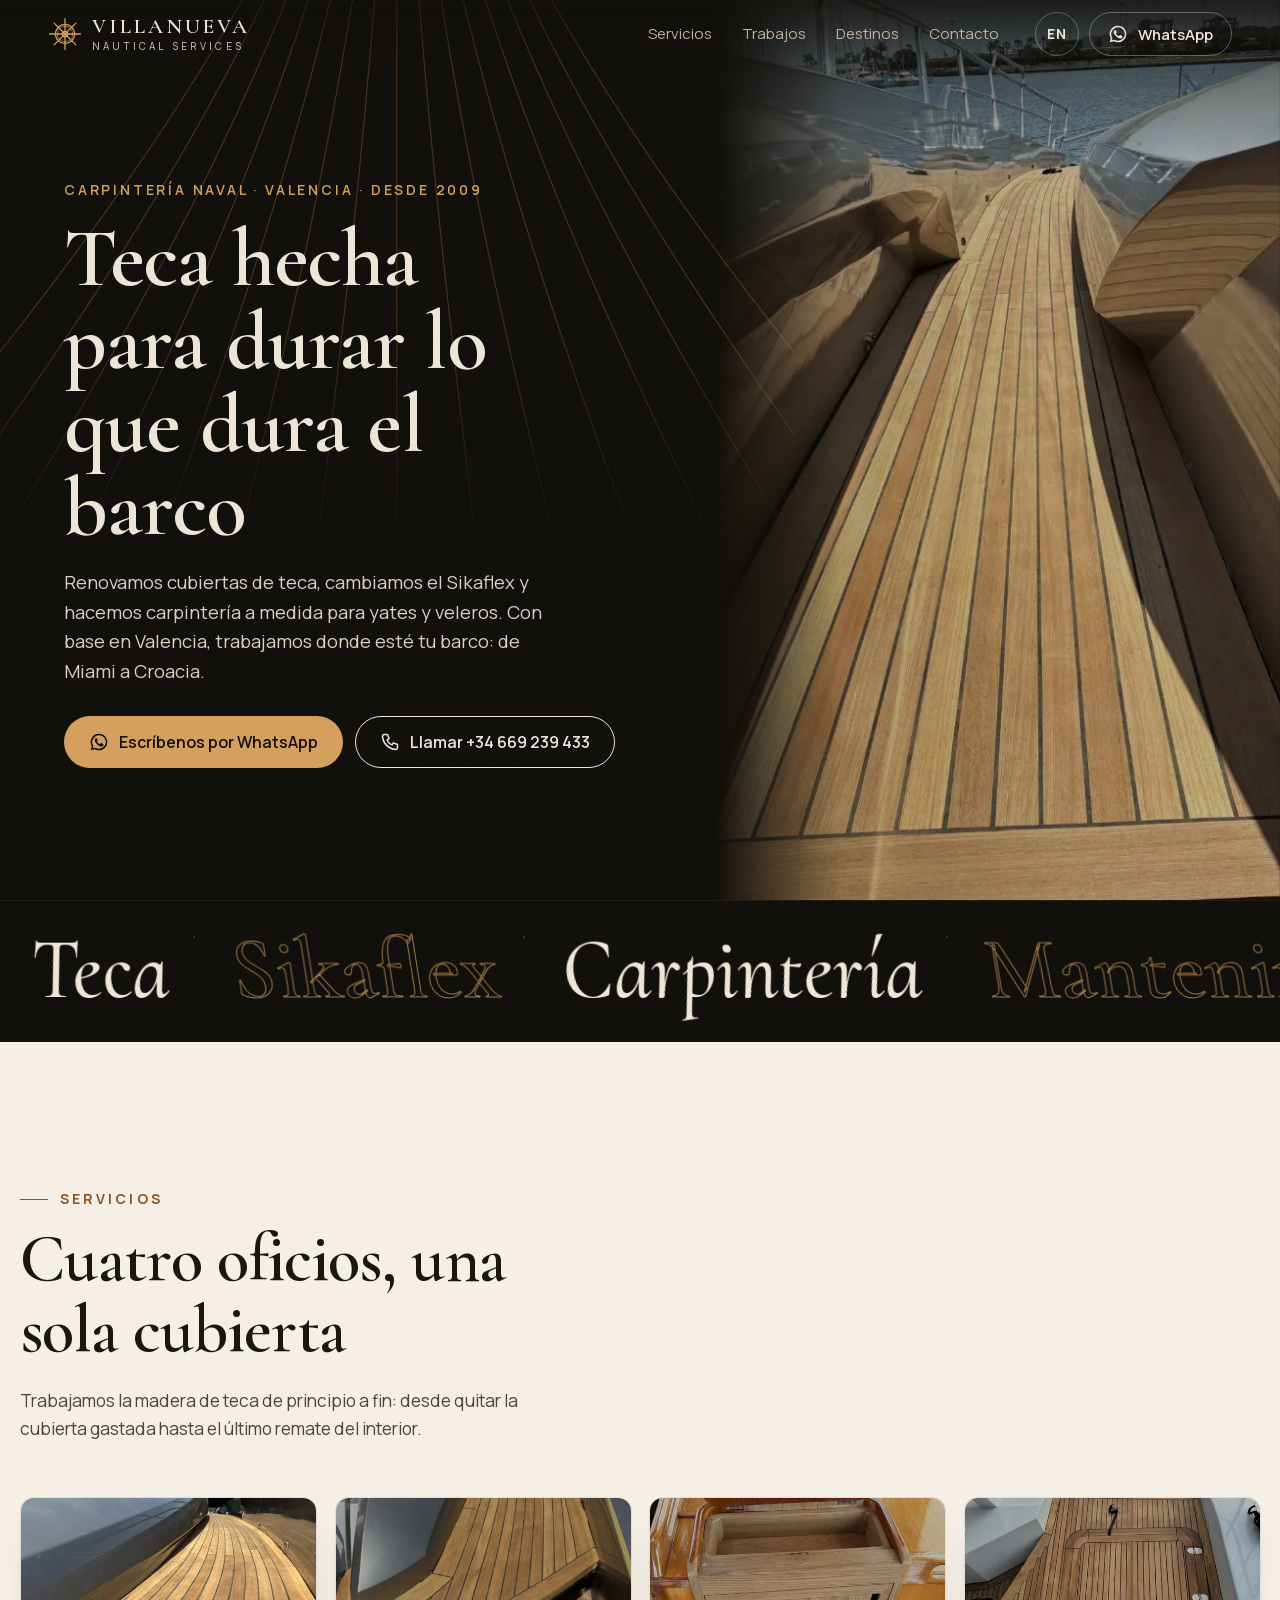
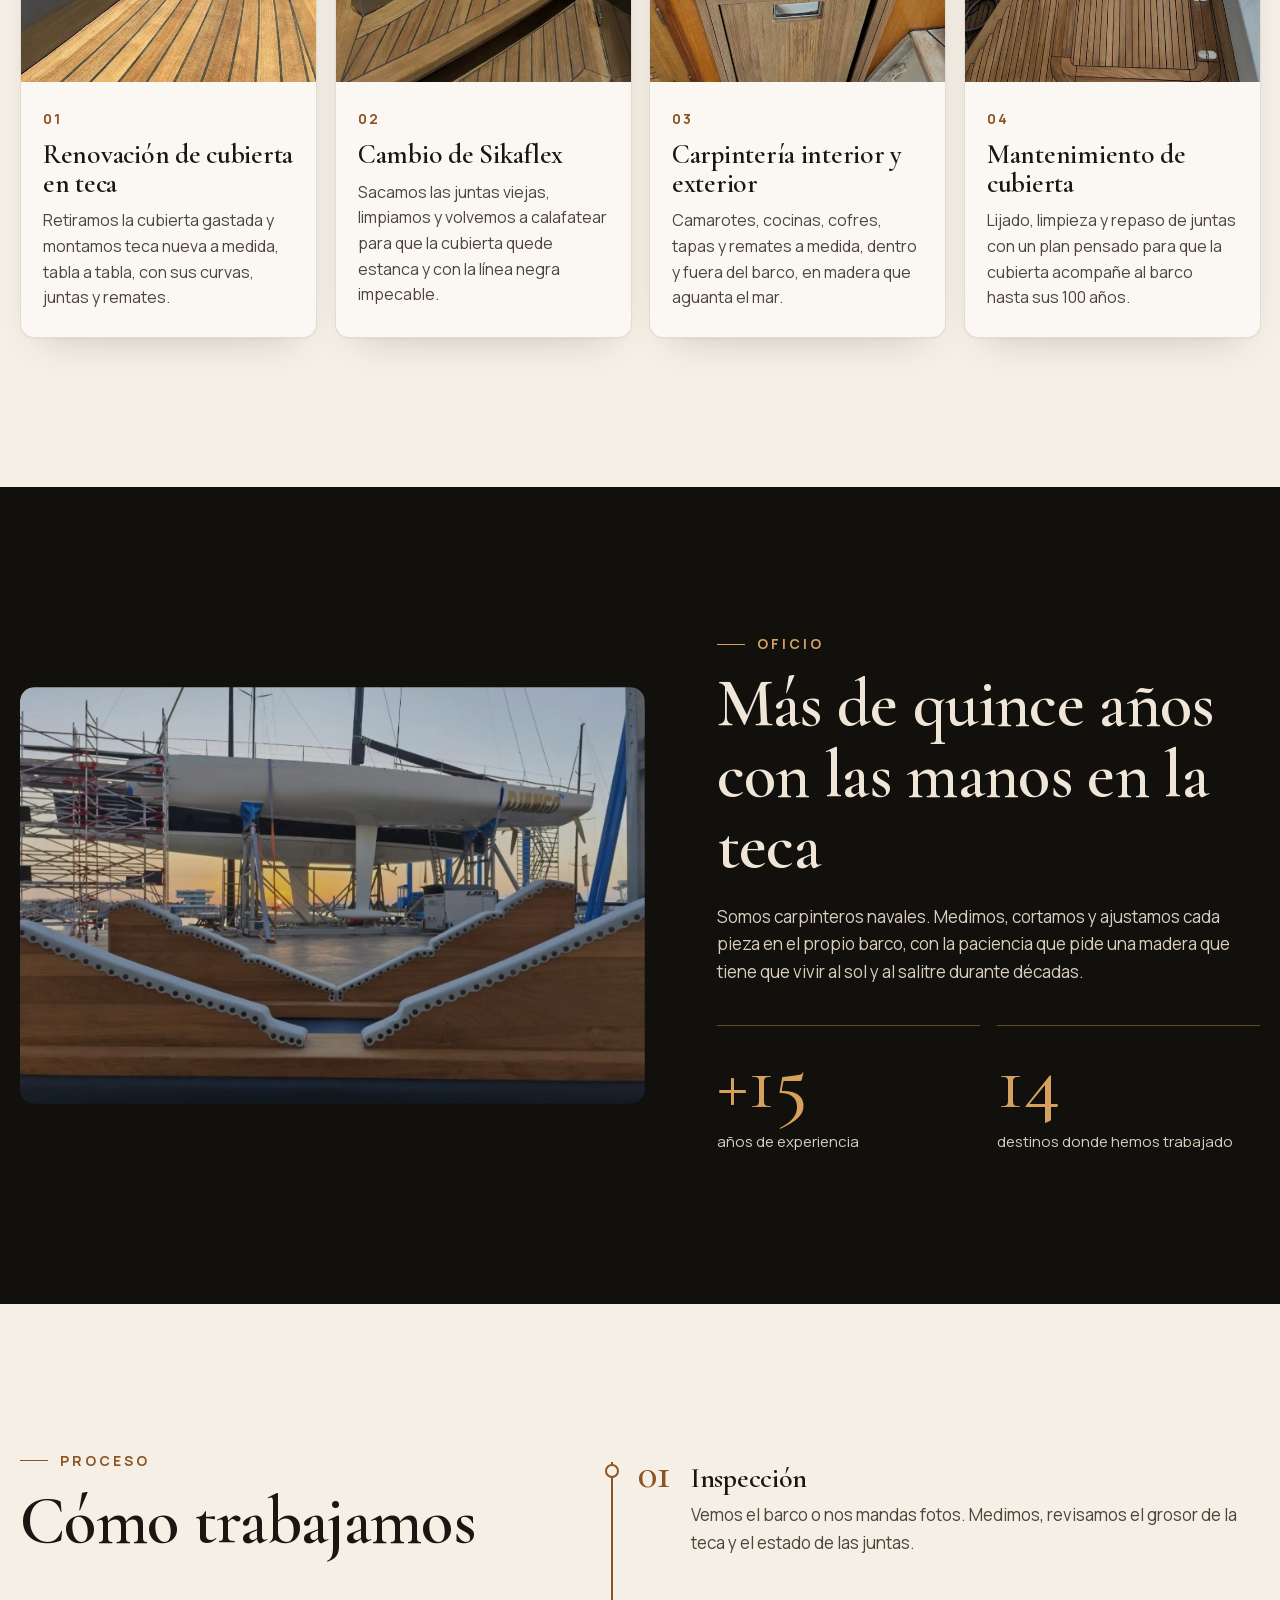
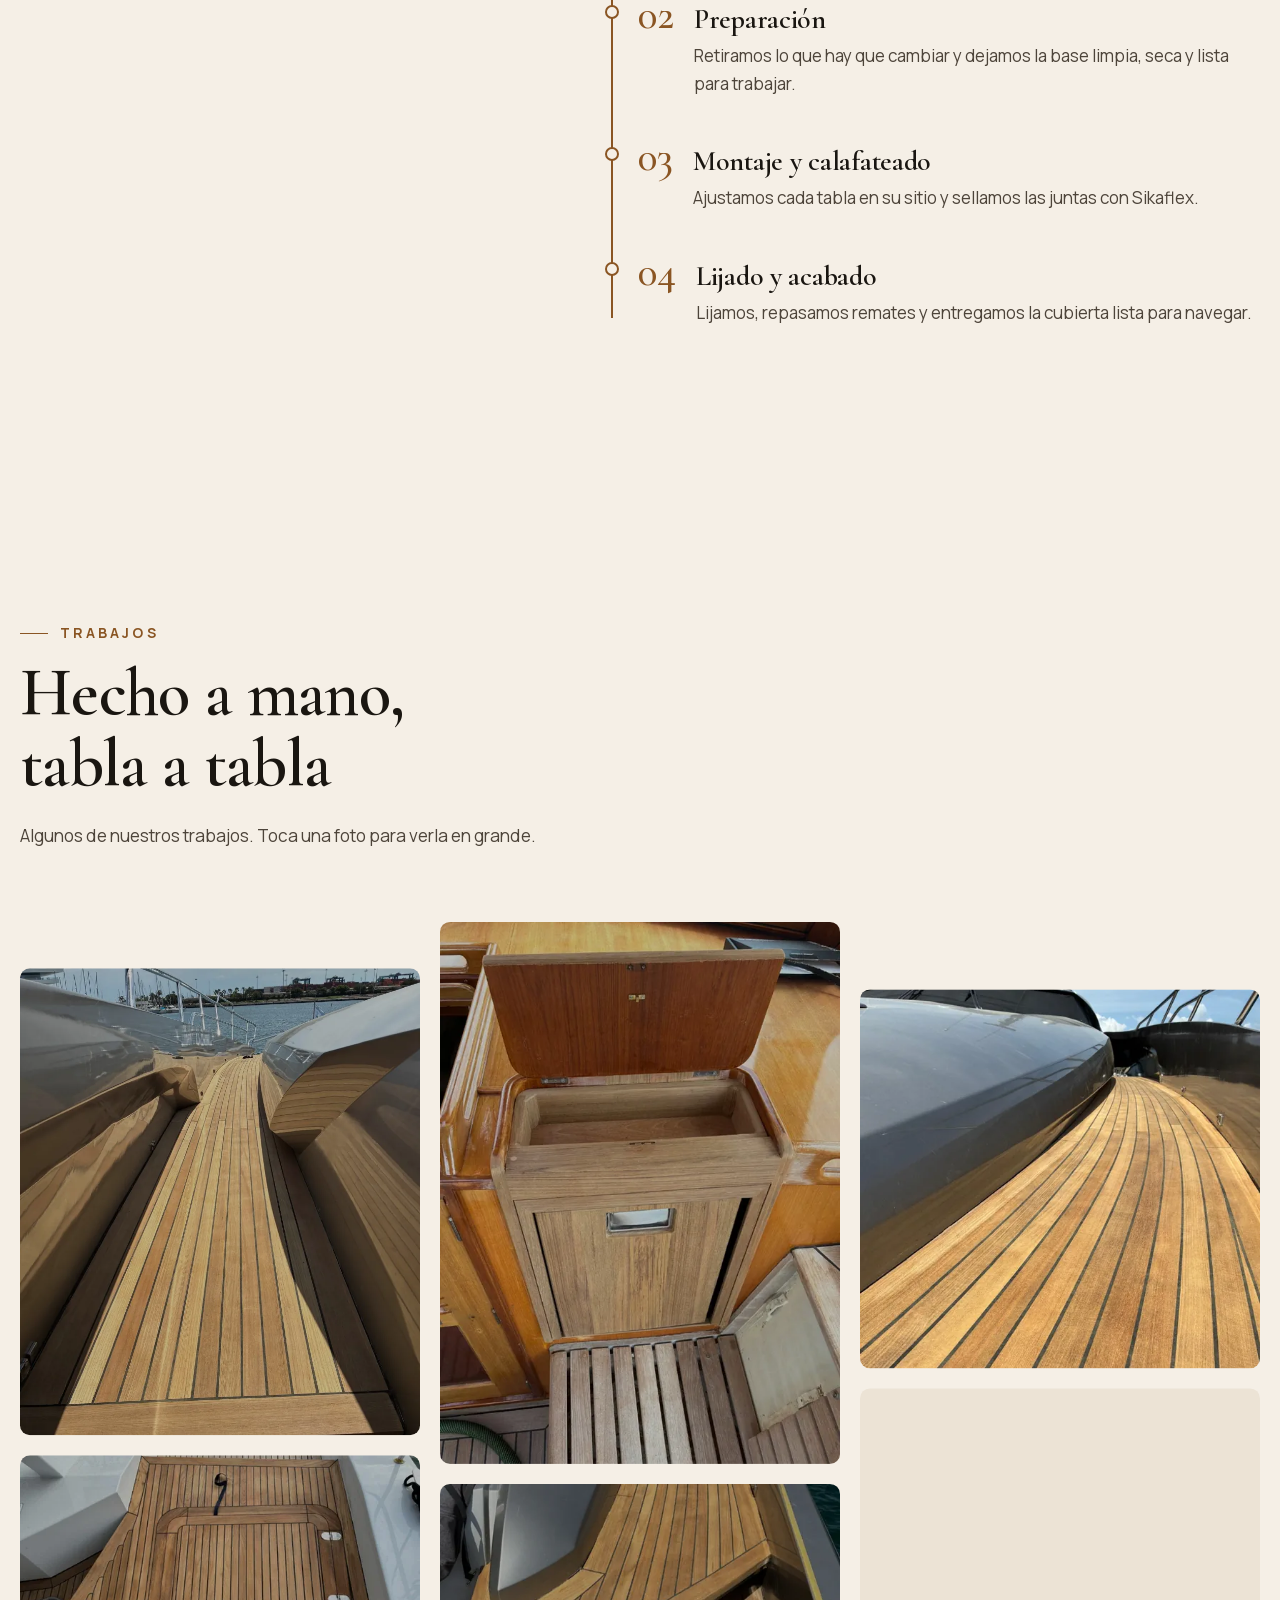
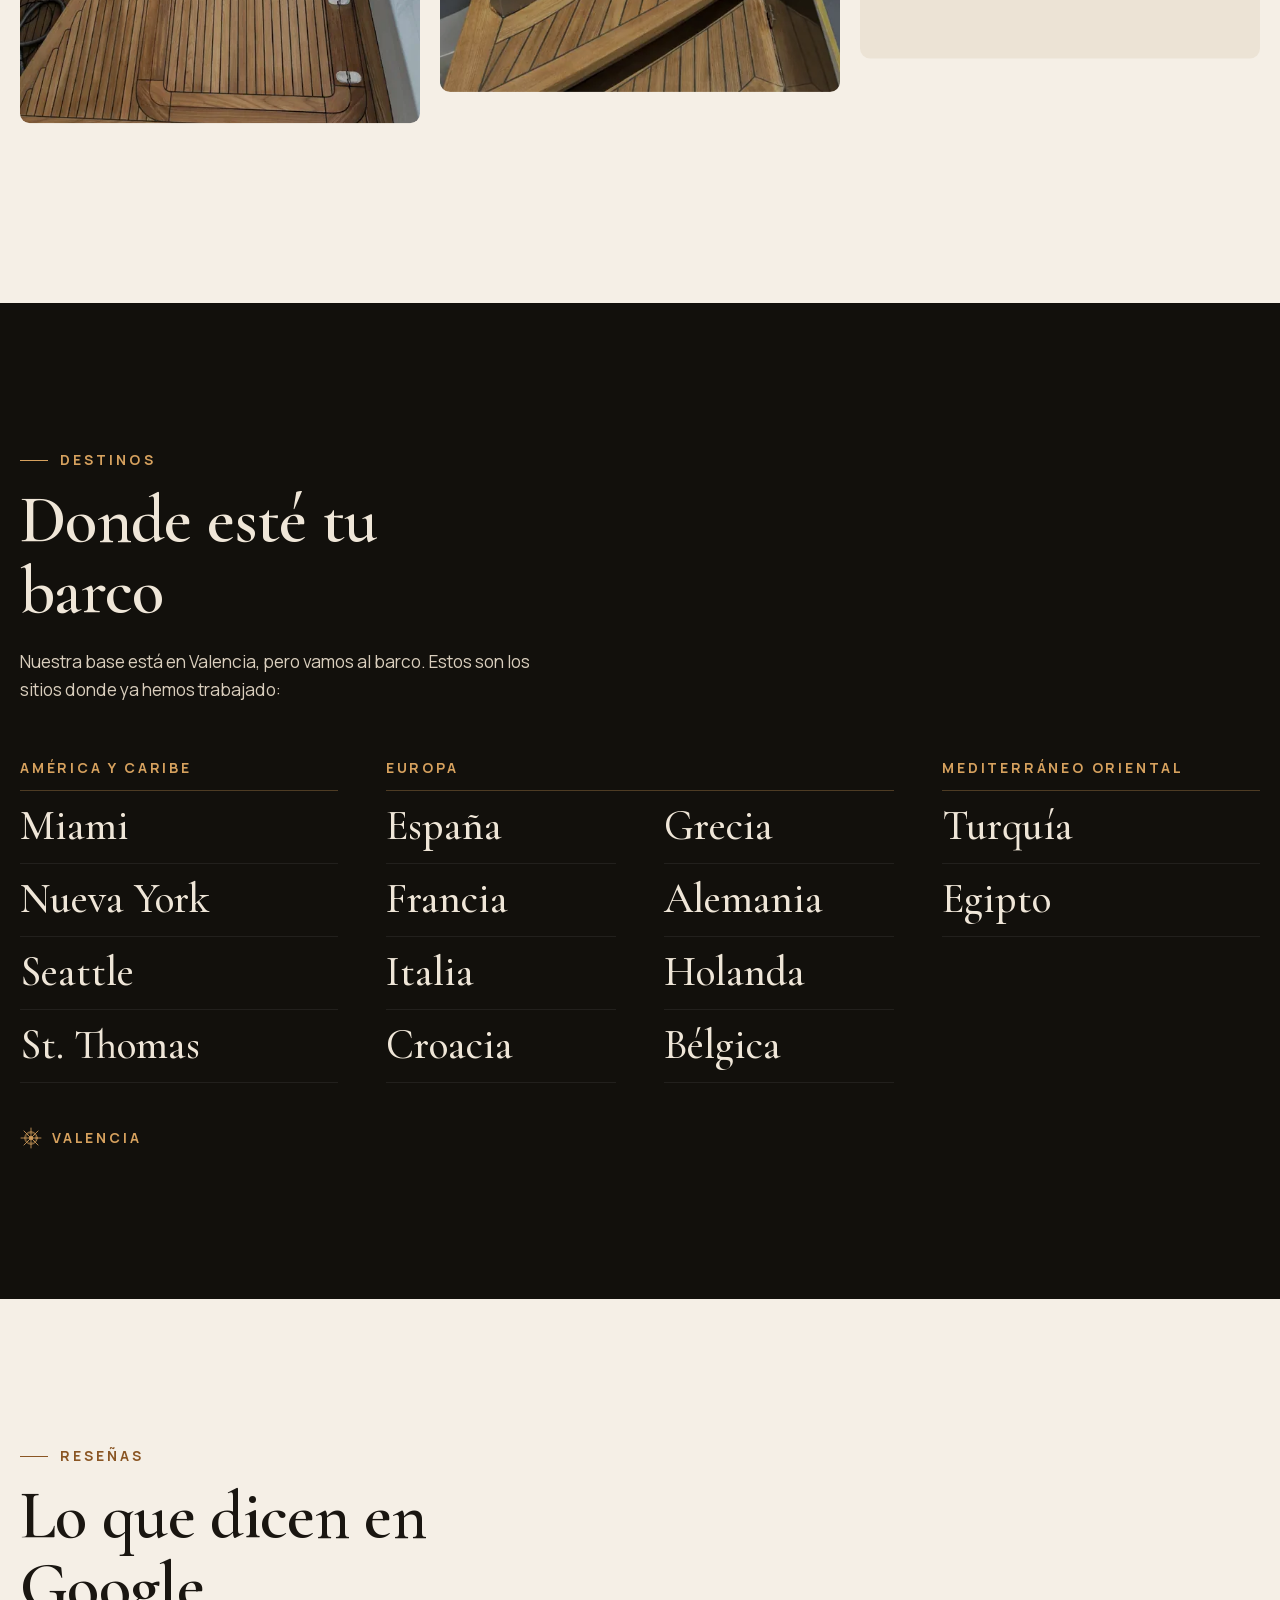
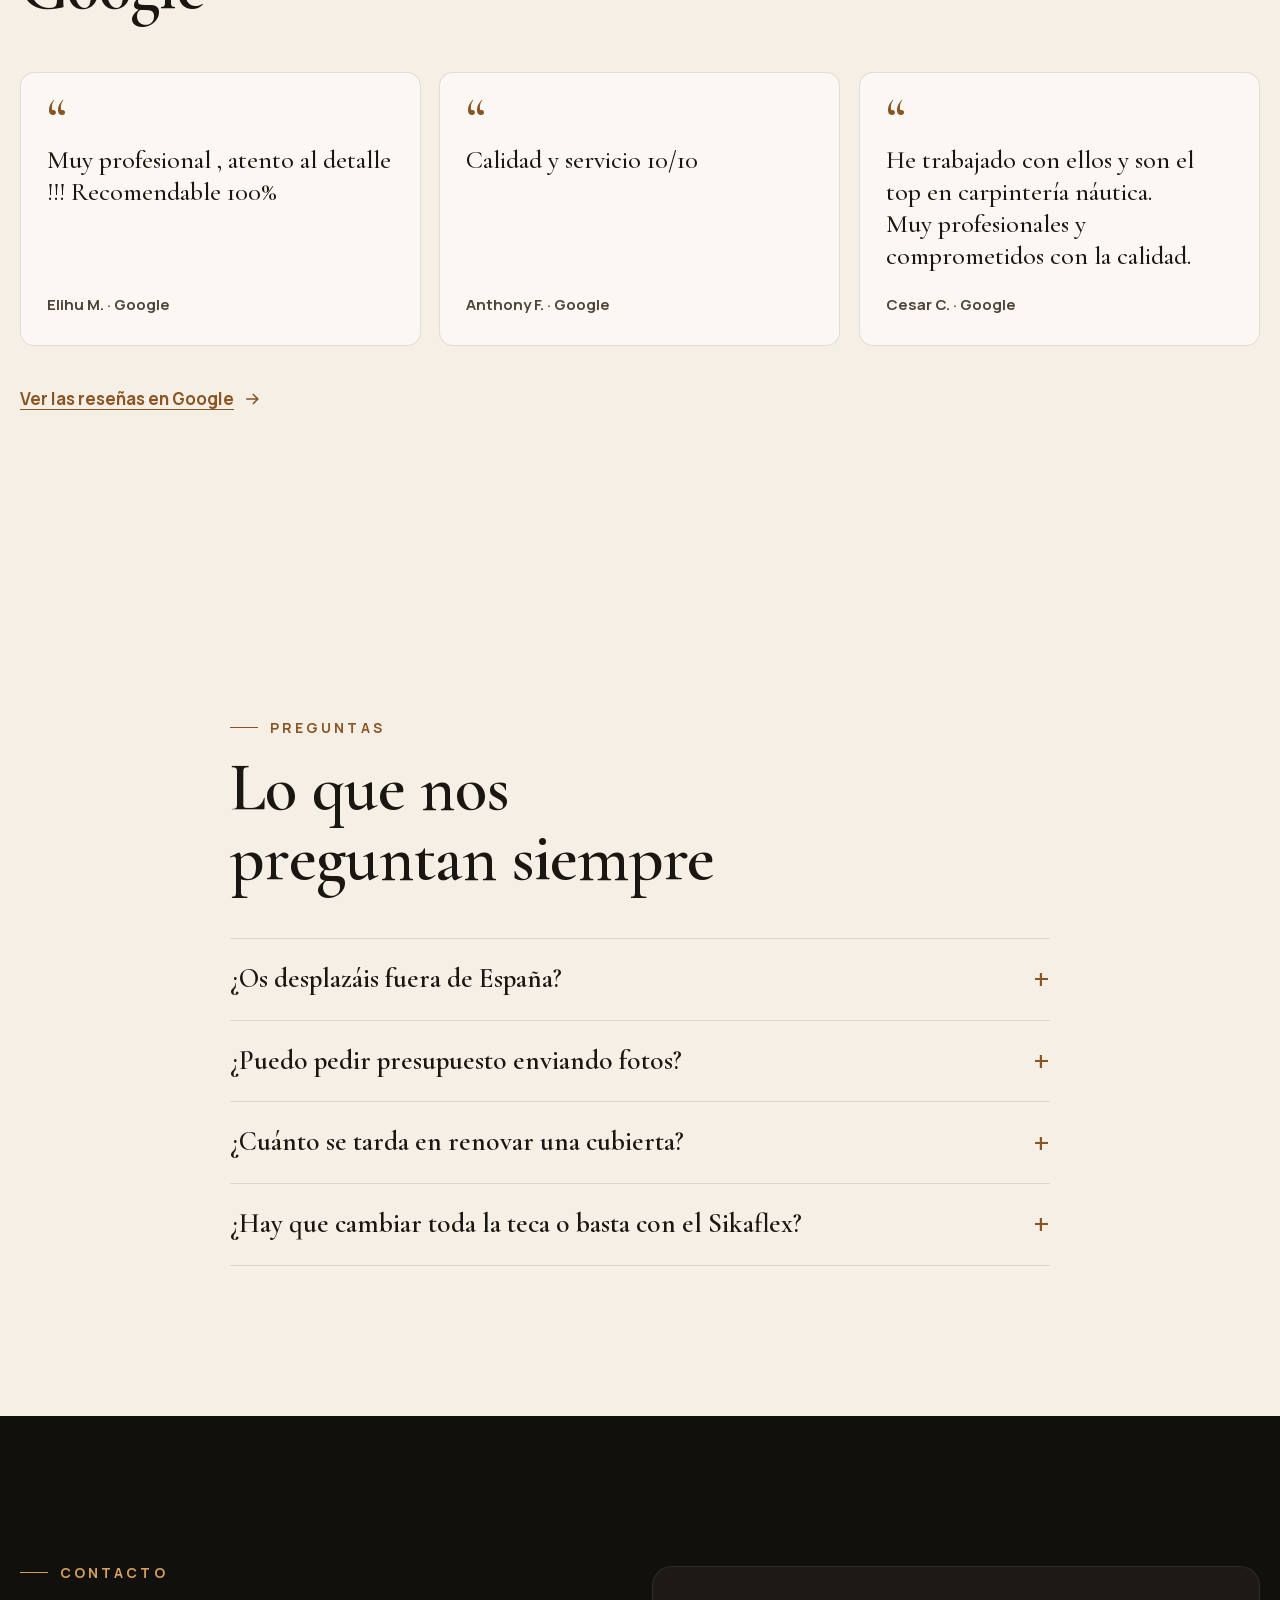
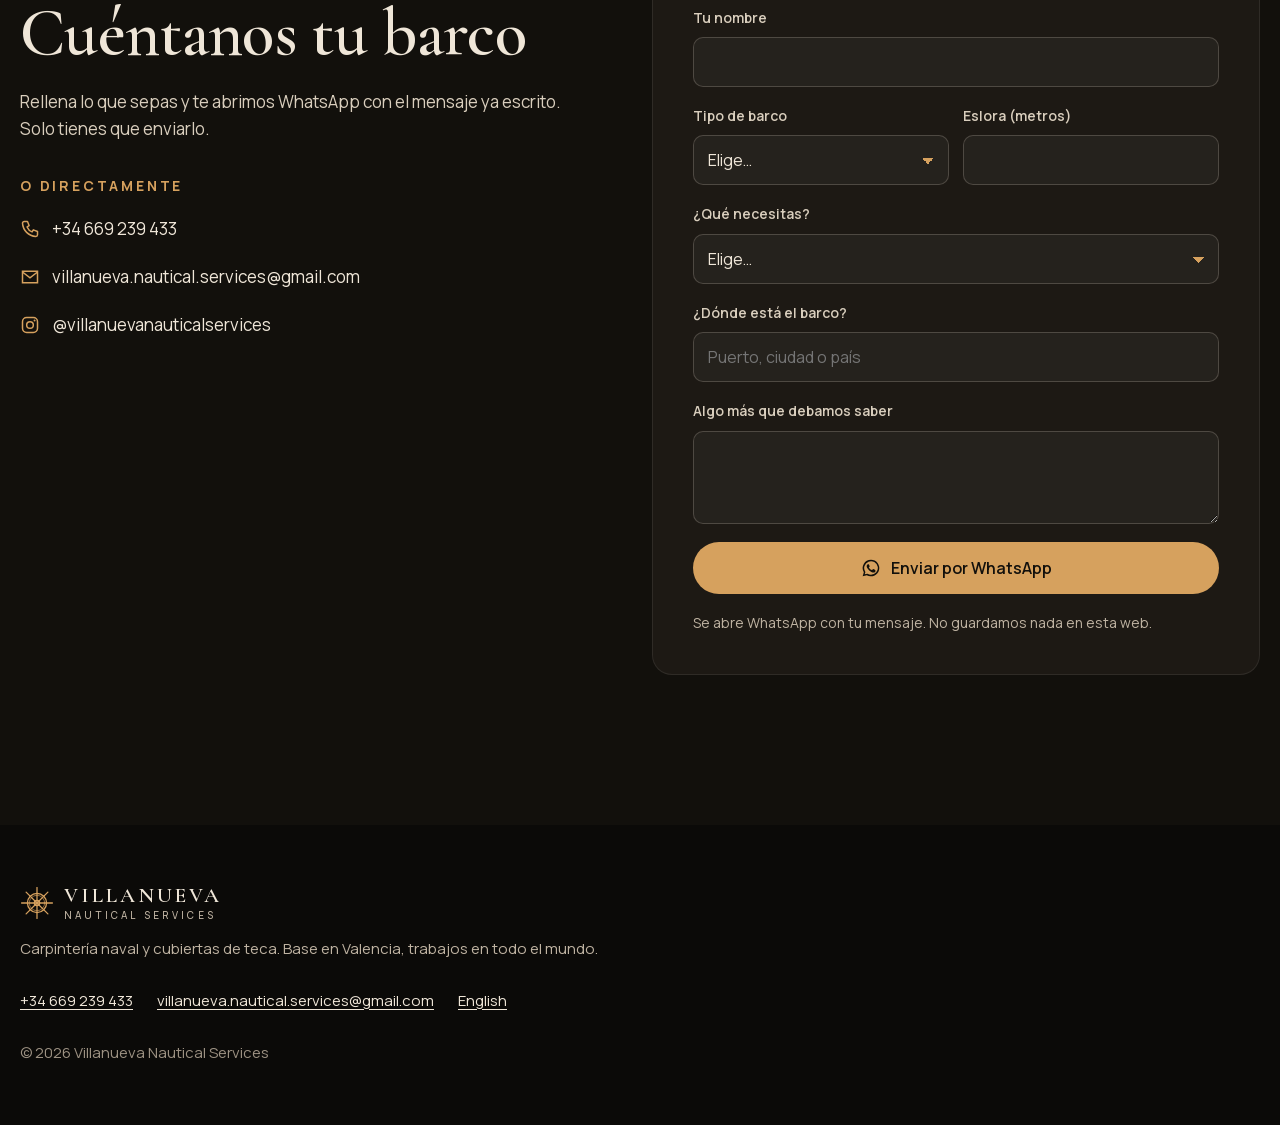
==== es/index.html @ 4fed46a7 "Web de Villanueva Nautical Services (ES/EN) Co-Authored-By: Claude Opus 5.5 <noreply@anthropic.com>" ====
<!doctype html>
<html lang="es">
<head>
<meta charset="utf-8">
<meta name="viewport" content="width=device-width, initial-scale=1">
<title>Villanueva Nautical Services · Cubiertas de teca y carpintería naval</title>
<meta name="description" content="Renovación de cubiertas de teca, cambio de Sikaflex y carpintería naval a medida. Con base en Valencia, trabajamos donde esté tu barco.">
<meta name="theme-color" content="#12100c">
<link rel="canonical" href="https://nuriars2404-ops.github.io/villanueva-nautical/es/">
<link rel="alternate" hreflang="es" href="https://nuriars2404-ops.github.io/villanueva-nautical/es/">
<link rel="alternate" hreflang="en" href="https://nuriars2404-ops.github.io/villanueva-nautical/en/">
<link rel="alternate" hreflang="x-default" href="https://nuriars2404-ops.github.io/villanueva-nautical/">
<meta property="og:type" content="website">
<meta property="og:site_name" content="Villanueva Nautical Services">
<meta property="og:title" content="Villanueva Nautical Services · Cubiertas de teca y carpintería naval">
<meta property="og:description" content="Renovación de cubiertas de teca, cambio de Sikaflex y carpintería naval a medida. Con base en Valencia, trabajamos donde esté tu barco.">
<meta property="og:url" content="https://nuriars2404-ops.github.io/villanueva-nautical/es/">
<meta property="og:locale" content="es_ES">
<meta property="og:image" content="https://nuriars2404-ops.github.io/villanueva-nautical/img/compartir.jpg">
<meta property="og:image:width" content="1200">
<meta property="og:image:height" content="630">
<meta property="og:image:alt" content="Cunas de madera hechas a medida para un velero de regatas en varadero, al atardecer">
<meta name="twitter:card" content="summary_large_image">
<link rel="icon" href="../assets/favicon.svg" type="image/svg+xml">
<link rel="preload" href="../assets/fonts/Cormorant.woff2" as="font" type="font/woff2" crossorigin>
<link rel="preload" as="image" href="../img/proa-teca-560.webp" imagesrcset="../img/proa-teca-560.webp 560w, ../img/proa-teca-787.webp 787w" imagesizes="(min-width: 900px) 44vw, 100vw" fetchpriority="high">
<link rel="stylesheet" href="../assets/fonts.css?v=1">
<link rel="stylesheet" href="../assets/movimiento.css?v=1">
<link rel="stylesheet" href="../assets/site.css?v=1">
<script>document.documentElement.classList.add('js')</script>
<script type="application/ld+json">{"@context":"https://schema.org","@type":"LocalBusiness","name":"Villanueva Nautical Services","description":"Renovación de cubiertas de teca, cambio de Sikaflex y carpintería naval a medida. Con base en Valencia, trabajamos donde esté tu barco.","url":"https://nuriars2404-ops.github.io/villanueva-nautical/es/","image":"https://nuriars2404-ops.github.io/villanueva-nautical/img/compartir.jpg","logo":"https://nuriars2404-ops.github.io/villanueva-nautical/img/logo.png","telephone":"+34669239433","email":"villanueva.nautical.services@gmail.com","foundingDate":"2009","address":{"@type":"PostalAddress","addressLocality":"Valencia","addressCountry":"ES"},"areaServed":["Miami","New York","Seattle","St. Thomas","Spain","France","Italy","Croatia","Greece","Germany","Netherlands","Belgium","Turkey","Egypt"],"sameAs":["https://www.instagram.com/villanuevanauticalservices/"]}</script>
</head>
<body>
<a class="saltar" href="#servicios">Servicios</a>
<header class="barra">
  <a href="#inicio" class="barra-marca" aria-label="Villanueva Nautical Services"><span class="marca"><svg class="timon" viewBox="0 0 64 64" aria-hidden="true"><g fill="none" stroke="currentColor" stroke-width="2.4" stroke-linecap="round"><circle cx="32" cy="32" r="18"/><circle cx="32" cy="32" r="14.5" stroke-width="1.2"/><line x1="32" y1="32" x2="61.0" y2="32.0"/><line x1="32" y1="32" x2="32.0" y2="61.0"/><line x1="32" y1="32" x2="3.0" y2="32.0"/><line x1="32" y1="32" x2="32.0" y2="3.0"/><line x1="32" y1="32" x2="52.5" y2="52.5"/><line x1="32" y1="32" x2="11.5" y2="52.5"/><line x1="32" y1="32" x2="52.5" y2="11.5"/><line x1="32" y1="32" x2="11.5" y2="11.5"/><circle cx="32" cy="32" r="5"/></g></svg><span class="marca-txt"><span class="m1">Villanueva</span><span class="m2">Nautical Services</span></span></span></a>
  <nav class="barra-nav" aria-label="Menu"><a href="#servicios">Servicios</a><a href="#trabajos">Trabajos</a><a href="#destinos">Destinos</a><a href="#contacto">Contacto</a></nav>
  <div class="barra-acc">
    <a class="idioma" href="../en/" hreflang="en" lang="en" aria-label="English">EN</a>
    <a class="btn btn-principal btn-barra" href="https://wa.me/34669239433?text=Hola%2C%20os%20escribo%20desde%20la%20web%20de%20Villanueva%20Nautical%20Services.%20Quer%C3%ADa%20informaci%C3%B3n%20sobre%20" target="_blank" rel="noopener"><svg class="ico" viewBox="0 0 24 24" aria-hidden="true"><path fill="currentColor" d="M12 2a10 10 0 0 0-8.6 15.1L2 22l5-1.3A10 10 0 1 0 12 2Zm0 18.2a8.2 8.2 0 0 1-4.2-1.2l-.3-.2-3 .8.8-2.9-.2-.3A8.2 8.2 0 1 1 12 20.2Zm4.5-6.1c-.2-.1-1.5-.7-1.7-.8-.2-.1-.4-.1-.6.1l-.8 1c-.1.2-.3.2-.5.1a6.7 6.7 0 0 1-3.3-2.9c-.3-.4.2-.4.7-1.4.1-.2 0-.3 0-.5l-.8-1.8c-.2-.5-.4-.4-.6-.4h-.5a1 1 0 0 0-.7.3 3 3 0 0 0-.9 2.2 5.2 5.2 0 0 0 1.1 2.7 11.8 11.8 0 0 0 4.5 4c1.7.7 2.3.8 3.2.6.5-.1 1.5-.6 1.7-1.2.2-.6.2-1.1.2-1.2-.1-.1-.3-.2-.5-.3Z"/></svg><span>WhatsApp</span></a>
  </div>
</header>

<main>
<section class="hero" id="inicio">
  <div class="hero-foto"><picture><source type="image/webp" srcset="../img/proa-teca-560.webp 560w, ../img/proa-teca-787.webp 787w" sizes="(min-width: 900px) 44vw, 100vw"><img src="../img/proa-teca-787.jpg" srcset="../img/proa-teca-560.jpg 560w, ../img/proa-teca-787.jpg 787w" sizes="(min-width: 900px) 44vw, 100vw" width="787" height="919" alt="Pasillo lateral de un yate con cubierta de teca nueva y el puerto al fondo" loading="eager" fetchpriority="high"></picture></div>
  <svg class="juntas" viewBox="0 0 600 800" preserveAspectRatio="xMidYMax slice" aria-hidden="true"><g><path style="--k:7" d="M-365 820 C -120 520, 146 260, 258 -40"/><path style="--k:6" d="M-270 820 C -60 520, 168 260, 264 -40"/><path style="--k:5" d="M-175 820 C 0 520, 190 260, 270 -40"/><path style="--k:4" d="M-80 820 C 60 520, 212 260, 276 -40"/><path style="--k:3" d="M15 820 C 120 520, 234 260, 282 -40"/><path style="--k:2" d="M110 820 C 180 520, 256 260, 288 -40"/><path style="--k:1" d="M205 820 C 240 520, 278 260, 294 -40"/><path style="--k:0" d="M300 820 C 300 520, 300 260, 300 -40"/><path style="--k:1" d="M395 820 C 360 520, 322 260, 306 -40"/><path style="--k:2" d="M490 820 C 420 520, 344 260, 312 -40"/><path style="--k:3" d="M585 820 C 480 520, 366 260, 318 -40"/><path style="--k:4" d="M680 820 C 540 520, 388 260, 324 -40"/><path style="--k:5" d="M775 820 C 600 520, 410 260, 330 -40"/><path style="--k:6" d="M870 820 C 660 520, 432 260, 336 -40"/><path style="--k:7" d="M965 820 C 720 520, 454 260, 342 -40"/></g></svg>
  <div class="hero-txt">
    <p class="eyebrow">Carpintería naval · Valencia · Desde 2009</p>
    <h1 class="titulo-hero">Teca hecha para durar lo que dura el barco</h1>
    <p class="hero-p">Renovamos cubiertas de teca, cambiamos el Sikaflex y hacemos carpintería a medida para yates y veleros. Con base en Valencia, trabajamos donde esté tu barco: de Miami a Croacia.</p>
    <div class="botones">
      <a class="btn btn-principal" href="https://wa.me/34669239433?text=Hola%2C%20os%20escribo%20desde%20la%20web%20de%20Villanueva%20Nautical%20Services.%20Quer%C3%ADa%20informaci%C3%B3n%20sobre%20" target="_blank" rel="noopener"><svg class="ico" viewBox="0 0 24 24" aria-hidden="true"><path fill="currentColor" d="M12 2a10 10 0 0 0-8.6 15.1L2 22l5-1.3A10 10 0 1 0 12 2Zm0 18.2a8.2 8.2 0 0 1-4.2-1.2l-.3-.2-3 .8.8-2.9-.2-.3A8.2 8.2 0 1 1 12 20.2Zm4.5-6.1c-.2-.1-1.5-.7-1.7-.8-.2-.1-.4-.1-.6.1l-.8 1c-.1.2-.3.2-.5.1a6.7 6.7 0 0 1-3.3-2.9c-.3-.4.2-.4.7-1.4.1-.2 0-.3 0-.5l-.8-1.8c-.2-.5-.4-.4-.6-.4h-.5a1 1 0 0 0-.7.3 3 3 0 0 0-.9 2.2 5.2 5.2 0 0 0 1.1 2.7 11.8 11.8 0 0 0 4.5 4c1.7.7 2.3.8 3.2.6.5-.1 1.5-.6 1.7-1.2.2-.6.2-1.1.2-1.2-.1-.1-.3-.2-.5-.3Z"/></svg><span>Escríbenos por WhatsApp</span></a>
      <a class="btn btn-sec" href="tel:+34669239433"><svg class="ico" viewBox="0 0 24 24" aria-hidden="true"><path fill="none" stroke="currentColor" stroke-width="1.8" stroke-linejoin="round" d="M5 3h4l2 5-2.5 1.5a11 11 0 0 0 6 6L16 13l5 2v4a2 2 0 0 1-2 2A17 17 0 0 1 3 5a2 2 0 0 1 2-2Z"/></svg><span>Llamar +34 669 239 433</span></a>
    </div>
  </div>
</section>

<div class="cinta" aria-hidden="true"><div class="pista"><span>Teca</span><i></i><span class=hueco>Sikaflex</span><i></i><span>Carpintería</span><i></i><span class=hueco>Mantenimiento</span><i></i><span>Calafateado</span><i></i><span class=hueco>Cubiertas</span><i></i><span>Teca</span><i></i><span class=hueco>Sikaflex</span><i></i><span>Carpintería</span><i></i><span class=hueco>Mantenimiento</span><i></i><span>Calafateado</span><i></i><span class=hueco>Cubiertas</span><i></i></div></div>

<section id="servicios" class="seccion">
  <div class="envoltura">
    <p class="kicker">Servicios</p>
    <h2>Cuatro oficios, una sola cubierta</h2>
    <p class="intro">Trabajamos la madera de teca de principio a fin: desde quitar la cubierta gastada hasta el último remate del interior.</p>
    <div class="servicios">
      <article class="card servicio" style="--k:0">
        <picture><source type="image/webp" srcset="../img/cubierta-curva-560.webp 560w, ../img/cubierta-curva-776.webp 776w" sizes="(min-width: 900px) 24vw, (min-width: 600px) 45vw, 100vw"><img src="../img/cubierta-curva-776.jpg" srcset="../img/cubierta-curva-560.jpg 560w, ../img/cubierta-curva-776.jpg 776w" sizes="(min-width: 900px) 24vw, (min-width: 600px) 45vw, 100vw" width="776" height="736" alt="Cubierta de teca curvada con juntas negras junto a la superestructura de un yate" loading="lazy" decoding="async"></picture>
        <div class="servicio-txt"><span class="num">01</span><h3>Renovación de cubierta en teca</h3><p>Retiramos la cubierta gastada y montamos teca nueva a medida, tabla a tabla, con sus curvas, juntas y remates.</p></div>
      </article>
      <article class="card servicio" style="--k:1">
        <picture><source type="image/webp" srcset="../img/cubierta-angulo-560.webp 560w, ../img/cubierta-angulo-787.webp 787w" sizes="(min-width: 900px) 24vw, (min-width: 600px) 45vw, 100vw"><img src="../img/cubierta-angulo-787.jpg" srcset="../img/cubierta-angulo-560.jpg 560w, ../img/cubierta-angulo-787.jpg 787w" sizes="(min-width: 900px) 24vw, (min-width: 600px) 45vw, 100vw" width="787" height="411" alt="Encuentro en ángulo de dos paños de cubierta de teca" loading="lazy" decoding="async"></picture>
        <div class="servicio-txt"><span class="num">02</span><h3>Cambio de Sikaflex</h3><p>Sacamos las juntas viejas, limpiamos y volvemos a calafatear para que la cubierta quede estanca y con la línea negra impecable.</p></div>
      </article>
      <article class="card servicio" style="--k:2">
        <picture><source type="image/webp" srcset="../img/cofre-interior-560.webp 560w, ../img/cofre-interior-737.webp 737w" sizes="(min-width: 900px) 24vw, (min-width: 600px) 45vw, 100vw"><img src="../img/cofre-interior-737.jpg" srcset="../img/cofre-interior-560.jpg 560w, ../img/cofre-interior-737.jpg 737w" sizes="(min-width: 900px) 24vw, (min-width: 600px) 45vw, 100vw" width="737" height="998" alt="Cofre interior de teca con tapa abierta y puerta de rejilla" loading="lazy" decoding="async"></picture>
        <div class="servicio-txt"><span class="num">03</span><h3>Carpintería interior y exterior</h3><p>Camarotes, cocinas, cofres, tapas y remates a medida, dentro y fuera del barco, en madera que aguanta el mar.</p></div>
      </article>
      <article class="card servicio" style="--k:3">
        <picture><source type="image/webp" srcset="../img/tapa-cubierta-560.webp 560w, ../img/tapa-cubierta-889.webp 889w" sizes="(min-width: 900px) 24vw, (min-width: 600px) 45vw, 100vw"><img src="../img/tapa-cubierta-889.jpg" srcset="../img/tapa-cubierta-560.jpg 560w, ../img/tapa-cubierta-889.jpg 889w" sizes="(min-width: 900px) 24vw, (min-width: 600px) 45vw, 100vw" width="889" height="596" alt="Tapa de registro en cubierta de teca con marco curvo y bisagras de acero" loading="lazy" decoding="async"></picture>
        <div class="servicio-txt"><span class="num">04</span><h3>Mantenimiento de cubierta</h3><p>Lijado, limpieza y repaso de juntas con un plan pensado para que la cubierta acompañe al barco hasta sus 100 años.</p></div>
      </article>
    </div>
  </div>
</section>

<section id="oficio" class="seccion oscuro">
  <div class="envoltura oficio">
    <figure class="destapa" data-prog><picture><source type="image/webp" srcset="../img/cunas-varada-560.webp 560w, ../img/cunas-varada-1519.webp 1519w" sizes="(min-width: 900px) 55vw, 100vw"><img src="../img/cunas-varada-1519.jpg" srcset="../img/cunas-varada-560.jpg 560w, ../img/cunas-varada-1519.jpg 1519w" sizes="(min-width: 900px) 55vw, 100vw" width="1519" height="1024" alt="Cunas de madera hechas a medida para un velero de regatas en varadero, al atardecer" loading="lazy" decoding="async"></picture></figure>
    <div class="oficio-txt">
      <p class="kicker">Oficio</p>
      <h2>Más de quince años con las manos en la teca</h2>
      <p>Somos carpinteros navales. Medimos, cortamos y ajustamos cada pieza en el propio barco, con la paciencia que pide una madera que tiene que vivir al sol y al salitre durante décadas.</p>
      <div class="stats">
        <div class="stat"><span class="n">+15</span><span class="t">años de experiencia</span></div>
        <div class="stat"><span class="n">14</span><span class="t">destinos donde hemos trabajado</span></div>
      </div>
    </div>
  </div>
</section>

<section id="proceso" class="seccion">
  <div class="envoltura proceso">
    <div class="proceso-cab">
      <p class="kicker">Proceso</p>
      <h2>Cómo trabajamos</h2>
    </div>
    <ol class="pasos"><span class="linea" data-prog aria-hidden="true"></span><li class="step"><span class="paso-n">01</span><div><h3>Inspección</h3><p>Vemos el barco o nos mandas fotos. Medimos, revisamos el grosor de la teca y el estado de las juntas.</p></div></li><li class="step"><span class="paso-n">02</span><div><h3>Preparación</h3><p>Retiramos lo que hay que cambiar y dejamos la base limpia, seca y lista para trabajar.</p></div></li><li class="step"><span class="paso-n">03</span><div><h3>Montaje y calafateado</h3><p>Ajustamos cada tabla en su sitio y sellamos las juntas con Sikaflex.</p></div></li><li class="step"><span class="paso-n">04</span><div><h3>Lijado y acabado</h3><p>Lijamos, repasamos remates y entregamos la cubierta lista para navegar.</p></div></li></ol>
  </div>
</section>

<section id="trabajos" class="seccion">
  <div class="envoltura">
    <p class="kicker">Trabajos</p>
    <h2>Hecho a mano, tabla a tabla</h2>
    <p class="intro">Algunos de nuestros trabajos. Toca una foto para verla en grande.</p>
    <div class="galeria"><div class="col" style="--f:-.06"><button class="g-item" type="button" data-full="../img/proa-teca-787.jpg" data-alt="Pasillo lateral de un yate con cubierta de teca nueva y el puerto al fondo" aria-label="Ver foto en grande: Pasillo lateral de un yate con cubierta de teca nueva y el puerto al fondo"><picture><source type="image/webp" srcset="../img/proa-teca-560.webp 560w, ../img/proa-teca-787.webp 787w" sizes="(min-width: 900px) 30vw, 50vw"><img src="../img/proa-teca-787.jpg" srcset="../img/proa-teca-560.jpg 560w, ../img/proa-teca-787.jpg 787w" sizes="(min-width: 900px) 30vw, 50vw" width="787" height="919" alt="Pasillo lateral de un yate con cubierta de teca nueva y el puerto al fondo" loading="lazy" decoding="async"></picture></button><button class="g-item" type="button" data-full="../img/tapa-cubierta-889.jpg" data-alt="Tapa de registro en cubierta de teca con marco curvo y bisagras de acero" aria-label="Ver foto en grande: Tapa de registro en cubierta de teca con marco curvo y bisagras de acero"><picture><source type="image/webp" srcset="../img/tapa-cubierta-560.webp 560w, ../img/tapa-cubierta-889.webp 889w" sizes="(min-width: 900px) 30vw, 50vw"><img src="../img/tapa-cubierta-889.jpg" srcset="../img/tapa-cubierta-560.jpg 560w, ../img/tapa-cubierta-889.jpg 889w" sizes="(min-width: 900px) 30vw, 50vw" width="889" height="596" alt="Tapa de registro en cubierta de teca con marco curvo y bisagras de acero" loading="lazy" decoding="async"></picture></button></div><div class="col" style="--f:.05"><button class="g-item" type="button" data-full="../img/cofre-interior-737.jpg" data-alt="Cofre interior de teca con tapa abierta y puerta de rejilla" aria-label="Ver foto en grande: Cofre interior de teca con tapa abierta y puerta de rejilla"><picture><source type="image/webp" srcset="../img/cofre-interior-560.webp 560w, ../img/cofre-interior-737.webp 737w" sizes="(min-width: 900px) 30vw, 50vw"><img src="../img/cofre-interior-737.jpg" srcset="../img/cofre-interior-560.jpg 560w, ../img/cofre-interior-737.jpg 737w" sizes="(min-width: 900px) 30vw, 50vw" width="737" height="998" alt="Cofre interior de teca con tapa abierta y puerta de rejilla" loading="lazy" decoding="async"></picture></button><button class="g-item" type="button" data-full="../img/cubierta-angulo-787.jpg" data-alt="Encuentro en ángulo de dos paños de cubierta de teca" aria-label="Ver foto en grande: Encuentro en ángulo de dos paños de cubierta de teca"><picture><source type="image/webp" srcset="../img/cubierta-angulo-560.webp 560w, ../img/cubierta-angulo-787.webp 787w" sizes="(min-width: 900px) 30vw, 50vw"><img src="../img/cubierta-angulo-787.jpg" srcset="../img/cubierta-angulo-560.jpg 560w, ../img/cubierta-angulo-787.jpg 787w" sizes="(min-width: 900px) 30vw, 50vw" width="787" height="411" alt="Encuentro en ángulo de dos paños de cubierta de teca" loading="lazy" decoding="async"></picture></button></div><div class="col" style="--f:-.11"><button class="g-item" type="button" data-full="../img/cubierta-curva-776.jpg" data-alt="Cubierta de teca curvada con juntas negras junto a la superestructura de un yate" aria-label="Ver foto en grande: Cubierta de teca curvada con juntas negras junto a la superestructura de un yate"><picture><source type="image/webp" srcset="../img/cubierta-curva-560.webp 560w, ../img/cubierta-curva-776.webp 776w" sizes="(min-width: 900px) 30vw, 50vw"><img src="../img/cubierta-curva-776.jpg" srcset="../img/cubierta-curva-560.jpg 560w, ../img/cubierta-curva-776.jpg 776w" sizes="(min-width: 900px) 30vw, 50vw" width="776" height="736" alt="Cubierta de teca curvada con juntas negras junto a la superestructura de un yate" loading="lazy" decoding="async"></picture></button><button class="g-item" type="button" data-full="../img/cunas-varada-1519.jpg" data-alt="Cunas de madera para un velero de regatas en varadero" aria-label="Ver foto en grande: Cunas de madera para un velero de regatas en varadero"><picture><source type="image/webp" srcset="../img/cunas-varada-560.webp 560w, ../img/cunas-varada-1519.webp 1519w" sizes="(min-width: 900px) 30vw, 50vw"><img src="../img/cunas-varada-1519.jpg" srcset="../img/cunas-varada-560.jpg 560w, ../img/cunas-varada-1519.jpg 1519w" sizes="(min-width: 900px) 30vw, 50vw" width="1519" height="1024" alt="Cunas de madera para un velero de regatas en varadero" loading="lazy" decoding="async"></picture></button></div></div>
  </div>
</section>

<section id="destinos" class="seccion oscuro">
  <div class="envoltura">
    <p class="kicker">Destinos</p>
    <h2><span class="shiny">Donde esté tu barco</span></h2>
    <p class="intro">Nuestra base está en Valencia, pero vamos al barco. Estos son los sitios donde ya hemos trabajado:</p>
    <div class="regiones"><div class="region"><h3>América y Caribe</h3><ul><li data-entra>Miami</li><li data-entra>Nueva York</li><li data-entra>Seattle</li><li data-entra>St. Thomas</li></ul></div><div class="region"><h3>Europa</h3><ul><li data-entra>España</li><li data-entra>Francia</li><li data-entra>Italia</li><li data-entra>Croacia</li><li data-entra>Grecia</li><li data-entra>Alemania</li><li data-entra>Holanda</li><li data-entra>Bélgica</li></ul></div><div class="region"><h3>Mediterráneo oriental</h3><ul><li data-entra>Turquía</li><li data-entra>Egipto</li></ul></div></div>
    <p class="base"><svg class="timon-peq" viewBox="0 0 64 64" aria-hidden="true"><g fill="none" stroke="currentColor" stroke-width="2.4" stroke-linecap="round"><circle cx="32" cy="32" r="18"/><circle cx="32" cy="32" r="14.5" stroke-width="1.2"/><line x1="32" y1="32" x2="61.0" y2="32.0"/><line x1="32" y1="32" x2="32.0" y2="61.0"/><line x1="32" y1="32" x2="3.0" y2="32.0"/><line x1="32" y1="32" x2="32.0" y2="3.0"/><line x1="32" y1="32" x2="52.5" y2="52.5"/><line x1="32" y1="32" x2="11.5" y2="52.5"/><line x1="32" y1="32" x2="52.5" y2="11.5"/><line x1="32" y1="32" x2="11.5" y2="11.5"/><circle cx="32" cy="32" r="5"/></g></svg> Valencia</p>
  </div>
</section>

<section id="resenas" class="seccion">
  <div class="envoltura">
    <p class="kicker">Reseñas</p>
    <h2>Lo que dicen en Google</h2>
    <div class="resenas"><figure class="resena card"><blockquote lang="es"><p>Muy profesional , atento al detalle !!! Recomendable 100%</p></blockquote><figcaption>Elihu M. · Google</figcaption></figure><figure class="resena card"><blockquote lang="es"><p>Calidad y servicio 10/10</p></blockquote><figcaption>Anthony F. · Google</figcaption></figure><figure class="resena card"><blockquote lang="es"><p>He trabajado con ellos y son el top en carpintería náutica.<br>Muy profesionales y comprometidos con la calidad.</p></blockquote><figcaption>Cesar C. · Google</figcaption></figure></div>
    <a class="enlace" href="https://www.google.com/maps/search/?api=1&query=Villanueva+Nautical+Services+Valencia" target="_blank" rel="noopener">Ver las reseñas en Google <svg class="ico" viewBox="0 0 24 24" aria-hidden="true"><path fill="none" stroke="currentColor" stroke-width="1.8" d="M5 12h14M13 6l6 6-6 6"/></svg></a>
  </div>
</section>

<section id="preguntas" class="seccion">
  <div class="envoltura estrecha">
    <p class="kicker">Preguntas</p>
    <h2>Lo que nos preguntan siempre</h2>
    <div class="faq"><details><summary>¿Os desplazáis fuera de España?</summary><p>Sí. Hemos trabajado en Miami, Nueva York, Seattle y St. Thomas, y en Francia, Italia, Croacia, Grecia, Alemania, Holanda, Bélgica, Turquía y Egipto. Dinos dónde está el barco y lo organizamos.</p></details><details><summary>¿Puedo pedir presupuesto enviando fotos?</summary><p>Sí. Mándanos por WhatsApp fotos de la cubierta o de la zona que quieres arreglar, la eslora y el puerto, y te damos una primera valoración. El presupuesto definitivo se cierra al ver el barco.</p></details><details><summary>¿Cuánto se tarda en renovar una cubierta?</summary><p>Depende de los metros de teca, de su estado y de si se cambia todo o solo las juntas. Te damos el plazo concreto junto con el presupuesto.</p></details><details><summary>¿Hay que cambiar toda la teca o basta con el Sikaflex?</summary><p>Si la madera conserva grosor suficiente, muchas veces basta con renovar las juntas y lijar. Lo comprobamos en la inspección y te decimos qué compensa.</p></details></div>
  </div>
</section>

<section id="contacto" class="seccion oscuro">
  <div class="envoltura contacto">
    <div class="contacto-cab">
      <p class="kicker">Contacto</p>
      <h2>Cuéntanos tu barco</h2>
      <p>Rellena lo que sepas y te abrimos WhatsApp con el mensaje ya escrito. Solo tienes que enviarlo.</p>
      <p class="directo-t">O directamente</p>
      <ul class="directo">
        <li><a href="tel:+34669239433"><svg class="ico" viewBox="0 0 24 24" aria-hidden="true"><path fill="none" stroke="currentColor" stroke-width="1.8" stroke-linejoin="round" d="M5 3h4l2 5-2.5 1.5a11 11 0 0 0 6 6L16 13l5 2v4a2 2 0 0 1-2 2A17 17 0 0 1 3 5a2 2 0 0 1 2-2Z"/></svg><span>+34 669 239 433</span></a></li>
        <li><a href="mailto:villanueva.nautical.services@gmail.com"><svg class="ico" viewBox="0 0 24 24" aria-hidden="true"><path fill="none" stroke="currentColor" stroke-width="1.8" d="M3 5h18v14H3z M3 6l9 7 9-7"/></svg><span>villanueva.nautical.services@gmail.com</span></a></li>
        <li><a href="https://www.instagram.com/villanuevanauticalservices/" target="_blank" rel="noopener"><svg class="ico" viewBox="0 0 24 24" aria-hidden="true"><rect x="3" y="3" width="18" height="18" rx="5" fill="none" stroke="currentColor" stroke-width="1.8"/><circle cx="12" cy="12" r="4" fill="none" stroke="currentColor" stroke-width="1.8"/><circle cx="17.5" cy="6.5" r="1.2" fill="currentColor"/></svg><span>@villanuevanauticalservices</span></a></li>
      </ul>
    </div>
    <form class="form-barco" action="https://wa.me/34669239433" method="get" target="_blank" data-msg='{&quot;m_hola&quot;: &quot;Hola, os escribo desde la web de Villanueva Nautical Services.&quot;, &quot;m_nombre&quot;: &quot;Nombre&quot;, &quot;m_barco&quot;: &quot;Barco&quot;, &quot;m_trabajo&quot;: &quot;Trabajo&quot;, &quot;m_donde&quot;: &quot;Dónde está&quot;, &quot;m_detalles&quot;: &quot;Detalles&quot;, &quot;m_eslora&quot;: &quot;m&quot;}' data-wa="34669239433">
      <div class="campo"><label for="f-nombre">Tu nombre</label><input id="f-nombre" autocomplete="name"></div>
      <div class="fila">
        <div class="campo"><label for="f-barco">Tipo de barco</label><select id="f-barco"><option value="">Elige…</option><option>Velero</option><option>Yate a motor</option><option>Barco clásico</option><option>Otro</option></select></div>
        <div class="campo"><label for="f-eslora">Eslora (metros)</label><input id="f-eslora" type="number" inputmode="decimal" min="3" max="120" step="0.1"></div>
      </div>
      <div class="campo"><label for="f-trabajo">¿Qué necesitas?</label><select id="f-trabajo"><option value="">Elige…</option><option>Renovación de cubierta en teca</option><option>Cambio de Sikaflex</option><option>Carpintería interior o exterior</option><option>Mantenimiento de cubierta</option><option>Otra cosa</option></select></div>
      <div class="campo"><label for="f-donde">¿Dónde está el barco?</label><input id="f-donde" placeholder="Puerto, ciudad o país"></div>
      <div class="campo"><label for="f-detalles">Algo más que debamos saber</label><textarea id="f-detalles" name="text" rows="3"></textarea></div>
      <noscript><p class="nota">Escribe tu mensaje y pulsa enviar: se abrirá WhatsApp.</p></noscript>
      <button class="btn btn-principal btn-ancho" type="submit"><svg class="ico" viewBox="0 0 24 24" aria-hidden="true"><path fill="currentColor" d="M12 2a10 10 0 0 0-8.6 15.1L2 22l5-1.3A10 10 0 1 0 12 2Zm0 18.2a8.2 8.2 0 0 1-4.2-1.2l-.3-.2-3 .8.8-2.9-.2-.3A8.2 8.2 0 1 1 12 20.2Zm4.5-6.1c-.2-.1-1.5-.7-1.7-.8-.2-.1-.4-.1-.6.1l-.8 1c-.1.2-.3.2-.5.1a6.7 6.7 0 0 1-3.3-2.9c-.3-.4.2-.4.7-1.4.1-.2 0-.3 0-.5l-.8-1.8c-.2-.5-.4-.4-.6-.4h-.5a1 1 0 0 0-.7.3 3 3 0 0 0-.9 2.2 5.2 5.2 0 0 0 1.1 2.7 11.8 11.8 0 0 0 4.5 4c1.7.7 2.3.8 3.2.6.5-.1 1.5-.6 1.7-1.2.2-.6.2-1.1.2-1.2-.1-.1-.3-.2-.5-.3Z"/></svg><span>Enviar por WhatsApp</span></button>
      <p class="nota">Se abre WhatsApp con tu mensaje. No guardamos nada en esta web.</p>
    </form>
  </div>
</section>
</main>

<footer class="pie">
  <div class="envoltura pie-in">
    <span class="marca"><svg class="timon" viewBox="0 0 64 64" aria-hidden="true"><g fill="none" stroke="currentColor" stroke-width="2.4" stroke-linecap="round"><circle cx="32" cy="32" r="18"/><circle cx="32" cy="32" r="14.5" stroke-width="1.2"/><line x1="32" y1="32" x2="61.0" y2="32.0"/><line x1="32" y1="32" x2="32.0" y2="61.0"/><line x1="32" y1="32" x2="3.0" y2="32.0"/><line x1="32" y1="32" x2="32.0" y2="3.0"/><line x1="32" y1="32" x2="52.5" y2="52.5"/><line x1="32" y1="32" x2="11.5" y2="52.5"/><line x1="32" y1="32" x2="52.5" y2="11.5"/><line x1="32" y1="32" x2="11.5" y2="11.5"/><circle cx="32" cy="32" r="5"/></g></svg><span class="marca-txt"><span class="m1">Villanueva</span><span class="m2">Nautical Services</span></span></span>
    <p>Carpintería naval y cubiertas de teca. Base en Valencia, trabajos en todo el mundo.</p>
    <p class="pie-links"><a href="tel:+34669239433">+34 669 239 433</a><a href="mailto:villanueva.nautical.services@gmail.com">villanueva.nautical.services@gmail.com</a><a href="../en/" lang="en">English</a></p>
    <p class="pie-c">© 2026 Villanueva Nautical Services</p>
  </div>
</footer>

<div class="barra-movil">
  <a class="btn btn-principal" href="https://wa.me/34669239433?text=Hola%2C%20os%20escribo%20desde%20la%20web%20de%20Villanueva%20Nautical%20Services.%20Quer%C3%ADa%20informaci%C3%B3n%20sobre%20" target="_blank" rel="noopener"><svg class="ico" viewBox="0 0 24 24" aria-hidden="true"><path fill="currentColor" d="M12 2a10 10 0 0 0-8.6 15.1L2 22l5-1.3A10 10 0 1 0 12 2Zm0 18.2a8.2 8.2 0 0 1-4.2-1.2l-.3-.2-3 .8.8-2.9-.2-.3A8.2 8.2 0 1 1 12 20.2Zm4.5-6.1c-.2-.1-1.5-.7-1.7-.8-.2-.1-.4-.1-.6.1l-.8 1c-.1.2-.3.2-.5.1a6.7 6.7 0 0 1-3.3-2.9c-.3-.4.2-.4.7-1.4.1-.2 0-.3 0-.5l-.8-1.8c-.2-.5-.4-.4-.6-.4h-.5a1 1 0 0 0-.7.3 3 3 0 0 0-.9 2.2 5.2 5.2 0 0 0 1.1 2.7 11.8 11.8 0 0 0 4.5 4c1.7.7 2.3.8 3.2.6.5-.1 1.5-.6 1.7-1.2.2-.6.2-1.1.2-1.2-.1-.1-.3-.2-.5-.3Z"/></svg><span>WhatsApp</span></a>
  <a class="btn btn-sec" href="tel:+34669239433"><svg class="ico" viewBox="0 0 24 24" aria-hidden="true"><path fill="none" stroke="currentColor" stroke-width="1.8" stroke-linejoin="round" d="M5 3h4l2 5-2.5 1.5a11 11 0 0 0 6 6L16 13l5 2v4a2 2 0 0 1-2 2A17 17 0 0 1 3 5a2 2 0 0 1 2-2Z"/></svg><span>Llamar</span></a>
</div>

<dialog class="visor" id="visor"><button type="button" class="visor-cerrar" aria-label="Cerrar">×</button></dialog>

<script src="../assets/movimiento.js?v=1"></script>
<script src="../assets/site.js?v=1"></script>
</body>
</html>
---- assets/fonts.css ----
@font-face{font-family:'Cormorant Garamond';font-style:normal;font-weight:500 600;font-display:swap;src:url(fonts/Cormorant.woff2) format('woff2');unicode-range:U+0000-00FF, U+0131, U+0152-0153, U+02BB-02BC, U+02C6, U+02DA, U+02DC, U+0304, U+0308, U+0329, U+2000-206F, U+20AC, U+2122, U+2191, U+2193, U+2212, U+2215, U+FEFF, U+FFFD}
@font-face{font-family:'Cormorant Garamond';font-style:italic;font-weight:500;font-display:swap;src:url(fonts/Cormorant-italic.woff2) format('woff2');unicode-range:U+0000-00FF, U+0131, U+0152-0153, U+02BB-02BC, U+02C6, U+02DA, U+02DC, U+0304, U+0308, U+0329, U+2000-206F, U+20AC, U+2122, U+2191, U+2193, U+2212, U+2215, U+FEFF, U+FFFD}
@font-face{font-family:'Manrope';font-style:normal;font-weight:400 700;font-display:swap;src:url(fonts/Manrope.woff2) format('woff2');unicode-range:U+0000-00FF, U+0131, U+0152-0153, U+02BB-02BC, U+02C6, U+02DA, U+02DC, U+0304, U+0308, U+0329, U+2000-206F, U+20AC, U+2122, U+2191, U+2193, U+2212, U+2215, U+FEFF, U+FFFD}
---- assets/movimiento.css ----
/* movimiento.css · el CSS que acompaña a movimiento.js.
   movimiento.js solo escribe variables (--tp, --sp, --tx, --ty, --gx, --gy, --p) en cada elemento.
   Aquí se decide qué hace cada variable. Cambia los números a tu gusto.
   Si el visitante tiene "reducir movimiento" activado, movimiento.js no arranca y no se aplica nada de esto,
   porque todas las reglas cuelgan de la clase .mov que el script pone en <html>. */

:root {
  --acento: #FFA31A;   /* cambia al color de tu marca */
}

/* 1 · Títulos que se montan palabra a palabra con el scroll (y se desmontan al subir) */
.mov h2 .pal {
  display: inline-block;
  --l: clamp(0, calc(var(--tp, 1) * (1 + var(--n, 1) * .12) - var(--i, 0) * .12), 1);
  opacity: max(var(--l), .06);
  transform: translateY(calc((1 - var(--l)) * .5em));
  filter: blur(calc((1 - var(--l)) * 5px));
}

/* 2 · Tarjetas que entran girando y, con ratón, se inclinan hacia el puntero */
.mov .card, .mov .step, .mov .stat, .mov [data-entra] {
  transform: perspective(900px)
             translateY(calc((1 - var(--sp, 1)) * 40px))
             rotateX(calc((1 - var(--sp, 1)) * 14deg + var(--tx, 0deg)))
             rotateY(var(--ty, 0deg));
  opacity: calc(.2 + var(--sp, 1) * .8);
  transform-style: preserve-3d;
}
.mov .card { position: relative }

/* 3 · Brillo que sigue al ratón dentro de la tarjeta (movimiento.js mete el <span class="brillo">) */
.mov .card .brillo {
  position: absolute; inset: 0; border-radius: inherit; pointer-events: none;
  opacity: 0; transition: opacity .3s ease;
  background: radial-gradient(circle at var(--gx, 50%) var(--gy, 50%), rgba(255, 255, 255, .10), transparent 58%);
}
.mov .card:hover .brillo { opacity: 1 }

/* 4 · Banda de palabras que corre con la velocidad del scroll y se inclina al acelerar
   HTML: <div class="cinta"><div class="pista"><span>PALABRA</span><i></i><span class="hueco">OTRA</span> ... (repite el bloque dos veces)</div></div> */
.cinta { overflow: hidden; padding: 26px 0 }
.cinta .pista { display: flex; width: max-content; white-space: nowrap; will-change: transform }
.cinta .pista + .pista { margin-top: 6px }
.cinta span { font-size: clamp(2.2rem, 7.5vw, 5.6rem); line-height: 1.08; padding: 0 .35em; font-weight: 900 }
.cinta span.hueco { color: transparent; -webkit-text-stroke: 1px rgba(245, 245, 245, .5) }
.cinta i { font-style: normal; opacity: .5 }
.cinta i::before { content: "·" }

/* 5 · Barra o progreso ligado al recorrido: <div data-prog class="barra"></div> */
[data-prog].barra { height: 4px; background: var(--acento); transform-origin: 0 50%; transform: scaleX(var(--p, 0)) }

/* 6 · Barra de lectura fija arriba (opcional): <div class="progreso" aria-hidden="true"></div> + el JS de abajo
   addEventListener('scroll', () => { const h = document.documentElement; document.querySelector('.progreso').style.transform = 'scaleX(' + (scrollY / (h.scrollHeight - innerHeight)) + ')'; }, { passive: true }); */
.progreso { position: fixed; left: 0; top: 0; width: 100%; height: 3px; z-index: 95; pointer-events: none;
  background: var(--acento); transform-origin: 0 50%; transform: scaleX(0) }
---- assets/site.css ----
/* Villanueva Nautical Services · estilos */
:root {
  --bg: #f5efe6;
  --bg2: #ece3d5;
  --papel: #fbf8f3;
  --tinta: #1a1611;
  --tinta2: #4d443a;
  --teca: #8a5523;        /* texto de acento sobre claro */
  --noche: #12100c;
  --noche2: #1d1914;
  --crema: #efe6d8;
  --crema2: #bfb3a2;
  --oro: #d6a15e;         /* acento sobre oscuro y fondo del boton principal */
  --oro2: #e8bb7f;
  --acento: var(--oro);
  --linea: rgba(26, 22, 17, .12);
  --radio: 14px;
  --serif: 'Cormorant Garamond', 'Times New Roman', serif;
  --sans: 'Manrope', system-ui, -apple-system, 'Segoe UI', sans-serif;
  --barra-h: 68px;
}
*, *::before, *::after { box-sizing: border-box }
html { -webkit-text-size-adjust: 100%; scroll-padding-top: var(--barra-h) }
@media (prefers-reduced-motion: no-preference) { html { scroll-behavior: smooth } }
body { margin: 0; background: var(--bg); color: var(--tinta); font: 400 17px/1.6 var(--sans); overflow-x: clip }
img { display: block; max-width: 100%; height: auto }
picture { display: block }
a { color: inherit }
h1, h2, h3 { font-family: var(--serif); font-weight: 600; line-height: 1.05; margin: 0; letter-spacing: -.01em }
h2 { font-size: clamp(2.3rem, 5.4vw, 4.2rem); max-width: 16ch }
h3 { font-size: 1.6rem }
p { margin: 0 }
:focus-visible { outline: 2px solid var(--oro); outline-offset: 3px; border-radius: 4px }
.ico { width: 20px; height: 20px; flex: none }

.saltar { position: absolute; left: -999px; top: 8px; z-index: 200; background: var(--oro); color: var(--noche); padding: 10px 16px; border-radius: 8px }
.saltar:focus { left: 8px }

/* grano de pelicula muy suave */
body::after { content: ""; position: fixed; inset: 0; pointer-events: none; z-index: 300; opacity: .05; mix-blend-mode: multiply;
  background-image: url("data:image/svg+xml,%3Csvg xmlns='http://www.w3.org/2000/svg' width='160' height='160'%3E%3Cfilter id='n'%3E%3CfeTurbulence type='fractalNoise' baseFrequency='.9' numOctaves='2' stitchTiles='stitch'/%3E%3C/filter%3E%3Crect width='100%25' height='100%25' filter='url(%23n)'/%3E%3C/svg%3E") }

/* ---------- botones ---------- */
.btn { display: inline-flex; align-items: center; justify-content: center; gap: 10px; min-height: 52px; padding: 0 24px;
  border-radius: 999px; font: 600 16px/1 var(--sans); text-decoration: none; border: 1px solid transparent; cursor: pointer;
  transition: background-color .25s ease, color .25s ease, border-color .25s ease, transform .2s ease }
.btn:active { transform: scale(.97) }
.btn-principal { background: var(--oro); color: var(--noche) }
.btn-principal:hover { background: var(--oro2) }
.btn-sec { background: transparent; color: currentColor; border-color: currentColor }
.btn-sec:hover { background: rgba(214, 161, 94, .12) }
.btn-ancho { width: 100% }

/* ---------- barra superior ---------- */
.barra { position: fixed; inset: 0 0 auto; height: var(--barra-h); z-index: 100; display: flex; align-items: center; gap: 24px;
  padding: 0 clamp(16px, 4vw, 48px); color: var(--crema); transition: background-color .35s ease, box-shadow .35s ease;
  background-image: linear-gradient(180deg, rgba(18, 16, 12, .6), rgba(18, 16, 12, 0)) }
.barra.solida { background: rgba(18, 16, 12, .92); box-shadow: 0 1px 0 rgba(255, 255, 255, .06) }
@supports (backdrop-filter: blur(8px)) { .barra.solida { background: rgba(18, 16, 12, .78); backdrop-filter: blur(14px) saturate(1.2) } }
.barra-marca { text-decoration: none; margin-right: auto; display: flex; min-height: 44px; align-items: center }
.marca { display: inline-flex; align-items: center; gap: 10px }
.timon { width: 34px; height: 34px; color: var(--oro) }
.marca-txt { display: flex; flex-direction: column; line-height: 1 }
.m1 { font: 600 1.32rem/1 var(--serif); letter-spacing: .14em; text-transform: uppercase }
.m2 { font: 500 .62rem/1 var(--sans); letter-spacing: .32em; text-transform: uppercase; margin-top: 5px; color: var(--crema2) }
.barra-nav { display: none; gap: 6px }
.barra-nav a { text-decoration: none; font-size: 15px; padding: 12px 12px; color: var(--crema2); transition: color .2s }
.barra-nav a:hover { color: var(--crema) }
.barra-acc { display: flex; align-items: center; gap: 10px }
.idioma { display: inline-grid; place-items: center; min-width: 44px; min-height: 44px; font: 700 14px/1 var(--sans); letter-spacing: .08em;
  text-decoration: none; border: 1px solid rgba(239, 230, 216, .3); border-radius: 999px }
.idioma:hover { border-color: var(--oro); color: var(--oro) }
.btn-barra { display: none; min-height: 44px; padding: 0 18px; font-size: 15px }
.btn-barra.sec { background: transparent; color: var(--crema); border-color: rgba(239, 230, 216, .35) }
@media (min-width: 900px) {
  .barra-nav { display: flex }
  .btn-barra { display: inline-flex }
}

/* ---------- hero ---------- */
.hero { position: relative; min-height: 100svh; background: var(--noche); color: var(--crema); overflow: hidden;
  display: grid; align-items: end; isolation: isolate }
.hero-foto { position: absolute; inset: 0; z-index: -2 }
.hero-foto picture { height: 100% }
.hero-foto img { width: 100%; height: 100%; object-fit: cover; object-position: 50% 60% }
.hero-foto::after { content: ""; position: absolute; inset: 0;
  background: linear-gradient(180deg, rgba(18, 16, 12, .55) 0%, rgba(18, 16, 12, .1) 30%, rgba(18, 16, 12, .72) 62%, rgba(18, 16, 12, .97) 100%) }
.juntas { position: absolute; inset: 0; width: 100%; height: 100%; z-index: -1; pointer-events: none;
  -webkit-mask-image: linear-gradient(180deg, #000 0%, #000 34%, transparent 62%); mask-image: linear-gradient(180deg, #000 0%, #000 34%, transparent 62%) }
.juntas path { fill: none; stroke: var(--oro); stroke-width: 1.1; opacity: .38; vector-effect: non-scaling-stroke }
.hero-txt { padding: calc(var(--barra-h) + 24px) 16px 40px; max-width: 760px }
.eyebrow { font: 600 14px/1.4 var(--sans); letter-spacing: .2em; text-transform: uppercase; color: var(--oro); margin-bottom: 18px }
.titulo-hero { font-size: clamp(2.8rem, 11vw, 6.2rem); line-height: .98; max-width: 13ch }
.hero-p { margin-top: 20px; font-size: 1.06rem; color: #ddd2c2; max-width: 46ch }
.botones { display: flex; flex-wrap: wrap; gap: 12px; margin-top: 30px }
.botones .btn { flex: 1 1 auto }

@media (min-width: 900px) {
  .hero { grid-template-columns: 1fr 44vw; align-items: center }
  .hero-foto { inset: 0 0 0 auto; width: 44vw; transform: translateY(var(--hy, 0px)) }
  .hero-foto::after { background: linear-gradient(180deg, rgba(18, 16, 12, .75) 0%, rgba(18, 16, 12, 0) 18%), linear-gradient(90deg, rgba(18, 16, 12, 1) 0%, rgba(18, 16, 12, .1) 22%, rgba(18, 16, 12, 0) 60%) }
  .juntas { width: 62vw; right: auto }
  .juntas path { opacity: .26 }
  .hero-txt { padding: calc(var(--barra-h) + 40px) clamp(24px, 5vw, 80px) 60px; max-width: none }
  .titulo-hero { font-size: clamp(3.6rem, 6.6vw, 6.6rem) }
  .hero-p { font-size: 1.15rem }
  .botones .btn { flex: 0 0 auto }
}

/* arranque del hero (solo con JS y sin "reducir movimiento") */
.mov .juntas path { stroke-dasharray: 1200; stroke-dashoffset: 1200; animation: dibuja 2.4s cubic-bezier(.65, 0, .35, 1) forwards; animation-delay: calc(.15s + var(--k) * 90ms) }
@keyframes dibuja { to { stroke-dashoffset: 0 } }
.mov .hero-foto img { animation: enfoca 1.8s cubic-bezier(.2, .7, .2, 1) both }
@keyframes enfoca { from { transform: scale(1.08); filter: brightness(.4) } to { transform: none; filter: none } }
.mov .titulo-hero .w { display: inline-block; opacity: 0; transform: translateY(.45em); filter: blur(8px);
  animation: palabra .9s cubic-bezier(.2, .7, .2, 1) forwards; animation-delay: calc(.35s + var(--i) * 85ms) }
@keyframes palabra { to { opacity: 1; transform: none; filter: none } }
.mov .eyebrow, .mov .hero-p, .mov .botones { opacity: 0; animation: sube .9s cubic-bezier(.2, .7, .2, 1) forwards }
.mov .eyebrow { animation-delay: .2s } .mov .hero-p { animation-delay: .95s } .mov .botones { animation-delay: 1.15s }
@keyframes sube { from { opacity: 0; transform: translateY(16px) } to { opacity: 1; transform: none } }

/* ---------- cinta ---------- */
.cinta { background: var(--noche); color: var(--crema); padding: 22px 0 26px; border-top: 1px solid rgba(255, 255, 255, .06) }
.cinta span { font-family: var(--serif); font-weight: 500; font-style: italic; text-transform: none; font-size: clamp(2.4rem, 7vw, 5.4rem) }
.cinta span.hueco { -webkit-text-stroke: 1px rgba(214, 161, 94, .7); color: transparent; font-style: normal }
.cinta i { color: var(--oro) }

/* ---------- secciones ---------- */
.seccion { padding: clamp(80px, 12vw, 150px) 0 }
.oscuro { background: var(--noche); color: var(--crema) }
.envoltura { width: min(1240px, 100% - 32px); margin-inline: auto }
.estrecha { width: min(820px, 100% - 32px) }
.kicker { font: 700 14px/1 var(--sans); letter-spacing: .22em; text-transform: uppercase; color: var(--teca); margin-bottom: 18px;
  display: flex; align-items: center; gap: 12px }
.kicker::before { content: ""; width: 28px; height: 1px; background: currentColor }
.oscuro .kicker { color: var(--oro) }
.intro { margin-top: 22px; max-width: 54ch; color: var(--tinta2); font-size: 1.08rem }
.oscuro .intro, .oscuro p { color: #d9cebd }

/* ---------- servicios ---------- */
.servicios { display: grid; gap: 18px; margin-top: 54px }
.servicio { background: var(--papel); border: 1px solid var(--linea); border-radius: var(--radio); overflow: hidden;
  box-shadow: 0 1px 2px rgba(26, 22, 17, .04), 0 18px 40px -24px rgba(26, 22, 17, .25) }
.servicio picture { aspect-ratio: 16 / 10; overflow: hidden }
.servicio img { width: 100%; height: 100%; object-fit: cover; transition: transform .8s cubic-bezier(.2, .7, .2, 1) }
.servicio:hover img { transform: scale(1.04) }
.servicio-txt { padding: 22px 22px 26px }
.num { font: 700 14px/1 var(--sans); letter-spacing: .12em; color: var(--teca) }
.servicio h3 { margin: 10px 0 10px; font-size: 1.7rem }
.servicio p { color: var(--tinta2); font-size: 1rem }
@media (min-width: 600px) { .servicios { grid-template-columns: 1fr 1fr } }
@media (min-width: 1100px) { .servicios { grid-template-columns: repeat(4, 1fr) } }
/* movil: tarjetas que se apilan con el dedo */
@media (max-width: 599px) {
  .servicio { position: sticky; top: calc(var(--barra-h) + 12px + var(--k) * 14px) }
  .mov .servicios .card { transform: perspective(900px) translateY(calc((1 - var(--sp, 1)) * 40px)) rotateX(calc((1 - var(--sp, 1)) * 14deg)) scale(var(--apila, 1));
    filter: brightness(calc(1 - (1 - var(--apila, 1)) * 2)) }
}

/* ---------- oficio ---------- */
.oficio { display: grid; gap: 48px; align-items: center }
.destapa { margin: 0; border-radius: var(--radio); overflow: hidden }
.destapa img { width: 100%; aspect-ratio: 3 / 2; object-fit: cover }
.mov .destapa img { --q: clamp(0, calc(var(--p, 1) * 1.7), 1);
  clip-path: inset(calc((1 - var(--q)) * 16%) calc((1 - var(--q)) * 22%) round 14px); transform: scale(calc(1.12 - var(--q) * .12)) }
.oficio-txt h2 { margin-bottom: 22px }
.stats { display: grid; grid-template-columns: 1fr 1fr; gap: 18px; margin-top: 40px }
.stat { border-top: 1px solid rgba(214, 161, 94, .4); padding-top: 16px }
.stat .n { display: block; font: 500 clamp(3.4rem, 8vw, 5rem)/1 var(--serif); color: var(--oro) }
.stat .t { display: block; margin-top: 8px; font-size: 15px; color: #d9cebd }
@media (min-width: 900px) { .oficio { grid-template-columns: 1.15fr 1fr; gap: 72px } }

/* ---------- proceso ---------- */
.proceso { display: grid; gap: 48px }
.pasos { list-style: none; margin: 0; padding: 0 0 0 34px; position: relative; display: grid; gap: 40px }
.linea { position: absolute; left: 7px; top: 8px; bottom: 8px; width: 2px; background: var(--linea) }
.linea::after { content: ""; position: absolute; inset: 0; background: var(--teca); transform-origin: 50% 0; transform: scaleY(var(--p, 1)) }
.step { position: relative; display: grid; grid-template-columns: auto 1fr; gap: 20px; align-items: baseline }
.step::before { content: ""; position: absolute; left: -33px; top: 10px; width: 14px; height: 14px; border-radius: 50%; background: var(--bg); border: 2px solid var(--teca);
  transition: background-color .4s ease, box-shadow .4s ease }
.js .step.activo::before { background: var(--teca); box-shadow: 0 0 0 6px rgba(138, 85, 35, .15) }
.paso-n { font: 500 2.6rem/1 var(--serif); color: var(--teca) }
.step h3 { font-size: 1.75rem; margin-bottom: 8px }
.step p { color: var(--tinta2) }
.js .step { transition: opacity .5s ease }
@media (min-width: 900px) {
  .proceso { grid-template-columns: 1fr 1.3fr; gap: 80px; align-items: start }
  .proceso-cab { position: sticky; top: calc(var(--barra-h) + 40px) }
}

/* ---------- galeria ---------- */
.galeria { display: grid; grid-template-columns: 1fr 1fr; gap: 12px; margin-top: 54px; align-items: start }
.col { display: grid; gap: 12px; transform: translateY(var(--gy, 0px)) }
.col:nth-child(3) { display: contents }
.g-item { display: block; padding: 0; border: 0; background: var(--bg2); border-radius: 10px; overflow: hidden; cursor: zoom-in; width: 100% }
.g-item img { width: 100%; transition: transform .7s cubic-bezier(.2, .7, .2, 1) }
.g-item:hover img { transform: scale(1.04) }
@media (min-width: 900px) {
  .galeria { grid-template-columns: repeat(3, 1fr); gap: 20px; padding: 40px 0 }
  .col, .col:nth-child(3) { display: grid; gap: 20px }
}
.visor { border: 0; padding: 0; background: transparent; max-width: 94vw; max-height: 92vh; overflow: visible }
.visor::backdrop { background: rgba(10, 9, 7, .9) }
.visor img { max-width: 94vw; max-height: 88vh; width: auto; border-radius: 8px }
.visor-cerrar { position: absolute; top: -8px; right: -8px; width: 48px; height: 48px; border-radius: 50%; border: 0; background: var(--crema);
  color: var(--noche); font-size: 28px; line-height: 1; cursor: pointer }

/* ---------- antes y despues ---------- */
.ad-trabajo { display: grid; gap: 28px; margin-top: 48px }
.ad-texto p { color: var(--tinta2); margin-top: 10px; max-width: 52ch }
.ad-fotos { display: grid; gap: 16px }
.comparar { position: relative; border-radius: var(--radio); overflow: hidden; touch-action: pan-y }
.comparar picture img { width: 100%; aspect-ratio: 4 / 3; object-fit: cover }
.c-despues { position: absolute; inset: 0; clip-path: inset(0 0 0 var(--x)) }
.c-despues img { height: 100% }
.c-tirador { position: absolute; top: 0; bottom: 0; left: var(--x); width: 2px; background: var(--crema); transform: translateX(-1px); pointer-events: none }
.c-tirador::after { content: "‹ ›"; position: absolute; top: 50%; left: 50%; transform: translate(-50%, -50%); width: 48px; height: 48px; border-radius: 50%;
  display: grid; place-items: center; background: var(--crema); color: var(--noche); font: 700 18px/1 var(--sans) }
.comparar input { position: absolute; inset: 0; width: 100%; height: 100%; opacity: 0; cursor: ew-resize; margin: 0 }
.c-et { position: absolute; top: 14px; padding: 6px 12px; border-radius: 999px; background: rgba(18, 16, 12, .75); color: var(--crema); font: 700 14px/1.2 var(--sans); letter-spacing: .08em; text-transform: uppercase; pointer-events: none }
.c-et-a { left: 14px } .c-et-d { right: 14px }
.comparar:has(input:focus-visible) { outline: 2px solid var(--oro); outline-offset: 3px }
.ad-proceso { margin: 0; position: relative; border-radius: var(--radio); overflow: hidden }
.ad-proceso img { width: 100%; aspect-ratio: 4 / 3; object-fit: cover }
.ad-proceso figcaption { position: absolute; left: 14px; top: 14px; padding: 6px 12px; border-radius: 999px; background: rgba(18, 16, 12, .75); color: var(--crema); font: 700 14px/1.2 var(--sans); letter-spacing: .08em; text-transform: uppercase }
@media (min-width: 900px) { .ad-fotos { grid-template-columns: 2fr 1fr; align-items: start } }

/* ---------- destinos ---------- */
.shiny { background: linear-gradient(100deg, var(--crema) 0%, var(--crema) 40%, #fff3dc 48%, var(--oro2) 52%, var(--crema) 60%, var(--crema) 100%);
  background-size: 250% 100%; background-position: 100% 0; -webkit-background-clip: text; background-clip: text; color: transparent }
.mov .shiny { animation: brilla 5s linear infinite }
@keyframes brilla { 0% { background-position: 100% 0 } 60%, 100% { background-position: -50% 0 } }
.regiones { display: grid; gap: 40px; margin-top: 56px }
.region h3 { font: 700 14px/1.2 var(--sans); letter-spacing: .2em; text-transform: uppercase; color: var(--oro); padding-bottom: 14px; border-bottom: 1px solid rgba(214, 161, 94, .3) }
.region ul { list-style: none; margin: 0; padding: 0 }
.region li { font: 500 clamp(1.9rem, 4.4vw, 2.6rem)/1.25 var(--serif); padding: 10px 0; border-bottom: 1px solid rgba(255, 255, 255, .07) }
.base { display: flex; align-items: center; gap: 10px; margin-top: 44px; font: 700 14px/1 var(--sans); letter-spacing: .2em; text-transform: uppercase; color: var(--oro) !important }
.timon-peq { width: 22px; height: 22px }
@media (min-width: 900px) { .regiones { grid-template-columns: 1fr 1.6fr 1fr; gap: 48px } .region:nth-child(2) ul { columns: 2; column-gap: 48px } }

/* ---------- resenas ---------- */
.resenas { display: grid; gap: 18px; margin-top: 50px }
.resena { margin: 0; background: var(--papel); border: 1px solid var(--linea); border-radius: var(--radio); padding: 28px 26px; display: flex; flex-direction: column }
.resena blockquote { margin: 0; flex: 1 }
.resena blockquote p { font: 500 1.6rem/1.25 var(--serif) }
.resena blockquote p::before { content: "“"; display: block; font-size: 3.6rem; line-height: .6; color: var(--teca); margin-bottom: 8px }
.trad { margin-top: 14px; font-size: 15px; color: var(--tinta2) }
.trad span { display: block; font-size: 14px; font-weight: 700; letter-spacing: .04em; margin-bottom: 4px }
.resena figcaption { margin-top: 22px; font-size: 15px; font-weight: 700; color: var(--tinta2) }
.enlace { display: inline-flex; align-items: center; gap: 8px; margin-top: 30px; min-height: 44px; font-weight: 700; color: var(--teca); text-underline-offset: 4px }
@media (min-width: 900px) { .resenas { grid-template-columns: repeat(3, 1fr) } }

/* ---------- preguntas ---------- */
.faq { margin-top: 44px; border-top: 1px solid var(--linea) }
.faq details { border-bottom: 1px solid var(--linea) }
.faq summary { list-style: none; cursor: pointer; display: flex; justify-content: space-between; gap: 20px; align-items: center; padding: 24px 0; min-height: 44px;
  font: 600 clamp(1.35rem, 3vw, 1.7rem)/1.2 var(--serif) }
.faq summary::-webkit-details-marker { display: none }
.faq summary::after { content: "+"; flex: none; font: 400 28px/1 var(--sans); color: var(--teca); transition: transform .3s ease }
.faq details[open] summary::after { transform: rotate(45deg) }
.faq details p { padding: 0 0 26px; color: var(--tinta2); max-width: 62ch }

/* ---------- contacto ---------- */
.contacto { display: grid; gap: 48px }
.contacto-cab h2 { margin-bottom: 20px }
.directo-t { margin-top: 36px; font: 700 14px/1 var(--sans); letter-spacing: .2em; text-transform: uppercase; color: var(--oro) !important }
.directo { list-style: none; padding: 0; margin: 14px 0 0; display: grid; gap: 4px }
.directo a { display: inline-flex; align-items: center; gap: 12px; min-height: 44px; text-decoration: none; color: var(--crema); overflow-wrap: anywhere }
.directo a:hover { color: var(--oro) }
.directo .ico { color: var(--oro) }
.form-barco { background: var(--noche2); border: 1px solid rgba(255, 255, 255, .08); border-radius: 20px; padding: clamp(22px, 4vw, 40px); display: grid; gap: 18px }
.fila { display: grid; grid-template-columns: 1fr 1fr; gap: 14px }
.campo { display: grid; gap: 8px }
.campo label { font-size: 14px; font-weight: 600; color: #d9cebd }
.campo input, .campo select, .campo textarea { width: 100%; min-height: 50px; padding: 12px 14px; border-radius: 10px; border: 1px solid rgba(239, 230, 216, .2);
  background: rgba(255, 255, 255, .04); color: var(--crema); font: 400 16px/1.4 var(--sans) }
.campo select { appearance: none; background-image: linear-gradient(45deg, transparent 50%, var(--oro) 50%), linear-gradient(135deg, var(--oro) 50%, transparent 50%);
  background-position: calc(100% - 20px) 22px, calc(100% - 14px) 22px; background-size: 6px 6px; background-repeat: no-repeat; padding-right: 40px }
.campo select option { background: var(--noche2); color: var(--crema) }
.campo input:focus, .campo select:focus, .campo textarea:focus { outline: none; border-color: var(--oro); box-shadow: 0 0 0 3px rgba(214, 161, 94, .2) }
.nota { font-size: 14px; color: var(--crema2) !important }
@media (min-width: 900px) { .contacto { grid-template-columns: 1fr 1.1fr; gap: 80px; align-items: start } }

/* ---------- pie ---------- */
.pie { background: #0b0a08; color: var(--crema2); padding: 60px 0 120px; font-size: 15px }
.pie-in { display: grid; gap: 16px }
.pie .marca { color: var(--crema) }
.pie-links { display: flex; flex-wrap: wrap; gap: 0 24px }
.pie a { color: var(--crema); text-underline-offset: 3px; display: inline-block; padding: 12px 0 }
.pie-c { color: #9c9182 }
@media (min-width: 900px) { .pie { padding-bottom: 60px } }

/* ---------- barra fija movil ---------- */
.barra-movil { position: fixed; left: 0; right: 0; bottom: 0; z-index: 90; display: grid; grid-template-columns: 1.4fr 1fr; gap: 10px;
  padding: 10px 16px calc(10px + env(safe-area-inset-bottom)); background: #12100c; color: var(--crema);
  border-top: 1px solid rgba(255, 255, 255, .08); transition: transform .35s ease }
.barra-movil .btn { min-height: 50px; padding: 0 14px }
.barra-movil.fuera { transform: translateY(110%) }
@media (min-width: 900px) { .barra-movil { display: none } }

/* chispas al pulsar */
.chispas { position: fixed; inset: 0; width: 100%; height: 100%; pointer-events: none; z-index: 400 }

/* sin JS o sin movimiento: todo en su estado final */
@media (prefers-reduced-motion: reduce) {
  *, *::before, *::after { animation: none !important; transition: none !important }
}
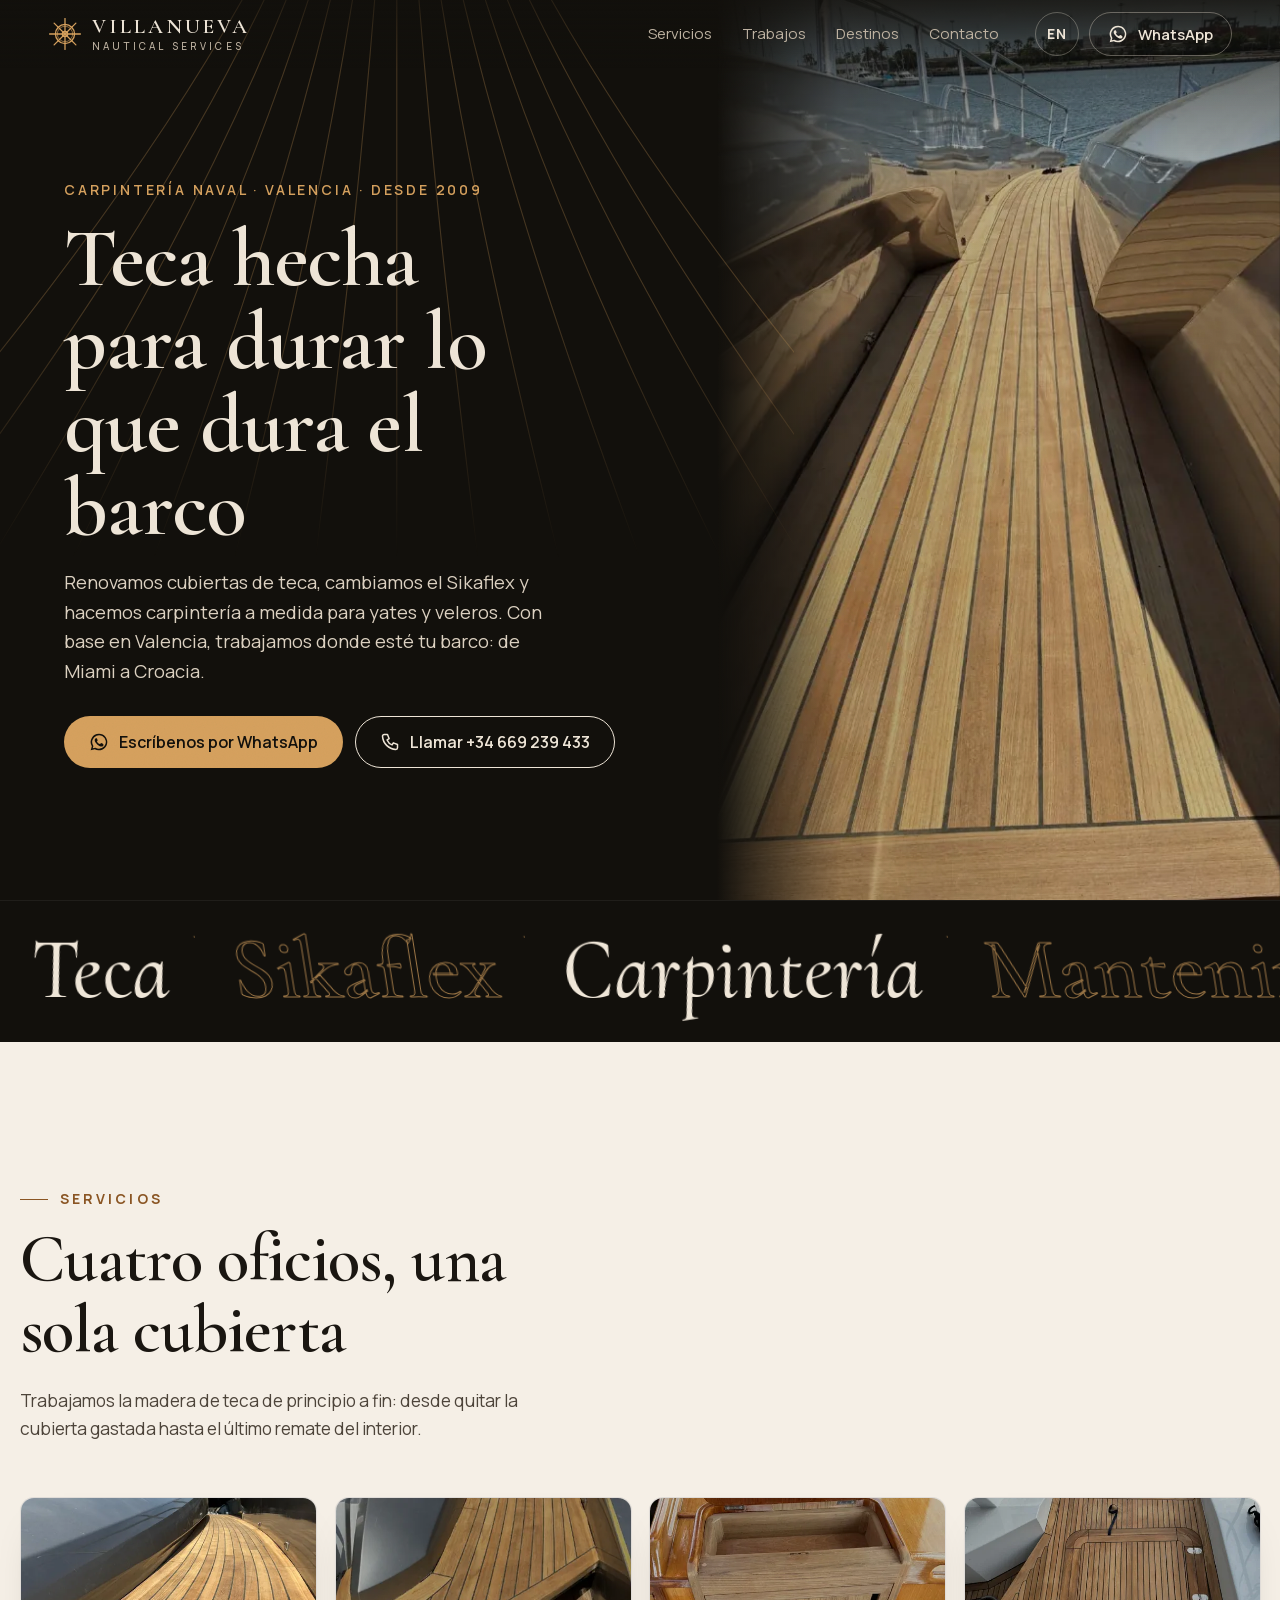
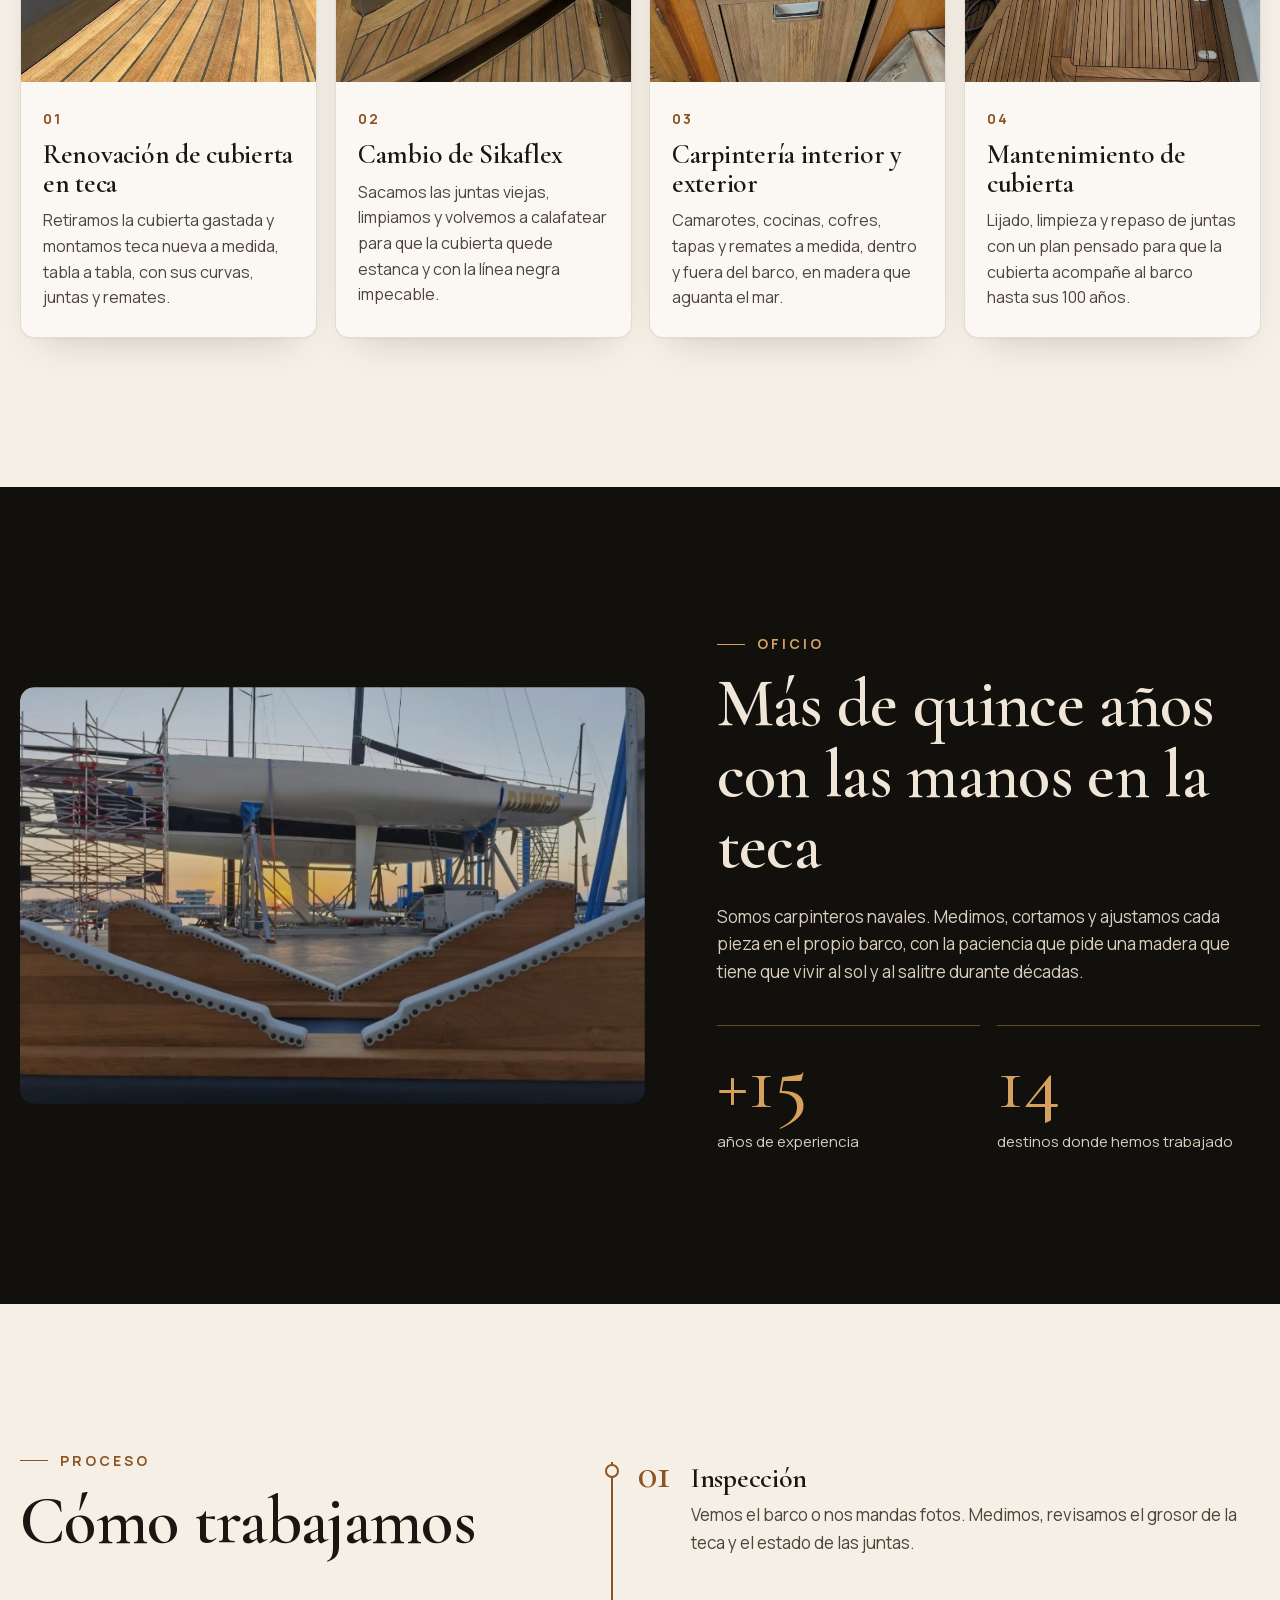
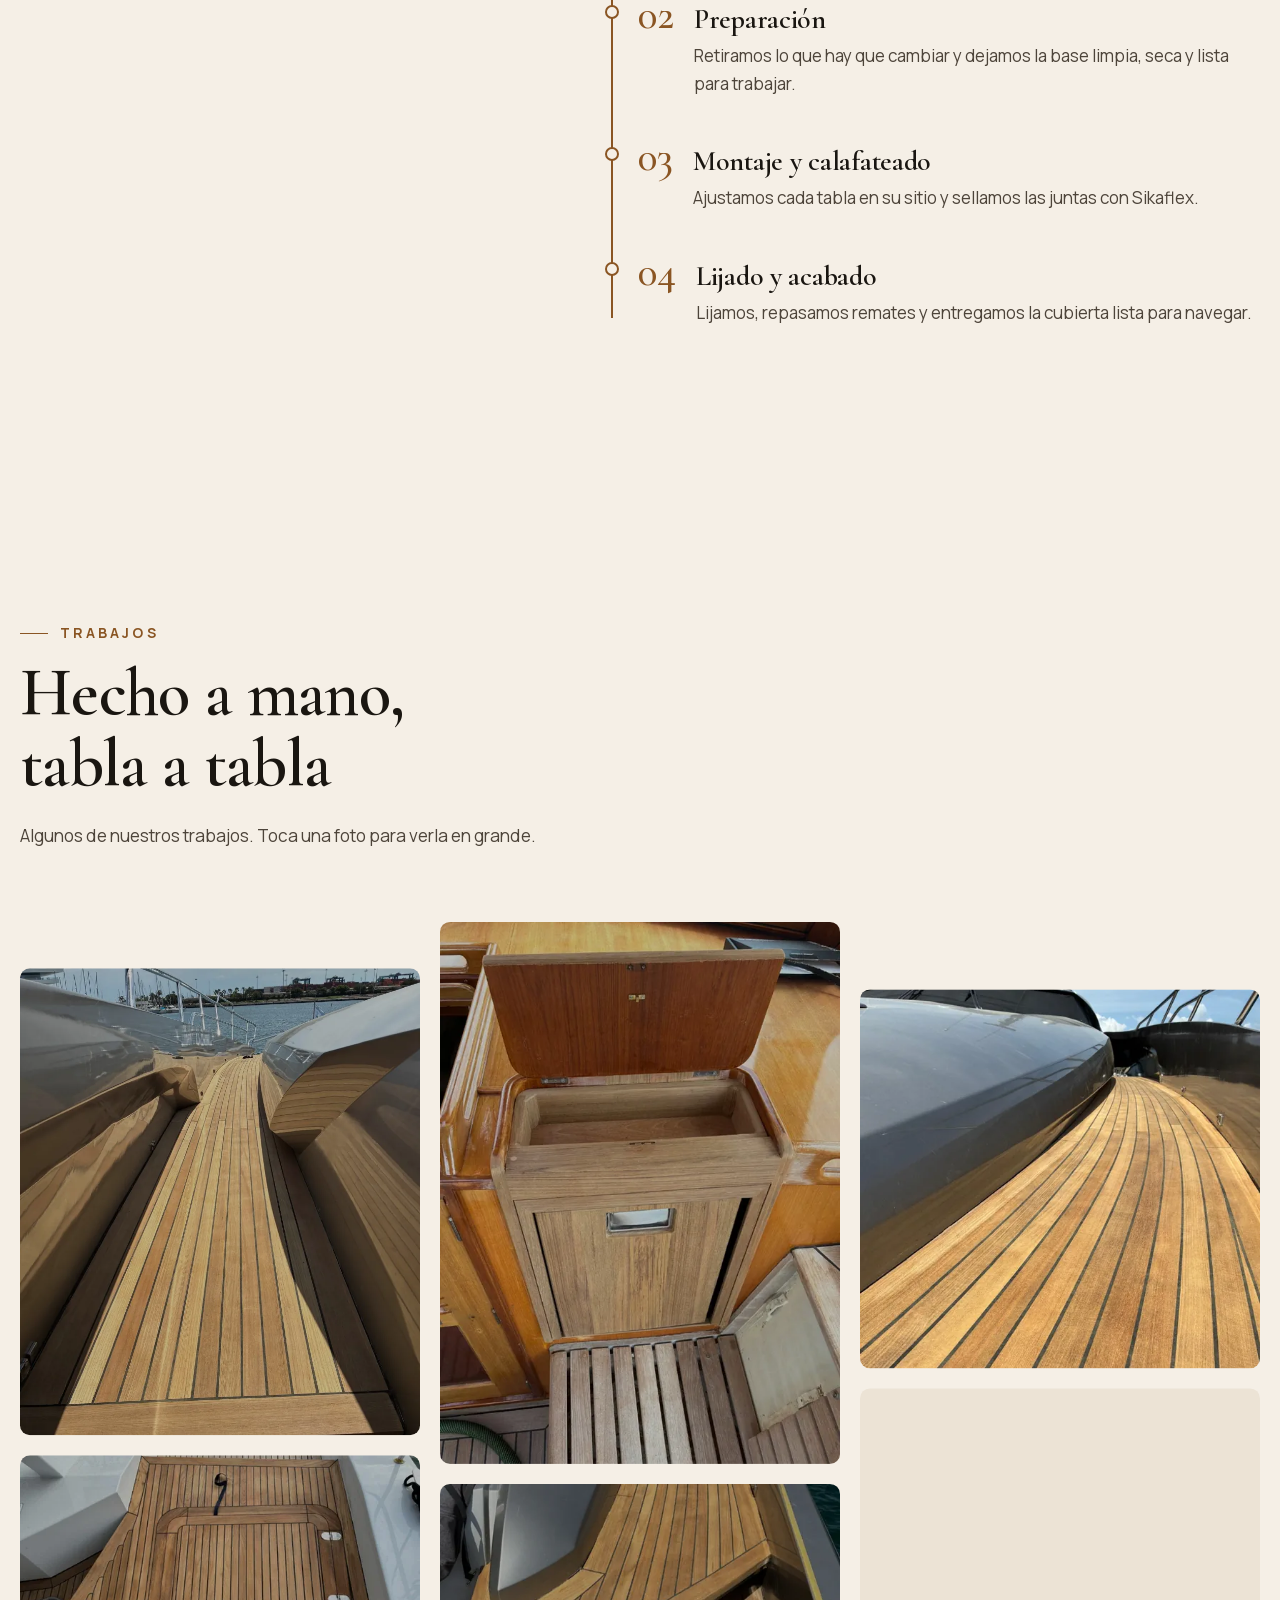
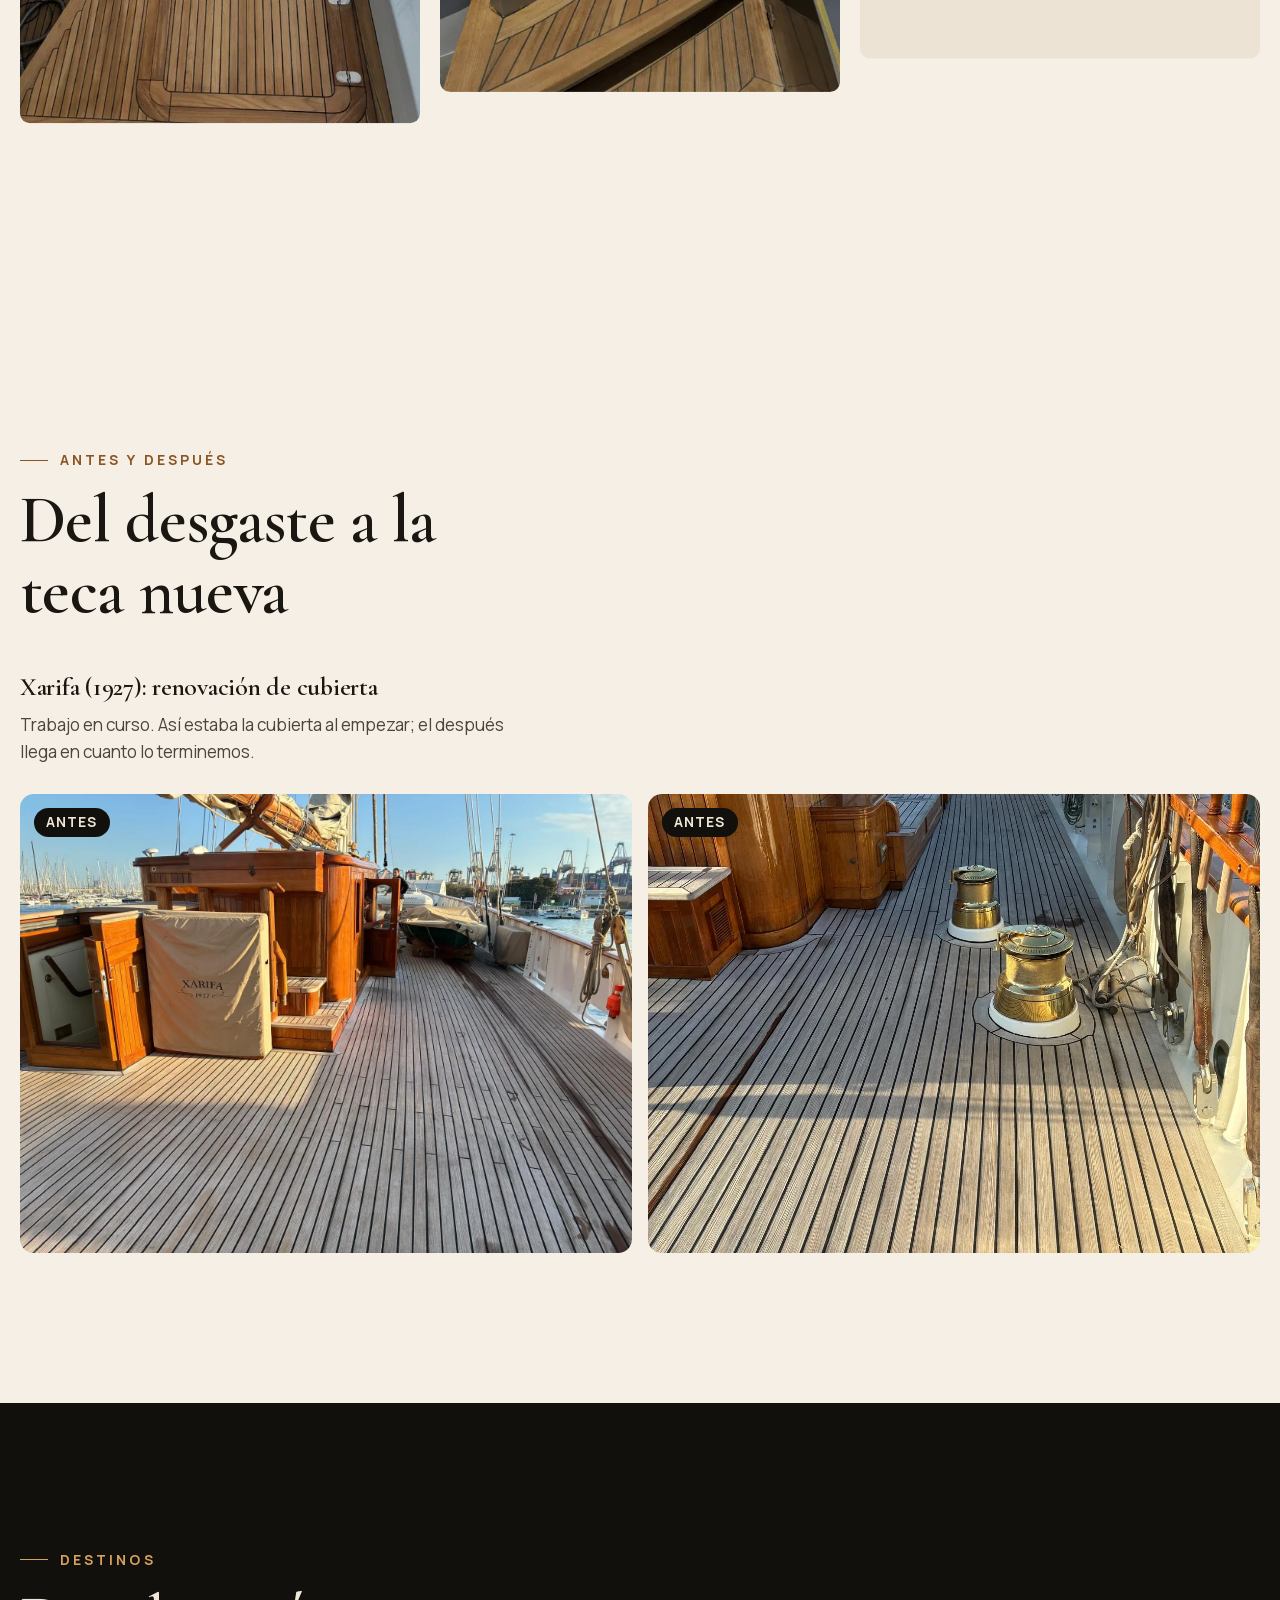
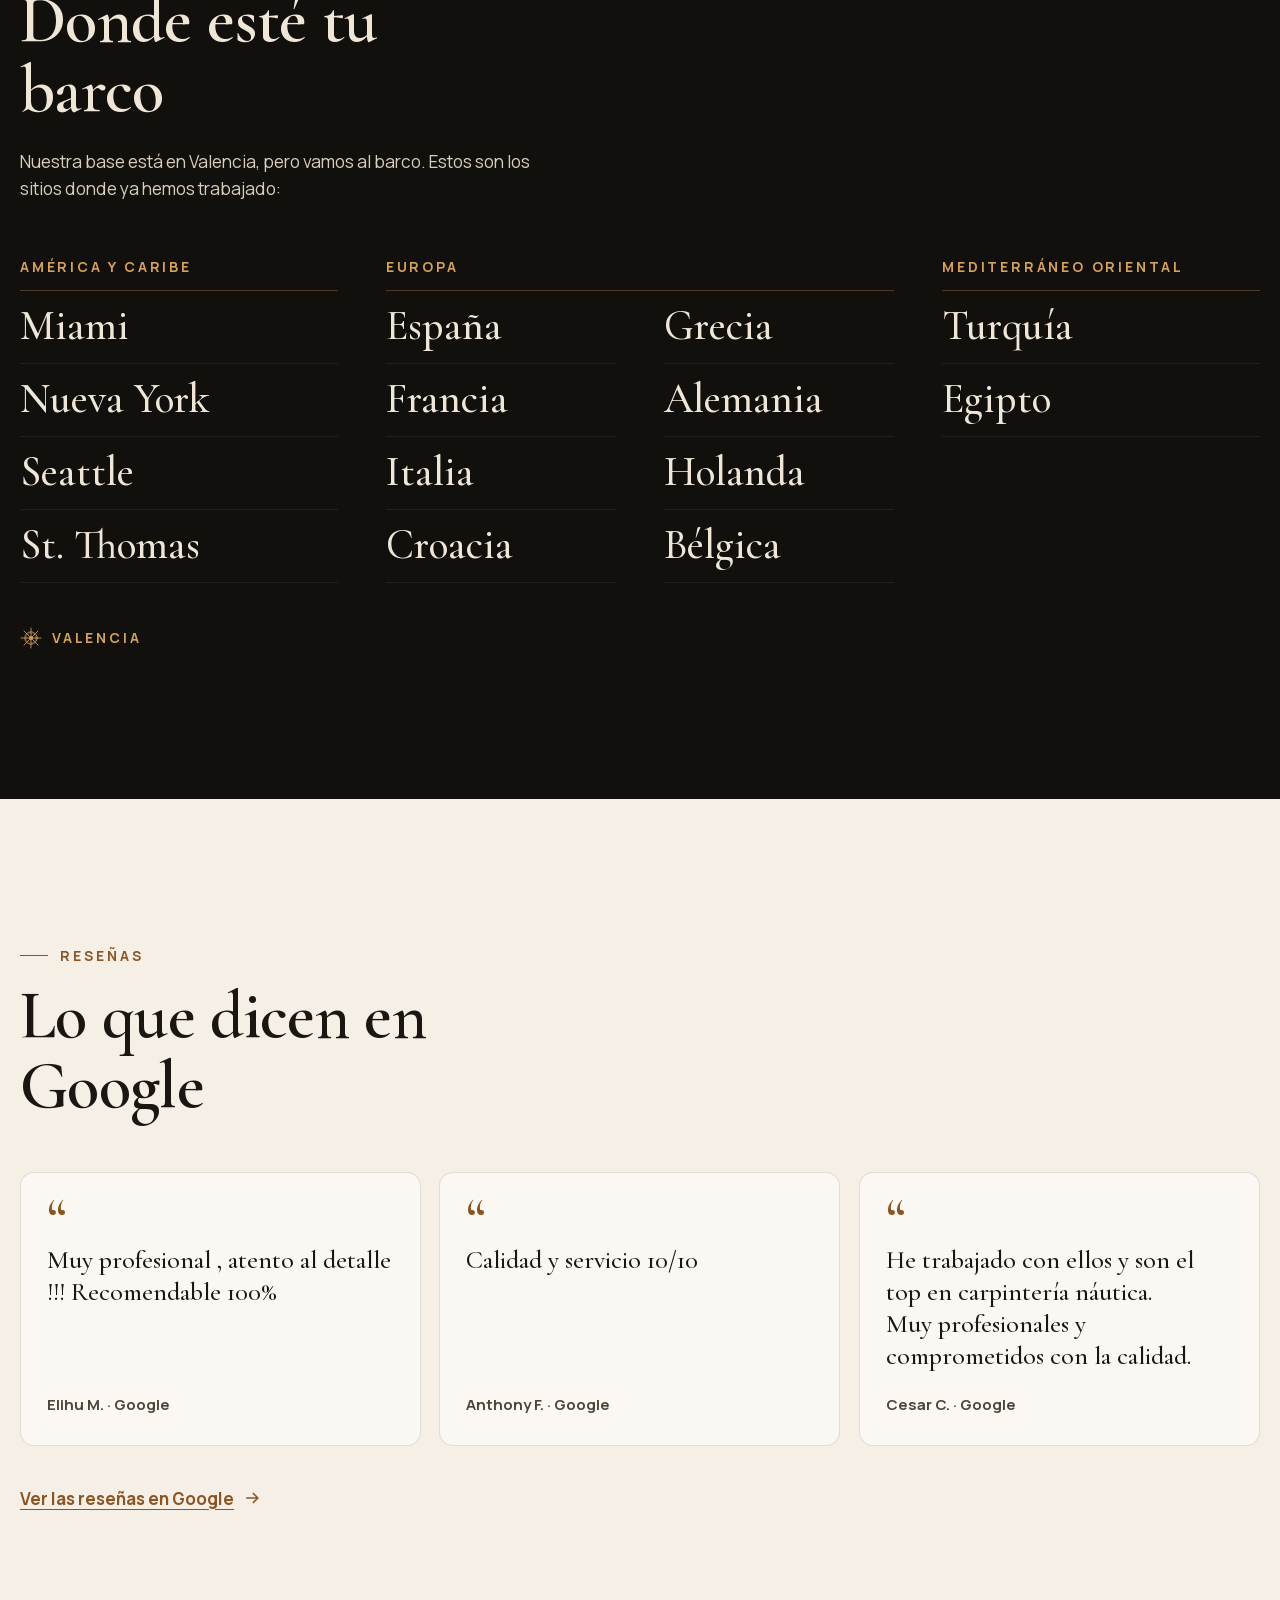
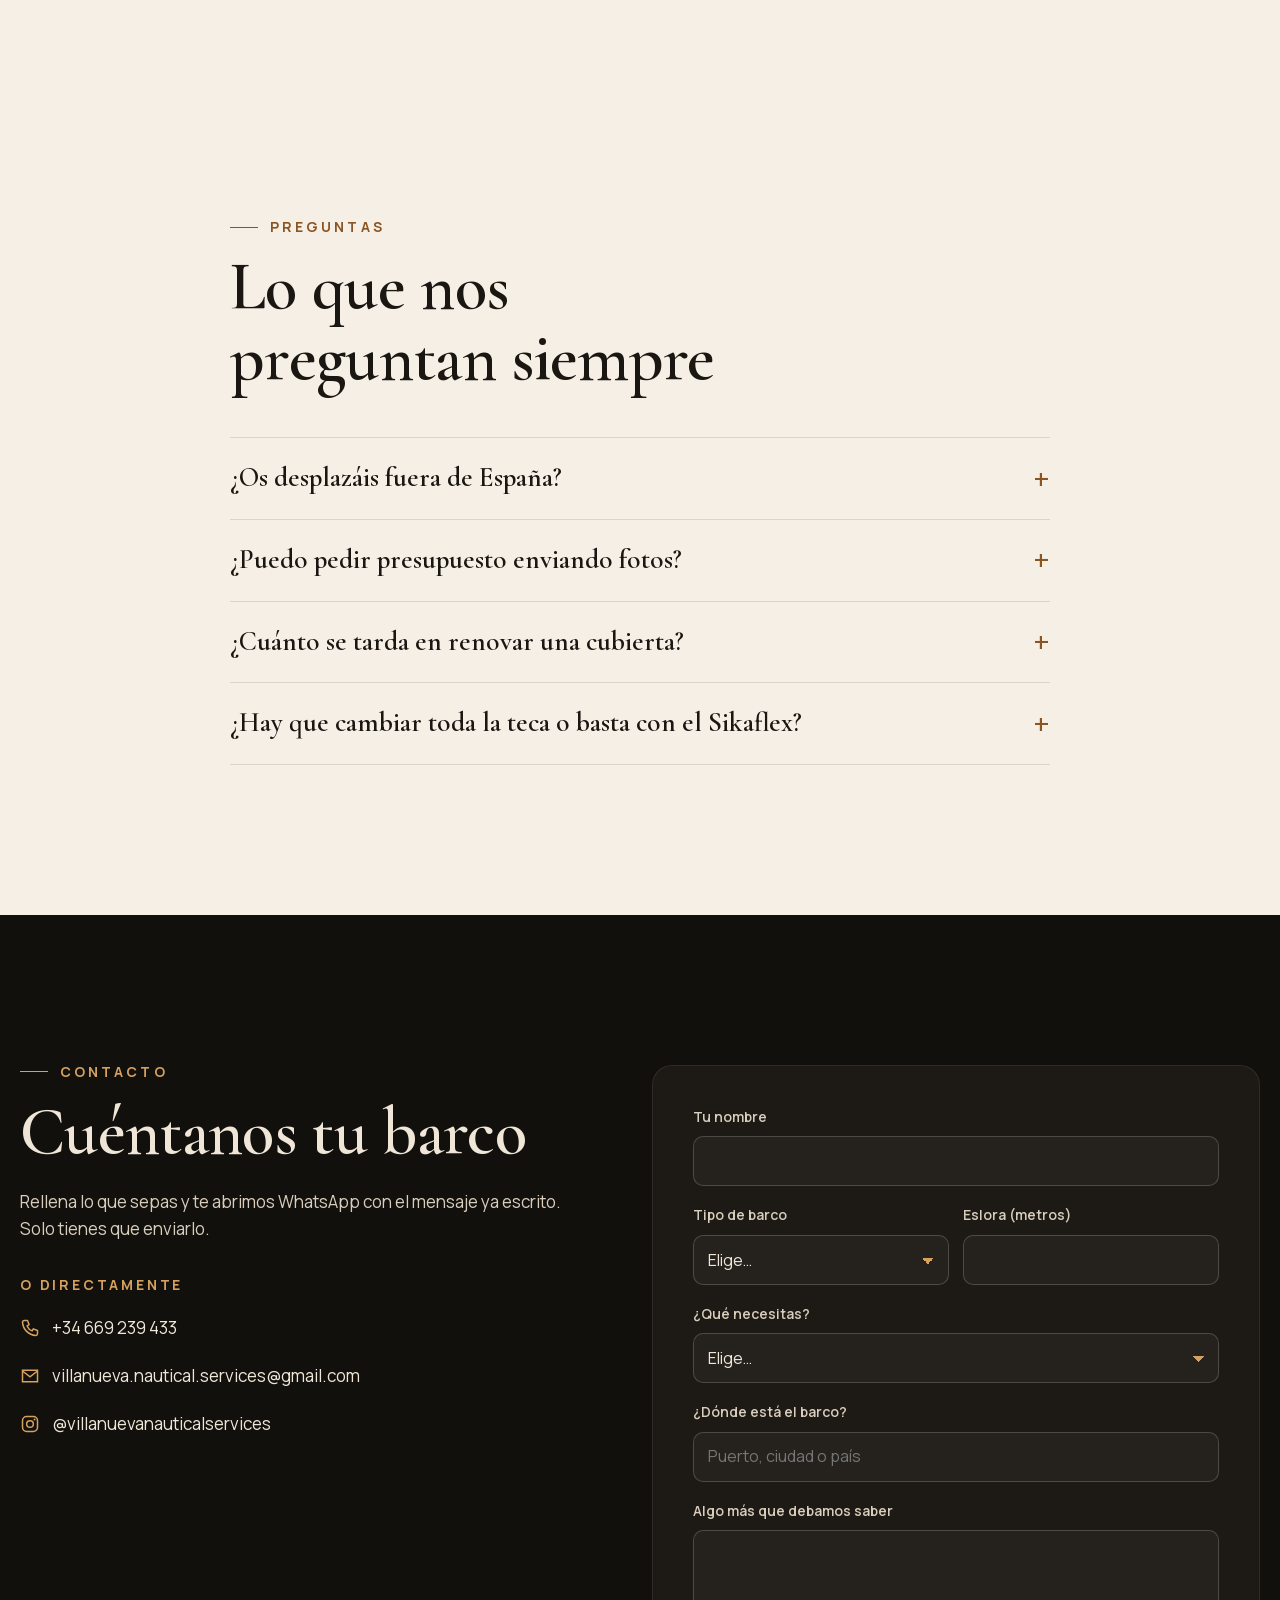
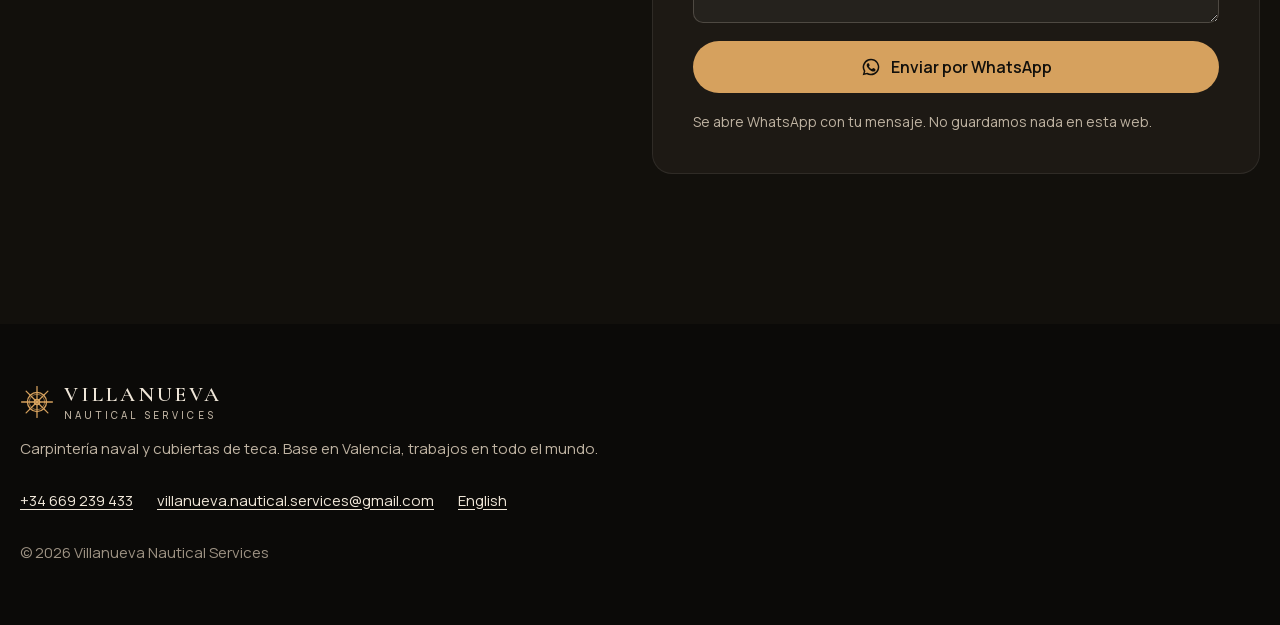
==== commit c21479c6: "Xarifa: fotos del antes publicadas como trabajo en curso Co-Authored-By: Claude Opus 5.5 <noreply@an" ====
--- a/es/index.html
+++ b/es/index.html
@@ -118,6 +118,18 @@
   </div>
 </section>
 
+<section id="antes-despues" class="seccion">
+  <div class="envoltura">
+    <p class="kicker">Antes y después</p>
+    <h2>Del desgaste a la teca nueva</h2>
+    <div class="ad-trabajo">
+  <div class="ad-texto"><h3>Xarifa (1927): renovación de cubierta</h3><p>Trabajo en curso. Así estaba la cubierta al empezar; el después llega en cuanto lo terminemos.</p></div>
+  <div class="ad-comparadores"><figure class="ad-proceso" data-entra><picture><source type="image/webp" srcset="../img/barco-clasico-antes-1-560.webp 560w, ../img/barco-clasico-antes-1-1600.webp 1600w" sizes="(min-width: 900px) 45vw, 100vw"><img src="../img/barco-clasico-antes-1-1600.jpg" srcset="../img/barco-clasico-antes-1-560.jpg 560w, ../img/barco-clasico-antes-1-1600.jpg 1600w" sizes="(min-width: 900px) 45vw, 100vw" width="1600" height="1200" alt="Antes: Xarifa (1927): renovación de cubierta" loading="lazy" decoding="async"></picture><figcaption>Antes</figcaption></figure><figure class="ad-proceso" data-entra><picture><source type="image/webp" srcset="../img/barco-clasico-antes-2-560.webp 560w, ../img/barco-clasico-antes-2-1200.webp 1200w" sizes="(min-width: 900px) 45vw, 100vw"><img src="../img/barco-clasico-antes-2-1200.jpg" srcset="../img/barco-clasico-antes-2-560.jpg 560w, ../img/barco-clasico-antes-2-1200.jpg 1200w" sizes="(min-width: 900px) 45vw, 100vw" width="1200" height="1600" alt="Antes: Xarifa (1927): renovación de cubierta" loading="lazy" decoding="async"></picture><figcaption>Antes</figcaption></figure>
+  </div>
+  
+</div>
+  </div>
+</section>
 <section id="destinos" class="seccion oscuro">
   <div class="envoltura">
     <p class="kicker">Destinos</p>
--- a/assets/site.css
+++ b/assets/site.css
@@ -208,7 +208,7 @@
 /* ---------- antes y despues ---------- */
 .ad-trabajo { display: grid; gap: 28px; margin-top: 48px }
 .ad-texto p { color: var(--tinta2); margin-top: 10px; max-width: 52ch }
-.ad-fotos { display: grid; gap: 16px }
+.ad-comparadores, .ad-procesos { display: grid; gap: 16px }
 .comparar { position: relative; border-radius: var(--radio); overflow: hidden; touch-action: pan-y }
 .comparar picture img { width: 100%; aspect-ratio: 4 / 3; object-fit: cover }
 .c-despues { position: absolute; inset: 0; clip-path: inset(0 0 0 var(--x)) }
@@ -217,13 +217,13 @@
 .c-tirador::after { content: "‹ ›"; position: absolute; top: 50%; left: 50%; transform: translate(-50%, -50%); width: 48px; height: 48px; border-radius: 50%;
   display: grid; place-items: center; background: var(--crema); color: var(--noche); font: 700 18px/1 var(--sans) }
 .comparar input { position: absolute; inset: 0; width: 100%; height: 100%; opacity: 0; cursor: ew-resize; margin: 0 }
-.c-et { position: absolute; top: 14px; padding: 6px 12px; border-radius: 999px; background: rgba(18, 16, 12, .75); color: var(--crema); font: 700 14px/1.2 var(--sans); letter-spacing: .08em; text-transform: uppercase; pointer-events: none }
+.c-et { position: absolute; top: 14px; padding: 6px 12px; border-radius: 999px; background: #12100c; color: var(--crema); font: 700 14px/1.2 var(--sans); letter-spacing: .08em; text-transform: uppercase; pointer-events: none }
 .c-et-a { left: 14px } .c-et-d { right: 14px }
 .comparar:has(input:focus-visible) { outline: 2px solid var(--oro); outline-offset: 3px }
 .ad-proceso { margin: 0; position: relative; border-radius: var(--radio); overflow: hidden }
 .ad-proceso img { width: 100%; aspect-ratio: 4 / 3; object-fit: cover }
-.ad-proceso figcaption { position: absolute; left: 14px; top: 14px; padding: 6px 12px; border-radius: 999px; background: rgba(18, 16, 12, .75); color: var(--crema); font: 700 14px/1.2 var(--sans); letter-spacing: .08em; text-transform: uppercase }
-@media (min-width: 900px) { .ad-fotos { grid-template-columns: 2fr 1fr; align-items: start } }
+.ad-proceso figcaption { position: absolute; left: 14px; top: 14px; padding: 6px 12px; border-radius: 999px; background: #12100c; color: var(--crema); font: 700 14px/1.2 var(--sans); letter-spacing: .08em; text-transform: uppercase }
+@media (min-width: 900px) { .ad-comparadores { grid-template-columns: repeat(auto-fit, minmax(420px, 1fr)) } .ad-procesos { grid-template-columns: repeat(auto-fit, minmax(260px, 1fr)) } }
 
 /* ---------- destinos ---------- */
 .shiny { background: linear-gradient(100deg, var(--crema) 0%, var(--crema) 40%, #fff3dc 48%, var(--oro2) 52%, var(--crema) 60%, var(--crema) 100%);
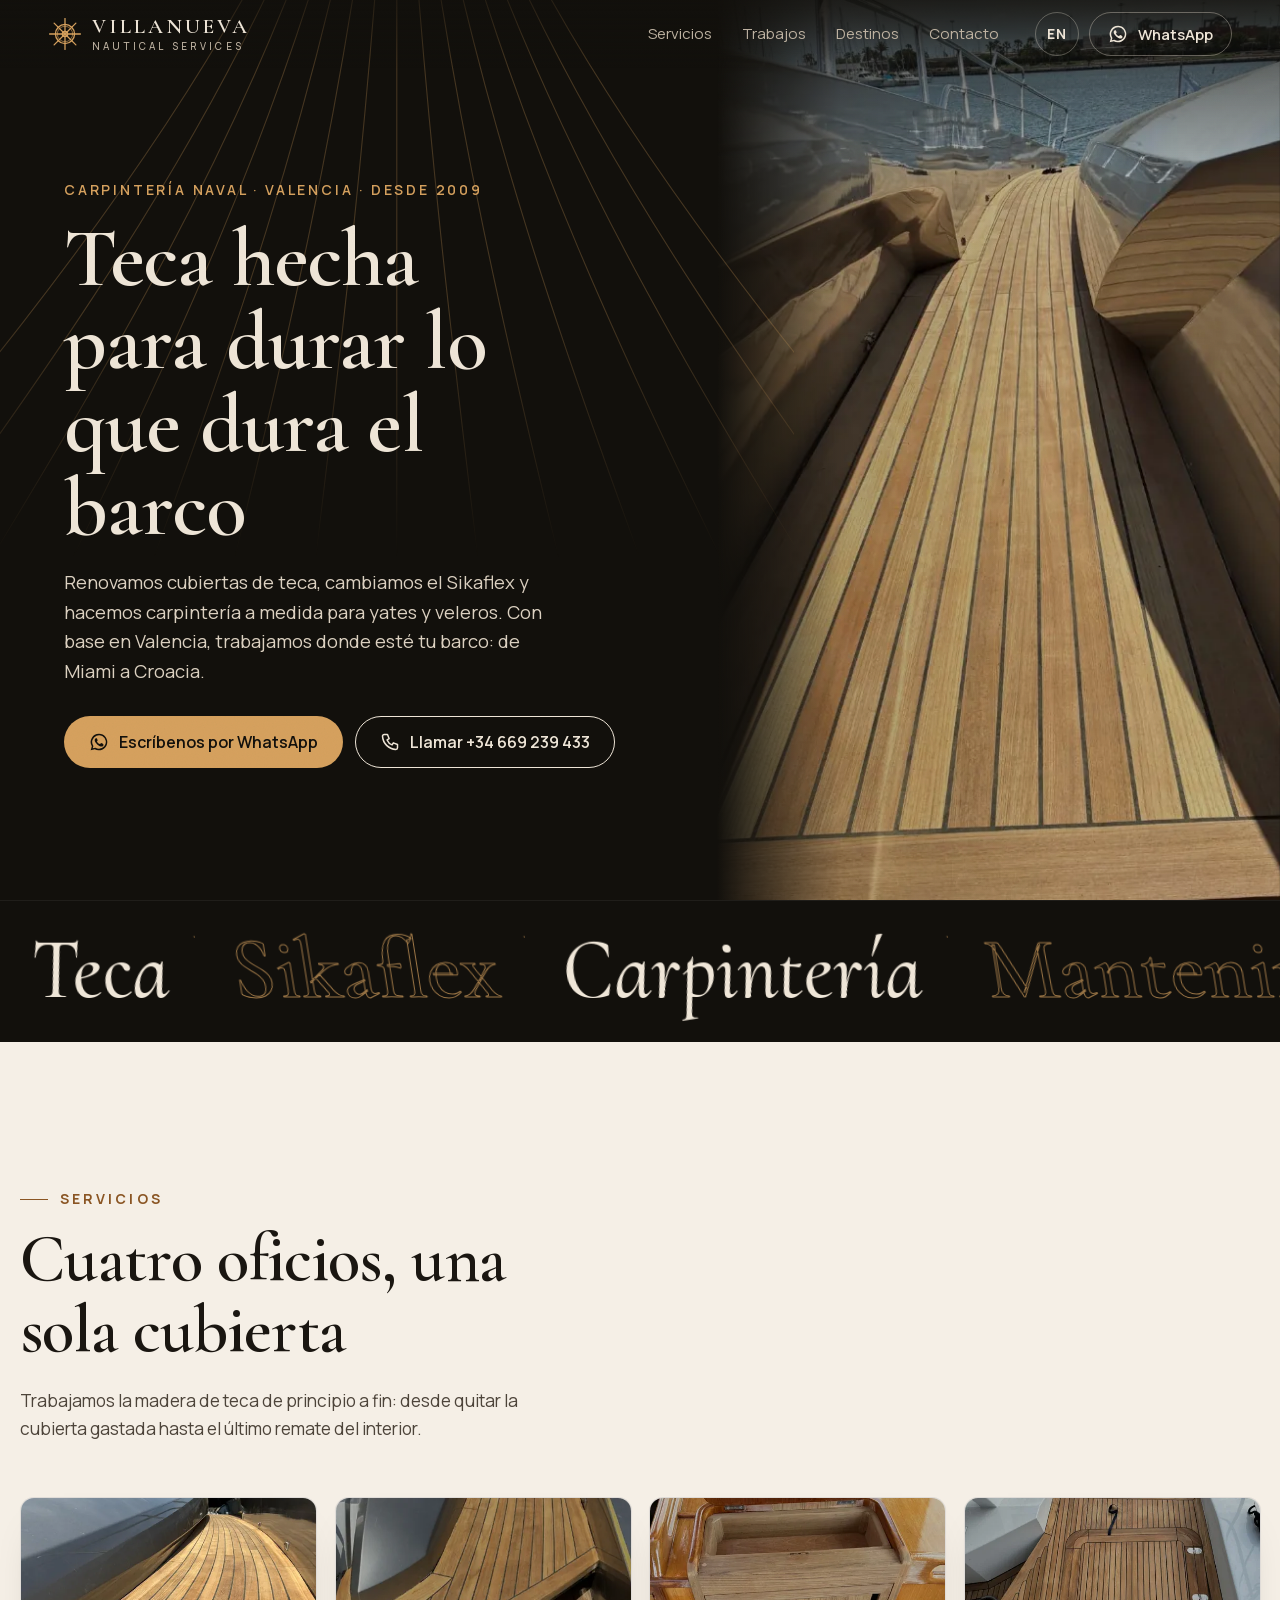
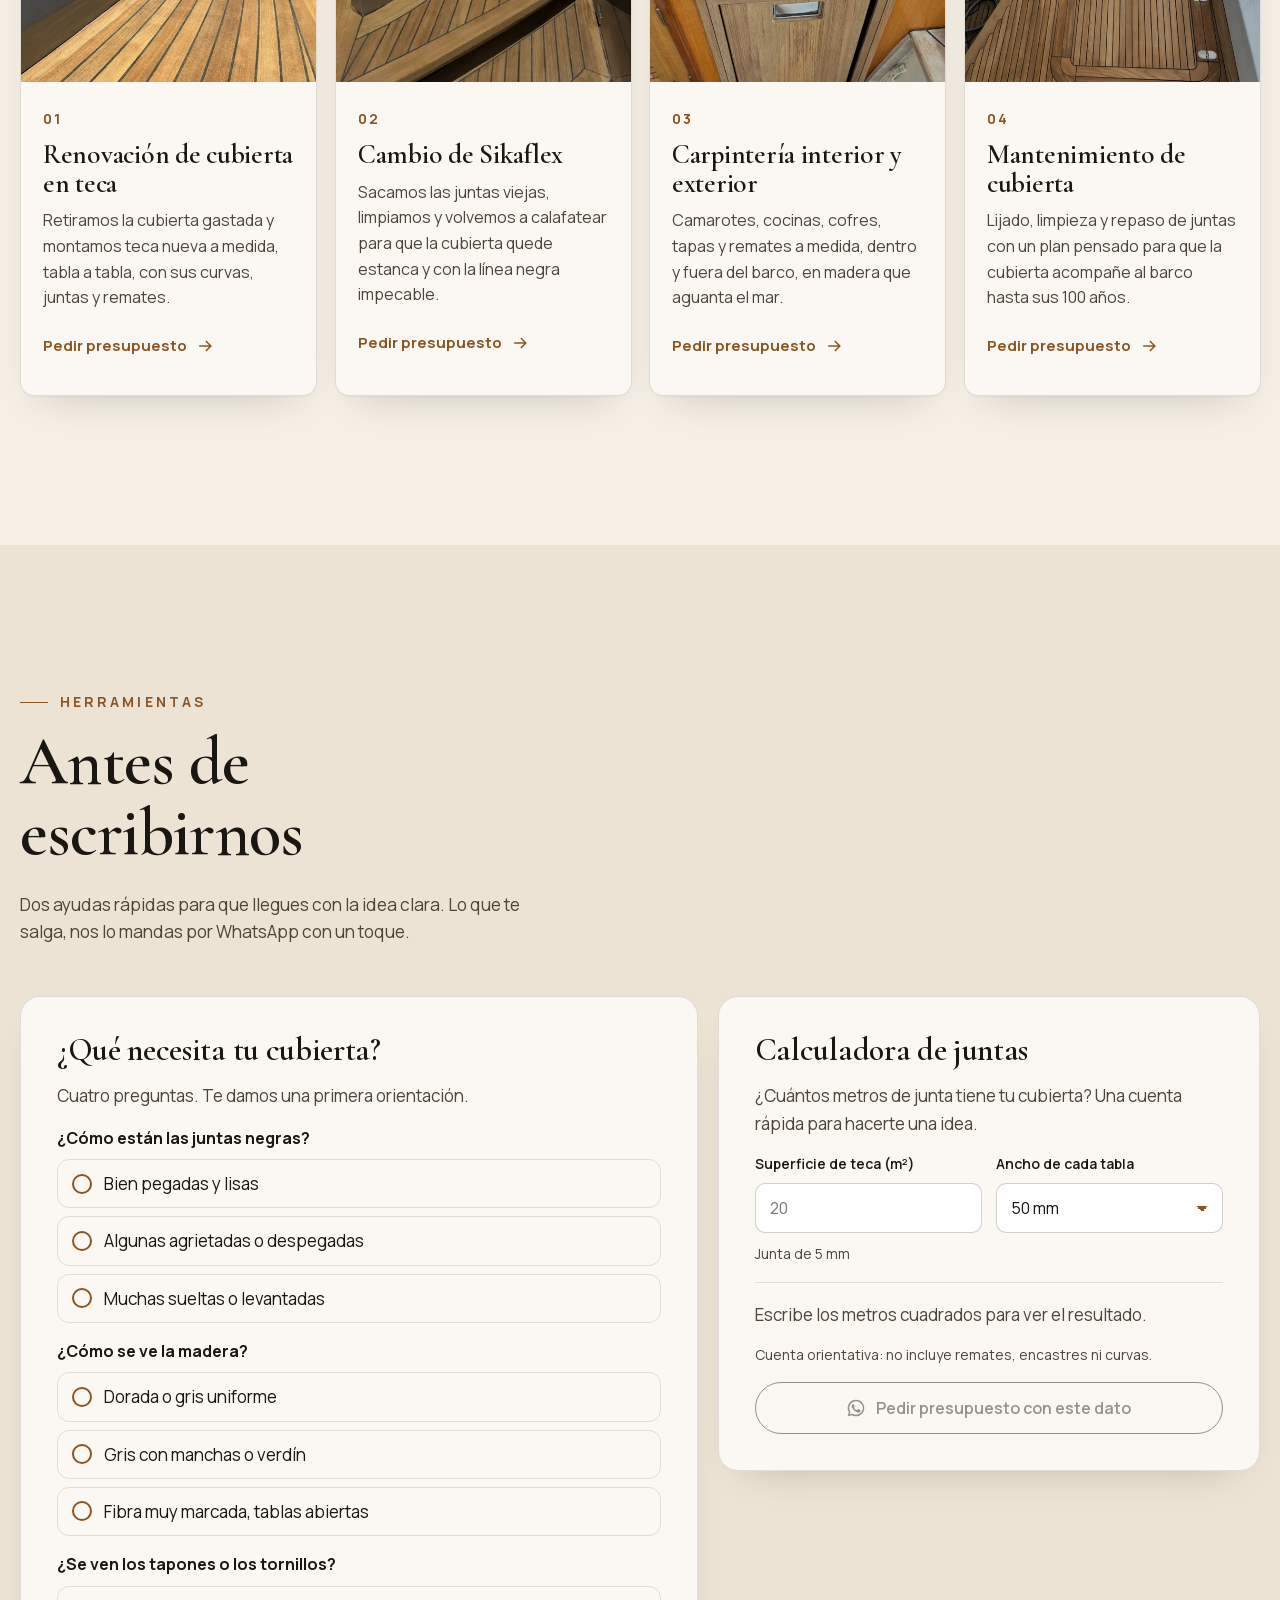
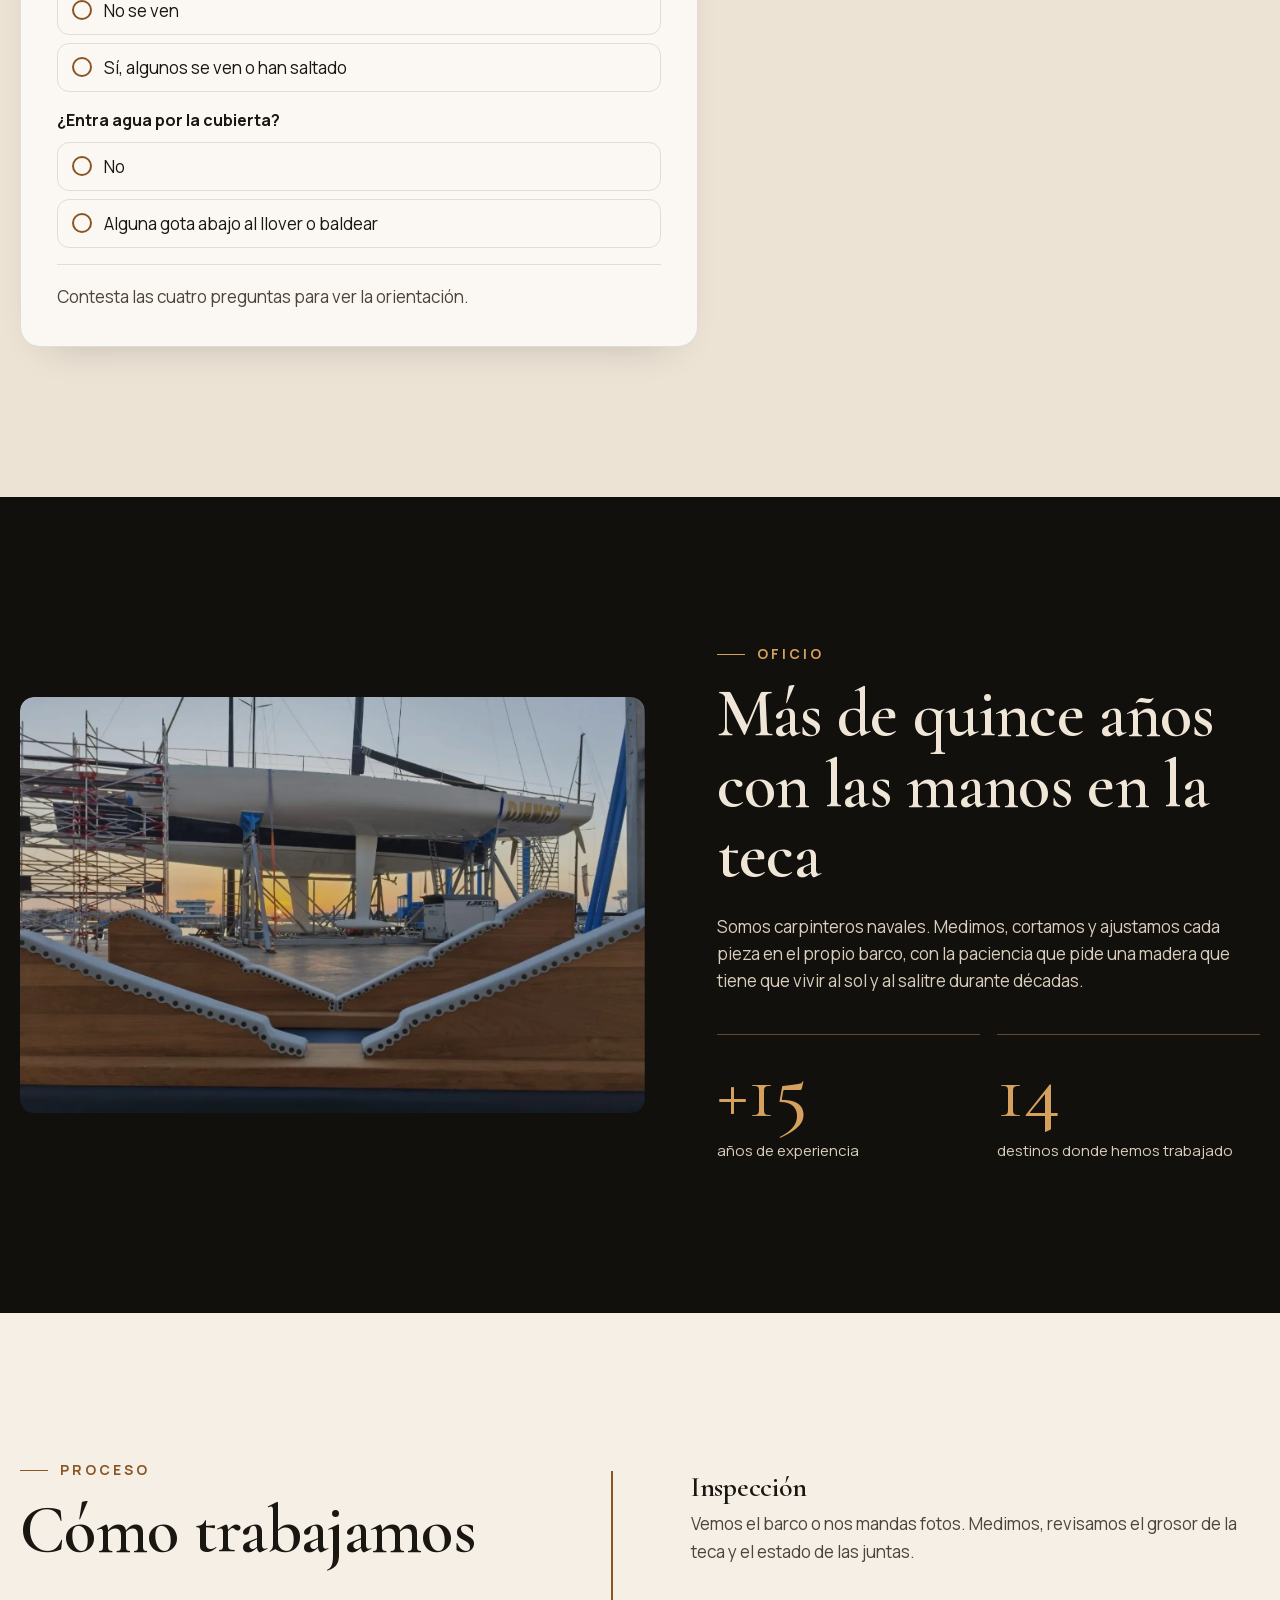
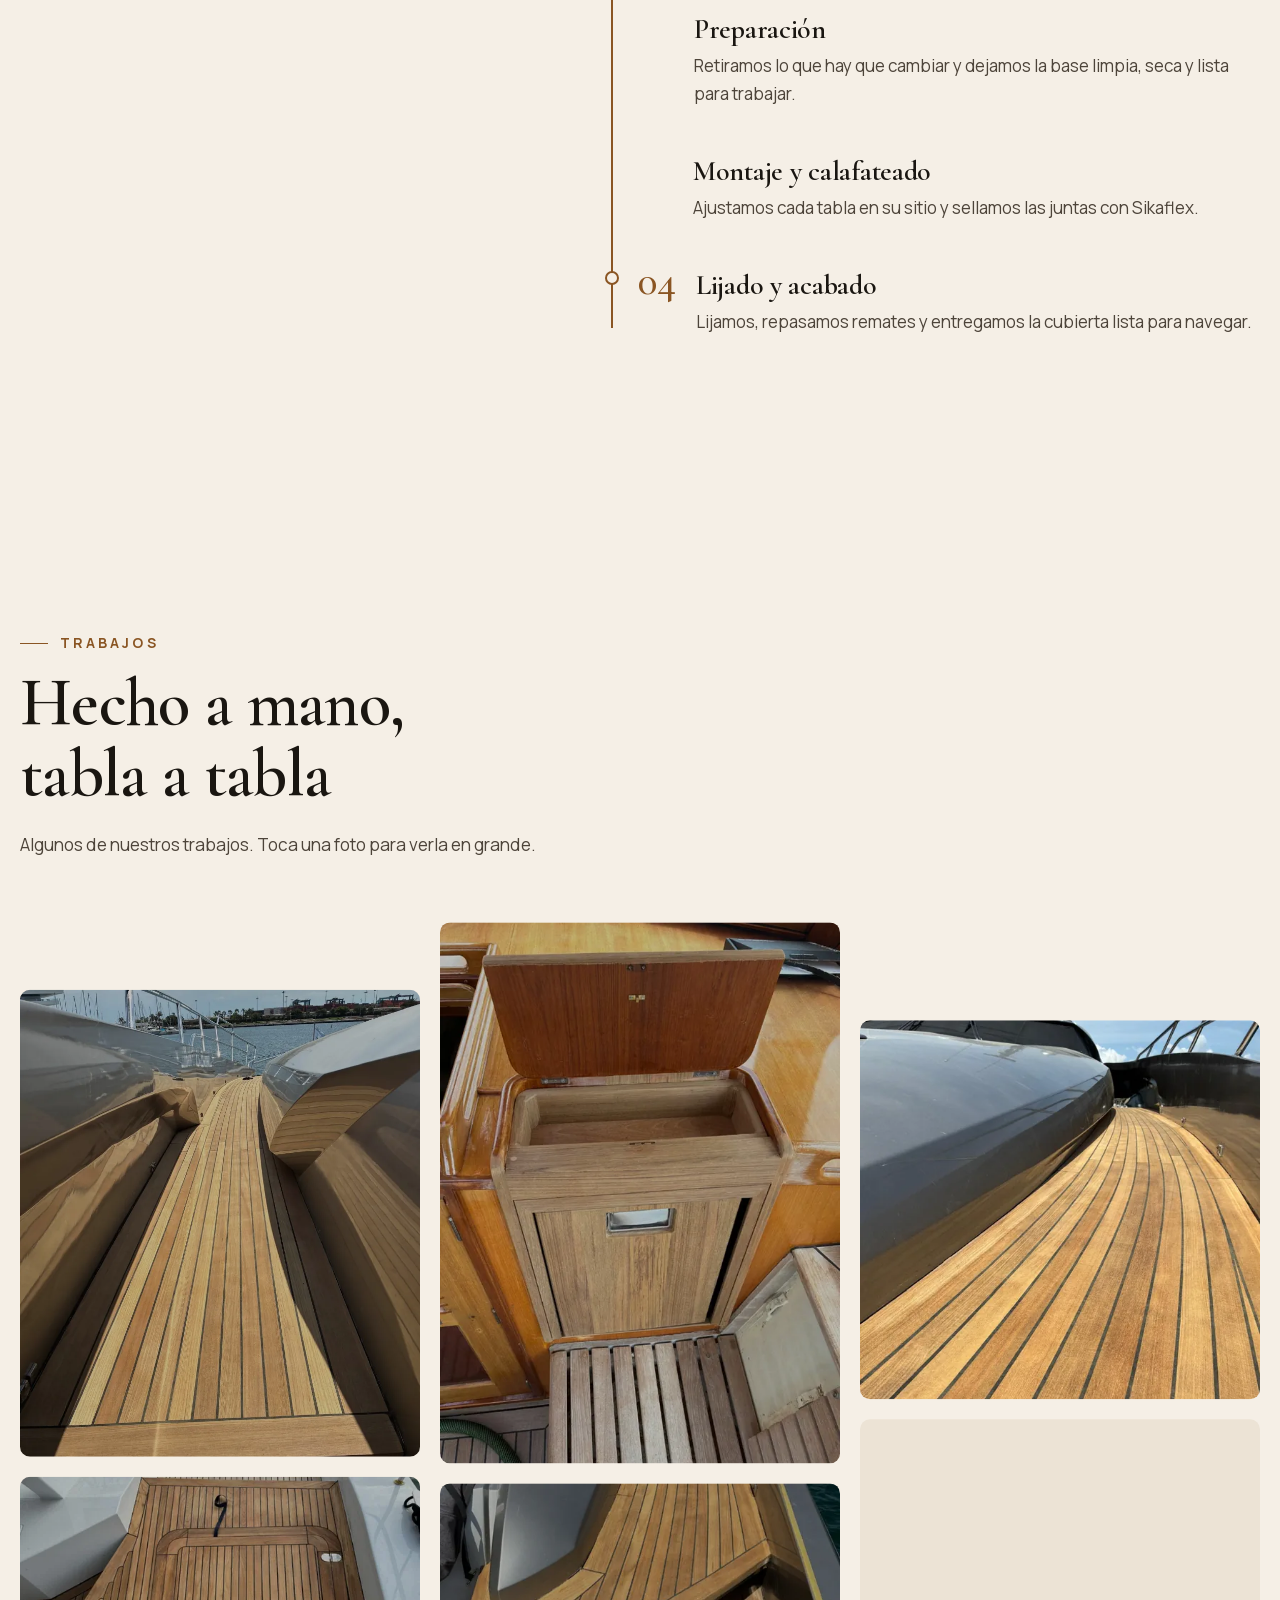
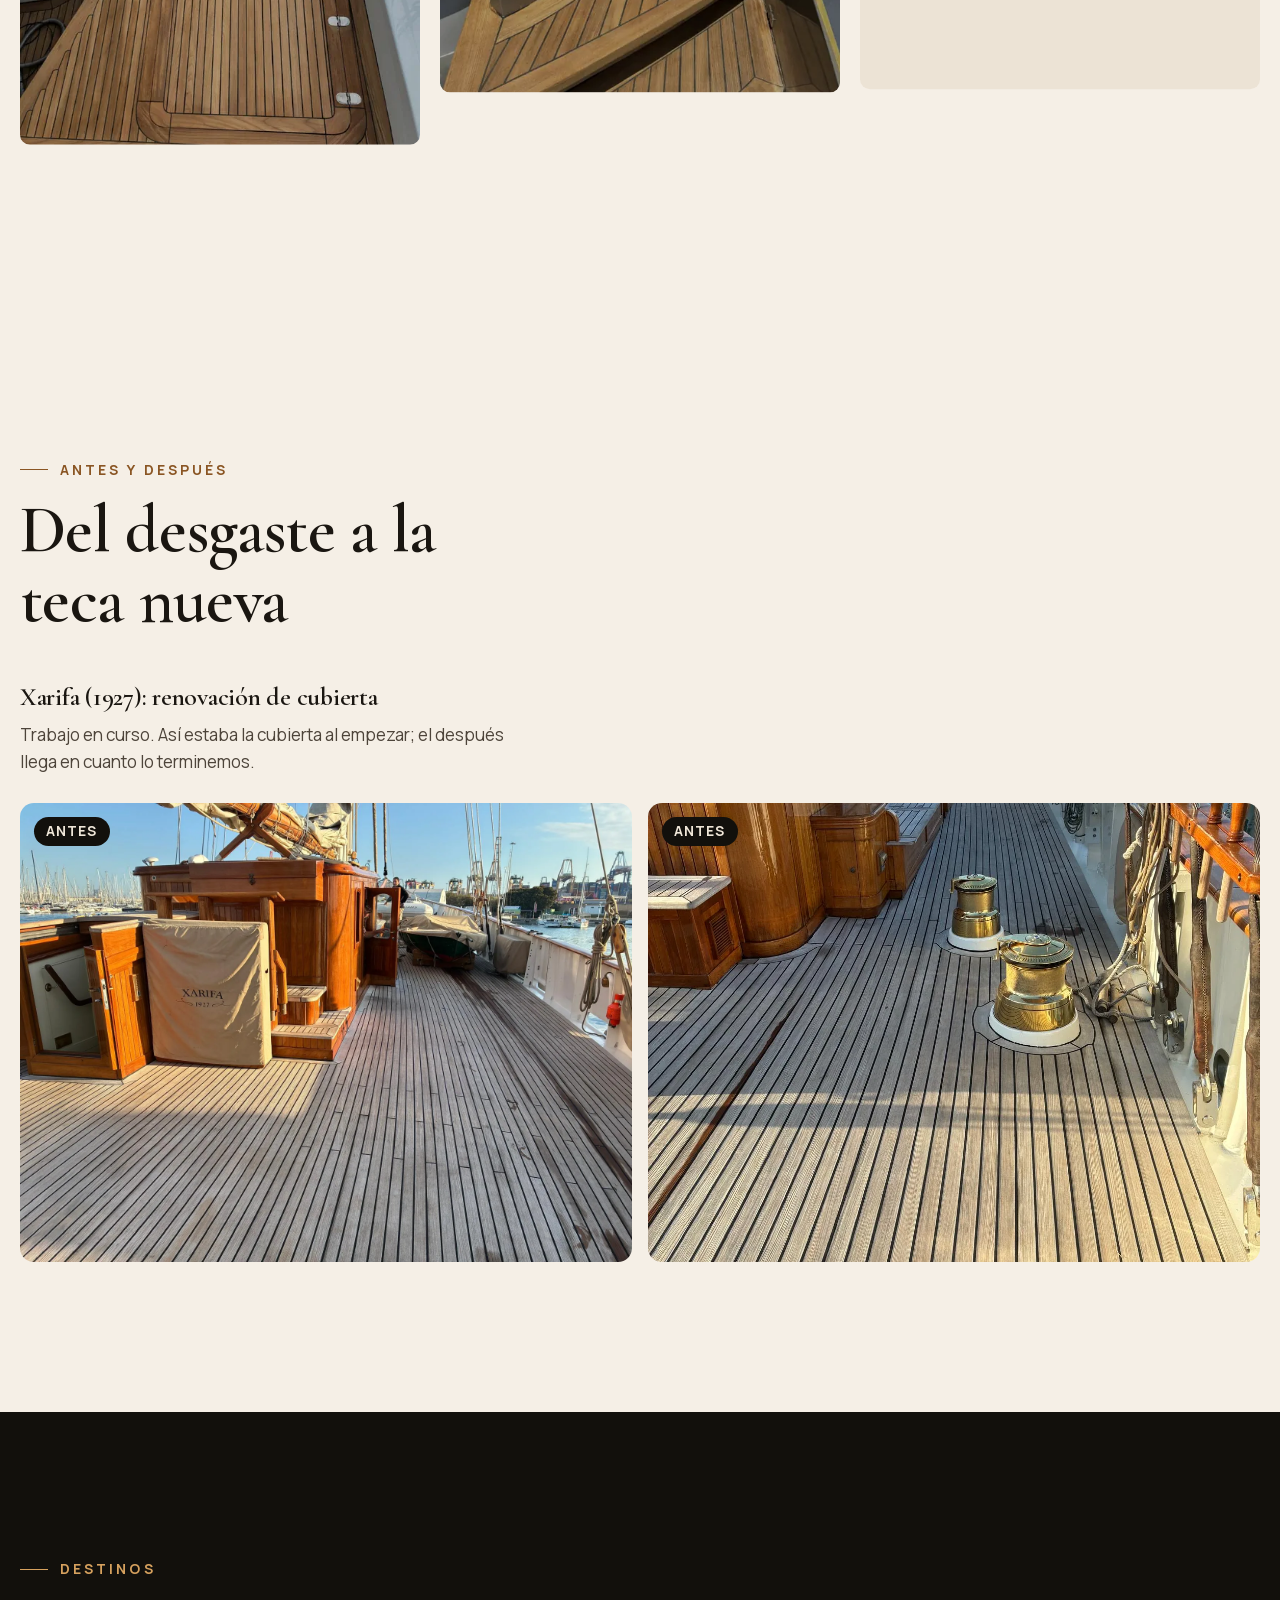
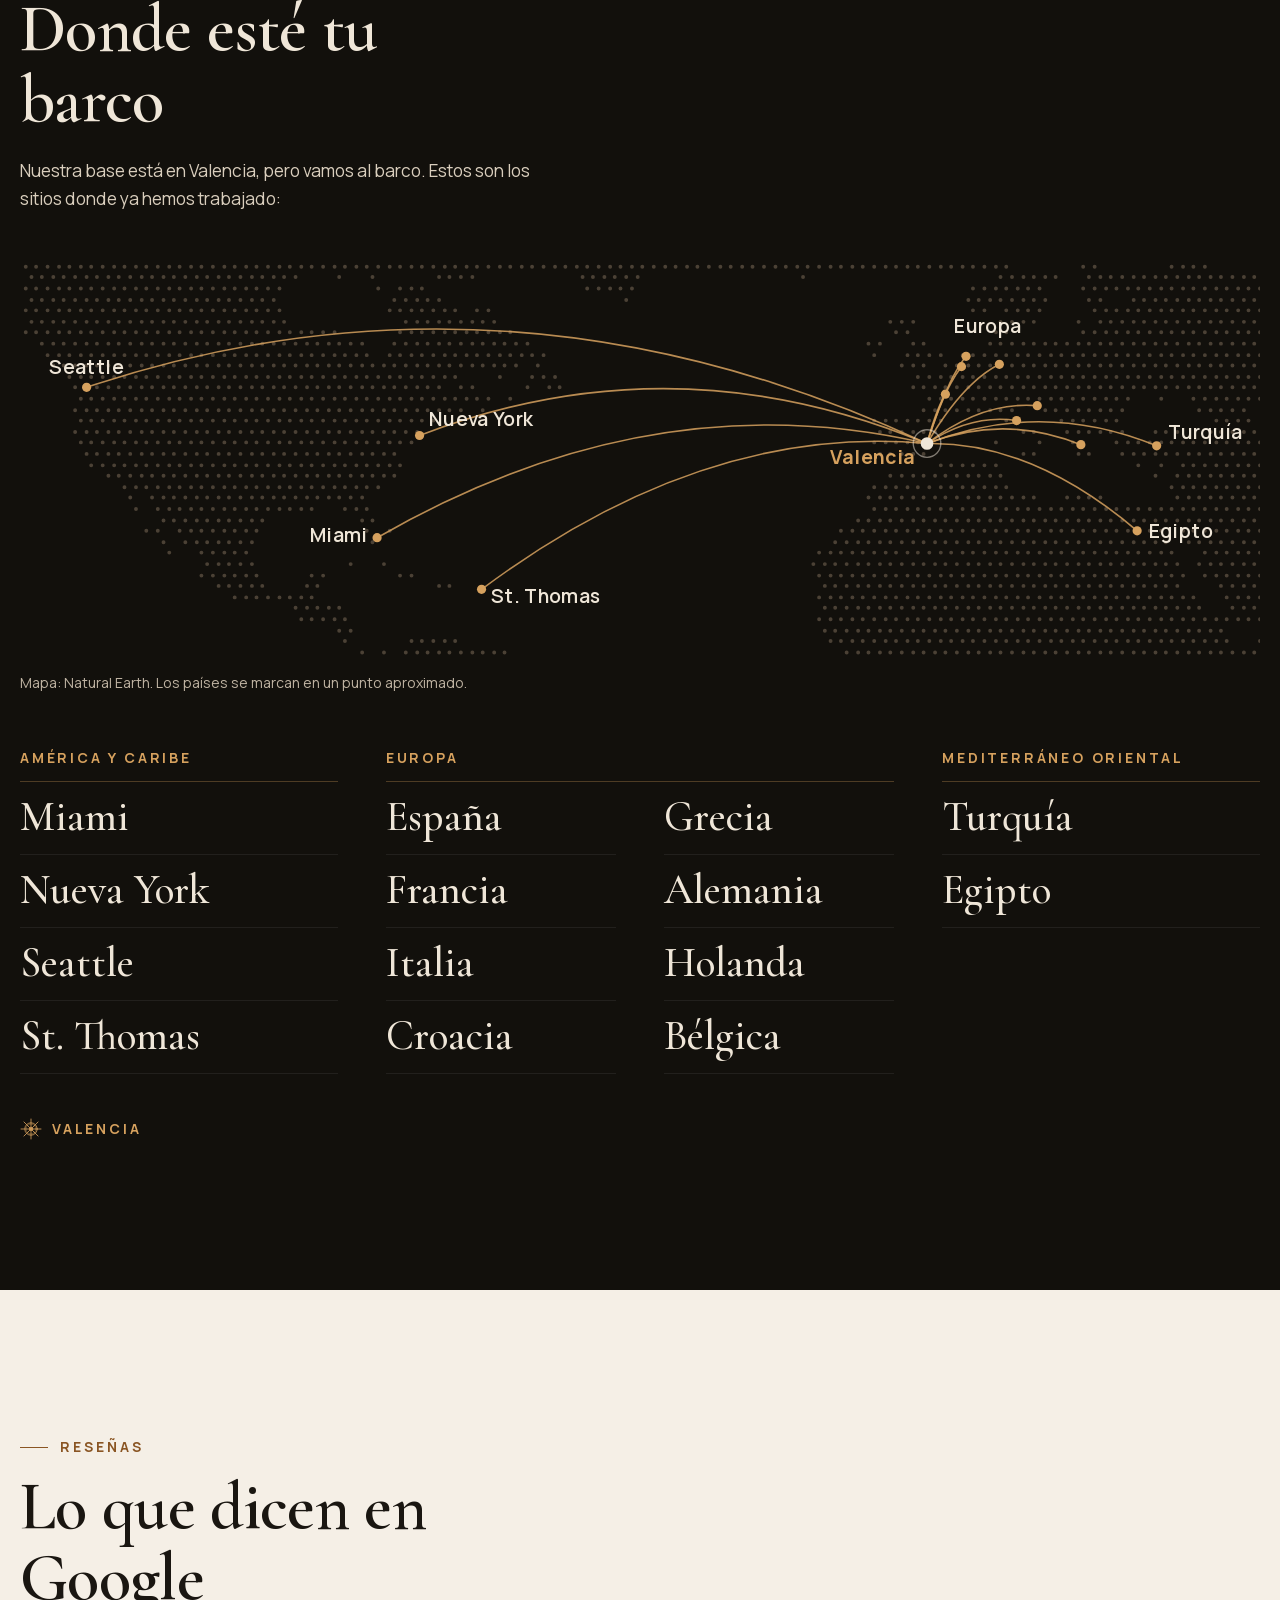
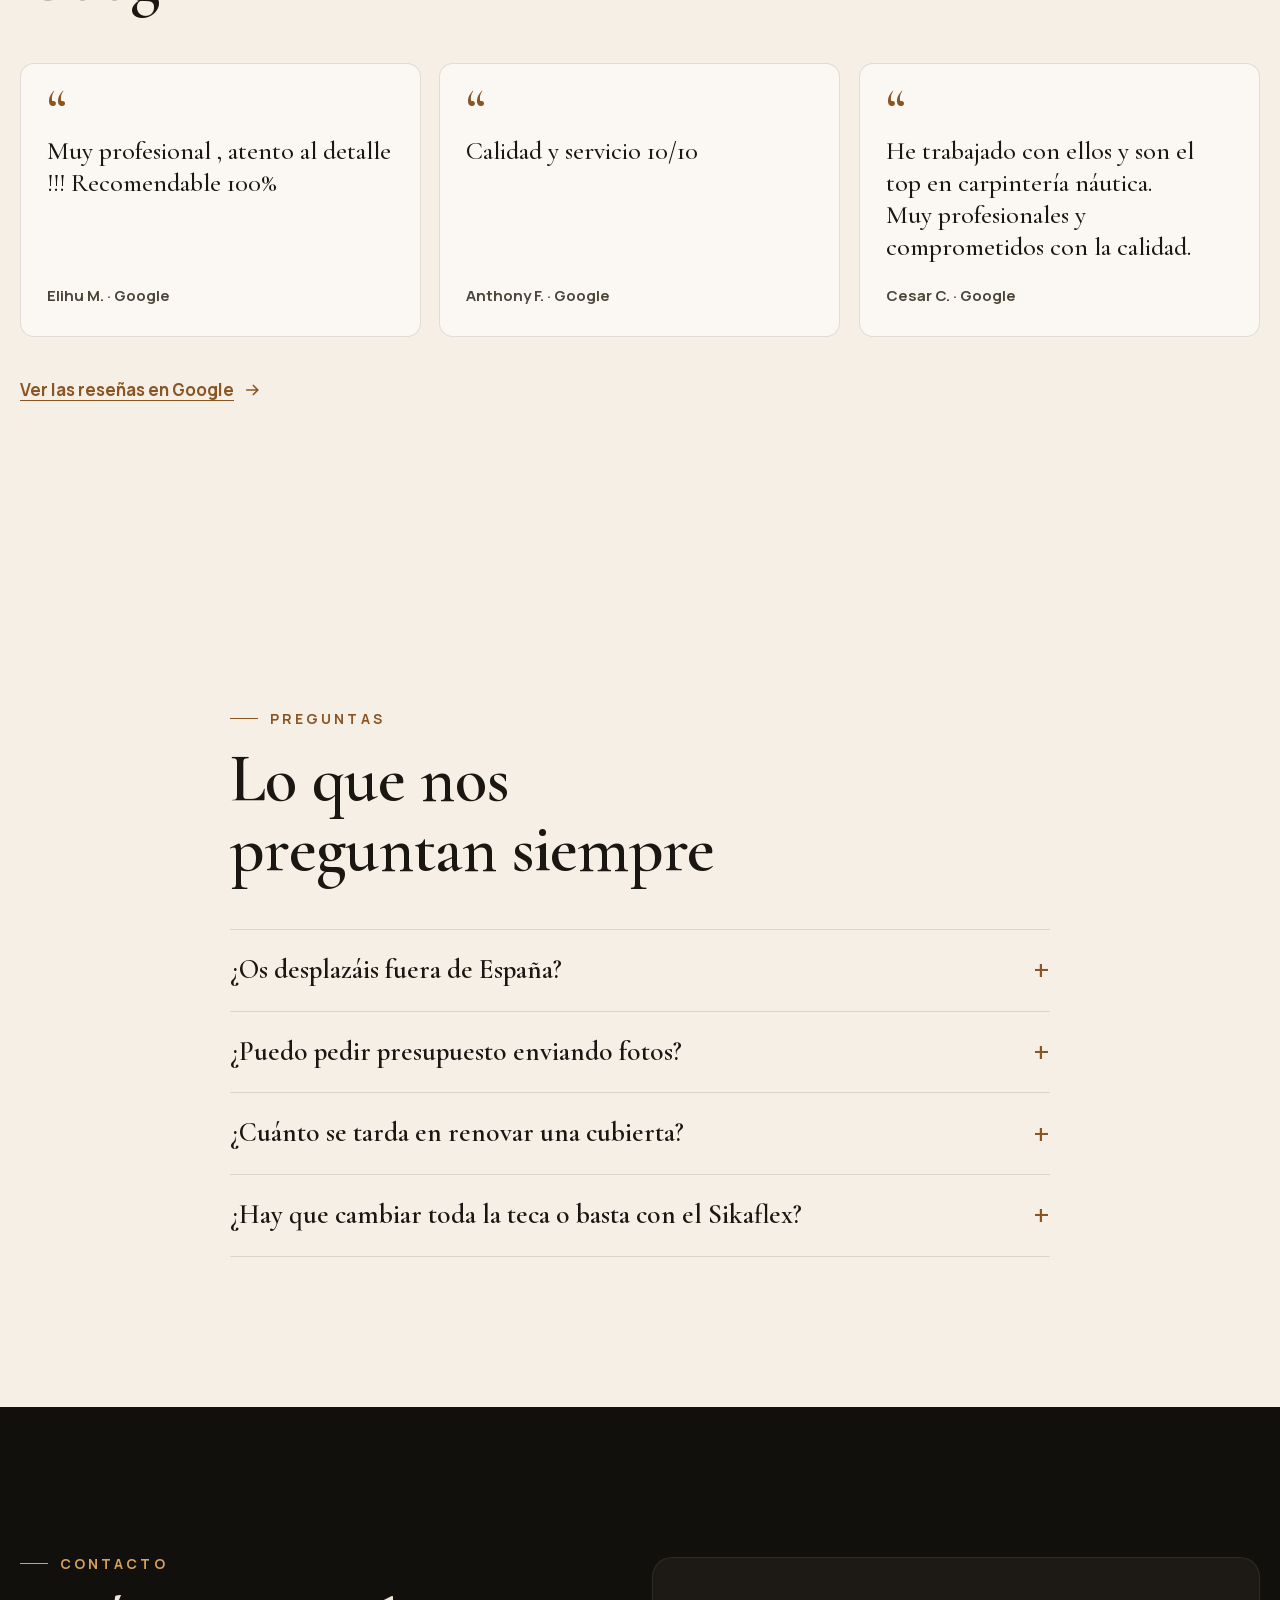
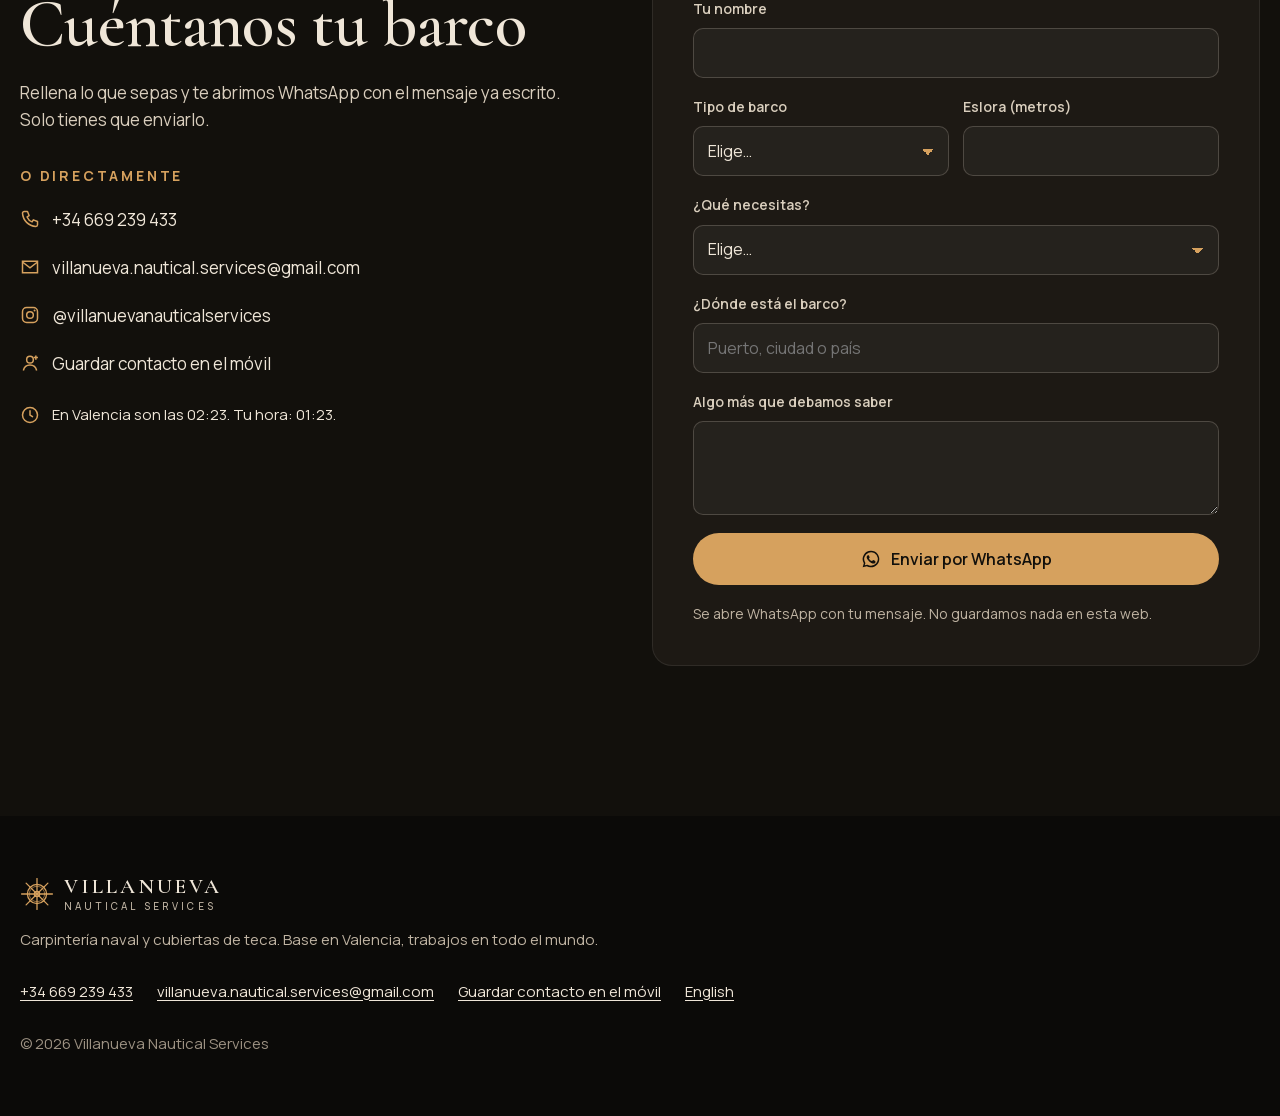
==== commit 3d8011c9: "Mapa de destinos, diagnóstico de cubierta, calculadora de juntas, hora en Valencia, ficha de contact" ====
--- a/es/index.html
+++ b/es/index.html
@@ -23,10 +23,9 @@
 <meta name="twitter:card" content="summary_large_image">
 <link rel="icon" href="../assets/favicon.svg" type="image/svg+xml">
 <link rel="preload" href="../assets/fonts/Cormorant.woff2" as="font" type="font/woff2" crossorigin>
-<link rel="preload" as="image" href="../img/proa-teca-560.webp" imagesrcset="../img/proa-teca-560.webp 560w, ../img/proa-teca-787.webp 787w" imagesizes="(min-width: 900px) 44vw, 100vw" fetchpriority="high">
-<link rel="stylesheet" href="../assets/fonts.css?v=1">
-<link rel="stylesheet" href="../assets/movimiento.css?v=1">
-<link rel="stylesheet" href="../assets/site.css?v=1">
+<link rel="stylesheet" href="../assets/fonts.css?v=3">
+<link rel="stylesheet" href="../assets/movimiento.css?v=3">
+<link rel="stylesheet" href="../assets/site.css?v=3">
 <script>document.documentElement.classList.add('js')</script>
 <script type="application/ld+json">{"@context":"https://schema.org","@type":"LocalBusiness","name":"Villanueva Nautical Services","description":"Renovación de cubiertas de teca, cambio de Sikaflex y carpintería naval a medida. Con base en Valencia, trabajamos donde esté tu barco.","url":"https://nuriars2404-ops.github.io/villanueva-nautical/es/","image":"https://nuriars2404-ops.github.io/villanueva-nautical/img/compartir.jpg","logo":"https://nuriars2404-ops.github.io/villanueva-nautical/img/logo.png","telephone":"+34669239433","email":"villanueva.nautical.services@gmail.com","foundingDate":"2009","address":{"@type":"PostalAddress","addressLocality":"Valencia","addressCountry":"ES"},"areaServed":["Miami","New York","Seattle","St. Thomas","Spain","France","Italy","Croatia","Greece","Germany","Netherlands","Belgium","Turkey","Egypt"],"sameAs":["https://www.instagram.com/villanuevanauticalservices/"]}</script>
 </head>
@@ -66,20 +65,59 @@
     <div class="servicios">
       <article class="card servicio" style="--k:0">
         <picture><source type="image/webp" srcset="../img/cubierta-curva-560.webp 560w, ../img/cubierta-curva-776.webp 776w" sizes="(min-width: 900px) 24vw, (min-width: 600px) 45vw, 100vw"><img src="../img/cubierta-curva-776.jpg" srcset="../img/cubierta-curva-560.jpg 560w, ../img/cubierta-curva-776.jpg 776w" sizes="(min-width: 900px) 24vw, (min-width: 600px) 45vw, 100vw" width="776" height="736" alt="Cubierta de teca curvada con juntas negras junto a la superestructura de un yate" loading="lazy" decoding="async"></picture>
-        <div class="servicio-txt"><span class="num">01</span><h3>Renovación de cubierta en teca</h3><p>Retiramos la cubierta gastada y montamos teca nueva a medida, tabla a tabla, con sus curvas, juntas y remates.</p></div>
+        <div class="servicio-txt"><span class="num">01</span><h3>Renovación de cubierta en teca</h3><p>Retiramos la cubierta gastada y montamos teca nueva a medida, tabla a tabla, con sus curvas, juntas y remates.</p>
+        <a class="servicio-cta" href="https://wa.me/34669239433?text=Hola%2C%20os%20escribo%20desde%20la%20web%20de%20Villanueva%20Nautical%20Services.%20Quer%C3%ADa%20informaci%C3%B3n%20sobre%20renovaci%C3%B3n%20de%20cubierta%20en%20teca" target="_blank" rel="noopener">Pedir presupuesto <svg class="ico" viewBox="0 0 24 24" aria-hidden="true"><path fill="none" stroke="currentColor" stroke-width="1.8" d="M5 12h14M13 6l6 6-6 6"/></svg></a></div>
       </article>
       <article class="card servicio" style="--k:1">
         <picture><source type="image/webp" srcset="../img/cubierta-angulo-560.webp 560w, ../img/cubierta-angulo-787.webp 787w" sizes="(min-width: 900px) 24vw, (min-width: 600px) 45vw, 100vw"><img src="../img/cubierta-angulo-787.jpg" srcset="../img/cubierta-angulo-560.jpg 560w, ../img/cubierta-angulo-787.jpg 787w" sizes="(min-width: 900px) 24vw, (min-width: 600px) 45vw, 100vw" width="787" height="411" alt="Encuentro en ángulo de dos paños de cubierta de teca" loading="lazy" decoding="async"></picture>
-        <div class="servicio-txt"><span class="num">02</span><h3>Cambio de Sikaflex</h3><p>Sacamos las juntas viejas, limpiamos y volvemos a calafatear para que la cubierta quede estanca y con la línea negra impecable.</p></div>
+        <div class="servicio-txt"><span class="num">02</span><h3>Cambio de Sikaflex</h3><p>Sacamos las juntas viejas, limpiamos y volvemos a calafatear para que la cubierta quede estanca y con la línea negra impecable.</p>
+        <a class="servicio-cta" href="https://wa.me/34669239433?text=Hola%2C%20os%20escribo%20desde%20la%20web%20de%20Villanueva%20Nautical%20Services.%20Quer%C3%ADa%20informaci%C3%B3n%20sobre%20cambio%20de%20Sikaflex" target="_blank" rel="noopener">Pedir presupuesto <svg class="ico" viewBox="0 0 24 24" aria-hidden="true"><path fill="none" stroke="currentColor" stroke-width="1.8" d="M5 12h14M13 6l6 6-6 6"/></svg></a></div>
       </article>
       <article class="card servicio" style="--k:2">
         <picture><source type="image/webp" srcset="../img/cofre-interior-560.webp 560w, ../img/cofre-interior-737.webp 737w" sizes="(min-width: 900px) 24vw, (min-width: 600px) 45vw, 100vw"><img src="../img/cofre-interior-737.jpg" srcset="../img/cofre-interior-560.jpg 560w, ../img/cofre-interior-737.jpg 737w" sizes="(min-width: 900px) 24vw, (min-width: 600px) 45vw, 100vw" width="737" height="998" alt="Cofre interior de teca con tapa abierta y puerta de rejilla" loading="lazy" decoding="async"></picture>
-        <div class="servicio-txt"><span class="num">03</span><h3>Carpintería interior y exterior</h3><p>Camarotes, cocinas, cofres, tapas y remates a medida, dentro y fuera del barco, en madera que aguanta el mar.</p></div>
+        <div class="servicio-txt"><span class="num">03</span><h3>Carpintería interior y exterior</h3><p>Camarotes, cocinas, cofres, tapas y remates a medida, dentro y fuera del barco, en madera que aguanta el mar.</p>
+        <a class="servicio-cta" href="https://wa.me/34669239433?text=Hola%2C%20os%20escribo%20desde%20la%20web%20de%20Villanueva%20Nautical%20Services.%20Quer%C3%ADa%20informaci%C3%B3n%20sobre%20carpinter%C3%ADa%20interior%20y%20exterior" target="_blank" rel="noopener">Pedir presupuesto <svg class="ico" viewBox="0 0 24 24" aria-hidden="true"><path fill="none" stroke="currentColor" stroke-width="1.8" d="M5 12h14M13 6l6 6-6 6"/></svg></a></div>
       </article>
       <article class="card servicio" style="--k:3">
         <picture><source type="image/webp" srcset="../img/tapa-cubierta-560.webp 560w, ../img/tapa-cubierta-889.webp 889w" sizes="(min-width: 900px) 24vw, (min-width: 600px) 45vw, 100vw"><img src="../img/tapa-cubierta-889.jpg" srcset="../img/tapa-cubierta-560.jpg 560w, ../img/tapa-cubierta-889.jpg 889w" sizes="(min-width: 900px) 24vw, (min-width: 600px) 45vw, 100vw" width="889" height="596" alt="Tapa de registro en cubierta de teca con marco curvo y bisagras de acero" loading="lazy" decoding="async"></picture>
-        <div class="servicio-txt"><span class="num">04</span><h3>Mantenimiento de cubierta</h3><p>Lijado, limpieza y repaso de juntas con un plan pensado para que la cubierta acompañe al barco hasta sus 100 años.</p></div>
-      </article>
+        <div class="servicio-txt"><span class="num">04</span><h3>Mantenimiento de cubierta</h3><p>Lijado, limpieza y repaso de juntas con un plan pensado para que la cubierta acompañe al barco hasta sus 100 años.</p>
+        <a class="servicio-cta" href="https://wa.me/34669239433?text=Hola%2C%20os%20escribo%20desde%20la%20web%20de%20Villanueva%20Nautical%20Services.%20Quer%C3%ADa%20informaci%C3%B3n%20sobre%20mantenimiento%20de%20cubierta" target="_blank" rel="noopener">Pedir presupuesto <svg class="ico" viewBox="0 0 24 24" aria-hidden="true"><path fill="none" stroke="currentColor" stroke-width="1.8" d="M5 12h14M13 6l6 6-6 6"/></svg></a></div>
+      </article>
+    </div>
+  </div>
+</section>
+
+<section id="herramientas" class="seccion herramientas" data-wa="34669239433" data-msgs='{&quot;diag_msg&quot;: &quot;Hola, he hecho el test de la web sobre mi cubierta:&quot;, &quot;diag_orient&quot;: &quot;Orientación&quot;, &quot;calc_msg&quot;: &quot;Hola, tengo unos {m2} m² de cubierta con tablas de {w} mm (unos {ml} m de junta según la calculadora de la web). Quería presupuesto para cambiar el Sikaflex.&quot;}'>
+  <div class="envoltura">
+    <p class="kicker">Herramientas</p>
+    <h2>Antes de escribirnos</h2>
+    <p class="intro">Dos ayudas rápidas para que llegues con la idea clara. Lo que te salga, nos lo mandas por WhatsApp con un toque.</p>
+    <div class="herr-grid">
+      <form class="panel diag" data-res='{&quot;mant&quot;: [&quot;Mantenimiento&quot;, &quot;La cubierta parece estar en buen estado. Una limpieza y un repaso de juntas a tiempo alargan mucho la vida de la teca.&quot;], &quot;sika&quot;: [&quot;Cambio de Sikaflex&quot;, &quot;Lo primero es revisar las juntas. Si la madera conserva grosor, renovar el Sikaflex y lijar suele devolverle la vida a la cubierta.&quot;], &quot;reno&quot;: [&quot;Revisar el grosor de la teca&quot;, &quot;Lo que describes puede indicar que queda poca madera. Hay que medir el grosor para saber si compensa renovar la cubierta o basta con las juntas.&quot;]}' novalidate>
+        <h3>¿Qué necesita tu cubierta?</h3>
+        <p class="panel-p">Cuatro preguntas. Te damos una primera orientación.</p>
+        <fieldset class="preg"><legend>¿Cómo están las juntas negras?</legend><label class="opc"><input type="radio" name="d-juntas" value="0" data-txt="Bien pegadas y lisas"><span>Bien pegadas y lisas</span></label><label class="opc"><input type="radio" name="d-juntas" value="1" data-txt="Algunas agrietadas o despegadas"><span>Algunas agrietadas o despegadas</span></label><label class="opc"><input type="radio" name="d-juntas" value="2" data-txt="Muchas sueltas o levantadas"><span>Muchas sueltas o levantadas</span></label></fieldset><fieldset class="preg"><legend>¿Cómo se ve la madera?</legend><label class="opc"><input type="radio" name="d-madera" value="0" data-txt="Dorada o gris uniforme"><span>Dorada o gris uniforme</span></label><label class="opc"><input type="radio" name="d-madera" value="1" data-txt="Gris con manchas o verdín"><span>Gris con manchas o verdín</span></label><label class="opc"><input type="radio" name="d-madera" value="2" data-txt="Fibra muy marcada, tablas abiertas"><span>Fibra muy marcada, tablas abiertas</span></label></fieldset><fieldset class="preg"><legend>¿Se ven los tapones o los tornillos?</legend><label class="opc"><input type="radio" name="d-tapones" value="0" data-txt="No se ven"><span>No se ven</span></label><label class="opc"><input type="radio" name="d-tapones" value="2" data-txt="Sí, algunos se ven o han saltado"><span>Sí, algunos se ven o han saltado</span></label></fieldset><fieldset class="preg"><legend>¿Entra agua por la cubierta?</legend><label class="opc"><input type="radio" name="d-agua" value="0" data-txt="No"><span>No</span></label><label class="opc"><input type="radio" name="d-agua" value="2" data-txt="Alguna gota abajo al llover o baldear"><span>Alguna gota abajo al llover o baldear</span></label></fieldset>
+        <div class="diag-res" aria-live="polite">
+          <p class="diag-pend">Contesta las cuatro preguntas para ver la orientación.</p>
+          <div class="diag-ok" hidden><p class="diag-tit"></p><p class="diag-txt"></p><p class="nota-clara">Es una orientación, no un diagnóstico: lo confirmamos al ver el barco.</p>
+          <a class="btn btn-principal btn-ancho diag-btn" href="https://wa.me/34669239433" target="_blank" rel="noopener"><svg class="ico" viewBox="0 0 24 24" aria-hidden="true"><path fill="currentColor" d="M12 2a10 10 0 0 0-8.6 15.1L2 22l5-1.3A10 10 0 1 0 12 2Zm0 18.2a8.2 8.2 0 0 1-4.2-1.2l-.3-.2-3 .8.8-2.9-.2-.3A8.2 8.2 0 1 1 12 20.2Zm4.5-6.1c-.2-.1-1.5-.7-1.7-.8-.2-.1-.4-.1-.6.1l-.8 1c-.1.2-.3.2-.5.1a6.7 6.7 0 0 1-3.3-2.9c-.3-.4.2-.4.7-1.4.1-.2 0-.3 0-.5l-.8-1.8c-.2-.5-.4-.4-.6-.4h-.5a1 1 0 0 0-.7.3 3 3 0 0 0-.9 2.2 5.2 5.2 0 0 0 1.1 2.7 11.8 11.8 0 0 0 4.5 4c1.7.7 2.3.8 3.2.6.5-.1 1.5-.6 1.7-1.2.2-.6.2-1.1.2-1.2-.1-.1-.3-.2-.5-.3Z"/></svg><span>Enviar mis respuestas</span></a></div>
+        </div>
+      </form>
+      <form class="panel calc" novalidate>
+        <h3>Calculadora de juntas</h3>
+        <p class="panel-p">¿Cuántos metros de junta tiene tu cubierta? Una cuenta rápida para hacerte una idea.</p>
+        <div class="fila">
+          <div class="campo"><label for="c-m2">Superficie de teca (m²)</label><input id="c-m2" type="number" inputmode="decimal" min="1" max="2000" step="0.5" placeholder="20"></div>
+          <div class="campo"><label for="c-ancho">Ancho de cada tabla</label><select id="c-ancho"><option value="45">45 mm</option><option value="50" selected>50 mm</option><option value="55">55 mm</option></select></div>
+        </div>
+        <p class="calc-junta">Junta de 5 mm</p>
+        <div class="calc-res" aria-live="polite">
+          <p class="calc-vacio">Escribe los metros cuadrados para ver el resultado.</p>
+          <p class="calc-ok" hidden>Unos <strong class="calc-n"></strong> metros lineales de junta</p>
+        </div>
+        <p class="nota-clara">Cuenta orientativa: no incluye remates, encastres ni curvas.</p>
+        <a class="btn btn-sec btn-ancho calc-btn" href="https://wa.me/34669239433" target="_blank" rel="noopener" aria-disabled="true"><svg class="ico" viewBox="0 0 24 24" aria-hidden="true"><path fill="currentColor" d="M12 2a10 10 0 0 0-8.6 15.1L2 22l5-1.3A10 10 0 1 0 12 2Zm0 18.2a8.2 8.2 0 0 1-4.2-1.2l-.3-.2-3 .8.8-2.9-.2-.3A8.2 8.2 0 1 1 12 20.2Zm4.5-6.1c-.2-.1-1.5-.7-1.7-.8-.2-.1-.4-.1-.6.1l-.8 1c-.1.2-.3.2-.5.1a6.7 6.7 0 0 1-3.3-2.9c-.3-.4.2-.4.7-1.4.1-.2 0-.3 0-.5l-.8-1.8c-.2-.5-.4-.4-.6-.4h-.5a1 1 0 0 0-.7.3 3 3 0 0 0-.9 2.2 5.2 5.2 0 0 0 1.1 2.7 11.8 11.8 0 0 0 4.5 4c1.7.7 2.3.8 3.2.6.5-.1 1.5-.6 1.7-1.2.2-.6.2-1.1.2-1.2-.1-.1-.3-.2-.5-.3Z"/></svg><span>Pedir presupuesto con este dato</span></a>
+      </form>
     </div>
   </div>
 </section>
@@ -135,6 +173,10 @@
     <p class="kicker">Destinos</p>
     <h2><span class="shiny">Donde esté tu barco</span></h2>
     <p class="intro">Nuestra base está en Valencia, pero vamos al barco. Estos son los sitios donde ya hemos trabajado:</p>
+    <figure class="mapa">
+      <div class="mapa-scroll" data-prog><svg class="mapa-svg" viewBox="0 0 1080 348" role="img" aria-label="Mapa con los destinos donde hemos trabajado, desde Valencia"><path class="tierra" d="M5 5h0M14 5h0M24 5h0M34 5h0M43 5h0M53 5h0M62 5h0M72 5h0M82 5h0M91 5h0M101 5h0M110 5h0M120 5h0M130 5h0M139 5h0M149 5h0M158 5h0M168 5h0M178 5h0M187 5h0M197 5h0M206 5h0M216 5h0M226 5h0M235 5h0M245 5h0M254 5h0M264 5h0M274 5h0M283 5h0M293 5h0M302 5h0M312 5h0M322 5h0M331 5h0M341 5h0M350 5h0M360 5h0M370 5h0M379 5h0M389 5h0M398 5h0M408 5h0M418 5h0M427 5h0M437 5h0M446 5h0M456 5h0M466 5h0M475 5h0M485 5h0M494 5h0M504 5h0M514 5h0M523 5h0M533 5h0M542 5h0M552 5h0M562 5h0M571 5h0M581 5h0M590 5h0M600 5h0M610 5h0M619 5h0M629 5h0M638 5h0M648 5h0M658 5h0M667 5h0M677 5h0M686 5h0M696 5h0M706 5h0M715 5h0M725 5h0M734 5h0M744 5h0M754 5h0M763 5h0M773 5h0M782 5h0M792 5h0M802 5h0M811 5h0M821 5h0M830 5h0M840 5h0M850 5h0M859 5h0M926 5h0M936 5h0M1003 5h0M1013 5h0M1022 5h0M1032 5h0M10 14h0M19 14h0M29 14h0M38 14h0M48 14h0M58 14h0M67 14h0M77 14h0M86 14h0M96 14h0M106 14h0M115 14h0M125 14h0M134 14h0M144 14h0M154 14h0M163 14h0M173 14h0M182 14h0M192 14h0M202 14h0M211 14h0M221 14h0M230 14h0M240 14h0M278 14h0M307 14h0M365 14h0M374 14h0M384 14h0M394 14h0M490 14h0M499 14h0M509 14h0M518 14h0M528 14h0M538 14h0M682 14h0M854 14h0M864 14h0M874 14h0M883 14h0M893 14h0M902 14h0M931 14h0M941 14h0M950 14h0M960 14h0M970 14h0M979 14h0M989 14h0M998 14h0M1008 14h0M1018 14h0M1027 14h0M1037 14h0M1046 14h0M1056 14h0M1066 14h0M1075 14h0M5 24h0M14 24h0M24 24h0M34 24h0M43 24h0M53 24h0M62 24h0M72 24h0M82 24h0M91 24h0M101 24h0M110 24h0M120 24h0M130 24h0M139 24h0M149 24h0M158 24h0M168 24h0M178 24h0M187 24h0M197 24h0M206 24h0M216 24h0M226 24h0M312 24h0M331 24h0M341 24h0M350 24h0M494 24h0M504 24h0M514 24h0M523 24h0M533 24h0M830 24h0M840 24h0M850 24h0M859 24h0M869 24h0M878 24h0M888 24h0M926 24h0M936 24h0M946 24h0M955 24h0M965 24h0M974 24h0M984 24h0M994 24h0M1003 24h0M1013 24h0M1022 24h0M1032 24h0M1042 24h0M1051 24h0M1061 24h0M1070 24h0M1080 24h0M10 34h0M19 34h0M29 34h0M38 34h0M48 34h0M58 34h0M67 34h0M77 34h0M86 34h0M96 34h0M106 34h0M115 34h0M125 34h0M134 34h0M144 34h0M154 34h0M163 34h0M173 34h0M182 34h0M192 34h0M202 34h0M211 34h0M221 34h0M326 34h0M336 34h0M346 34h0M355 34h0M365 34h0M528 34h0M826 34h0M835 34h0M845 34h0M854 34h0M864 34h0M874 34h0M883 34h0M893 34h0M931 34h0M941 34h0M970 34h0M979 34h0M989 34h0M998 34h0M1008 34h0M1018 34h0M1027 34h0M1037 34h0M1046 34h0M1056 34h0M1066 34h0M1075 34h0M5 43h0M14 43h0M24 43h0M34 43h0M43 43h0M53 43h0M62 43h0M72 43h0M82 43h0M91 43h0M101 43h0M110 43h0M120 43h0M130 43h0M139 43h0M149 43h0M158 43h0M168 43h0M178 43h0M187 43h0M197 43h0M206 43h0M216 43h0M226 43h0M322 43h0M331 43h0M341 43h0M350 43h0M360 43h0M370 43h0M379 43h0M398 43h0M408 43h0M830 43h0M840 43h0M859 43h0M869 43h0M878 43h0M888 43h0M936 43h0M946 43h0M955 43h0M965 43h0M974 43h0M984 43h0M994 43h0M1003 43h0M1013 43h0M1022 43h0M1032 43h0M1042 43h0M1051 43h0M1061 43h0M1070 43h0M1080 43h0M10 53h0M19 53h0M29 53h0M38 53h0M48 53h0M58 53h0M67 53h0M77 53h0M86 53h0M96 53h0M106 53h0M115 53h0M125 53h0M134 53h0M144 53h0M154 53h0M163 53h0M173 53h0M182 53h0M192 53h0M202 53h0M211 53h0M221 53h0M230 53h0M336 53h0M346 53h0M355 53h0M365 53h0M374 53h0M384 53h0M394 53h0M403 53h0M413 53h0M758 53h0M768 53h0M778 53h0M854 53h0M864 53h0M874 53h0M883 53h0M922 53h0M941 53h0M950 53h0M960 53h0M970 53h0M979 53h0M989 53h0M998 53h0M1008 53h0M1018 53h0M1027 53h0M1037 53h0M1046 53h0M1056 53h0M1066 53h0M1075 53h0M5 62h0M14 62h0M24 62h0M34 62h0M43 62h0M53 62h0M62 62h0M72 62h0M82 62h0M91 62h0M101 62h0M110 62h0M120 62h0M130 62h0M139 62h0M149 62h0M158 62h0M168 62h0M178 62h0M187 62h0M197 62h0M206 62h0M216 62h0M226 62h0M235 62h0M245 62h0M254 62h0M264 62h0M274 62h0M331 62h0M341 62h0M350 62h0M360 62h0M370 62h0M379 62h0M389 62h0M398 62h0M408 62h0M418 62h0M427 62h0M763 62h0M773 62h0M850 62h0M859 62h0M926 62h0M936 62h0M946 62h0M955 62h0M965 62h0M974 62h0M984 62h0M994 62h0M1003 62h0M1013 62h0M1022 62h0M1032 62h0M1042 62h0M1051 62h0M1061 62h0M1070 62h0M1080 62h0M19 72h0M29 72h0M38 72h0M48 72h0M58 72h0M67 72h0M77 72h0M86 72h0M96 72h0M106 72h0M115 72h0M125 72h0M134 72h0M144 72h0M154 72h0M163 72h0M173 72h0M182 72h0M192 72h0M202 72h0M211 72h0M221 72h0M230 72h0M240 72h0M250 72h0M259 72h0M269 72h0M278 72h0M288 72h0M298 72h0M326 72h0M336 72h0M346 72h0M355 72h0M365 72h0M374 72h0M384 72h0M394 72h0M403 72h0M413 72h0M422 72h0M432 72h0M442 72h0M739 72h0M749 72h0M778 72h0M787 72h0M845 72h0M854 72h0M864 72h0M874 72h0M883 72h0M893 72h0M902 72h0M912 72h0M922 72h0M931 72h0M941 72h0M950 72h0M960 72h0M970 72h0M979 72h0M989 72h0M998 72h0M1008 72h0M1018 72h0M1027 72h0M1037 72h0M1046 72h0M1056 72h0M1066 72h0M1075 72h0M24 82h0M34 82h0M43 82h0M53 82h0M62 82h0M72 82h0M82 82h0M91 82h0M101 82h0M110 82h0M120 82h0M130 82h0M139 82h0M149 82h0M158 82h0M168 82h0M178 82h0M187 82h0M197 82h0M206 82h0M216 82h0M226 82h0M235 82h0M245 82h0M254 82h0M264 82h0M274 82h0M283 82h0M293 82h0M302 82h0M322 82h0M331 82h0M341 82h0M350 82h0M360 82h0M370 82h0M379 82h0M389 82h0M398 82h0M408 82h0M418 82h0M427 82h0M437 82h0M446 82h0M456 82h0M744 82h0M773 82h0M782 82h0M792 82h0M802 82h0M821 82h0M830 82h0M840 82h0M850 82h0M859 82h0M869 82h0M878 82h0M888 82h0M898 82h0M907 82h0M917 82h0M926 82h0M936 82h0M946 82h0M955 82h0M965 82h0M974 82h0M984 82h0M994 82h0M1003 82h0M1013 82h0M1022 82h0M1032 82h0M1042 82h0M1051 82h0M1061 82h0M1070 82h0M1080 82h0M29 91h0M38 91h0M48 91h0M58 91h0M67 91h0M77 91h0M86 91h0M96 91h0M106 91h0M115 91h0M125 91h0M134 91h0M144 91h0M154 91h0M163 91h0M173 91h0M182 91h0M192 91h0M202 91h0M211 91h0M221 91h0M230 91h0M240 91h0M250 91h0M259 91h0M269 91h0M278 91h0M288 91h0M298 91h0M307 91h0M317 91h0M326 91h0M336 91h0M346 91h0M355 91h0M365 91h0M374 91h0M384 91h0M394 91h0M403 91h0M413 91h0M422 91h0M432 91h0M451 91h0M768 91h0M778 91h0M787 91h0M806 91h0M816 91h0M826 91h0M835 91h0M845 91h0M854 91h0M864 91h0M874 91h0M883 91h0M893 91h0M902 91h0M912 91h0M922 91h0M931 91h0M941 91h0M950 91h0M960 91h0M970 91h0M979 91h0M989 91h0M998 91h0M1008 91h0M1018 91h0M1027 91h0M1037 91h0M1046 91h0M1056 91h0M1066 91h0M1075 91h0M43 101h0M53 101h0M62 101h0M72 101h0M82 101h0M91 101h0M101 101h0M110 101h0M120 101h0M130 101h0M139 101h0M149 101h0M158 101h0M168 101h0M178 101h0M187 101h0M197 101h0M206 101h0M216 101h0M226 101h0M235 101h0M245 101h0M254 101h0M264 101h0M274 101h0M283 101h0M293 101h0M302 101h0M312 101h0M322 101h0M331 101h0M341 101h0M350 101h0M360 101h0M370 101h0M379 101h0M418 101h0M446 101h0M456 101h0M466 101h0M782 101h0M792 101h0M802 101h0M811 101h0M821 101h0M830 101h0M840 101h0M850 101h0M859 101h0M869 101h0M878 101h0M888 101h0M898 101h0M907 101h0M917 101h0M926 101h0M936 101h0M946 101h0M955 101h0M965 101h0M974 101h0M984 101h0M994 101h0M1003 101h0M1013 101h0M1022 101h0M1032 101h0M1042 101h0M1051 101h0M1061 101h0M1070 101h0M1080 101h0M48 110h0M67 110h0M77 110h0M86 110h0M96 110h0M106 110h0M115 110h0M125 110h0M134 110h0M144 110h0M154 110h0M163 110h0M173 110h0M182 110h0M192 110h0M202 110h0M211 110h0M221 110h0M230 110h0M240 110h0M250 110h0M259 110h0M269 110h0M278 110h0M288 110h0M298 110h0M307 110h0M317 110h0M326 110h0M336 110h0M346 110h0M355 110h0M365 110h0M384 110h0M394 110h0M442 110h0M461 110h0M470 110h0M778 110h0M787 110h0M797 110h0M806 110h0M816 110h0M826 110h0M835 110h0M845 110h0M854 110h0M864 110h0M874 110h0M883 110h0M893 110h0M902 110h0M912 110h0M922 110h0M931 110h0M941 110h0M950 110h0M960 110h0M970 110h0M979 110h0M989 110h0M998 110h0M1008 110h0M1018 110h0M1027 110h0M1037 110h0M1046 110h0M1056 110h0M1066 110h0M1075 110h0M53 120h0M62 120h0M72 120h0M82 120h0M91 120h0M101 120h0M110 120h0M120 120h0M130 120h0M139 120h0M149 120h0M158 120h0M168 120h0M178 120h0M187 120h0M197 120h0M206 120h0M216 120h0M226 120h0M235 120h0M245 120h0M254 120h0M264 120h0M274 120h0M283 120h0M293 120h0M302 120h0M312 120h0M322 120h0M331 120h0M341 120h0M350 120h0M360 120h0M370 120h0M379 120h0M389 120h0M398 120h0M408 120h0M427 120h0M792 120h0M802 120h0M811 120h0M821 120h0M830 120h0M840 120h0M850 120h0M859 120h0M869 120h0M878 120h0M888 120h0M898 120h0M907 120h0M917 120h0M926 120h0M936 120h0M946 120h0M955 120h0M965 120h0M994 120h0M1022 120h0M1032 120h0M1042 120h0M1051 120h0M1061 120h0M1070 120h0M1080 120h0M48 130h0M58 130h0M67 130h0M77 130h0M86 130h0M96 130h0M106 130h0M115 130h0M125 130h0M134 130h0M144 130h0M154 130h0M163 130h0M173 130h0M182 130h0M192 130h0M202 130h0M211 130h0M221 130h0M230 130h0M240 130h0M250 130h0M259 130h0M269 130h0M278 130h0M288 130h0M298 130h0M307 130h0M317 130h0M326 130h0M336 130h0M346 130h0M355 130h0M365 130h0M374 130h0M384 130h0M403 130h0M787 130h0M797 130h0M806 130h0M816 130h0M826 130h0M835 130h0M845 130h0M854 130h0M864 130h0M893 130h0M902 130h0M912 130h0M922 130h0M931 130h0M941 130h0M950 130h0M960 130h0M1027 130h0M1037 130h0M1046 130h0M1056 130h0M1066 130h0M53 139h0M62 139h0M72 139h0M82 139h0M91 139h0M101 139h0M110 139h0M120 139h0M130 139h0M139 139h0M149 139h0M158 139h0M168 139h0M178 139h0M187 139h0M197 139h0M206 139h0M216 139h0M226 139h0M235 139h0M245 139h0M254 139h0M264 139h0M274 139h0M283 139h0M293 139h0M302 139h0M312 139h0M322 139h0M331 139h0M341 139h0M350 139h0M360 139h0M744 139h0M754 139h0M763 139h0M773 139h0M782 139h0M792 139h0M802 139h0M859 139h0M869 139h0M907 139h0M917 139h0M926 139h0M936 139h0M946 139h0M955 139h0M1042 139h0M1051 139h0M1061 139h0M1070 139h0M48 149h0M58 149h0M67 149h0M77 149h0M86 149h0M96 149h0M106 149h0M115 149h0M125 149h0M134 149h0M144 149h0M154 149h0M163 149h0M173 149h0M182 149h0M192 149h0M202 149h0M211 149h0M221 149h0M230 149h0M240 149h0M250 149h0M259 149h0M269 149h0M278 149h0M288 149h0M298 149h0M307 149h0M317 149h0M326 149h0M336 149h0M346 149h0M749 149h0M758 149h0M768 149h0M778 149h0M787 149h0M797 149h0M874 149h0M883 149h0M912 149h0M922 149h0M931 149h0M941 149h0M950 149h0M960 149h0M989 149h0M998 149h0M1008 149h0M1037 149h0M1046 149h0M1056 149h0M1066 149h0M1075 149h0M53 158h0M62 158h0M72 158h0M82 158h0M91 158h0M101 158h0M110 158h0M120 158h0M130 158h0M139 158h0M149 158h0M158 158h0M168 158h0M178 158h0M187 158h0M197 158h0M206 158h0M216 158h0M226 158h0M235 158h0M245 158h0M254 158h0M264 158h0M274 158h0M283 158h0M293 158h0M302 158h0M312 158h0M322 158h0M331 158h0M341 158h0M744 158h0M754 158h0M763 158h0M773 158h0M782 158h0M850 158h0M888 158h0M917 158h0M926 158h0M955 158h0M965 158h0M974 158h0M984 158h0M994 158h0M1003 158h0M1013 158h0M1022 158h0M1032 158h0M1042 158h0M1051 158h0M1061 158h0M1070 158h0M1080 158h0M58 168h0M67 168h0M77 168h0M86 168h0M96 168h0M106 168h0M115 168h0M125 168h0M134 168h0M144 168h0M154 168h0M163 168h0M173 168h0M182 168h0M192 168h0M202 168h0M211 168h0M221 168h0M230 168h0M240 168h0M250 168h0M259 168h0M269 168h0M278 168h0M288 168h0M298 168h0M307 168h0M317 168h0M326 168h0M749 168h0M758 168h0M768 168h0M778 168h0M787 168h0M874 168h0M883 168h0M922 168h0M931 168h0M960 168h0M970 168h0M979 168h0M989 168h0M998 168h0M1008 168h0M1018 168h0M1027 168h0M1037 168h0M1046 168h0M1056 168h0M1066 168h0M1075 168h0M62 178h0M72 178h0M82 178h0M91 178h0M101 178h0M110 178h0M120 178h0M130 178h0M139 178h0M149 178h0M158 178h0M168 178h0M178 178h0M187 178h0M197 178h0M206 178h0M216 178h0M226 178h0M235 178h0M245 178h0M254 178h0M264 178h0M274 178h0M283 178h0M293 178h0M302 178h0M312 178h0M322 178h0M331 178h0M802 178h0M811 178h0M821 178h0M830 178h0M840 178h0M850 178h0M974 178h0M994 178h0M1013 178h0M1022 178h0M1032 178h0M1042 178h0M1051 178h0M1061 178h0M1070 178h0M1080 178h0M77 187h0M86 187h0M96 187h0M106 187h0M115 187h0M125 187h0M134 187h0M144 187h0M154 187h0M163 187h0M173 187h0M182 187h0M192 187h0M202 187h0M211 187h0M221 187h0M230 187h0M240 187h0M250 187h0M259 187h0M269 187h0M278 187h0M288 187h0M298 187h0M307 187h0M317 187h0M326 187h0M758 187h0M768 187h0M778 187h0M787 187h0M797 187h0M806 187h0M816 187h0M826 187h0M835 187h0M845 187h0M854 187h0M989 187h0M1008 187h0M1018 187h0M1027 187h0M1037 187h0M1046 187h0M1056 187h0M1066 187h0M1075 187h0M91 197h0M101 197h0M110 197h0M120 197h0M130 197h0M139 197h0M149 197h0M158 197h0M168 197h0M178 197h0M187 197h0M197 197h0M206 197h0M216 197h0M226 197h0M235 197h0M245 197h0M254 197h0M264 197h0M274 197h0M283 197h0M293 197h0M302 197h0M312 197h0M744 197h0M754 197h0M763 197h0M773 197h0M782 197h0M792 197h0M802 197h0M811 197h0M821 197h0M830 197h0M840 197h0M850 197h0M859 197h0M1003 197h0M1013 197h0M1022 197h0M1032 197h0M1042 197h0M1051 197h0M1061 197h0M1070 197h0M1080 197h0M96 206h0M115 206h0M125 206h0M134 206h0M144 206h0M154 206h0M163 206h0M173 206h0M182 206h0M192 206h0M202 206h0M211 206h0M221 206h0M230 206h0M240 206h0M250 206h0M259 206h0M269 206h0M278 206h0M288 206h0M298 206h0M739 206h0M749 206h0M758 206h0M768 206h0M778 206h0M787 206h0M797 206h0M806 206h0M816 206h0M826 206h0M835 206h0M845 206h0M854 206h0M864 206h0M874 206h0M883 206h0M912 206h0M922 206h0M931 206h0M941 206h0M1008 206h0M1018 206h0M1027 206h0M1037 206h0M1046 206h0M1056 206h0M1066 206h0M1075 206h0M101 216h0M120 216h0M130 216h0M139 216h0M149 216h0M158 216h0M168 216h0M178 216h0M187 216h0M197 216h0M206 216h0M216 216h0M226 216h0M235 216h0M245 216h0M254 216h0M283 216h0M293 216h0M302 216h0M744 216h0M754 216h0M763 216h0M773 216h0M782 216h0M792 216h0M802 216h0M811 216h0M821 216h0M830 216h0M840 216h0M850 216h0M859 216h0M869 216h0M878 216h0M888 216h0M898 216h0M907 216h0M917 216h0M926 216h0M936 216h0M946 216h0M955 216h0M965 216h0M974 216h0M984 216h0M994 216h0M1003 216h0M1013 216h0M1022 216h0M1032 216h0M1042 216h0M1051 216h0M1061 216h0M1070 216h0M1080 216h0M125 226h0M134 226h0M144 226h0M154 226h0M163 226h0M173 226h0M182 226h0M192 226h0M202 226h0M211 226h0M298 226h0M307 226h0M730 226h0M739 226h0M749 226h0M758 226h0M768 226h0M778 226h0M787 226h0M797 226h0M806 226h0M816 226h0M826 226h0M835 226h0M845 226h0M854 226h0M864 226h0M874 226h0M883 226h0M893 226h0M902 226h0M912 226h0M922 226h0M931 226h0M941 226h0M950 226h0M960 226h0M970 226h0M979 226h0M989 226h0M998 226h0M1008 226h0M1018 226h0M1027 226h0M1037 226h0M1046 226h0M1056 226h0M1066 226h0M1075 226h0M110 235h0M120 235h0M139 235h0M149 235h0M158 235h0M168 235h0M178 235h0M187 235h0M197 235h0M206 235h0M302 235h0M322 235h0M715 235h0M725 235h0M734 235h0M744 235h0M754 235h0M763 235h0M773 235h0M782 235h0M792 235h0M802 235h0M811 235h0M821 235h0M830 235h0M840 235h0M850 235h0M859 235h0M869 235h0M878 235h0M888 235h0M898 235h0M907 235h0M917 235h0M926 235h0M936 235h0M946 235h0M955 235h0M965 235h0M974 235h0M984 235h0M994 235h0M1013 235h0M1022 235h0M1032 235h0M1042 235h0M1051 235h0M1061 235h0M1070 235h0M1080 235h0M125 245h0M144 245h0M154 245h0M163 245h0M173 245h0M182 245h0M192 245h0M202 245h0M307 245h0M710 245h0M720 245h0M730 245h0M739 245h0M749 245h0M758 245h0M768 245h0M778 245h0M787 245h0M797 245h0M806 245h0M816 245h0M826 245h0M835 245h0M845 245h0M854 245h0M864 245h0M874 245h0M883 245h0M893 245h0M902 245h0M912 245h0M922 245h0M931 245h0M941 245h0M950 245h0M960 245h0M970 245h0M979 245h0M989 245h0M998 245h0M1018 245h0M1027 245h0M1037 245h0M1046 245h0M1056 245h0M1066 245h0M1075 245h0M130 254h0M158 254h0M168 254h0M178 254h0M187 254h0M197 254h0M696 254h0M706 254h0M715 254h0M725 254h0M734 254h0M744 254h0M754 254h0M763 254h0M773 254h0M782 254h0M792 254h0M802 254h0M811 254h0M821 254h0M830 254h0M840 254h0M850 254h0M859 254h0M869 254h0M878 254h0M888 254h0M898 254h0M907 254h0M917 254h0M926 254h0M936 254h0M946 254h0M955 254h0M965 254h0M974 254h0M984 254h0M994 254h0M1003 254h0M1032 254h0M1042 254h0M1051 254h0M1061 254h0M1070 254h0M1080 254h0M163 264h0M173 264h0M182 264h0M192 264h0M202 264h0M288 264h0M317 264h0M691 264h0M701 264h0M710 264h0M720 264h0M730 264h0M739 264h0M749 264h0M758 264h0M768 264h0M778 264h0M787 264h0M797 264h0M806 264h0M816 264h0M826 264h0M835 264h0M845 264h0M854 264h0M864 264h0M874 264h0M883 264h0M893 264h0M902 264h0M912 264h0M922 264h0M931 264h0M941 264h0M950 264h0M960 264h0M970 264h0M979 264h0M989 264h0M998 264h0M1008 264h0M1027 264h0M1037 264h0M1046 264h0M1056 264h0M1066 264h0M1075 264h0M158 274h0M168 274h0M178 274h0M187 274h0M197 274h0M206 274h0M254 274h0M264 274h0M331 274h0M341 274h0M696 274h0M706 274h0M715 274h0M725 274h0M734 274h0M744 274h0M754 274h0M763 274h0M773 274h0M782 274h0M792 274h0M802 274h0M811 274h0M821 274h0M830 274h0M840 274h0M850 274h0M859 274h0M869 274h0M878 274h0M888 274h0M898 274h0M907 274h0M917 274h0M926 274h0M936 274h0M946 274h0M955 274h0M965 274h0M974 274h0M984 274h0M994 274h0M1003 274h0M1013 274h0M1032 274h0M1042 274h0M1051 274h0M1061 274h0M1070 274h0M1080 274h0M173 283h0M182 283h0M192 283h0M202 283h0M211 283h0M250 283h0M259 283h0M365 283h0M374 283h0M701 283h0M710 283h0M720 283h0M730 283h0M739 283h0M749 283h0M758 283h0M768 283h0M778 283h0M787 283h0M797 283h0M806 283h0M816 283h0M826 283h0M835 283h0M845 283h0M854 283h0M864 283h0M874 283h0M883 283h0M893 283h0M902 283h0M912 283h0M922 283h0M931 283h0M941 283h0M950 283h0M960 283h0M970 283h0M979 283h0M989 283h0M998 283h0M1008 283h0M1046 283h0M1056 283h0M1066 283h0M1075 283h0M187 293h0M197 293h0M206 293h0M216 293h0M226 293h0M235 293h0M245 293h0M254 293h0M696 293h0M706 293h0M715 293h0M725 293h0M734 293h0M744 293h0M754 293h0M763 293h0M773 293h0M782 293h0M792 293h0M802 293h0M811 293h0M821 293h0M830 293h0M840 293h0M850 293h0M859 293h0M869 293h0M878 293h0M888 293h0M898 293h0M907 293h0M917 293h0M926 293h0M936 293h0M946 293h0M955 293h0M965 293h0M974 293h0M984 293h0M994 293h0M1003 293h0M1013 293h0M1022 293h0M1051 293h0M1061 293h0M1070 293h0M1080 293h0M240 302h0M250 302h0M259 302h0M269 302h0M278 302h0M701 302h0M710 302h0M720 302h0M730 302h0M739 302h0M749 302h0M758 302h0M768 302h0M778 302h0M787 302h0M797 302h0M806 302h0M816 302h0M826 302h0M835 302h0M845 302h0M854 302h0M864 302h0M874 302h0M883 302h0M893 302h0M902 302h0M912 302h0M922 302h0M931 302h0M941 302h0M950 302h0M960 302h0M970 302h0M979 302h0M989 302h0M998 302h0M1008 302h0M1018 302h0M1027 302h0M1056 302h0M1066 302h0M1075 302h0M245 312h0M254 312h0M264 312h0M274 312h0M283 312h0M696 312h0M706 312h0M715 312h0M725 312h0M734 312h0M744 312h0M754 312h0M763 312h0M773 312h0M782 312h0M792 312h0M802 312h0M811 312h0M821 312h0M830 312h0M840 312h0M850 312h0M859 312h0M869 312h0M878 312h0M888 312h0M898 312h0M907 312h0M917 312h0M926 312h0M936 312h0M946 312h0M955 312h0M965 312h0M974 312h0M984 312h0M994 312h0M1003 312h0M1013 312h0M1022 312h0M1032 312h0M1042 312h0M1051 312h0M1061 312h0M1070 312h0M1080 312h0M278 322h0M288 322h0M701 322h0M710 322h0M720 322h0M730 322h0M739 322h0M749 322h0M758 322h0M768 322h0M778 322h0M787 322h0M797 322h0M806 322h0M816 322h0M826 322h0M835 322h0M845 322h0M854 322h0M864 322h0M874 322h0M883 322h0M893 322h0M902 322h0M912 322h0M922 322h0M931 322h0M941 322h0M950 322h0M960 322h0M970 322h0M979 322h0M989 322h0M998 322h0M1008 322h0M1018 322h0M1027 322h0M1037 322h0M1046 322h0M283 331h0M341 331h0M350 331h0M360 331h0M370 331h0M379 331h0M706 331h0M715 331h0M725 331h0M734 331h0M744 331h0M754 331h0M763 331h0M773 331h0M782 331h0M792 331h0M802 331h0M811 331h0M821 331h0M830 331h0M840 331h0M850 331h0M859 331h0M869 331h0M878 331h0M888 331h0M898 331h0M907 331h0M917 331h0M926 331h0M936 331h0M946 331h0M955 331h0M965 331h0M974 331h0M984 331h0M994 331h0M1003 331h0M1013 331h0M1022 331h0M1032 331h0M1042 331h0M1051 331h0M1080 331h0M298 341h0M317 341h0M336 341h0M346 341h0M355 341h0M365 341h0M374 341h0M384 341h0M394 341h0M403 341h0M413 341h0M422 341h0M720 341h0M730 341h0M739 341h0M749 341h0M758 341h0M768 341h0M778 341h0M787 341h0M797 341h0M806 341h0M816 341h0M826 341h0M835 341h0M845 341h0M854 341h0M864 341h0M874 341h0M883 341h0M893 341h0M902 341h0M912 341h0M922 341h0M931 341h0M941 341h0M950 341h0M960 341h0M970 341h0M979 341h0M989 341h0M998 341h0M1008 341h0M1018 341h0M1027 341h0M1037 341h0M1046 341h0M1056 341h0M1066 341h0M1075 341h0"/><g class="arcos"><path class="arco" style="--i:0" pathLength="1" d="M790 159Q424 -12 58 110"/><path class="arco" style="--i:1" pathLength="1" d="M790 159Q569 67 348 152"/><path class="arco" style="--i:2" pathLength="1" d="M790 159Q550 103 311 241"/><path class="arco" style="--i:3" pathLength="1" d="M790 159Q596 141 402 286"/><path class="arco" style="--i:4" pathLength="1" d="M790 159Q798 129 806 116"/><path class="arco" style="--i:5" pathLength="1" d="M790 159Q829 133 868 139"/><path class="arco" style="--i:6" pathLength="1" d="M790 159Q838 122 886 126"/><path class="arco" style="--i:7" pathLength="1" d="M790 159Q857 133 924 160"/><path class="arco" style="--i:8" pathLength="1" d="M790 159Q821 106 853 90"/><path class="arco" style="--i:9" pathLength="1" d="M790 159Q807 104 824 83"/><path class="arco" style="--i:10" pathLength="1" d="M790 159Q805 111 820 92"/><path class="arco" style="--i:11" pathLength="1" d="M790 159Q890 120 990 161"/><path class="arco" style="--i:12" pathLength="1" d="M790 159Q881 157 973 235"/></g><g class="pines"><circle class="pin" style="--i:0" cx="58" cy="110" r="4"/><circle class="pin" style="--i:1" cx="348" cy="152" r="4"/><circle class="pin" style="--i:2" cx="311" cy="241" r="4"/><circle class="pin" style="--i:3" cx="402" cy="286" r="4"/><circle class="pin" style="--i:4" cx="806" cy="116" r="4"/><circle class="pin" style="--i:5" cx="868" cy="139" r="4"/><circle class="pin" style="--i:6" cx="886" cy="126" r="4"/><circle class="pin" style="--i:7" cx="924" cy="160" r="4"/><circle class="pin" style="--i:8" cx="853" cy="90" r="4"/><circle class="pin" style="--i:9" cx="824" cy="83" r="4"/><circle class="pin" style="--i:10" cx="820" cy="92" r="4"/><circle class="pin" style="--i:11" cx="990" cy="161" r="4"/><circle class="pin" style="--i:12" cx="973" cy="235" r="4"/></g><circle class="base-halo" cx="790" cy="159" r="12"/><circle class="base-pin" cx="790" cy="159" r="5.5"/><text class="et et-base" x="780" y="177" text-anchor="end">Valencia</text><g class="etiquetas"><text class="et" style="--i:0" x="58" y="98" text-anchor="middle">Seattle</text><text class="et" style="--i:1" x="356" y="144" text-anchor="start">Nueva York</text><text class="et" style="--i:2" x="303" y="245" text-anchor="end">Miami</text><text class="et" style="--i:3" x="410" y="298" text-anchor="start">St. Thomas</text><text class="et" style="--i:11" x="1000" y="155" text-anchor="start">Turquía</text><text class="et" style="--i:12" x="983" y="241" text-anchor="start">Egipto</text><text class="et" style="--i:9" x="843" y="63" text-anchor="middle">Europa</text></g></svg></div>
+      <figcaption><span class="mapa-desliza">Desliza el mapa ↔</span><span>Mapa: Natural Earth. Los países se marcan en un punto aproximado.</span></figcaption>
+    </figure>
     <div class="regiones"><div class="region"><h3>América y Caribe</h3><ul><li data-entra>Miami</li><li data-entra>Nueva York</li><li data-entra>Seattle</li><li data-entra>St. Thomas</li></ul></div><div class="region"><h3>Europa</h3><ul><li data-entra>España</li><li data-entra>Francia</li><li data-entra>Italia</li><li data-entra>Croacia</li><li data-entra>Grecia</li><li data-entra>Alemania</li><li data-entra>Holanda</li><li data-entra>Bélgica</li></ul></div><div class="region"><h3>Mediterráneo oriental</h3><ul><li data-entra>Turquía</li><li data-entra>Egipto</li></ul></div></div>
     <p class="base"><svg class="timon-peq" viewBox="0 0 64 64" aria-hidden="true"><g fill="none" stroke="currentColor" stroke-width="2.4" stroke-linecap="round"><circle cx="32" cy="32" r="18"/><circle cx="32" cy="32" r="14.5" stroke-width="1.2"/><line x1="32" y1="32" x2="61.0" y2="32.0"/><line x1="32" y1="32" x2="32.0" y2="61.0"/><line x1="32" y1="32" x2="3.0" y2="32.0"/><line x1="32" y1="32" x2="32.0" y2="3.0"/><line x1="32" y1="32" x2="52.5" y2="52.5"/><line x1="32" y1="32" x2="11.5" y2="52.5"/><line x1="32" y1="32" x2="52.5" y2="11.5"/><line x1="32" y1="32" x2="11.5" y2="11.5"/><circle cx="32" cy="32" r="5"/></g></svg> Valencia</p>
   </div>
@@ -168,7 +210,9 @@
         <li><a href="tel:+34669239433"><svg class="ico" viewBox="0 0 24 24" aria-hidden="true"><path fill="none" stroke="currentColor" stroke-width="1.8" stroke-linejoin="round" d="M5 3h4l2 5-2.5 1.5a11 11 0 0 0 6 6L16 13l5 2v4a2 2 0 0 1-2 2A17 17 0 0 1 3 5a2 2 0 0 1 2-2Z"/></svg><span>+34 669 239 433</span></a></li>
         <li><a href="mailto:villanueva.nautical.services@gmail.com"><svg class="ico" viewBox="0 0 24 24" aria-hidden="true"><path fill="none" stroke="currentColor" stroke-width="1.8" d="M3 5h18v14H3z M3 6l9 7 9-7"/></svg><span>villanueva.nautical.services@gmail.com</span></a></li>
         <li><a href="https://www.instagram.com/villanuevanauticalservices/" target="_blank" rel="noopener"><svg class="ico" viewBox="0 0 24 24" aria-hidden="true"><rect x="3" y="3" width="18" height="18" rx="5" fill="none" stroke="currentColor" stroke-width="1.8"/><circle cx="12" cy="12" r="4" fill="none" stroke="currentColor" stroke-width="1.8"/><circle cx="17.5" cy="6.5" r="1.2" fill="currentColor"/></svg><span>@villanuevanauticalservices</span></a></li>
+        <li><a href="../assets/villanueva-nautical.vcf" download="Villanueva-Nautical-Services.vcf"><svg class="ico" viewBox="0 0 24 24" aria-hidden="true"><circle cx="12" cy="8" r="4" fill="none" stroke="currentColor" stroke-width="1.8"/><path d="M4 21c1-4.5 4.5-6.5 8-6.5s7 2 8 6.5" fill="none" stroke="currentColor" stroke-width="1.8"/><path d="M19 3v5M16.5 5.5h5" stroke="currentColor" stroke-width="1.8"/></svg><span>Guardar contacto en el móvil</span></a></li>
       </ul>
+      <p class="hora" hidden data-val="En Valencia son las {h}." data-tuya="Tu hora: {h}."><svg class="ico" viewBox="0 0 24 24" aria-hidden="true"><circle cx="12" cy="12" r="9" fill="none" stroke="currentColor" stroke-width="1.8"/><path d="M12 7v5l3 2" fill="none" stroke="currentColor" stroke-width="1.8" stroke-linecap="round"/></svg><span></span></p>
     </div>
     <form class="form-barco" action="https://wa.me/34669239433" method="get" target="_blank" data-msg='{&quot;m_hola&quot;: &quot;Hola, os escribo desde la web de Villanueva Nautical Services.&quot;, &quot;m_nombre&quot;: &quot;Nombre&quot;, &quot;m_barco&quot;: &quot;Barco&quot;, &quot;m_trabajo&quot;: &quot;Trabajo&quot;, &quot;m_donde&quot;: &quot;Dónde está&quot;, &quot;m_detalles&quot;: &quot;Detalles&quot;, &quot;m_eslora&quot;: &quot;m&quot;}' data-wa="34669239433">
       <div class="campo"><label for="f-nombre">Tu nombre</label><input id="f-nombre" autocomplete="name"></div>
@@ -191,7 +235,7 @@
   <div class="envoltura pie-in">
     <span class="marca"><svg class="timon" viewBox="0 0 64 64" aria-hidden="true"><g fill="none" stroke="currentColor" stroke-width="2.4" stroke-linecap="round"><circle cx="32" cy="32" r="18"/><circle cx="32" cy="32" r="14.5" stroke-width="1.2"/><line x1="32" y1="32" x2="61.0" y2="32.0"/><line x1="32" y1="32" x2="32.0" y2="61.0"/><line x1="32" y1="32" x2="3.0" y2="32.0"/><line x1="32" y1="32" x2="32.0" y2="3.0"/><line x1="32" y1="32" x2="52.5" y2="52.5"/><line x1="32" y1="32" x2="11.5" y2="52.5"/><line x1="32" y1="32" x2="52.5" y2="11.5"/><line x1="32" y1="32" x2="11.5" y2="11.5"/><circle cx="32" cy="32" r="5"/></g></svg><span class="marca-txt"><span class="m1">Villanueva</span><span class="m2">Nautical Services</span></span></span>
     <p>Carpintería naval y cubiertas de teca. Base en Valencia, trabajos en todo el mundo.</p>
-    <p class="pie-links"><a href="tel:+34669239433">+34 669 239 433</a><a href="mailto:villanueva.nautical.services@gmail.com">villanueva.nautical.services@gmail.com</a><a href="../en/" lang="en">English</a></p>
+    <p class="pie-links"><a href="tel:+34669239433">+34 669 239 433</a><a href="mailto:villanueva.nautical.services@gmail.com">villanueva.nautical.services@gmail.com</a><a href="../assets/villanueva-nautical.vcf" download="Villanueva-Nautical-Services.vcf">Guardar contacto en el móvil</a><a href="../en/" lang="en">English</a></p>
     <p class="pie-c">© 2026 Villanueva Nautical Services</p>
   </div>
 </footer>
@@ -203,7 +247,7 @@
 
 <dialog class="visor" id="visor"><button type="button" class="visor-cerrar" aria-label="Cerrar">×</button></dialog>
 
-<script src="../assets/movimiento.js?v=1"></script>
-<script src="../assets/site.js?v=1"></script>
+<script src="../assets/movimiento.js?v=3"></script>
+<script src="../assets/site.js?v=3"></script>
 </body>
 </html>
--- a/assets/site.css
+++ b/assets/site.css
@@ -305,3 +305,73 @@
 @media (prefers-reduced-motion: reduce) {
   *, *::before, *::after { animation: none !important; transition: none !important }
 }
+
+/* ---------- boton por servicio ---------- */
+.servicio-cta { display: inline-flex; align-items: center; gap: 8px; min-height: 44px; margin-top: 14px; font-weight: 700; font-size: 15px;
+  color: var(--teca); text-decoration: none; border-bottom: 1px solid transparent; transition: gap .25s ease, border-color .25s ease }
+.servicio-cta:hover { gap: 12px; border-bottom-color: currentColor }
+
+/* ---------- herramientas: diagnostico y calculadora ---------- */
+.herramientas { background: var(--bg2) }
+.herr-grid { display: grid; gap: 20px; margin-top: 50px; align-items: start }
+.panel { background: var(--papel); border: 1px solid var(--linea); border-radius: 20px; padding: clamp(22px, 4vw, 36px); display: grid; gap: 16px;
+  box-shadow: 0 18px 40px -28px rgba(26, 22, 17, .3) }
+.panel h3 { font-size: 2rem }
+.panel-p { color: var(--tinta2) }
+.preg { border: 0; margin: 0; padding: 0; display: grid; gap: 8px }
+.preg legend { font-weight: 700; font-size: 16px; margin-bottom: 8px; padding: 0 }
+.opc { position: relative; display: flex; align-items: center; gap: 12px; min-height: 48px; padding: 10px 14px; border: 1px solid var(--linea); border-radius: 12px;
+  cursor: pointer; transition: border-color .2s ease, background-color .2s ease }
+.opc:hover { border-color: rgba(138, 85, 35, .5) }
+.opc input { position: absolute; inset: 0; width: 100%; height: 100%; margin: 0; opacity: 0; cursor: pointer }
+.opc span { display: flex; align-items: center; gap: 12px }
+.opc span::before { content: ""; flex: none; width: 20px; height: 20px; border-radius: 50%; border: 2px solid var(--teca); box-sizing: border-box;
+  background: radial-gradient(circle, var(--teca) 0 4px, transparent 4.5px) no-repeat center / 0 0; transition: background-size .2s ease }
+.opc input:checked + span::before { background-size: 100% 100% }
+.opc:has(input:checked) { border-color: var(--teca); background: rgba(138, 85, 35, .07) }
+.opc:has(input:focus-visible) { outline: 2px solid var(--teca); outline-offset: 3px }
+.diag-res, .calc-res { border-top: 1px solid var(--linea); padding-top: 18px }
+.diag-pend, .calc-vacio { color: var(--tinta2) }
+.diag-tit { font: 600 1.9rem/1.1 var(--serif); color: var(--teca) }
+.diag-txt { margin-top: 8px }
+.diag-ok { display: grid; gap: 12px }
+.diag-ok[hidden], .calc-ok[hidden] { display: none }
+.nota-clara { font-size: 14px; color: var(--tinta2) }
+.herramientas .campo label { color: var(--tinta) }
+.herramientas .campo input, .herramientas .campo select { background-color: #fff; color: var(--tinta); border-color: rgba(26, 22, 17, .2) }
+.herramientas .campo select option { background: #fff; color: var(--tinta) }
+.herramientas .campo select { background-image: linear-gradient(45deg, transparent 50%, var(--teca) 50%), linear-gradient(135deg, var(--teca) 50%, transparent 50%) }
+.herramientas .campo input:focus, .herramientas .campo select:focus { border-color: var(--teca); box-shadow: 0 0 0 3px rgba(138, 85, 35, .18) }
+.calc-junta { font-size: 14px; color: var(--tinta2); margin-top: -6px }
+.calc-ok { font-size: 1.05rem }
+.calc-n { display: block; font: 500 clamp(3.2rem, 9vw, 4.6rem)/1 var(--serif); color: var(--teca); margin: 4px 0 }
+.herramientas .btn-sec { color: var(--tinta) }
+.calc-btn[aria-disabled="true"] { opacity: .45; pointer-events: none }
+@media (min-width: 900px) { .herr-grid { grid-template-columns: 1.25fr 1fr } }
+
+/* ---------- mapa de destinos ---------- */
+.mapa { margin: 48px 0 0 }
+.mapa-scroll { overflow-x: auto; overscroll-behavior-x: contain; scrollbar-width: none; border-radius: 14px }
+.mapa-scroll::-webkit-scrollbar { display: none }
+.mapa-svg { display: block; width: 100%; min-width: 860px; height: auto }
+.tierra { fill: none; stroke: #4b4135; stroke-width: 3.4; stroke-linecap: round }
+.arco { fill: none; stroke: var(--oro); stroke-width: 1.4; opacity: .85 }
+.pin { fill: var(--oro) }
+.base-pin { fill: var(--crema) }
+.base-halo { fill: none; stroke: var(--crema); stroke-width: 1.2; opacity: .5; transform-origin: center; transform-box: fill-box }
+.et { fill: var(--crema); font: 600 17px var(--sans); letter-spacing: .02em }
+.et-base { fill: var(--oro); font-weight: 700 }
+.mapa figcaption { display: flex; flex-wrap: wrap; justify-content: space-between; gap: 8px 20px; margin-top: 12px; font-size: 14px; color: var(--crema2) }
+.mapa-desliza { color: var(--oro) }
+@media (min-width: 900px) { .mapa-svg { min-width: 0 } .mapa-desliza { display: none } }
+/* con movimiento: los arcos se dibujan con el scroll y cada destino se enciende al llegar */
+.mov .arco { stroke-dasharray: 1; --a: clamp(0, calc(var(--p, 1) * 2.4 - var(--i) * .07), 1); stroke-dashoffset: calc(1 - var(--a)) }
+.mov .pin, .mov .et:not(.et-base) { --a: clamp(0, calc((var(--p, 1) * 2.4 - var(--i) * .07 - .85) * 6), 1); opacity: var(--a) }
+.mov .pin { transform-box: fill-box; transform-origin: center; transform: scale(calc(.3 + var(--a) * .7)) }
+.mov .base-halo { animation: halo 2.6s ease-out infinite }
+@keyframes halo { from { transform: scale(.6); opacity: .8 } to { transform: scale(2.2); opacity: 0 } }
+
+/* ---------- hora en Valencia ---------- */
+.hora { display: flex; align-items: center; gap: 12px; margin-top: 18px; color: var(--crema) !important; font-size: 15px }
+.hora .ico { color: var(--oro) }
+.hora[hidden] { display: none }
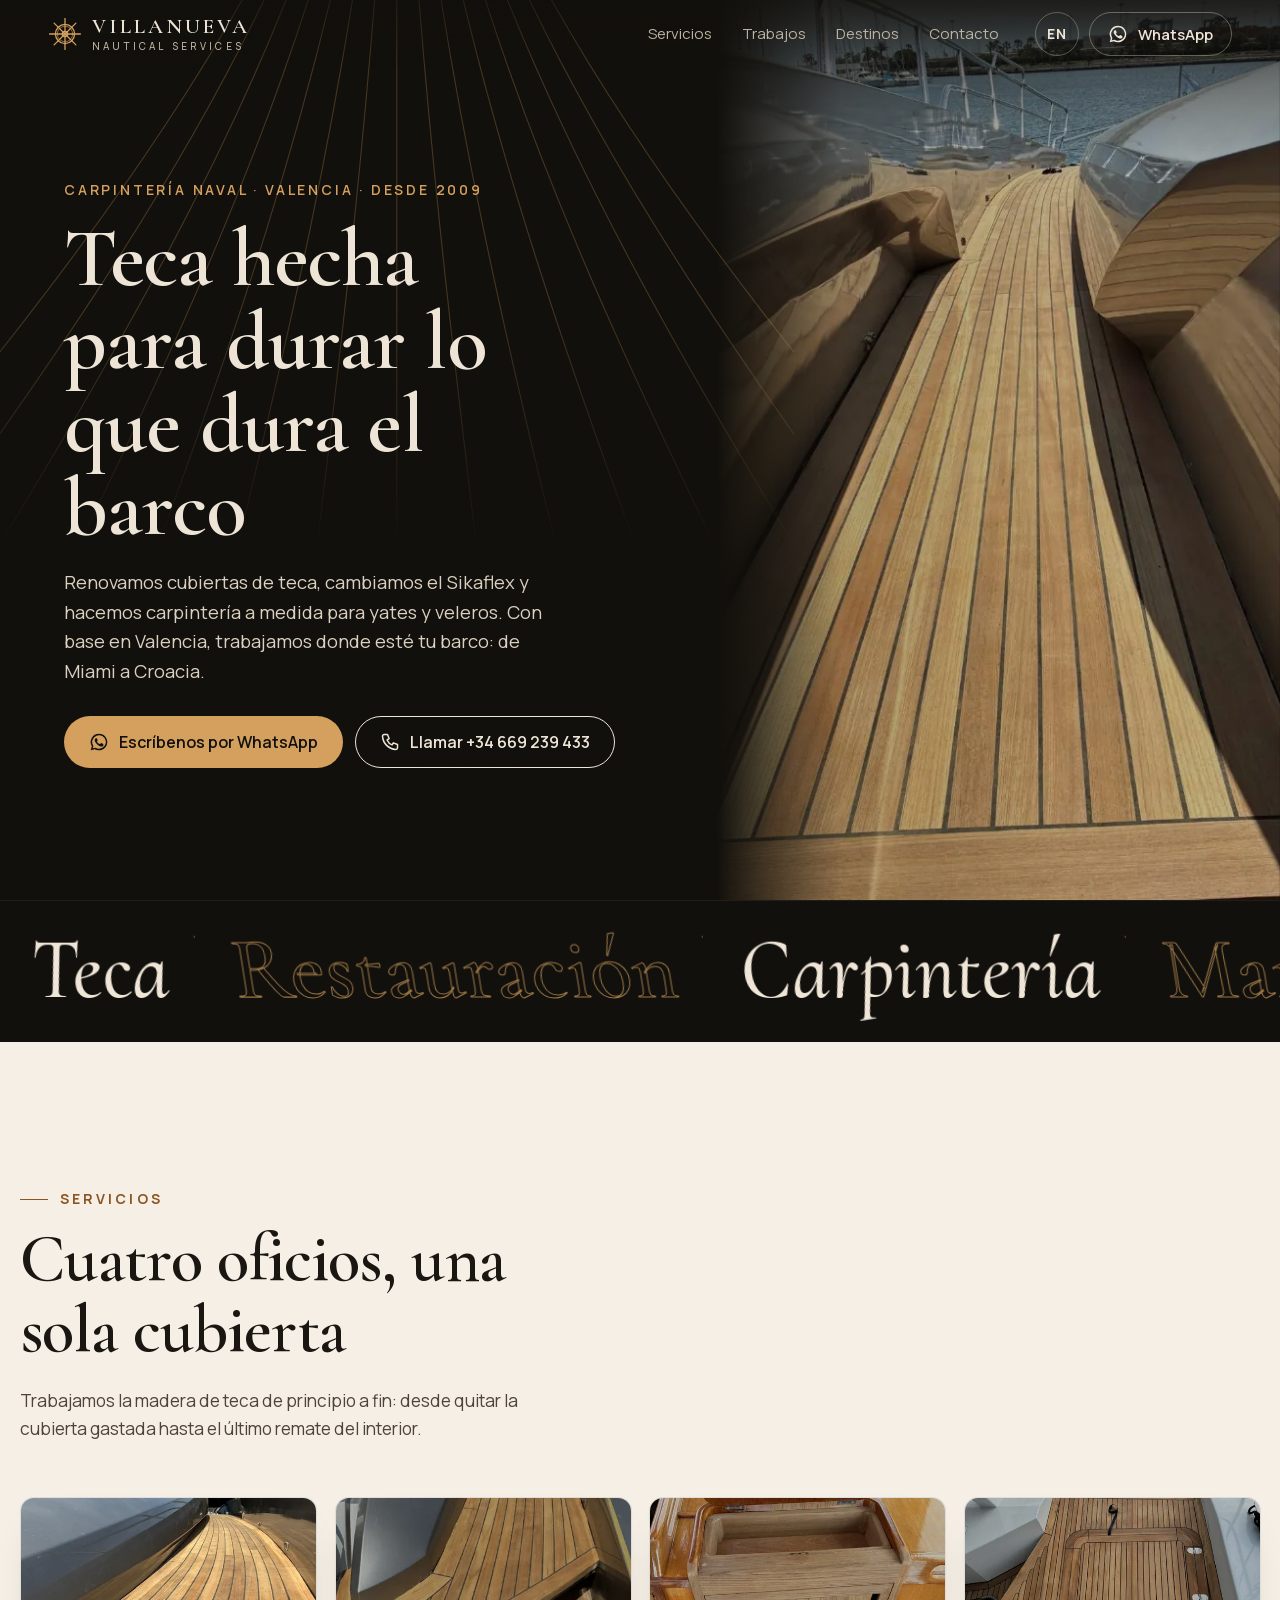
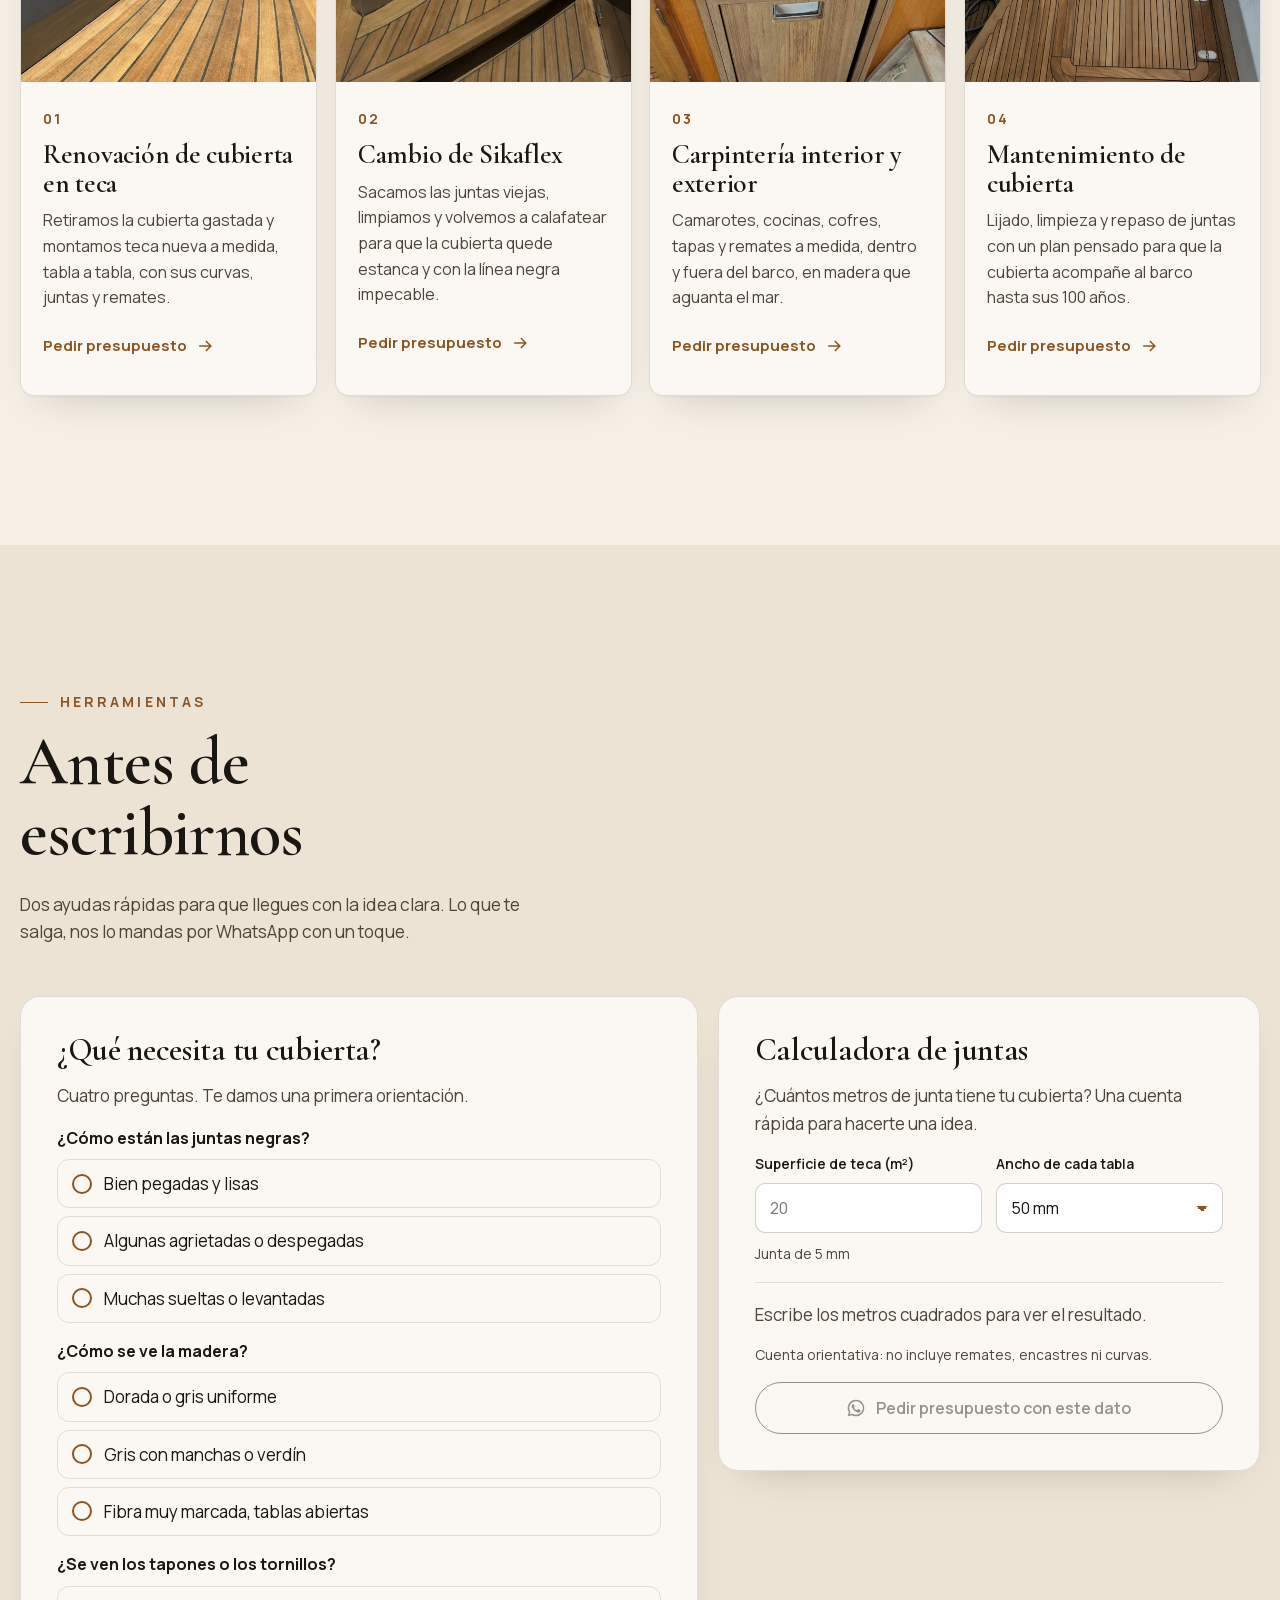
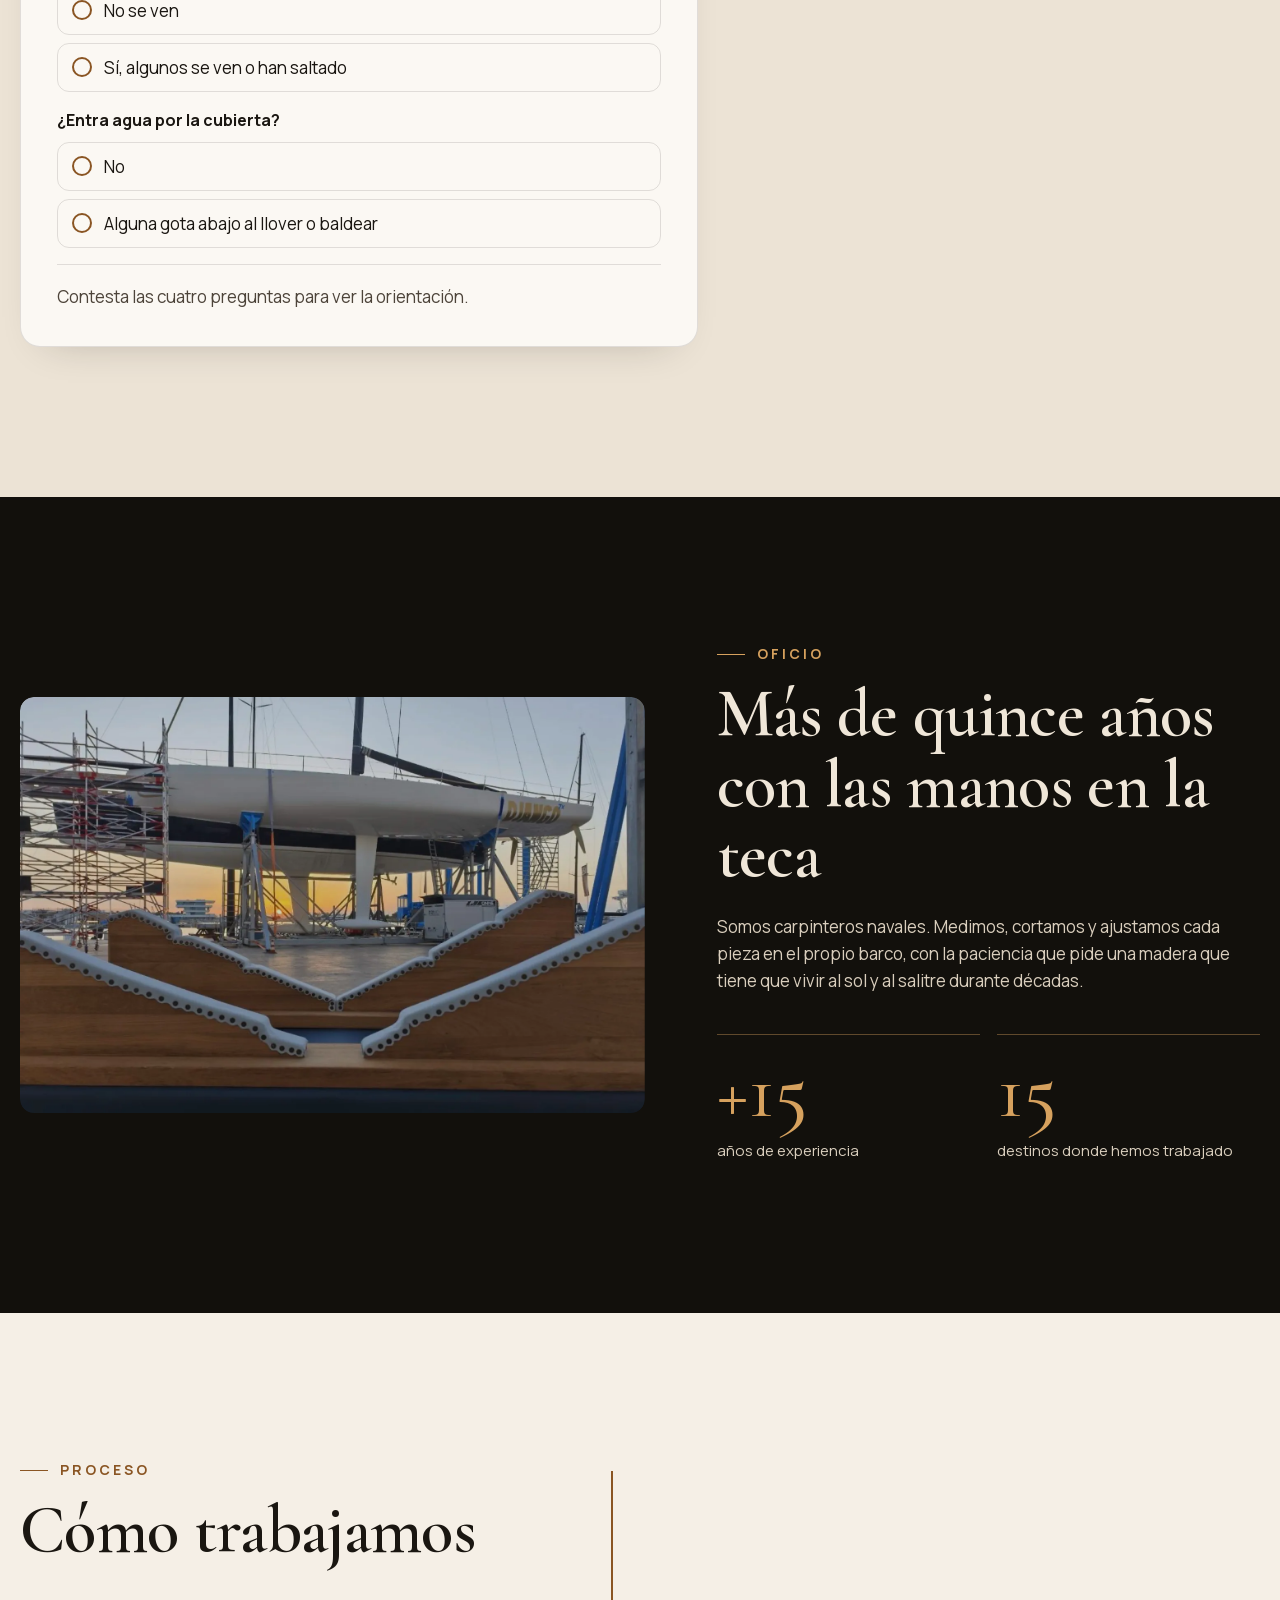
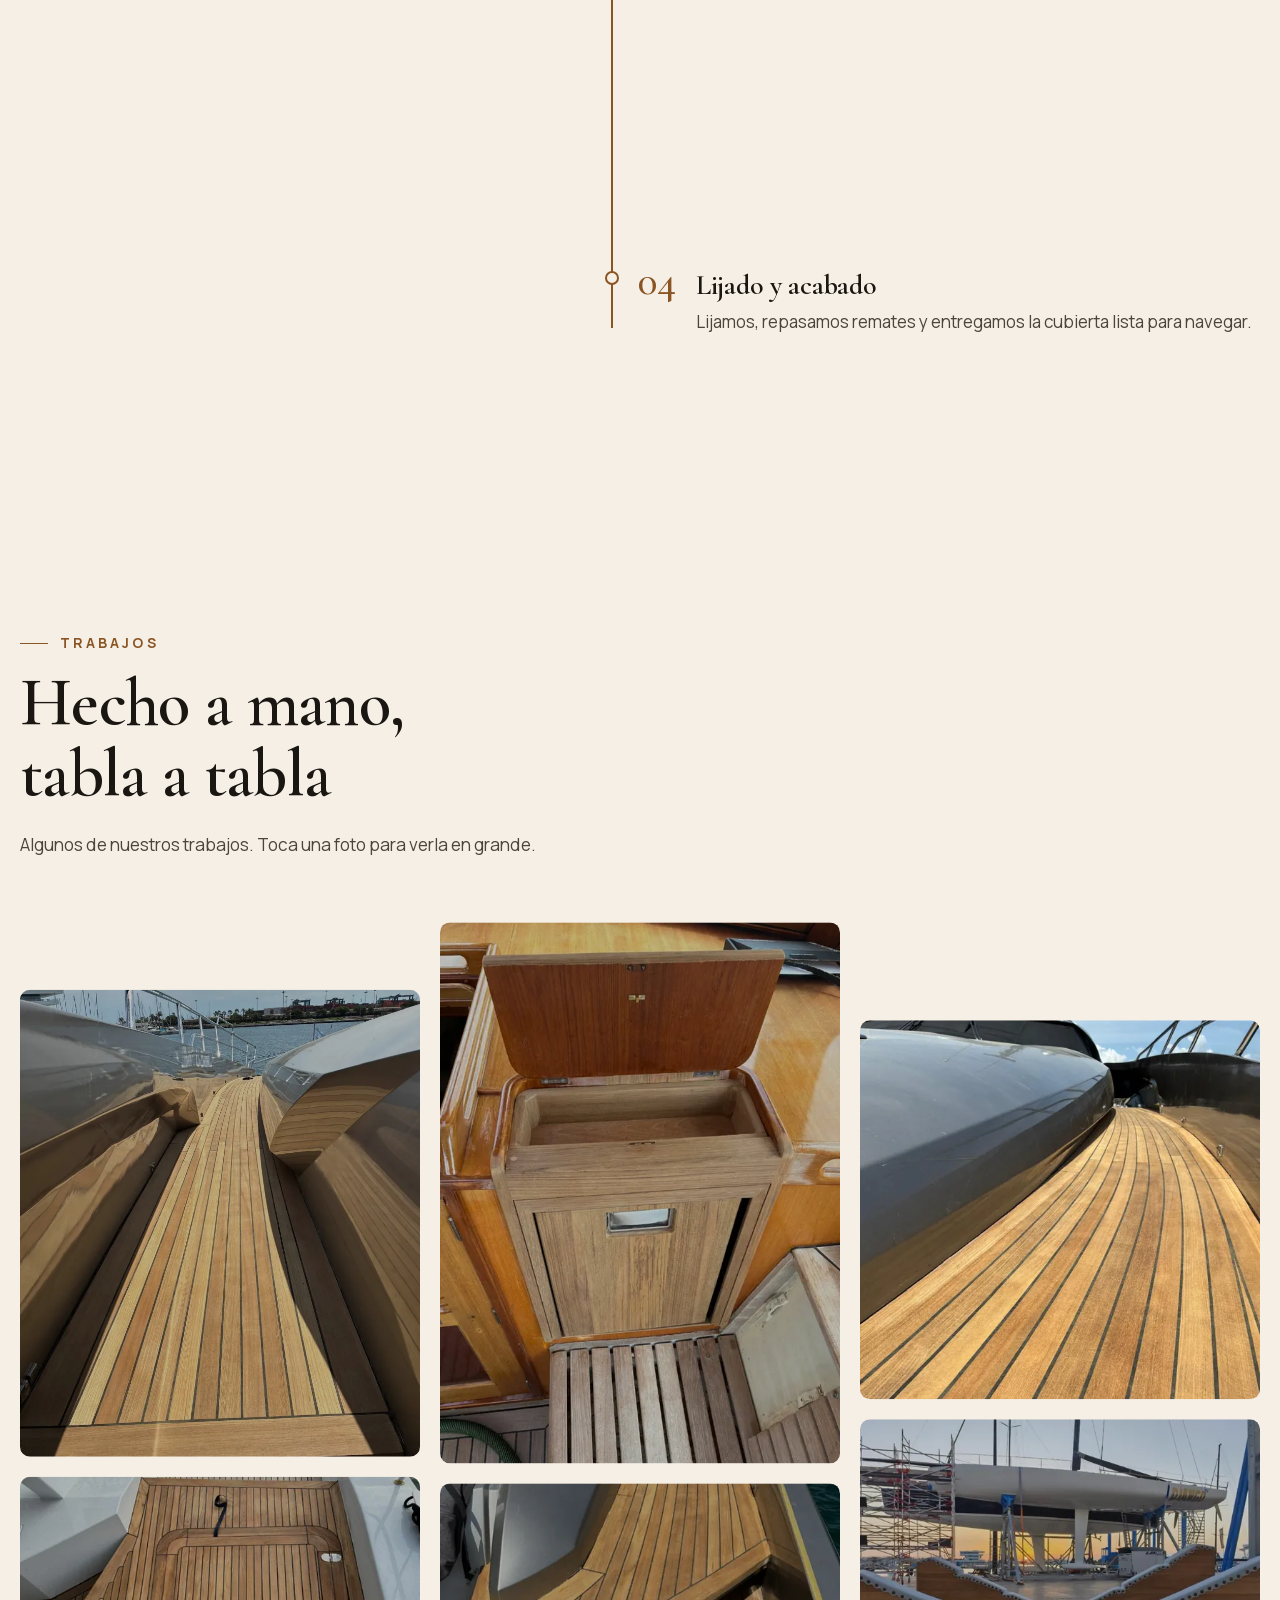
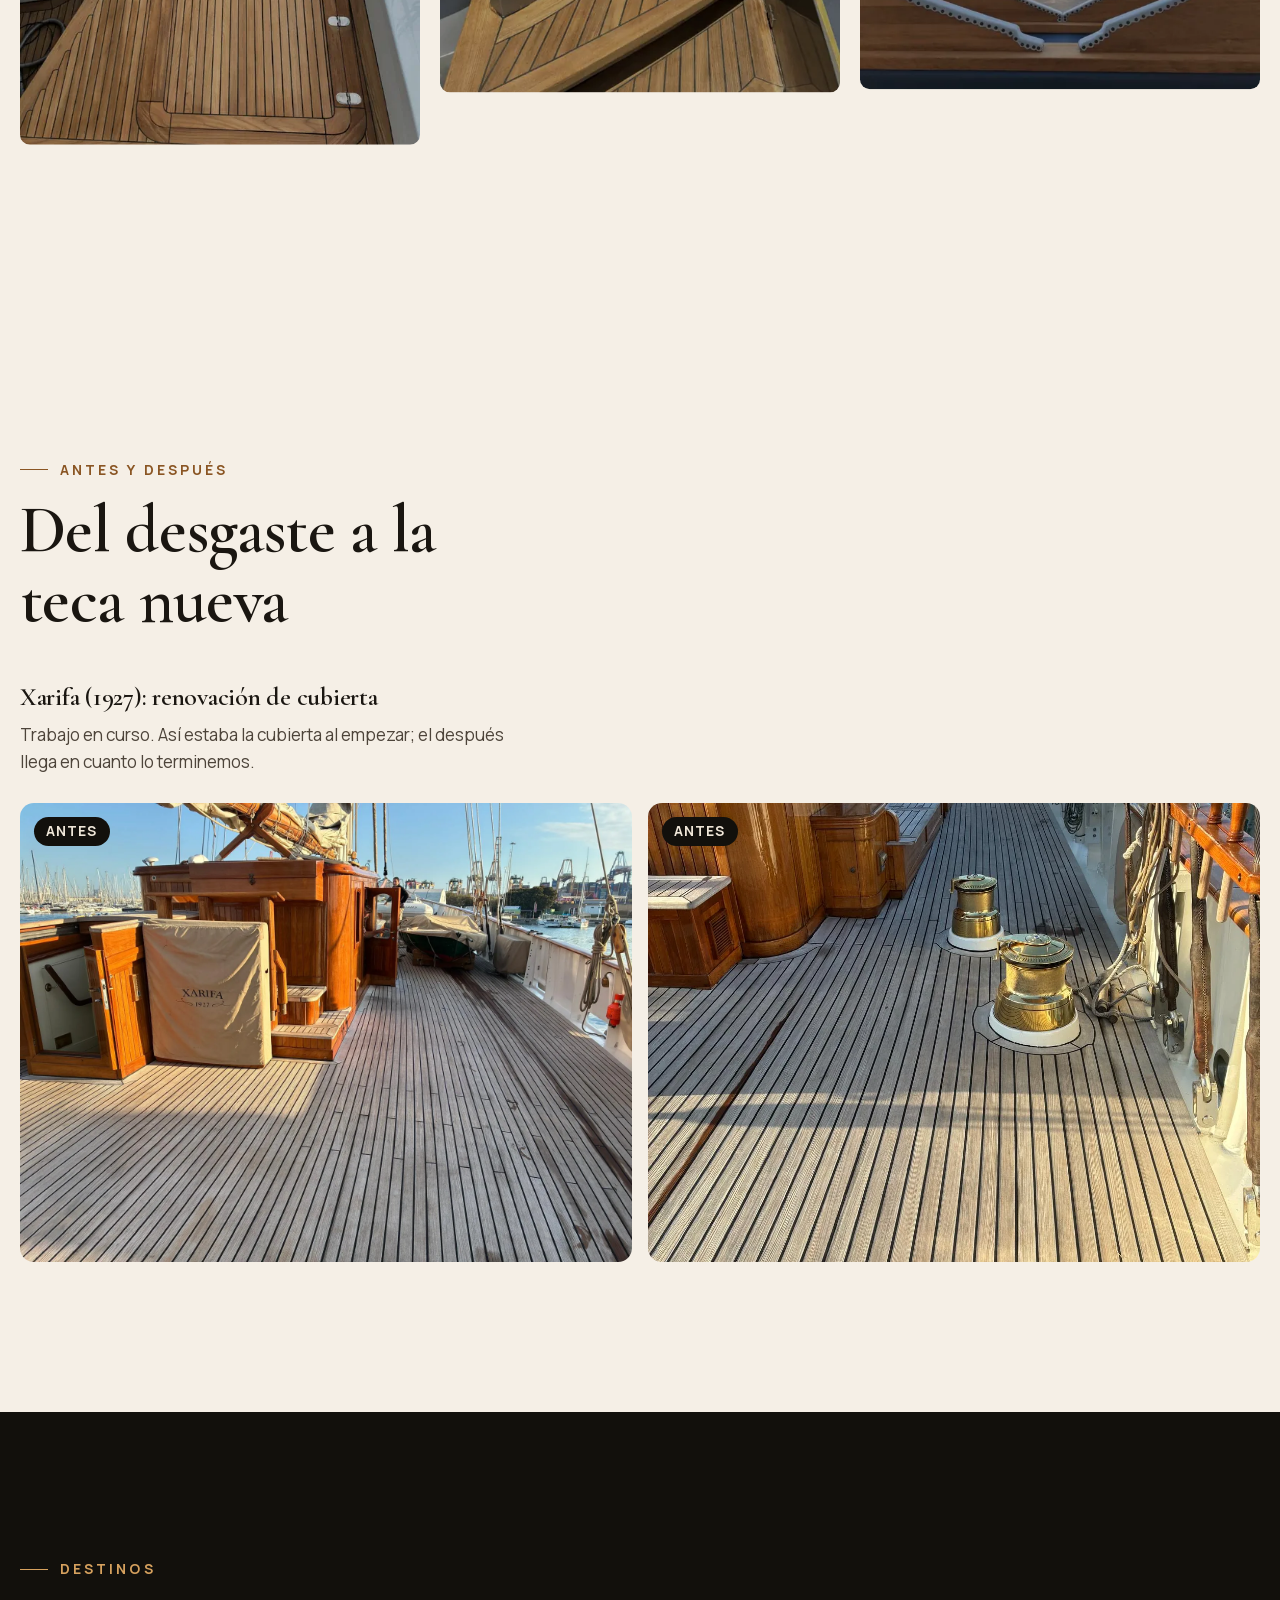
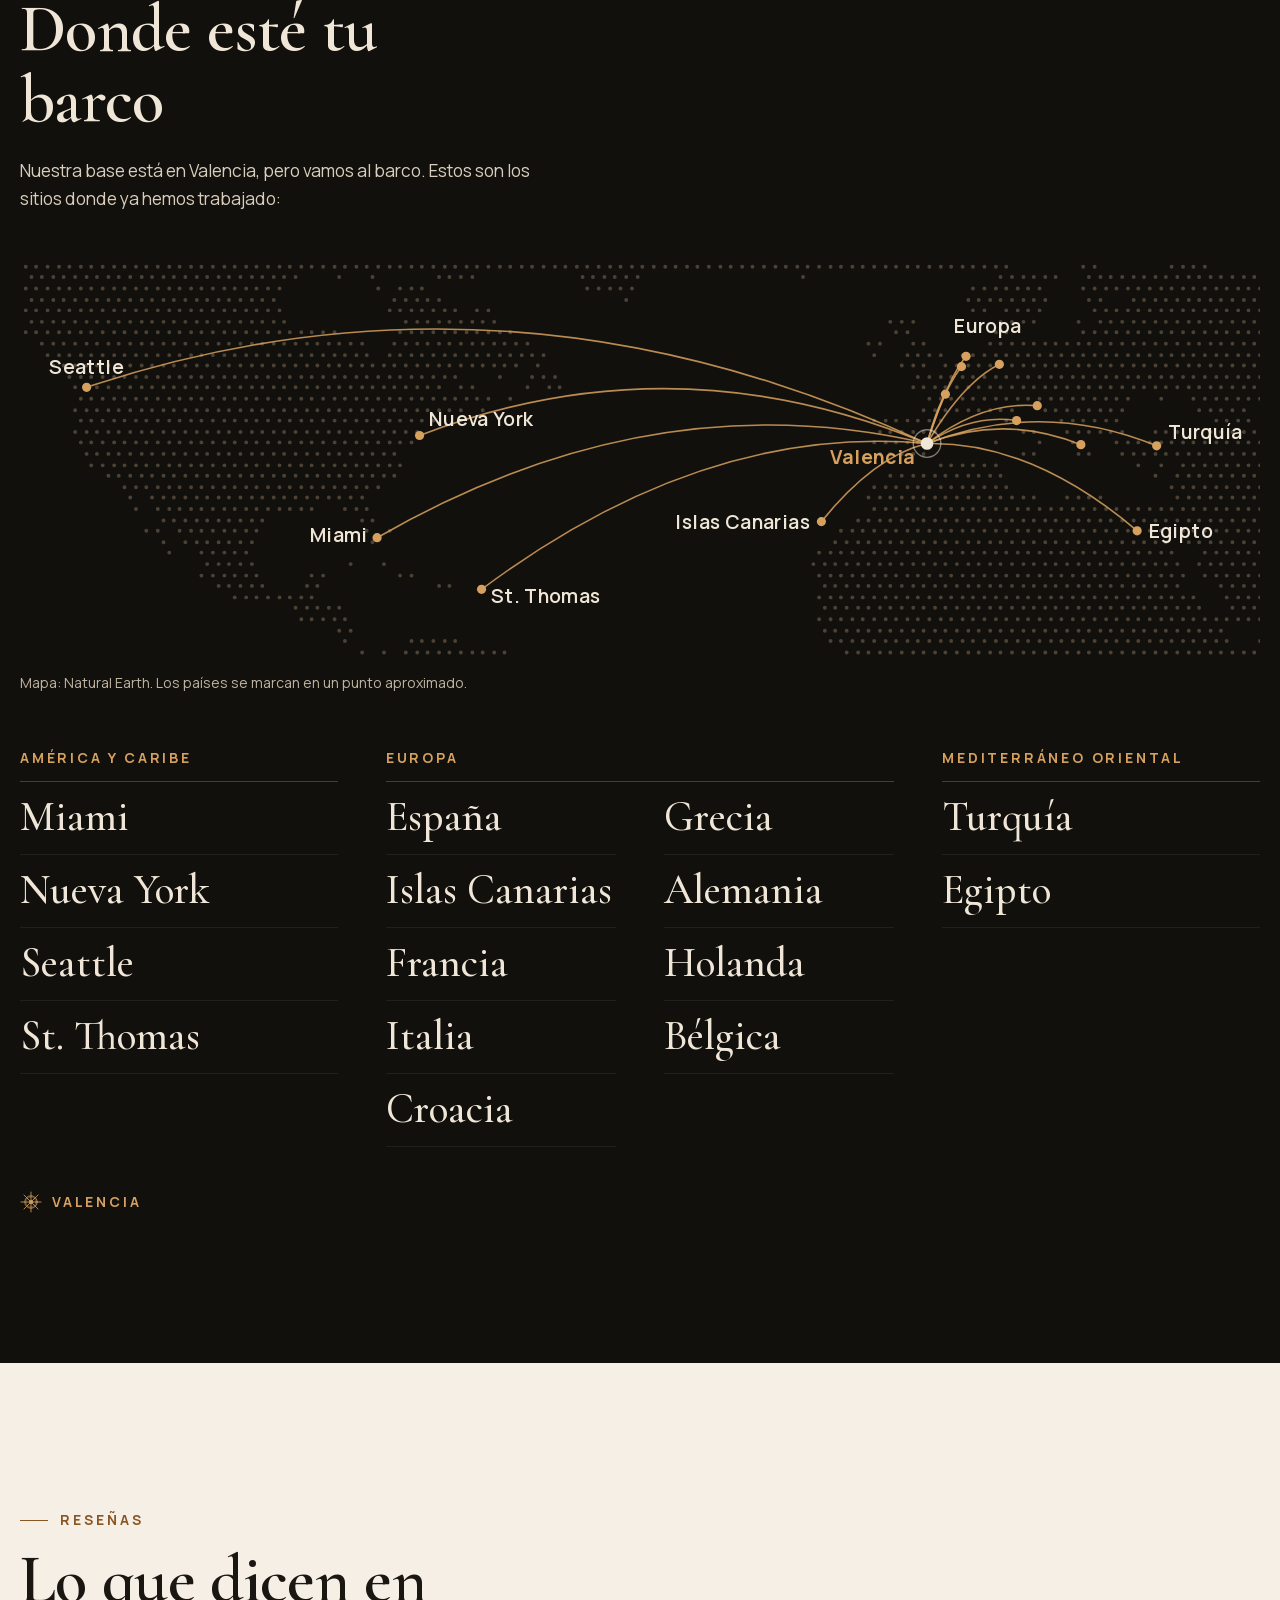
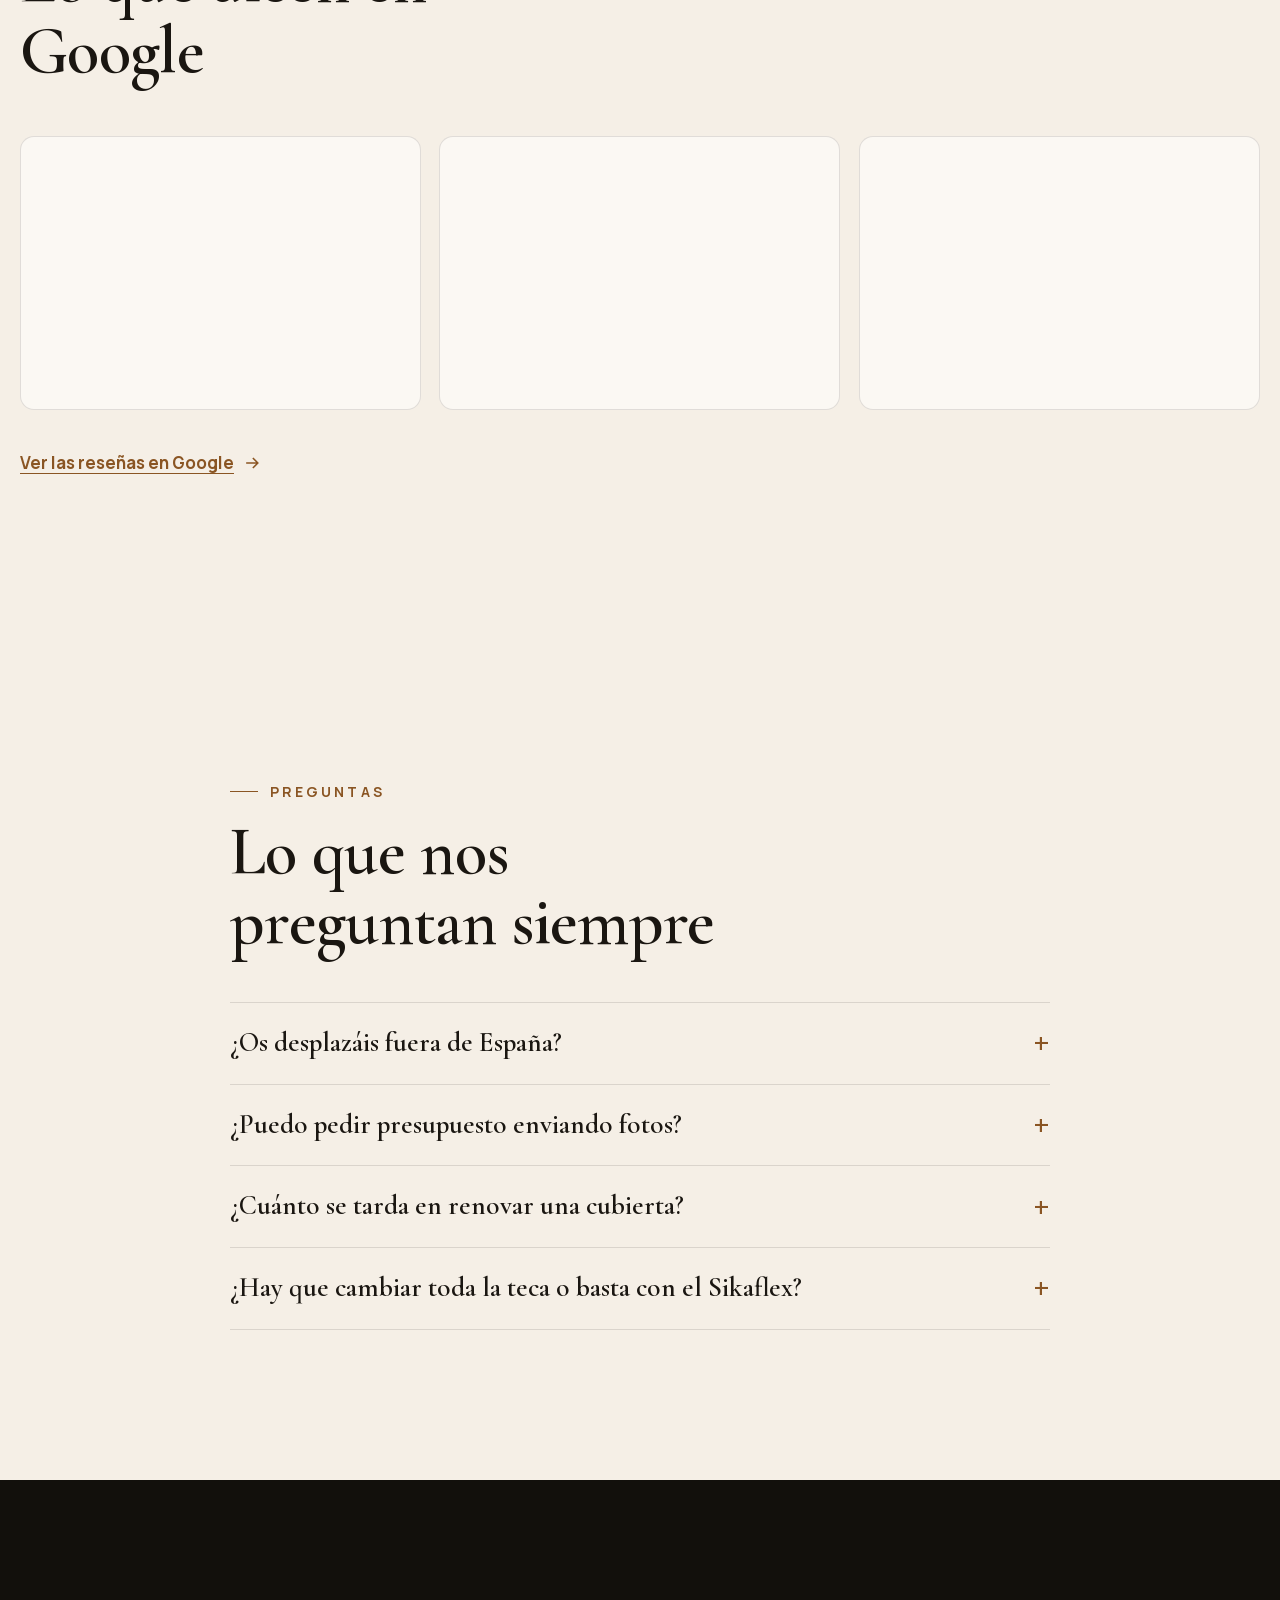
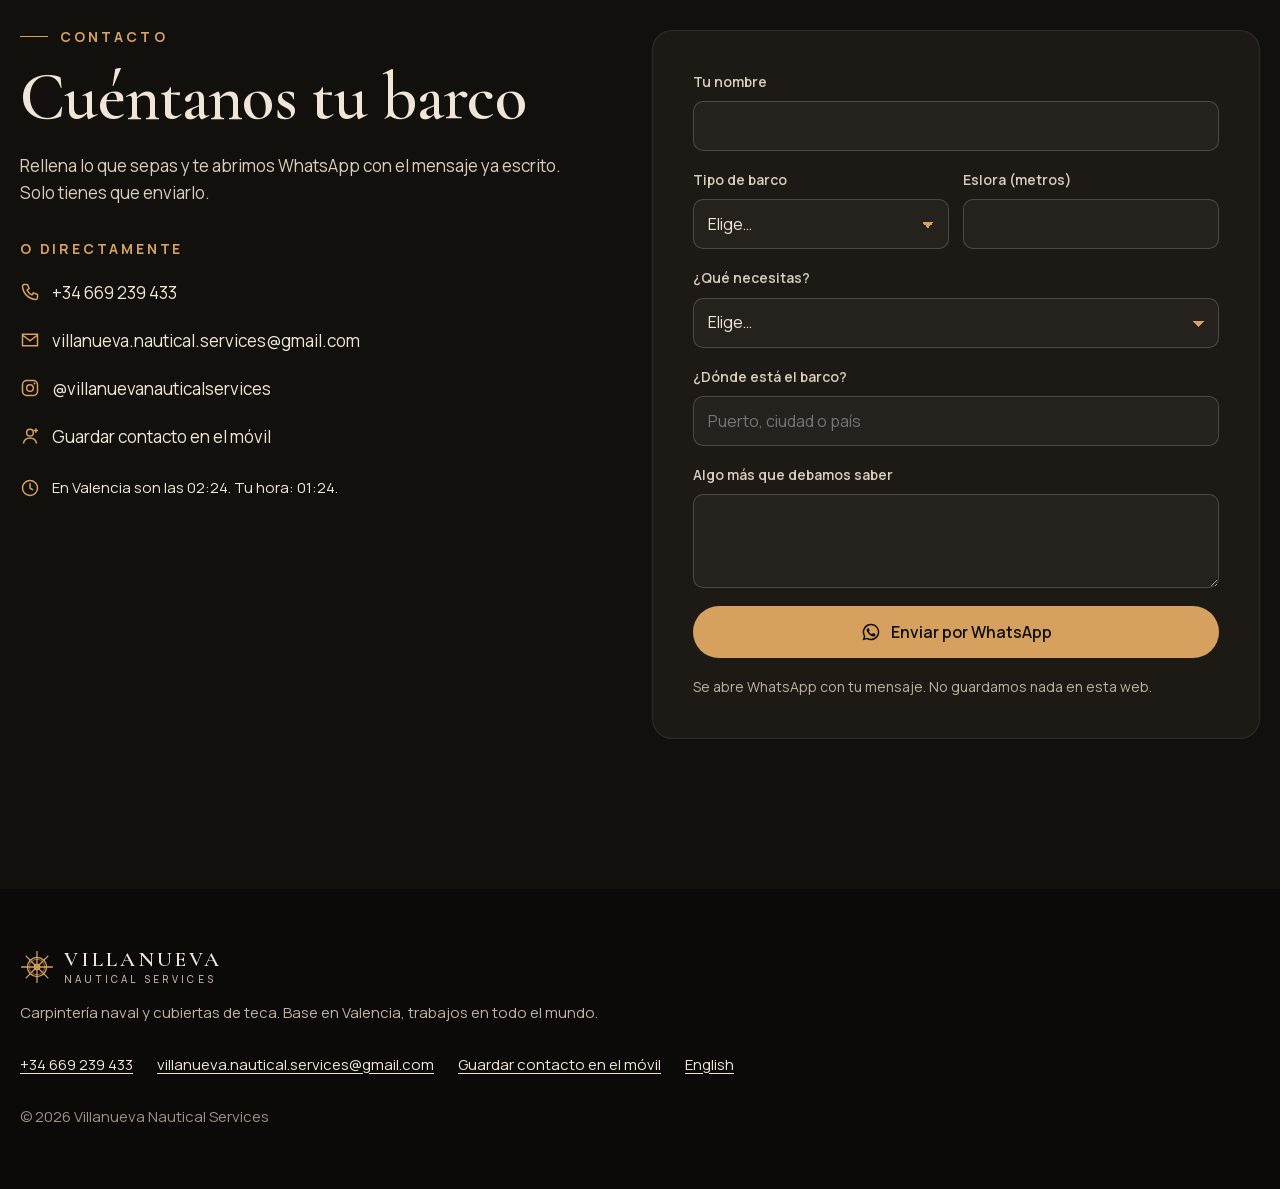
==== commit 735277c9: "Banda sin Sikaflex (Restauración) y Canarias en destinos y mapa Co-Authored-By: Claude Opus 5.5 <nor" ====
--- a/es/index.html
+++ b/es/index.html
@@ -23,11 +23,11 @@
 <meta name="twitter:card" content="summary_large_image">
 <link rel="icon" href="../assets/favicon.svg" type="image/svg+xml">
 <link rel="preload" href="../assets/fonts/Cormorant.woff2" as="font" type="font/woff2" crossorigin>
-<link rel="stylesheet" href="../assets/fonts.css?v=3">
-<link rel="stylesheet" href="../assets/movimiento.css?v=3">
-<link rel="stylesheet" href="../assets/site.css?v=3">
+<link rel="stylesheet" href="../assets/fonts.css?v=4">
+<link rel="stylesheet" href="../assets/movimiento.css?v=4">
+<link rel="stylesheet" href="../assets/site.css?v=4">
 <script>document.documentElement.classList.add('js')</script>
-<script type="application/ld+json">{"@context":"https://schema.org","@type":"LocalBusiness","name":"Villanueva Nautical Services","description":"Renovación de cubiertas de teca, cambio de Sikaflex y carpintería naval a medida. Con base en Valencia, trabajamos donde esté tu barco.","url":"https://nuriars2404-ops.github.io/villanueva-nautical/es/","image":"https://nuriars2404-ops.github.io/villanueva-nautical/img/compartir.jpg","logo":"https://nuriars2404-ops.github.io/villanueva-nautical/img/logo.png","telephone":"+34669239433","email":"villanueva.nautical.services@gmail.com","foundingDate":"2009","address":{"@type":"PostalAddress","addressLocality":"Valencia","addressCountry":"ES"},"areaServed":["Miami","New York","Seattle","St. Thomas","Spain","France","Italy","Croatia","Greece","Germany","Netherlands","Belgium","Turkey","Egypt"],"sameAs":["https://www.instagram.com/villanuevanauticalservices/"]}</script>
+<script type="application/ld+json">{"@context":"https://schema.org","@type":"LocalBusiness","name":"Villanueva Nautical Services","description":"Renovación de cubiertas de teca, cambio de Sikaflex y carpintería naval a medida. Con base en Valencia, trabajamos donde esté tu barco.","url":"https://nuriars2404-ops.github.io/villanueva-nautical/es/","image":"https://nuriars2404-ops.github.io/villanueva-nautical/img/compartir.jpg","logo":"https://nuriars2404-ops.github.io/villanueva-nautical/img/logo.png","telephone":"+34669239433","email":"villanueva.nautical.services@gmail.com","foundingDate":"2009","address":{"@type":"PostalAddress","addressLocality":"Valencia","addressCountry":"ES"},"areaServed":["Miami","New York","Seattle","St. Thomas","Spain","Canary Islands","France","Italy","Croatia","Greece","Germany","Netherlands","Belgium","Turkey","Egypt"],"sameAs":["https://www.instagram.com/villanuevanauticalservices/"]}</script>
 </head>
 <body>
 <a class="saltar" href="#servicios">Servicios</a>
@@ -55,7 +55,7 @@
   </div>
 </section>
 
-<div class="cinta" aria-hidden="true"><div class="pista"><span>Teca</span><i></i><span class=hueco>Sikaflex</span><i></i><span>Carpintería</span><i></i><span class=hueco>Mantenimiento</span><i></i><span>Calafateado</span><i></i><span class=hueco>Cubiertas</span><i></i><span>Teca</span><i></i><span class=hueco>Sikaflex</span><i></i><span>Carpintería</span><i></i><span class=hueco>Mantenimiento</span><i></i><span>Calafateado</span><i></i><span class=hueco>Cubiertas</span><i></i></div></div>
+<div class="cinta" aria-hidden="true"><div class="pista"><span>Teca</span><i></i><span class=hueco>Restauración</span><i></i><span>Carpintería</span><i></i><span class=hueco>Mantenimiento</span><i></i><span>Calafateado</span><i></i><span class=hueco>Cubiertas</span><i></i><span>Teca</span><i></i><span class=hueco>Restauración</span><i></i><span>Carpintería</span><i></i><span class=hueco>Mantenimiento</span><i></i><span>Calafateado</span><i></i><span class=hueco>Cubiertas</span><i></i></div></div>
 
 <section id="servicios" class="seccion">
   <div class="envoltura">
@@ -131,7 +131,7 @@
       <p>Somos carpinteros navales. Medimos, cortamos y ajustamos cada pieza en el propio barco, con la paciencia que pide una madera que tiene que vivir al sol y al salitre durante décadas.</p>
       <div class="stats">
         <div class="stat"><span class="n">+15</span><span class="t">años de experiencia</span></div>
-        <div class="stat"><span class="n">14</span><span class="t">destinos donde hemos trabajado</span></div>
+        <div class="stat"><span class="n">15</span><span class="t">destinos donde hemos trabajado</span></div>
       </div>
     </div>
   </div>
@@ -174,10 +174,10 @@
     <h2><span class="shiny">Donde esté tu barco</span></h2>
     <p class="intro">Nuestra base está en Valencia, pero vamos al barco. Estos son los sitios donde ya hemos trabajado:</p>
     <figure class="mapa">
-      <div class="mapa-scroll" data-prog><svg class="mapa-svg" viewBox="0 0 1080 348" role="img" aria-label="Mapa con los destinos donde hemos trabajado, desde Valencia"><path class="tierra" d="M5 5h0M14 5h0M24 5h0M34 5h0M43 5h0M53 5h0M62 5h0M72 5h0M82 5h0M91 5h0M101 5h0M110 5h0M120 5h0M130 5h0M139 5h0M149 5h0M158 5h0M168 5h0M178 5h0M187 5h0M197 5h0M206 5h0M216 5h0M226 5h0M235 5h0M245 5h0M254 5h0M264 5h0M274 5h0M283 5h0M293 5h0M302 5h0M312 5h0M322 5h0M331 5h0M341 5h0M350 5h0M360 5h0M370 5h0M379 5h0M389 5h0M398 5h0M408 5h0M418 5h0M427 5h0M437 5h0M446 5h0M456 5h0M466 5h0M475 5h0M485 5h0M494 5h0M504 5h0M514 5h0M523 5h0M533 5h0M542 5h0M552 5h0M562 5h0M571 5h0M581 5h0M590 5h0M600 5h0M610 5h0M619 5h0M629 5h0M638 5h0M648 5h0M658 5h0M667 5h0M677 5h0M686 5h0M696 5h0M706 5h0M715 5h0M725 5h0M734 5h0M744 5h0M754 5h0M763 5h0M773 5h0M782 5h0M792 5h0M802 5h0M811 5h0M821 5h0M830 5h0M840 5h0M850 5h0M859 5h0M926 5h0M936 5h0M1003 5h0M1013 5h0M1022 5h0M1032 5h0M10 14h0M19 14h0M29 14h0M38 14h0M48 14h0M58 14h0M67 14h0M77 14h0M86 14h0M96 14h0M106 14h0M115 14h0M125 14h0M134 14h0M144 14h0M154 14h0M163 14h0M173 14h0M182 14h0M192 14h0M202 14h0M211 14h0M221 14h0M230 14h0M240 14h0M278 14h0M307 14h0M365 14h0M374 14h0M384 14h0M394 14h0M490 14h0M499 14h0M509 14h0M518 14h0M528 14h0M538 14h0M682 14h0M854 14h0M864 14h0M874 14h0M883 14h0M893 14h0M902 14h0M931 14h0M941 14h0M950 14h0M960 14h0M970 14h0M979 14h0M989 14h0M998 14h0M1008 14h0M1018 14h0M1027 14h0M1037 14h0M1046 14h0M1056 14h0M1066 14h0M1075 14h0M5 24h0M14 24h0M24 24h0M34 24h0M43 24h0M53 24h0M62 24h0M72 24h0M82 24h0M91 24h0M101 24h0M110 24h0M120 24h0M130 24h0M139 24h0M149 24h0M158 24h0M168 24h0M178 24h0M187 24h0M197 24h0M206 24h0M216 24h0M226 24h0M312 24h0M331 24h0M341 24h0M350 24h0M494 24h0M504 24h0M514 24h0M523 24h0M533 24h0M830 24h0M840 24h0M850 24h0M859 24h0M869 24h0M878 24h0M888 24h0M926 24h0M936 24h0M946 24h0M955 24h0M965 24h0M974 24h0M984 24h0M994 24h0M1003 24h0M1013 24h0M1022 24h0M1032 24h0M1042 24h0M1051 24h0M1061 24h0M1070 24h0M1080 24h0M10 34h0M19 34h0M29 34h0M38 34h0M48 34h0M58 34h0M67 34h0M77 34h0M86 34h0M96 34h0M106 34h0M115 34h0M125 34h0M134 34h0M144 34h0M154 34h0M163 34h0M173 34h0M182 34h0M192 34h0M202 34h0M211 34h0M221 34h0M326 34h0M336 34h0M346 34h0M355 34h0M365 34h0M528 34h0M826 34h0M835 34h0M845 34h0M854 34h0M864 34h0M874 34h0M883 34h0M893 34h0M931 34h0M941 34h0M970 34h0M979 34h0M989 34h0M998 34h0M1008 34h0M1018 34h0M1027 34h0M1037 34h0M1046 34h0M1056 34h0M1066 34h0M1075 34h0M5 43h0M14 43h0M24 43h0M34 43h0M43 43h0M53 43h0M62 43h0M72 43h0M82 43h0M91 43h0M101 43h0M110 43h0M120 43h0M130 43h0M139 43h0M149 43h0M158 43h0M168 43h0M178 43h0M187 43h0M197 43h0M206 43h0M216 43h0M226 43h0M322 43h0M331 43h0M341 43h0M350 43h0M360 43h0M370 43h0M379 43h0M398 43h0M408 43h0M830 43h0M840 43h0M859 43h0M869 43h0M878 43h0M888 43h0M936 43h0M946 43h0M955 43h0M965 43h0M974 43h0M984 43h0M994 43h0M1003 43h0M1013 43h0M1022 43h0M1032 43h0M1042 43h0M1051 43h0M1061 43h0M1070 43h0M1080 43h0M10 53h0M19 53h0M29 53h0M38 53h0M48 53h0M58 53h0M67 53h0M77 53h0M86 53h0M96 53h0M106 53h0M115 53h0M125 53h0M134 53h0M144 53h0M154 53h0M163 53h0M173 53h0M182 53h0M192 53h0M202 53h0M211 53h0M221 53h0M230 53h0M336 53h0M346 53h0M355 53h0M365 53h0M374 53h0M384 53h0M394 53h0M403 53h0M413 53h0M758 53h0M768 53h0M778 53h0M854 53h0M864 53h0M874 53h0M883 53h0M922 53h0M941 53h0M950 53h0M960 53h0M970 53h0M979 53h0M989 53h0M998 53h0M1008 53h0M1018 53h0M1027 53h0M1037 53h0M1046 53h0M1056 53h0M1066 53h0M1075 53h0M5 62h0M14 62h0M24 62h0M34 62h0M43 62h0M53 62h0M62 62h0M72 62h0M82 62h0M91 62h0M101 62h0M110 62h0M120 62h0M130 62h0M139 62h0M149 62h0M158 62h0M168 62h0M178 62h0M187 62h0M197 62h0M206 62h0M216 62h0M226 62h0M235 62h0M245 62h0M254 62h0M264 62h0M274 62h0M331 62h0M341 62h0M350 62h0M360 62h0M370 62h0M379 62h0M389 62h0M398 62h0M408 62h0M418 62h0M427 62h0M763 62h0M773 62h0M850 62h0M859 62h0M926 62h0M936 62h0M946 62h0M955 62h0M965 62h0M974 62h0M984 62h0M994 62h0M1003 62h0M1013 62h0M1022 62h0M1032 62h0M1042 62h0M1051 62h0M1061 62h0M1070 62h0M1080 62h0M19 72h0M29 72h0M38 72h0M48 72h0M58 72h0M67 72h0M77 72h0M86 72h0M96 72h0M106 72h0M115 72h0M125 72h0M134 72h0M144 72h0M154 72h0M163 72h0M173 72h0M182 72h0M192 72h0M202 72h0M211 72h0M221 72h0M230 72h0M240 72h0M250 72h0M259 72h0M269 72h0M278 72h0M288 72h0M298 72h0M326 72h0M336 72h0M346 72h0M355 72h0M365 72h0M374 72h0M384 72h0M394 72h0M403 72h0M413 72h0M422 72h0M432 72h0M442 72h0M739 72h0M749 72h0M778 72h0M787 72h0M845 72h0M854 72h0M864 72h0M874 72h0M883 72h0M893 72h0M902 72h0M912 72h0M922 72h0M931 72h0M941 72h0M950 72h0M960 72h0M970 72h0M979 72h0M989 72h0M998 72h0M1008 72h0M1018 72h0M1027 72h0M1037 72h0M1046 72h0M1056 72h0M1066 72h0M1075 72h0M24 82h0M34 82h0M43 82h0M53 82h0M62 82h0M72 82h0M82 82h0M91 82h0M101 82h0M110 82h0M120 82h0M130 82h0M139 82h0M149 82h0M158 82h0M168 82h0M178 82h0M187 82h0M197 82h0M206 82h0M216 82h0M226 82h0M235 82h0M245 82h0M254 82h0M264 82h0M274 82h0M283 82h0M293 82h0M302 82h0M322 82h0M331 82h0M341 82h0M350 82h0M360 82h0M370 82h0M379 82h0M389 82h0M398 82h0M408 82h0M418 82h0M427 82h0M437 82h0M446 82h0M456 82h0M744 82h0M773 82h0M782 82h0M792 82h0M802 82h0M821 82h0M830 82h0M840 82h0M850 82h0M859 82h0M869 82h0M878 82h0M888 82h0M898 82h0M907 82h0M917 82h0M926 82h0M936 82h0M946 82h0M955 82h0M965 82h0M974 82h0M984 82h0M994 82h0M1003 82h0M1013 82h0M1022 82h0M1032 82h0M1042 82h0M1051 82h0M1061 82h0M1070 82h0M1080 82h0M29 91h0M38 91h0M48 91h0M58 91h0M67 91h0M77 91h0M86 91h0M96 91h0M106 91h0M115 91h0M125 91h0M134 91h0M144 91h0M154 91h0M163 91h0M173 91h0M182 91h0M192 91h0M202 91h0M211 91h0M221 91h0M230 91h0M240 91h0M250 91h0M259 91h0M269 91h0M278 91h0M288 91h0M298 91h0M307 91h0M317 91h0M326 91h0M336 91h0M346 91h0M355 91h0M365 91h0M374 91h0M384 91h0M394 91h0M403 91h0M413 91h0M422 91h0M432 91h0M451 91h0M768 91h0M778 91h0M787 91h0M806 91h0M816 91h0M826 91h0M835 91h0M845 91h0M854 91h0M864 91h0M874 91h0M883 91h0M893 91h0M902 91h0M912 91h0M922 91h0M931 91h0M941 91h0M950 91h0M960 91h0M970 91h0M979 91h0M989 91h0M998 91h0M1008 91h0M1018 91h0M1027 91h0M1037 91h0M1046 91h0M1056 91h0M1066 91h0M1075 91h0M43 101h0M53 101h0M62 101h0M72 101h0M82 101h0M91 101h0M101 101h0M110 101h0M120 101h0M130 101h0M139 101h0M149 101h0M158 101h0M168 101h0M178 101h0M187 101h0M197 101h0M206 101h0M216 101h0M226 101h0M235 101h0M245 101h0M254 101h0M264 101h0M274 101h0M283 101h0M293 101h0M302 101h0M312 101h0M322 101h0M331 101h0M341 101h0M350 101h0M360 101h0M370 101h0M379 101h0M418 101h0M446 101h0M456 101h0M466 101h0M782 101h0M792 101h0M802 101h0M811 101h0M821 101h0M830 101h0M840 101h0M850 101h0M859 101h0M869 101h0M878 101h0M888 101h0M898 101h0M907 101h0M917 101h0M926 101h0M936 101h0M946 101h0M955 101h0M965 101h0M974 101h0M984 101h0M994 101h0M1003 101h0M1013 101h0M1022 101h0M1032 101h0M1042 101h0M1051 101h0M1061 101h0M1070 101h0M1080 101h0M48 110h0M67 110h0M77 110h0M86 110h0M96 110h0M106 110h0M115 110h0M125 110h0M134 110h0M144 110h0M154 110h0M163 110h0M173 110h0M182 110h0M192 110h0M202 110h0M211 110h0M221 110h0M230 110h0M240 110h0M250 110h0M259 110h0M269 110h0M278 110h0M288 110h0M298 110h0M307 110h0M317 110h0M326 110h0M336 110h0M346 110h0M355 110h0M365 110h0M384 110h0M394 110h0M442 110h0M461 110h0M470 110h0M778 110h0M787 110h0M797 110h0M806 110h0M816 110h0M826 110h0M835 110h0M845 110h0M854 110h0M864 110h0M874 110h0M883 110h0M893 110h0M902 110h0M912 110h0M922 110h0M931 110h0M941 110h0M950 110h0M960 110h0M970 110h0M979 110h0M989 110h0M998 110h0M1008 110h0M1018 110h0M1027 110h0M1037 110h0M1046 110h0M1056 110h0M1066 110h0M1075 110h0M53 120h0M62 120h0M72 120h0M82 120h0M91 120h0M101 120h0M110 120h0M120 120h0M130 120h0M139 120h0M149 120h0M158 120h0M168 120h0M178 120h0M187 120h0M197 120h0M206 120h0M216 120h0M226 120h0M235 120h0M245 120h0M254 120h0M264 120h0M274 120h0M283 120h0M293 120h0M302 120h0M312 120h0M322 120h0M331 120h0M341 120h0M350 120h0M360 120h0M370 120h0M379 120h0M389 120h0M398 120h0M408 120h0M427 120h0M792 120h0M802 120h0M811 120h0M821 120h0M830 120h0M840 120h0M850 120h0M859 120h0M869 120h0M878 120h0M888 120h0M898 120h0M907 120h0M917 120h0M926 120h0M936 120h0M946 120h0M955 120h0M965 120h0M994 120h0M1022 120h0M1032 120h0M1042 120h0M1051 120h0M1061 120h0M1070 120h0M1080 120h0M48 130h0M58 130h0M67 130h0M77 130h0M86 130h0M96 130h0M106 130h0M115 130h0M125 130h0M134 130h0M144 130h0M154 130h0M163 130h0M173 130h0M182 130h0M192 130h0M202 130h0M211 130h0M221 130h0M230 130h0M240 130h0M250 130h0M259 130h0M269 130h0M278 130h0M288 130h0M298 130h0M307 130h0M317 130h0M326 130h0M336 130h0M346 130h0M355 130h0M365 130h0M374 130h0M384 130h0M403 130h0M787 130h0M797 130h0M806 130h0M816 130h0M826 130h0M835 130h0M845 130h0M854 130h0M864 130h0M893 130h0M902 130h0M912 130h0M922 130h0M931 130h0M941 130h0M950 130h0M960 130h0M1027 130h0M1037 130h0M1046 130h0M1056 130h0M1066 130h0M53 139h0M62 139h0M72 139h0M82 139h0M91 139h0M101 139h0M110 139h0M120 139h0M130 139h0M139 139h0M149 139h0M158 139h0M168 139h0M178 139h0M187 139h0M197 139h0M206 139h0M216 139h0M226 139h0M235 139h0M245 139h0M254 139h0M264 139h0M274 139h0M283 139h0M293 139h0M302 139h0M312 139h0M322 139h0M331 139h0M341 139h0M350 139h0M360 139h0M744 139h0M754 139h0M763 139h0M773 139h0M782 139h0M792 139h0M802 139h0M859 139h0M869 139h0M907 139h0M917 139h0M926 139h0M936 139h0M946 139h0M955 139h0M1042 139h0M1051 139h0M1061 139h0M1070 139h0M48 149h0M58 149h0M67 149h0M77 149h0M86 149h0M96 149h0M106 149h0M115 149h0M125 149h0M134 149h0M144 149h0M154 149h0M163 149h0M173 149h0M182 149h0M192 149h0M202 149h0M211 149h0M221 149h0M230 149h0M240 149h0M250 149h0M259 149h0M269 149h0M278 149h0M288 149h0M298 149h0M307 149h0M317 149h0M326 149h0M336 149h0M346 149h0M749 149h0M758 149h0M768 149h0M778 149h0M787 149h0M797 149h0M874 149h0M883 149h0M912 149h0M922 149h0M931 149h0M941 149h0M950 149h0M960 149h0M989 149h0M998 149h0M1008 149h0M1037 149h0M1046 149h0M1056 149h0M1066 149h0M1075 149h0M53 158h0M62 158h0M72 158h0M82 158h0M91 158h0M101 158h0M110 158h0M120 158h0M130 158h0M139 158h0M149 158h0M158 158h0M168 158h0M178 158h0M187 158h0M197 158h0M206 158h0M216 158h0M226 158h0M235 158h0M245 158h0M254 158h0M264 158h0M274 158h0M283 158h0M293 158h0M302 158h0M312 158h0M322 158h0M331 158h0M341 158h0M744 158h0M754 158h0M763 158h0M773 158h0M782 158h0M850 158h0M888 158h0M917 158h0M926 158h0M955 158h0M965 158h0M974 158h0M984 158h0M994 158h0M1003 158h0M1013 158h0M1022 158h0M1032 158h0M1042 158h0M1051 158h0M1061 158h0M1070 158h0M1080 158h0M58 168h0M67 168h0M77 168h0M86 168h0M96 168h0M106 168h0M115 168h0M125 168h0M134 168h0M144 168h0M154 168h0M163 168h0M173 168h0M182 168h0M192 168h0M202 168h0M211 168h0M221 168h0M230 168h0M240 168h0M250 168h0M259 168h0M269 168h0M278 168h0M288 168h0M298 168h0M307 168h0M317 168h0M326 168h0M749 168h0M758 168h0M768 168h0M778 168h0M787 168h0M874 168h0M883 168h0M922 168h0M931 168h0M960 168h0M970 168h0M979 168h0M989 168h0M998 168h0M1008 168h0M1018 168h0M1027 168h0M1037 168h0M1046 168h0M1056 168h0M1066 168h0M1075 168h0M62 178h0M72 178h0M82 178h0M91 178h0M101 178h0M110 178h0M120 178h0M130 178h0M139 178h0M149 178h0M158 178h0M168 178h0M178 178h0M187 178h0M197 178h0M206 178h0M216 178h0M226 178h0M235 178h0M245 178h0M254 178h0M264 178h0M274 178h0M283 178h0M293 178h0M302 178h0M312 178h0M322 178h0M331 178h0M802 178h0M811 178h0M821 178h0M830 178h0M840 178h0M850 178h0M974 178h0M994 178h0M1013 178h0M1022 178h0M1032 178h0M1042 178h0M1051 178h0M1061 178h0M1070 178h0M1080 178h0M77 187h0M86 187h0M96 187h0M106 187h0M115 187h0M125 187h0M134 187h0M144 187h0M154 187h0M163 187h0M173 187h0M182 187h0M192 187h0M202 187h0M211 187h0M221 187h0M230 187h0M240 187h0M250 187h0M259 187h0M269 187h0M278 187h0M288 187h0M298 187h0M307 187h0M317 187h0M326 187h0M758 187h0M768 187h0M778 187h0M787 187h0M797 187h0M806 187h0M816 187h0M826 187h0M835 187h0M845 187h0M854 187h0M989 187h0M1008 187h0M1018 187h0M1027 187h0M1037 187h0M1046 187h0M1056 187h0M1066 187h0M1075 187h0M91 197h0M101 197h0M110 197h0M120 197h0M130 197h0M139 197h0M149 197h0M158 197h0M168 197h0M178 197h0M187 197h0M197 197h0M206 197h0M216 197h0M226 197h0M235 197h0M245 197h0M254 197h0M264 197h0M274 197h0M283 197h0M293 197h0M302 197h0M312 197h0M744 197h0M754 197h0M763 197h0M773 197h0M782 197h0M792 197h0M802 197h0M811 197h0M821 197h0M830 197h0M840 197h0M850 197h0M859 197h0M1003 197h0M1013 197h0M1022 197h0M1032 197h0M1042 197h0M1051 197h0M1061 197h0M1070 197h0M1080 197h0M96 206h0M115 206h0M125 206h0M134 206h0M144 206h0M154 206h0M163 206h0M173 206h0M182 206h0M192 206h0M202 206h0M211 206h0M221 206h0M230 206h0M240 206h0M250 206h0M259 206h0M269 206h0M278 206h0M288 206h0M298 206h0M739 206h0M749 206h0M758 206h0M768 206h0M778 206h0M787 206h0M797 206h0M806 206h0M816 206h0M826 206h0M835 206h0M845 206h0M854 206h0M864 206h0M874 206h0M883 206h0M912 206h0M922 206h0M931 206h0M941 206h0M1008 206h0M1018 206h0M1027 206h0M1037 206h0M1046 206h0M1056 206h0M1066 206h0M1075 206h0M101 216h0M120 216h0M130 216h0M139 216h0M149 216h0M158 216h0M168 216h0M178 216h0M187 216h0M197 216h0M206 216h0M216 216h0M226 216h0M235 216h0M245 216h0M254 216h0M283 216h0M293 216h0M302 216h0M744 216h0M754 216h0M763 216h0M773 216h0M782 216h0M792 216h0M802 216h0M811 216h0M821 216h0M830 216h0M840 216h0M850 216h0M859 216h0M869 216h0M878 216h0M888 216h0M898 216h0M907 216h0M917 216h0M926 216h0M936 216h0M946 216h0M955 216h0M965 216h0M974 216h0M984 216h0M994 216h0M1003 216h0M1013 216h0M1022 216h0M1032 216h0M1042 216h0M1051 216h0M1061 216h0M1070 216h0M1080 216h0M125 226h0M134 226h0M144 226h0M154 226h0M163 226h0M173 226h0M182 226h0M192 226h0M202 226h0M211 226h0M298 226h0M307 226h0M730 226h0M739 226h0M749 226h0M758 226h0M768 226h0M778 226h0M787 226h0M797 226h0M806 226h0M816 226h0M826 226h0M835 226h0M845 226h0M854 226h0M864 226h0M874 226h0M883 226h0M893 226h0M902 226h0M912 226h0M922 226h0M931 226h0M941 226h0M950 226h0M960 226h0M970 226h0M979 226h0M989 226h0M998 226h0M1008 226h0M1018 226h0M1027 226h0M1037 226h0M1046 226h0M1056 226h0M1066 226h0M1075 226h0M110 235h0M120 235h0M139 235h0M149 235h0M158 235h0M168 235h0M178 235h0M187 235h0M197 235h0M206 235h0M302 235h0M322 235h0M715 235h0M725 235h0M734 235h0M744 235h0M754 235h0M763 235h0M773 235h0M782 235h0M792 235h0M802 235h0M811 235h0M821 235h0M830 235h0M840 235h0M850 235h0M859 235h0M869 235h0M878 235h0M888 235h0M898 235h0M907 235h0M917 235h0M926 235h0M936 235h0M946 235h0M955 235h0M965 235h0M974 235h0M984 235h0M994 235h0M1013 235h0M1022 235h0M1032 235h0M1042 235h0M1051 235h0M1061 235h0M1070 235h0M1080 235h0M125 245h0M144 245h0M154 245h0M163 245h0M173 245h0M182 245h0M192 245h0M202 245h0M307 245h0M710 245h0M720 245h0M730 245h0M739 245h0M749 245h0M758 245h0M768 245h0M778 245h0M787 245h0M797 245h0M806 245h0M816 245h0M826 245h0M835 245h0M845 245h0M854 245h0M864 245h0M874 245h0M883 245h0M893 245h0M902 245h0M912 245h0M922 245h0M931 245h0M941 245h0M950 245h0M960 245h0M970 245h0M979 245h0M989 245h0M998 245h0M1018 245h0M1027 245h0M1037 245h0M1046 245h0M1056 245h0M1066 245h0M1075 245h0M130 254h0M158 254h0M168 254h0M178 254h0M187 254h0M197 254h0M696 254h0M706 254h0M715 254h0M725 254h0M734 254h0M744 254h0M754 254h0M763 254h0M773 254h0M782 254h0M792 254h0M802 254h0M811 254h0M821 254h0M830 254h0M840 254h0M850 254h0M859 254h0M869 254h0M878 254h0M888 254h0M898 254h0M907 254h0M917 254h0M926 254h0M936 254h0M946 254h0M955 254h0M965 254h0M974 254h0M984 254h0M994 254h0M1003 254h0M1032 254h0M1042 254h0M1051 254h0M1061 254h0M1070 254h0M1080 254h0M163 264h0M173 264h0M182 264h0M192 264h0M202 264h0M288 264h0M317 264h0M691 264h0M701 264h0M710 264h0M720 264h0M730 264h0M739 264h0M749 264h0M758 264h0M768 264h0M778 264h0M787 264h0M797 264h0M806 264h0M816 264h0M826 264h0M835 264h0M845 264h0M854 264h0M864 264h0M874 264h0M883 264h0M893 264h0M902 264h0M912 264h0M922 264h0M931 264h0M941 264h0M950 264h0M960 264h0M970 264h0M979 264h0M989 264h0M998 264h0M1008 264h0M1027 264h0M1037 264h0M1046 264h0M1056 264h0M1066 264h0M1075 264h0M158 274h0M168 274h0M178 274h0M187 274h0M197 274h0M206 274h0M254 274h0M264 274h0M331 274h0M341 274h0M696 274h0M706 274h0M715 274h0M725 274h0M734 274h0M744 274h0M754 274h0M763 274h0M773 274h0M782 274h0M792 274h0M802 274h0M811 274h0M821 274h0M830 274h0M840 274h0M850 274h0M859 274h0M869 274h0M878 274h0M888 274h0M898 274h0M907 274h0M917 274h0M926 274h0M936 274h0M946 274h0M955 274h0M965 274h0M974 274h0M984 274h0M994 274h0M1003 274h0M1013 274h0M1032 274h0M1042 274h0M1051 274h0M1061 274h0M1070 274h0M1080 274h0M173 283h0M182 283h0M192 283h0M202 283h0M211 283h0M250 283h0M259 283h0M365 283h0M374 283h0M701 283h0M710 283h0M720 283h0M730 283h0M739 283h0M749 283h0M758 283h0M768 283h0M778 283h0M787 283h0M797 283h0M806 283h0M816 283h0M826 283h0M835 283h0M845 283h0M854 283h0M864 283h0M874 283h0M883 283h0M893 283h0M902 283h0M912 283h0M922 283h0M931 283h0M941 283h0M950 283h0M960 283h0M970 283h0M979 283h0M989 283h0M998 283h0M1008 283h0M1046 283h0M1056 283h0M1066 283h0M1075 283h0M187 293h0M197 293h0M206 293h0M216 293h0M226 293h0M235 293h0M245 293h0M254 293h0M696 293h0M706 293h0M715 293h0M725 293h0M734 293h0M744 293h0M754 293h0M763 293h0M773 293h0M782 293h0M792 293h0M802 293h0M811 293h0M821 293h0M830 293h0M840 293h0M850 293h0M859 293h0M869 293h0M878 293h0M888 293h0M898 293h0M907 293h0M917 293h0M926 293h0M936 293h0M946 293h0M955 293h0M965 293h0M974 293h0M984 293h0M994 293h0M1003 293h0M1013 293h0M1022 293h0M1051 293h0M1061 293h0M1070 293h0M1080 293h0M240 302h0M250 302h0M259 302h0M269 302h0M278 302h0M701 302h0M710 302h0M720 302h0M730 302h0M739 302h0M749 302h0M758 302h0M768 302h0M778 302h0M787 302h0M797 302h0M806 302h0M816 302h0M826 302h0M835 302h0M845 302h0M854 302h0M864 302h0M874 302h0M883 302h0M893 302h0M902 302h0M912 302h0M922 302h0M931 302h0M941 302h0M950 302h0M960 302h0M970 302h0M979 302h0M989 302h0M998 302h0M1008 302h0M1018 302h0M1027 302h0M1056 302h0M1066 302h0M1075 302h0M245 312h0M254 312h0M264 312h0M274 312h0M283 312h0M696 312h0M706 312h0M715 312h0M725 312h0M734 312h0M744 312h0M754 312h0M763 312h0M773 312h0M782 312h0M792 312h0M802 312h0M811 312h0M821 312h0M830 312h0M840 312h0M850 312h0M859 312h0M869 312h0M878 312h0M888 312h0M898 312h0M907 312h0M917 312h0M926 312h0M936 312h0M946 312h0M955 312h0M965 312h0M974 312h0M984 312h0M994 312h0M1003 312h0M1013 312h0M1022 312h0M1032 312h0M1042 312h0M1051 312h0M1061 312h0M1070 312h0M1080 312h0M278 322h0M288 322h0M701 322h0M710 322h0M720 322h0M730 322h0M739 322h0M749 322h0M758 322h0M768 322h0M778 322h0M787 322h0M797 322h0M806 322h0M816 322h0M826 322h0M835 322h0M845 322h0M854 322h0M864 322h0M874 322h0M883 322h0M893 322h0M902 322h0M912 322h0M922 322h0M931 322h0M941 322h0M950 322h0M960 322h0M970 322h0M979 322h0M989 322h0M998 322h0M1008 322h0M1018 322h0M1027 322h0M1037 322h0M1046 322h0M283 331h0M341 331h0M350 331h0M360 331h0M370 331h0M379 331h0M706 331h0M715 331h0M725 331h0M734 331h0M744 331h0M754 331h0M763 331h0M773 331h0M782 331h0M792 331h0M802 331h0M811 331h0M821 331h0M830 331h0M840 331h0M850 331h0M859 331h0M869 331h0M878 331h0M888 331h0M898 331h0M907 331h0M917 331h0M926 331h0M936 331h0M946 331h0M955 331h0M965 331h0M974 331h0M984 331h0M994 331h0M1003 331h0M1013 331h0M1022 331h0M1032 331h0M1042 331h0M1051 331h0M1080 331h0M298 341h0M317 341h0M336 341h0M346 341h0M355 341h0M365 341h0M374 341h0M384 341h0M394 341h0M403 341h0M413 341h0M422 341h0M720 341h0M730 341h0M739 341h0M749 341h0M758 341h0M768 341h0M778 341h0M787 341h0M797 341h0M806 341h0M816 341h0M826 341h0M835 341h0M845 341h0M854 341h0M864 341h0M874 341h0M883 341h0M893 341h0M902 341h0M912 341h0M922 341h0M931 341h0M941 341h0M950 341h0M960 341h0M970 341h0M979 341h0M989 341h0M998 341h0M1008 341h0M1018 341h0M1027 341h0M1037 341h0M1046 341h0M1056 341h0M1066 341h0M1075 341h0"/><g class="arcos"><path class="arco" style="--i:0" pathLength="1" d="M790 159Q424 -12 58 110"/><path class="arco" style="--i:1" pathLength="1" d="M790 159Q569 67 348 152"/><path class="arco" style="--i:2" pathLength="1" d="M790 159Q550 103 311 241"/><path class="arco" style="--i:3" pathLength="1" d="M790 159Q596 141 402 286"/><path class="arco" style="--i:4" pathLength="1" d="M790 159Q798 129 806 116"/><path class="arco" style="--i:5" pathLength="1" d="M790 159Q829 133 868 139"/><path class="arco" style="--i:6" pathLength="1" d="M790 159Q838 122 886 126"/><path class="arco" style="--i:7" pathLength="1" d="M790 159Q857 133 924 160"/><path class="arco" style="--i:8" pathLength="1" d="M790 159Q821 106 853 90"/><path class="arco" style="--i:9" pathLength="1" d="M790 159Q807 104 824 83"/><path class="arco" style="--i:10" pathLength="1" d="M790 159Q805 111 820 92"/><path class="arco" style="--i:11" pathLength="1" d="M790 159Q890 120 990 161"/><path class="arco" style="--i:12" pathLength="1" d="M790 159Q881 157 973 235"/></g><g class="pines"><circle class="pin" style="--i:0" cx="58" cy="110" r="4"/><circle class="pin" style="--i:1" cx="348" cy="152" r="4"/><circle class="pin" style="--i:2" cx="311" cy="241" r="4"/><circle class="pin" style="--i:3" cx="402" cy="286" r="4"/><circle class="pin" style="--i:4" cx="806" cy="116" r="4"/><circle class="pin" style="--i:5" cx="868" cy="139" r="4"/><circle class="pin" style="--i:6" cx="886" cy="126" r="4"/><circle class="pin" style="--i:7" cx="924" cy="160" r="4"/><circle class="pin" style="--i:8" cx="853" cy="90" r="4"/><circle class="pin" style="--i:9" cx="824" cy="83" r="4"/><circle class="pin" style="--i:10" cx="820" cy="92" r="4"/><circle class="pin" style="--i:11" cx="990" cy="161" r="4"/><circle class="pin" style="--i:12" cx="973" cy="235" r="4"/></g><circle class="base-halo" cx="790" cy="159" r="12"/><circle class="base-pin" cx="790" cy="159" r="5.5"/><text class="et et-base" x="780" y="177" text-anchor="end">Valencia</text><g class="etiquetas"><text class="et" style="--i:0" x="58" y="98" text-anchor="middle">Seattle</text><text class="et" style="--i:1" x="356" y="144" text-anchor="start">Nueva York</text><text class="et" style="--i:2" x="303" y="245" text-anchor="end">Miami</text><text class="et" style="--i:3" x="410" y="298" text-anchor="start">St. Thomas</text><text class="et" style="--i:11" x="1000" y="155" text-anchor="start">Turquía</text><text class="et" style="--i:12" x="983" y="241" text-anchor="start">Egipto</text><text class="et" style="--i:9" x="843" y="63" text-anchor="middle">Europa</text></g></svg></div>
+      <div class="mapa-scroll" data-prog><svg class="mapa-svg" viewBox="0 0 1080 348" role="img" aria-label="Mapa con los destinos donde hemos trabajado, desde Valencia"><path class="tierra" d="M5 5h0M14 5h0M24 5h0M34 5h0M43 5h0M53 5h0M62 5h0M72 5h0M82 5h0M91 5h0M101 5h0M110 5h0M120 5h0M130 5h0M139 5h0M149 5h0M158 5h0M168 5h0M178 5h0M187 5h0M197 5h0M206 5h0M216 5h0M226 5h0M235 5h0M245 5h0M254 5h0M264 5h0M274 5h0M283 5h0M293 5h0M302 5h0M312 5h0M322 5h0M331 5h0M341 5h0M350 5h0M360 5h0M370 5h0M379 5h0M389 5h0M398 5h0M408 5h0M418 5h0M427 5h0M437 5h0M446 5h0M456 5h0M466 5h0M475 5h0M485 5h0M494 5h0M504 5h0M514 5h0M523 5h0M533 5h0M542 5h0M552 5h0M562 5h0M571 5h0M581 5h0M590 5h0M600 5h0M610 5h0M619 5h0M629 5h0M638 5h0M648 5h0M658 5h0M667 5h0M677 5h0M686 5h0M696 5h0M706 5h0M715 5h0M725 5h0M734 5h0M744 5h0M754 5h0M763 5h0M773 5h0M782 5h0M792 5h0M802 5h0M811 5h0M821 5h0M830 5h0M840 5h0M850 5h0M859 5h0M926 5h0M936 5h0M1003 5h0M1013 5h0M1022 5h0M1032 5h0M10 14h0M19 14h0M29 14h0M38 14h0M48 14h0M58 14h0M67 14h0M77 14h0M86 14h0M96 14h0M106 14h0M115 14h0M125 14h0M134 14h0M144 14h0M154 14h0M163 14h0M173 14h0M182 14h0M192 14h0M202 14h0M211 14h0M221 14h0M230 14h0M240 14h0M278 14h0M307 14h0M365 14h0M374 14h0M384 14h0M394 14h0M490 14h0M499 14h0M509 14h0M518 14h0M528 14h0M538 14h0M682 14h0M854 14h0M864 14h0M874 14h0M883 14h0M893 14h0M902 14h0M931 14h0M941 14h0M950 14h0M960 14h0M970 14h0M979 14h0M989 14h0M998 14h0M1008 14h0M1018 14h0M1027 14h0M1037 14h0M1046 14h0M1056 14h0M1066 14h0M1075 14h0M5 24h0M14 24h0M24 24h0M34 24h0M43 24h0M53 24h0M62 24h0M72 24h0M82 24h0M91 24h0M101 24h0M110 24h0M120 24h0M130 24h0M139 24h0M149 24h0M158 24h0M168 24h0M178 24h0M187 24h0M197 24h0M206 24h0M216 24h0M226 24h0M312 24h0M331 24h0M341 24h0M350 24h0M494 24h0M504 24h0M514 24h0M523 24h0M533 24h0M830 24h0M840 24h0M850 24h0M859 24h0M869 24h0M878 24h0M888 24h0M926 24h0M936 24h0M946 24h0M955 24h0M965 24h0M974 24h0M984 24h0M994 24h0M1003 24h0M1013 24h0M1022 24h0M1032 24h0M1042 24h0M1051 24h0M1061 24h0M1070 24h0M1080 24h0M10 34h0M19 34h0M29 34h0M38 34h0M48 34h0M58 34h0M67 34h0M77 34h0M86 34h0M96 34h0M106 34h0M115 34h0M125 34h0M134 34h0M144 34h0M154 34h0M163 34h0M173 34h0M182 34h0M192 34h0M202 34h0M211 34h0M221 34h0M326 34h0M336 34h0M346 34h0M355 34h0M365 34h0M528 34h0M826 34h0M835 34h0M845 34h0M854 34h0M864 34h0M874 34h0M883 34h0M893 34h0M931 34h0M941 34h0M970 34h0M979 34h0M989 34h0M998 34h0M1008 34h0M1018 34h0M1027 34h0M1037 34h0M1046 34h0M1056 34h0M1066 34h0M1075 34h0M5 43h0M14 43h0M24 43h0M34 43h0M43 43h0M53 43h0M62 43h0M72 43h0M82 43h0M91 43h0M101 43h0M110 43h0M120 43h0M130 43h0M139 43h0M149 43h0M158 43h0M168 43h0M178 43h0M187 43h0M197 43h0M206 43h0M216 43h0M226 43h0M322 43h0M331 43h0M341 43h0M350 43h0M360 43h0M370 43h0M379 43h0M398 43h0M408 43h0M830 43h0M840 43h0M859 43h0M869 43h0M878 43h0M888 43h0M936 43h0M946 43h0M955 43h0M965 43h0M974 43h0M984 43h0M994 43h0M1003 43h0M1013 43h0M1022 43h0M1032 43h0M1042 43h0M1051 43h0M1061 43h0M1070 43h0M1080 43h0M10 53h0M19 53h0M29 53h0M38 53h0M48 53h0M58 53h0M67 53h0M77 53h0M86 53h0M96 53h0M106 53h0M115 53h0M125 53h0M134 53h0M144 53h0M154 53h0M163 53h0M173 53h0M182 53h0M192 53h0M202 53h0M211 53h0M221 53h0M230 53h0M336 53h0M346 53h0M355 53h0M365 53h0M374 53h0M384 53h0M394 53h0M403 53h0M413 53h0M758 53h0M768 53h0M778 53h0M854 53h0M864 53h0M874 53h0M883 53h0M922 53h0M941 53h0M950 53h0M960 53h0M970 53h0M979 53h0M989 53h0M998 53h0M1008 53h0M1018 53h0M1027 53h0M1037 53h0M1046 53h0M1056 53h0M1066 53h0M1075 53h0M5 62h0M14 62h0M24 62h0M34 62h0M43 62h0M53 62h0M62 62h0M72 62h0M82 62h0M91 62h0M101 62h0M110 62h0M120 62h0M130 62h0M139 62h0M149 62h0M158 62h0M168 62h0M178 62h0M187 62h0M197 62h0M206 62h0M216 62h0M226 62h0M235 62h0M245 62h0M254 62h0M264 62h0M274 62h0M331 62h0M341 62h0M350 62h0M360 62h0M370 62h0M379 62h0M389 62h0M398 62h0M408 62h0M418 62h0M427 62h0M763 62h0M773 62h0M850 62h0M859 62h0M926 62h0M936 62h0M946 62h0M955 62h0M965 62h0M974 62h0M984 62h0M994 62h0M1003 62h0M1013 62h0M1022 62h0M1032 62h0M1042 62h0M1051 62h0M1061 62h0M1070 62h0M1080 62h0M19 72h0M29 72h0M38 72h0M48 72h0M58 72h0M67 72h0M77 72h0M86 72h0M96 72h0M106 72h0M115 72h0M125 72h0M134 72h0M144 72h0M154 72h0M163 72h0M173 72h0M182 72h0M192 72h0M202 72h0M211 72h0M221 72h0M230 72h0M240 72h0M250 72h0M259 72h0M269 72h0M278 72h0M288 72h0M298 72h0M326 72h0M336 72h0M346 72h0M355 72h0M365 72h0M374 72h0M384 72h0M394 72h0M403 72h0M413 72h0M422 72h0M432 72h0M442 72h0M739 72h0M749 72h0M778 72h0M787 72h0M845 72h0M854 72h0M864 72h0M874 72h0M883 72h0M893 72h0M902 72h0M912 72h0M922 72h0M931 72h0M941 72h0M950 72h0M960 72h0M970 72h0M979 72h0M989 72h0M998 72h0M1008 72h0M1018 72h0M1027 72h0M1037 72h0M1046 72h0M1056 72h0M1066 72h0M1075 72h0M24 82h0M34 82h0M43 82h0M53 82h0M62 82h0M72 82h0M82 82h0M91 82h0M101 82h0M110 82h0M120 82h0M130 82h0M139 82h0M149 82h0M158 82h0M168 82h0M178 82h0M187 82h0M197 82h0M206 82h0M216 82h0M226 82h0M235 82h0M245 82h0M254 82h0M264 82h0M274 82h0M283 82h0M293 82h0M302 82h0M322 82h0M331 82h0M341 82h0M350 82h0M360 82h0M370 82h0M379 82h0M389 82h0M398 82h0M408 82h0M418 82h0M427 82h0M437 82h0M446 82h0M456 82h0M744 82h0M773 82h0M782 82h0M792 82h0M802 82h0M821 82h0M830 82h0M840 82h0M850 82h0M859 82h0M869 82h0M878 82h0M888 82h0M898 82h0M907 82h0M917 82h0M926 82h0M936 82h0M946 82h0M955 82h0M965 82h0M974 82h0M984 82h0M994 82h0M1003 82h0M1013 82h0M1022 82h0M1032 82h0M1042 82h0M1051 82h0M1061 82h0M1070 82h0M1080 82h0M29 91h0M38 91h0M48 91h0M58 91h0M67 91h0M77 91h0M86 91h0M96 91h0M106 91h0M115 91h0M125 91h0M134 91h0M144 91h0M154 91h0M163 91h0M173 91h0M182 91h0M192 91h0M202 91h0M211 91h0M221 91h0M230 91h0M240 91h0M250 91h0M259 91h0M269 91h0M278 91h0M288 91h0M298 91h0M307 91h0M317 91h0M326 91h0M336 91h0M346 91h0M355 91h0M365 91h0M374 91h0M384 91h0M394 91h0M403 91h0M413 91h0M422 91h0M432 91h0M451 91h0M768 91h0M778 91h0M787 91h0M806 91h0M816 91h0M826 91h0M835 91h0M845 91h0M854 91h0M864 91h0M874 91h0M883 91h0M893 91h0M902 91h0M912 91h0M922 91h0M931 91h0M941 91h0M950 91h0M960 91h0M970 91h0M979 91h0M989 91h0M998 91h0M1008 91h0M1018 91h0M1027 91h0M1037 91h0M1046 91h0M1056 91h0M1066 91h0M1075 91h0M43 101h0M53 101h0M62 101h0M72 101h0M82 101h0M91 101h0M101 101h0M110 101h0M120 101h0M130 101h0M139 101h0M149 101h0M158 101h0M168 101h0M178 101h0M187 101h0M197 101h0M206 101h0M216 101h0M226 101h0M235 101h0M245 101h0M254 101h0M264 101h0M274 101h0M283 101h0M293 101h0M302 101h0M312 101h0M322 101h0M331 101h0M341 101h0M350 101h0M360 101h0M370 101h0M379 101h0M418 101h0M446 101h0M456 101h0M466 101h0M782 101h0M792 101h0M802 101h0M811 101h0M821 101h0M830 101h0M840 101h0M850 101h0M859 101h0M869 101h0M878 101h0M888 101h0M898 101h0M907 101h0M917 101h0M926 101h0M936 101h0M946 101h0M955 101h0M965 101h0M974 101h0M984 101h0M994 101h0M1003 101h0M1013 101h0M1022 101h0M1032 101h0M1042 101h0M1051 101h0M1061 101h0M1070 101h0M1080 101h0M48 110h0M67 110h0M77 110h0M86 110h0M96 110h0M106 110h0M115 110h0M125 110h0M134 110h0M144 110h0M154 110h0M163 110h0M173 110h0M182 110h0M192 110h0M202 110h0M211 110h0M221 110h0M230 110h0M240 110h0M250 110h0M259 110h0M269 110h0M278 110h0M288 110h0M298 110h0M307 110h0M317 110h0M326 110h0M336 110h0M346 110h0M355 110h0M365 110h0M384 110h0M394 110h0M442 110h0M461 110h0M470 110h0M778 110h0M787 110h0M797 110h0M806 110h0M816 110h0M826 110h0M835 110h0M845 110h0M854 110h0M864 110h0M874 110h0M883 110h0M893 110h0M902 110h0M912 110h0M922 110h0M931 110h0M941 110h0M950 110h0M960 110h0M970 110h0M979 110h0M989 110h0M998 110h0M1008 110h0M1018 110h0M1027 110h0M1037 110h0M1046 110h0M1056 110h0M1066 110h0M1075 110h0M53 120h0M62 120h0M72 120h0M82 120h0M91 120h0M101 120h0M110 120h0M120 120h0M130 120h0M139 120h0M149 120h0M158 120h0M168 120h0M178 120h0M187 120h0M197 120h0M206 120h0M216 120h0M226 120h0M235 120h0M245 120h0M254 120h0M264 120h0M274 120h0M283 120h0M293 120h0M302 120h0M312 120h0M322 120h0M331 120h0M341 120h0M350 120h0M360 120h0M370 120h0M379 120h0M389 120h0M398 120h0M408 120h0M427 120h0M792 120h0M802 120h0M811 120h0M821 120h0M830 120h0M840 120h0M850 120h0M859 120h0M869 120h0M878 120h0M888 120h0M898 120h0M907 120h0M917 120h0M926 120h0M936 120h0M946 120h0M955 120h0M965 120h0M994 120h0M1022 120h0M1032 120h0M1042 120h0M1051 120h0M1061 120h0M1070 120h0M1080 120h0M48 130h0M58 130h0M67 130h0M77 130h0M86 130h0M96 130h0M106 130h0M115 130h0M125 130h0M134 130h0M144 130h0M154 130h0M163 130h0M173 130h0M182 130h0M192 130h0M202 130h0M211 130h0M221 130h0M230 130h0M240 130h0M250 130h0M259 130h0M269 130h0M278 130h0M288 130h0M298 130h0M307 130h0M317 130h0M326 130h0M336 130h0M346 130h0M355 130h0M365 130h0M374 130h0M384 130h0M403 130h0M787 130h0M797 130h0M806 130h0M816 130h0M826 130h0M835 130h0M845 130h0M854 130h0M864 130h0M893 130h0M902 130h0M912 130h0M922 130h0M931 130h0M941 130h0M950 130h0M960 130h0M1027 130h0M1037 130h0M1046 130h0M1056 130h0M1066 130h0M53 139h0M62 139h0M72 139h0M82 139h0M91 139h0M101 139h0M110 139h0M120 139h0M130 139h0M139 139h0M149 139h0M158 139h0M168 139h0M178 139h0M187 139h0M197 139h0M206 139h0M216 139h0M226 139h0M235 139h0M245 139h0M254 139h0M264 139h0M274 139h0M283 139h0M293 139h0M302 139h0M312 139h0M322 139h0M331 139h0M341 139h0M350 139h0M360 139h0M744 139h0M754 139h0M763 139h0M773 139h0M782 139h0M792 139h0M802 139h0M859 139h0M869 139h0M907 139h0M917 139h0M926 139h0M936 139h0M946 139h0M955 139h0M1042 139h0M1051 139h0M1061 139h0M1070 139h0M48 149h0M58 149h0M67 149h0M77 149h0M86 149h0M96 149h0M106 149h0M115 149h0M125 149h0M134 149h0M144 149h0M154 149h0M163 149h0M173 149h0M182 149h0M192 149h0M202 149h0M211 149h0M221 149h0M230 149h0M240 149h0M250 149h0M259 149h0M269 149h0M278 149h0M288 149h0M298 149h0M307 149h0M317 149h0M326 149h0M336 149h0M346 149h0M749 149h0M758 149h0M768 149h0M778 149h0M787 149h0M797 149h0M874 149h0M883 149h0M912 149h0M922 149h0M931 149h0M941 149h0M950 149h0M960 149h0M989 149h0M998 149h0M1008 149h0M1037 149h0M1046 149h0M1056 149h0M1066 149h0M1075 149h0M53 158h0M62 158h0M72 158h0M82 158h0M91 158h0M101 158h0M110 158h0M120 158h0M130 158h0M139 158h0M149 158h0M158 158h0M168 158h0M178 158h0M187 158h0M197 158h0M206 158h0M216 158h0M226 158h0M235 158h0M245 158h0M254 158h0M264 158h0M274 158h0M283 158h0M293 158h0M302 158h0M312 158h0M322 158h0M331 158h0M341 158h0M744 158h0M754 158h0M763 158h0M773 158h0M782 158h0M850 158h0M888 158h0M917 158h0M926 158h0M955 158h0M965 158h0M974 158h0M984 158h0M994 158h0M1003 158h0M1013 158h0M1022 158h0M1032 158h0M1042 158h0M1051 158h0M1061 158h0M1070 158h0M1080 158h0M58 168h0M67 168h0M77 168h0M86 168h0M96 168h0M106 168h0M115 168h0M125 168h0M134 168h0M144 168h0M154 168h0M163 168h0M173 168h0M182 168h0M192 168h0M202 168h0M211 168h0M221 168h0M230 168h0M240 168h0M250 168h0M259 168h0M269 168h0M278 168h0M288 168h0M298 168h0M307 168h0M317 168h0M326 168h0M749 168h0M758 168h0M768 168h0M778 168h0M787 168h0M874 168h0M883 168h0M922 168h0M931 168h0M960 168h0M970 168h0M979 168h0M989 168h0M998 168h0M1008 168h0M1018 168h0M1027 168h0M1037 168h0M1046 168h0M1056 168h0M1066 168h0M1075 168h0M62 178h0M72 178h0M82 178h0M91 178h0M101 178h0M110 178h0M120 178h0M130 178h0M139 178h0M149 178h0M158 178h0M168 178h0M178 178h0M187 178h0M197 178h0M206 178h0M216 178h0M226 178h0M235 178h0M245 178h0M254 178h0M264 178h0M274 178h0M283 178h0M293 178h0M302 178h0M312 178h0M322 178h0M331 178h0M802 178h0M811 178h0M821 178h0M830 178h0M840 178h0M850 178h0M974 178h0M994 178h0M1013 178h0M1022 178h0M1032 178h0M1042 178h0M1051 178h0M1061 178h0M1070 178h0M1080 178h0M77 187h0M86 187h0M96 187h0M106 187h0M115 187h0M125 187h0M134 187h0M144 187h0M154 187h0M163 187h0M173 187h0M182 187h0M192 187h0M202 187h0M211 187h0M221 187h0M230 187h0M240 187h0M250 187h0M259 187h0M269 187h0M278 187h0M288 187h0M298 187h0M307 187h0M317 187h0M326 187h0M758 187h0M768 187h0M778 187h0M787 187h0M797 187h0M806 187h0M816 187h0M826 187h0M835 187h0M845 187h0M854 187h0M989 187h0M1008 187h0M1018 187h0M1027 187h0M1037 187h0M1046 187h0M1056 187h0M1066 187h0M1075 187h0M91 197h0M101 197h0M110 197h0M120 197h0M130 197h0M139 197h0M149 197h0M158 197h0M168 197h0M178 197h0M187 197h0M197 197h0M206 197h0M216 197h0M226 197h0M235 197h0M245 197h0M254 197h0M264 197h0M274 197h0M283 197h0M293 197h0M302 197h0M312 197h0M744 197h0M754 197h0M763 197h0M773 197h0M782 197h0M792 197h0M802 197h0M811 197h0M821 197h0M830 197h0M840 197h0M850 197h0M859 197h0M1003 197h0M1013 197h0M1022 197h0M1032 197h0M1042 197h0M1051 197h0M1061 197h0M1070 197h0M1080 197h0M96 206h0M115 206h0M125 206h0M134 206h0M144 206h0M154 206h0M163 206h0M173 206h0M182 206h0M192 206h0M202 206h0M211 206h0M221 206h0M230 206h0M240 206h0M250 206h0M259 206h0M269 206h0M278 206h0M288 206h0M298 206h0M739 206h0M749 206h0M758 206h0M768 206h0M778 206h0M787 206h0M797 206h0M806 206h0M816 206h0M826 206h0M835 206h0M845 206h0M854 206h0M864 206h0M874 206h0M883 206h0M912 206h0M922 206h0M931 206h0M941 206h0M1008 206h0M1018 206h0M1027 206h0M1037 206h0M1046 206h0M1056 206h0M1066 206h0M1075 206h0M101 216h0M120 216h0M130 216h0M139 216h0M149 216h0M158 216h0M168 216h0M178 216h0M187 216h0M197 216h0M206 216h0M216 216h0M226 216h0M235 216h0M245 216h0M254 216h0M283 216h0M293 216h0M302 216h0M744 216h0M754 216h0M763 216h0M773 216h0M782 216h0M792 216h0M802 216h0M811 216h0M821 216h0M830 216h0M840 216h0M850 216h0M859 216h0M869 216h0M878 216h0M888 216h0M898 216h0M907 216h0M917 216h0M926 216h0M936 216h0M946 216h0M955 216h0M965 216h0M974 216h0M984 216h0M994 216h0M1003 216h0M1013 216h0M1022 216h0M1032 216h0M1042 216h0M1051 216h0M1061 216h0M1070 216h0M1080 216h0M125 226h0M134 226h0M144 226h0M154 226h0M163 226h0M173 226h0M182 226h0M192 226h0M202 226h0M211 226h0M298 226h0M307 226h0M730 226h0M739 226h0M749 226h0M758 226h0M768 226h0M778 226h0M787 226h0M797 226h0M806 226h0M816 226h0M826 226h0M835 226h0M845 226h0M854 226h0M864 226h0M874 226h0M883 226h0M893 226h0M902 226h0M912 226h0M922 226h0M931 226h0M941 226h0M950 226h0M960 226h0M970 226h0M979 226h0M989 226h0M998 226h0M1008 226h0M1018 226h0M1027 226h0M1037 226h0M1046 226h0M1056 226h0M1066 226h0M1075 226h0M110 235h0M120 235h0M139 235h0M149 235h0M158 235h0M168 235h0M178 235h0M187 235h0M197 235h0M206 235h0M302 235h0M322 235h0M715 235h0M725 235h0M734 235h0M744 235h0M754 235h0M763 235h0M773 235h0M782 235h0M792 235h0M802 235h0M811 235h0M821 235h0M830 235h0M840 235h0M850 235h0M859 235h0M869 235h0M878 235h0M888 235h0M898 235h0M907 235h0M917 235h0M926 235h0M936 235h0M946 235h0M955 235h0M965 235h0M974 235h0M984 235h0M994 235h0M1013 235h0M1022 235h0M1032 235h0M1042 235h0M1051 235h0M1061 235h0M1070 235h0M1080 235h0M125 245h0M144 245h0M154 245h0M163 245h0M173 245h0M182 245h0M192 245h0M202 245h0M307 245h0M710 245h0M720 245h0M730 245h0M739 245h0M749 245h0M758 245h0M768 245h0M778 245h0M787 245h0M797 245h0M806 245h0M816 245h0M826 245h0M835 245h0M845 245h0M854 245h0M864 245h0M874 245h0M883 245h0M893 245h0M902 245h0M912 245h0M922 245h0M931 245h0M941 245h0M950 245h0M960 245h0M970 245h0M979 245h0M989 245h0M998 245h0M1018 245h0M1027 245h0M1037 245h0M1046 245h0M1056 245h0M1066 245h0M1075 245h0M130 254h0M158 254h0M168 254h0M178 254h0M187 254h0M197 254h0M696 254h0M706 254h0M715 254h0M725 254h0M734 254h0M744 254h0M754 254h0M763 254h0M773 254h0M782 254h0M792 254h0M802 254h0M811 254h0M821 254h0M830 254h0M840 254h0M850 254h0M859 254h0M869 254h0M878 254h0M888 254h0M898 254h0M907 254h0M917 254h0M926 254h0M936 254h0M946 254h0M955 254h0M965 254h0M974 254h0M984 254h0M994 254h0M1003 254h0M1032 254h0M1042 254h0M1051 254h0M1061 254h0M1070 254h0M1080 254h0M163 264h0M173 264h0M182 264h0M192 264h0M202 264h0M288 264h0M317 264h0M691 264h0M701 264h0M710 264h0M720 264h0M730 264h0M739 264h0M749 264h0M758 264h0M768 264h0M778 264h0M787 264h0M797 264h0M806 264h0M816 264h0M826 264h0M835 264h0M845 264h0M854 264h0M864 264h0M874 264h0M883 264h0M893 264h0M902 264h0M912 264h0M922 264h0M931 264h0M941 264h0M950 264h0M960 264h0M970 264h0M979 264h0M989 264h0M998 264h0M1008 264h0M1027 264h0M1037 264h0M1046 264h0M1056 264h0M1066 264h0M1075 264h0M158 274h0M168 274h0M178 274h0M187 274h0M197 274h0M206 274h0M254 274h0M264 274h0M331 274h0M341 274h0M696 274h0M706 274h0M715 274h0M725 274h0M734 274h0M744 274h0M754 274h0M763 274h0M773 274h0M782 274h0M792 274h0M802 274h0M811 274h0M821 274h0M830 274h0M840 274h0M850 274h0M859 274h0M869 274h0M878 274h0M888 274h0M898 274h0M907 274h0M917 274h0M926 274h0M936 274h0M946 274h0M955 274h0M965 274h0M974 274h0M984 274h0M994 274h0M1003 274h0M1013 274h0M1032 274h0M1042 274h0M1051 274h0M1061 274h0M1070 274h0M1080 274h0M173 283h0M182 283h0M192 283h0M202 283h0M211 283h0M250 283h0M259 283h0M365 283h0M374 283h0M701 283h0M710 283h0M720 283h0M730 283h0M739 283h0M749 283h0M758 283h0M768 283h0M778 283h0M787 283h0M797 283h0M806 283h0M816 283h0M826 283h0M835 283h0M845 283h0M854 283h0M864 283h0M874 283h0M883 283h0M893 283h0M902 283h0M912 283h0M922 283h0M931 283h0M941 283h0M950 283h0M960 283h0M970 283h0M979 283h0M989 283h0M998 283h0M1008 283h0M1046 283h0M1056 283h0M1066 283h0M1075 283h0M187 293h0M197 293h0M206 293h0M216 293h0M226 293h0M235 293h0M245 293h0M254 293h0M696 293h0M706 293h0M715 293h0M725 293h0M734 293h0M744 293h0M754 293h0M763 293h0M773 293h0M782 293h0M792 293h0M802 293h0M811 293h0M821 293h0M830 293h0M840 293h0M850 293h0M859 293h0M869 293h0M878 293h0M888 293h0M898 293h0M907 293h0M917 293h0M926 293h0M936 293h0M946 293h0M955 293h0M965 293h0M974 293h0M984 293h0M994 293h0M1003 293h0M1013 293h0M1022 293h0M1051 293h0M1061 293h0M1070 293h0M1080 293h0M240 302h0M250 302h0M259 302h0M269 302h0M278 302h0M701 302h0M710 302h0M720 302h0M730 302h0M739 302h0M749 302h0M758 302h0M768 302h0M778 302h0M787 302h0M797 302h0M806 302h0M816 302h0M826 302h0M835 302h0M845 302h0M854 302h0M864 302h0M874 302h0M883 302h0M893 302h0M902 302h0M912 302h0M922 302h0M931 302h0M941 302h0M950 302h0M960 302h0M970 302h0M979 302h0M989 302h0M998 302h0M1008 302h0M1018 302h0M1027 302h0M1056 302h0M1066 302h0M1075 302h0M245 312h0M254 312h0M264 312h0M274 312h0M283 312h0M696 312h0M706 312h0M715 312h0M725 312h0M734 312h0M744 312h0M754 312h0M763 312h0M773 312h0M782 312h0M792 312h0M802 312h0M811 312h0M821 312h0M830 312h0M840 312h0M850 312h0M859 312h0M869 312h0M878 312h0M888 312h0M898 312h0M907 312h0M917 312h0M926 312h0M936 312h0M946 312h0M955 312h0M965 312h0M974 312h0M984 312h0M994 312h0M1003 312h0M1013 312h0M1022 312h0M1032 312h0M1042 312h0M1051 312h0M1061 312h0M1070 312h0M1080 312h0M278 322h0M288 322h0M701 322h0M710 322h0M720 322h0M730 322h0M739 322h0M749 322h0M758 322h0M768 322h0M778 322h0M787 322h0M797 322h0M806 322h0M816 322h0M826 322h0M835 322h0M845 322h0M854 322h0M864 322h0M874 322h0M883 322h0M893 322h0M902 322h0M912 322h0M922 322h0M931 322h0M941 322h0M950 322h0M960 322h0M970 322h0M979 322h0M989 322h0M998 322h0M1008 322h0M1018 322h0M1027 322h0M1037 322h0M1046 322h0M283 331h0M341 331h0M350 331h0M360 331h0M370 331h0M379 331h0M706 331h0M715 331h0M725 331h0M734 331h0M744 331h0M754 331h0M763 331h0M773 331h0M782 331h0M792 331h0M802 331h0M811 331h0M821 331h0M830 331h0M840 331h0M850 331h0M859 331h0M869 331h0M878 331h0M888 331h0M898 331h0M907 331h0M917 331h0M926 331h0M936 331h0M946 331h0M955 331h0M965 331h0M974 331h0M984 331h0M994 331h0M1003 331h0M1013 331h0M1022 331h0M1032 331h0M1042 331h0M1051 331h0M1080 331h0M298 341h0M317 341h0M336 341h0M346 341h0M355 341h0M365 341h0M374 341h0M384 341h0M394 341h0M403 341h0M413 341h0M422 341h0M720 341h0M730 341h0M739 341h0M749 341h0M758 341h0M768 341h0M778 341h0M787 341h0M797 341h0M806 341h0M816 341h0M826 341h0M835 341h0M845 341h0M854 341h0M864 341h0M874 341h0M883 341h0M893 341h0M902 341h0M912 341h0M922 341h0M931 341h0M941 341h0M950 341h0M960 341h0M970 341h0M979 341h0M989 341h0M998 341h0M1008 341h0M1018 341h0M1027 341h0M1037 341h0M1046 341h0M1056 341h0M1066 341h0M1075 341h0"/><g class="arcos"><path class="arco" style="--i:0" pathLength="1" d="M790 159Q424 -12 58 110"/><path class="arco" style="--i:1" pathLength="1" d="M790 159Q569 67 348 152"/><path class="arco" style="--i:2" pathLength="1" d="M790 159Q550 103 311 241"/><path class="arco" style="--i:3" pathLength="1" d="M790 159Q596 141 402 286"/><path class="arco" style="--i:4" pathLength="1" d="M790 159Q798 129 806 116"/><path class="arco" style="--i:5" pathLength="1" d="M790 159Q829 133 868 139"/><path class="arco" style="--i:6" pathLength="1" d="M790 159Q838 122 886 126"/><path class="arco" style="--i:7" pathLength="1" d="M790 159Q857 133 924 160"/><path class="arco" style="--i:8" pathLength="1" d="M790 159Q821 106 853 90"/><path class="arco" style="--i:9" pathLength="1" d="M790 159Q807 104 824 83"/><path class="arco" style="--i:10" pathLength="1" d="M790 159Q805 111 820 92"/><path class="arco" style="--i:11" pathLength="1" d="M790 159Q890 120 990 161"/><path class="arco" style="--i:12" pathLength="1" d="M790 159Q881 157 973 235"/><path class="arco" style="--i:13" pathLength="1" d="M790 159Q744 170 698 227"/></g><g class="pines"><circle class="pin" style="--i:0" cx="58" cy="110" r="4"/><circle class="pin" style="--i:1" cx="348" cy="152" r="4"/><circle class="pin" style="--i:2" cx="311" cy="241" r="4"/><circle class="pin" style="--i:3" cx="402" cy="286" r="4"/><circle class="pin" style="--i:4" cx="806" cy="116" r="4"/><circle class="pin" style="--i:5" cx="868" cy="139" r="4"/><circle class="pin" style="--i:6" cx="886" cy="126" r="4"/><circle class="pin" style="--i:7" cx="924" cy="160" r="4"/><circle class="pin" style="--i:8" cx="853" cy="90" r="4"/><circle class="pin" style="--i:9" cx="824" cy="83" r="4"/><circle class="pin" style="--i:10" cx="820" cy="92" r="4"/><circle class="pin" style="--i:11" cx="990" cy="161" r="4"/><circle class="pin" style="--i:12" cx="973" cy="235" r="4"/><circle class="pin" style="--i:13" cx="698" cy="227" r="4"/></g><circle class="base-halo" cx="790" cy="159" r="12"/><circle class="base-pin" cx="790" cy="159" r="5.5"/><text class="et et-base" x="780" y="177" text-anchor="end">Valencia</text><g class="etiquetas"><text class="et" style="--i:0" x="58" y="98" text-anchor="middle">Seattle</text><text class="et" style="--i:1" x="356" y="144" text-anchor="start">Nueva York</text><text class="et" style="--i:2" x="303" y="245" text-anchor="end">Miami</text><text class="et" style="--i:3" x="410" y="298" text-anchor="start">St. Thomas</text><text class="et" style="--i:11" x="1000" y="155" text-anchor="start">Turquía</text><text class="et" style="--i:12" x="983" y="241" text-anchor="start">Egipto</text><text class="et" style="--i:13" x="688" y="233" text-anchor="end">Islas Canarias</text><text class="et" style="--i:9" x="843" y="63" text-anchor="middle">Europa</text></g></svg></div>
       <figcaption><span class="mapa-desliza">Desliza el mapa ↔</span><span>Mapa: Natural Earth. Los países se marcan en un punto aproximado.</span></figcaption>
     </figure>
-    <div class="regiones"><div class="region"><h3>América y Caribe</h3><ul><li data-entra>Miami</li><li data-entra>Nueva York</li><li data-entra>Seattle</li><li data-entra>St. Thomas</li></ul></div><div class="region"><h3>Europa</h3><ul><li data-entra>España</li><li data-entra>Francia</li><li data-entra>Italia</li><li data-entra>Croacia</li><li data-entra>Grecia</li><li data-entra>Alemania</li><li data-entra>Holanda</li><li data-entra>Bélgica</li></ul></div><div class="region"><h3>Mediterráneo oriental</h3><ul><li data-entra>Turquía</li><li data-entra>Egipto</li></ul></div></div>
+    <div class="regiones"><div class="region"><h3>América y Caribe</h3><ul><li data-entra>Miami</li><li data-entra>Nueva York</li><li data-entra>Seattle</li><li data-entra>St. Thomas</li></ul></div><div class="region"><h3>Europa</h3><ul><li data-entra>España</li><li data-entra>Islas Canarias</li><li data-entra>Francia</li><li data-entra>Italia</li><li data-entra>Croacia</li><li data-entra>Grecia</li><li data-entra>Alemania</li><li data-entra>Holanda</li><li data-entra>Bélgica</li></ul></div><div class="region"><h3>Mediterráneo oriental</h3><ul><li data-entra>Turquía</li><li data-entra>Egipto</li></ul></div></div>
     <p class="base"><svg class="timon-peq" viewBox="0 0 64 64" aria-hidden="true"><g fill="none" stroke="currentColor" stroke-width="2.4" stroke-linecap="round"><circle cx="32" cy="32" r="18"/><circle cx="32" cy="32" r="14.5" stroke-width="1.2"/><line x1="32" y1="32" x2="61.0" y2="32.0"/><line x1="32" y1="32" x2="32.0" y2="61.0"/><line x1="32" y1="32" x2="3.0" y2="32.0"/><line x1="32" y1="32" x2="32.0" y2="3.0"/><line x1="32" y1="32" x2="52.5" y2="52.5"/><line x1="32" y1="32" x2="11.5" y2="52.5"/><line x1="32" y1="32" x2="52.5" y2="11.5"/><line x1="32" y1="32" x2="11.5" y2="11.5"/><circle cx="32" cy="32" r="5"/></g></svg> Valencia</p>
   </div>
 </section>
@@ -247,7 +247,7 @@
 
 <dialog class="visor" id="visor"><button type="button" class="visor-cerrar" aria-label="Cerrar">×</button></dialog>
 
-<script src="../assets/movimiento.js?v=3"></script>
-<script src="../assets/site.js?v=3"></script>
+<script src="../assets/movimiento.js?v=4"></script>
+<script src="../assets/site.js?v=4"></script>
 </body>
 </html>
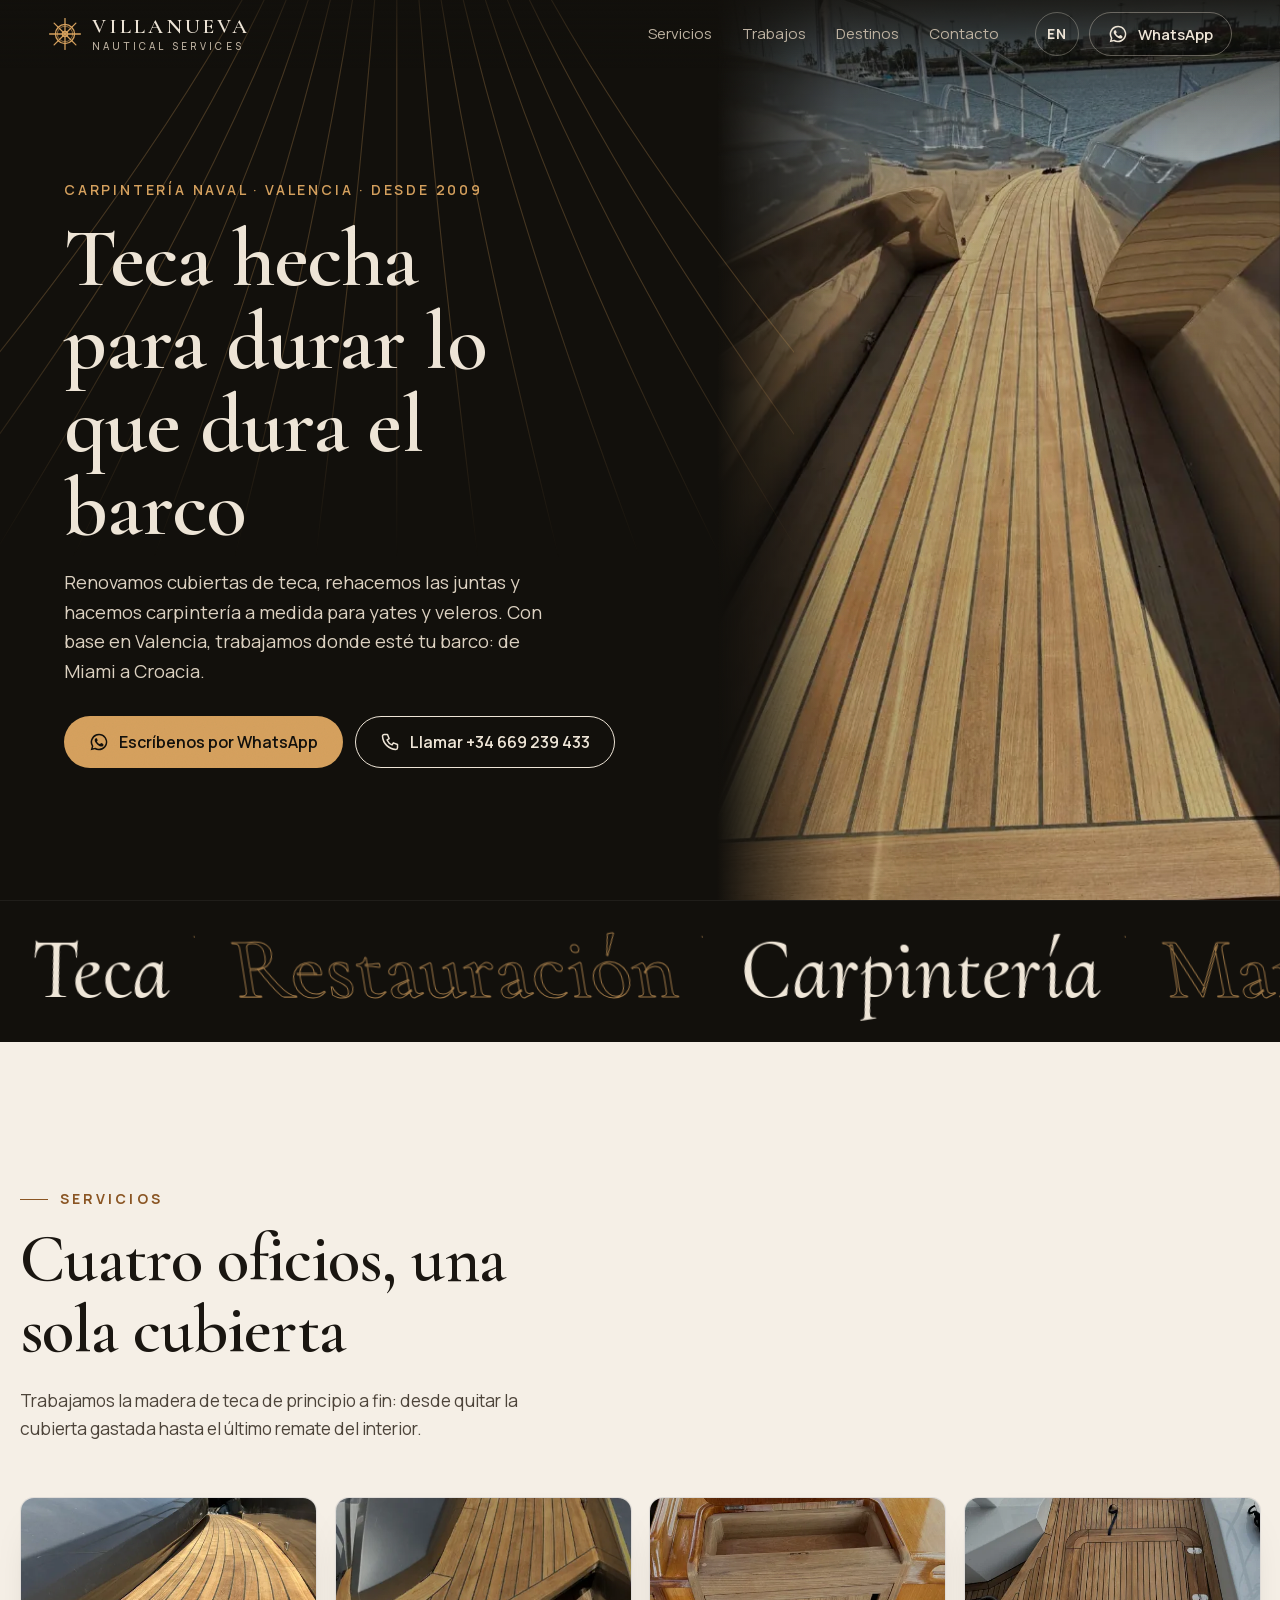
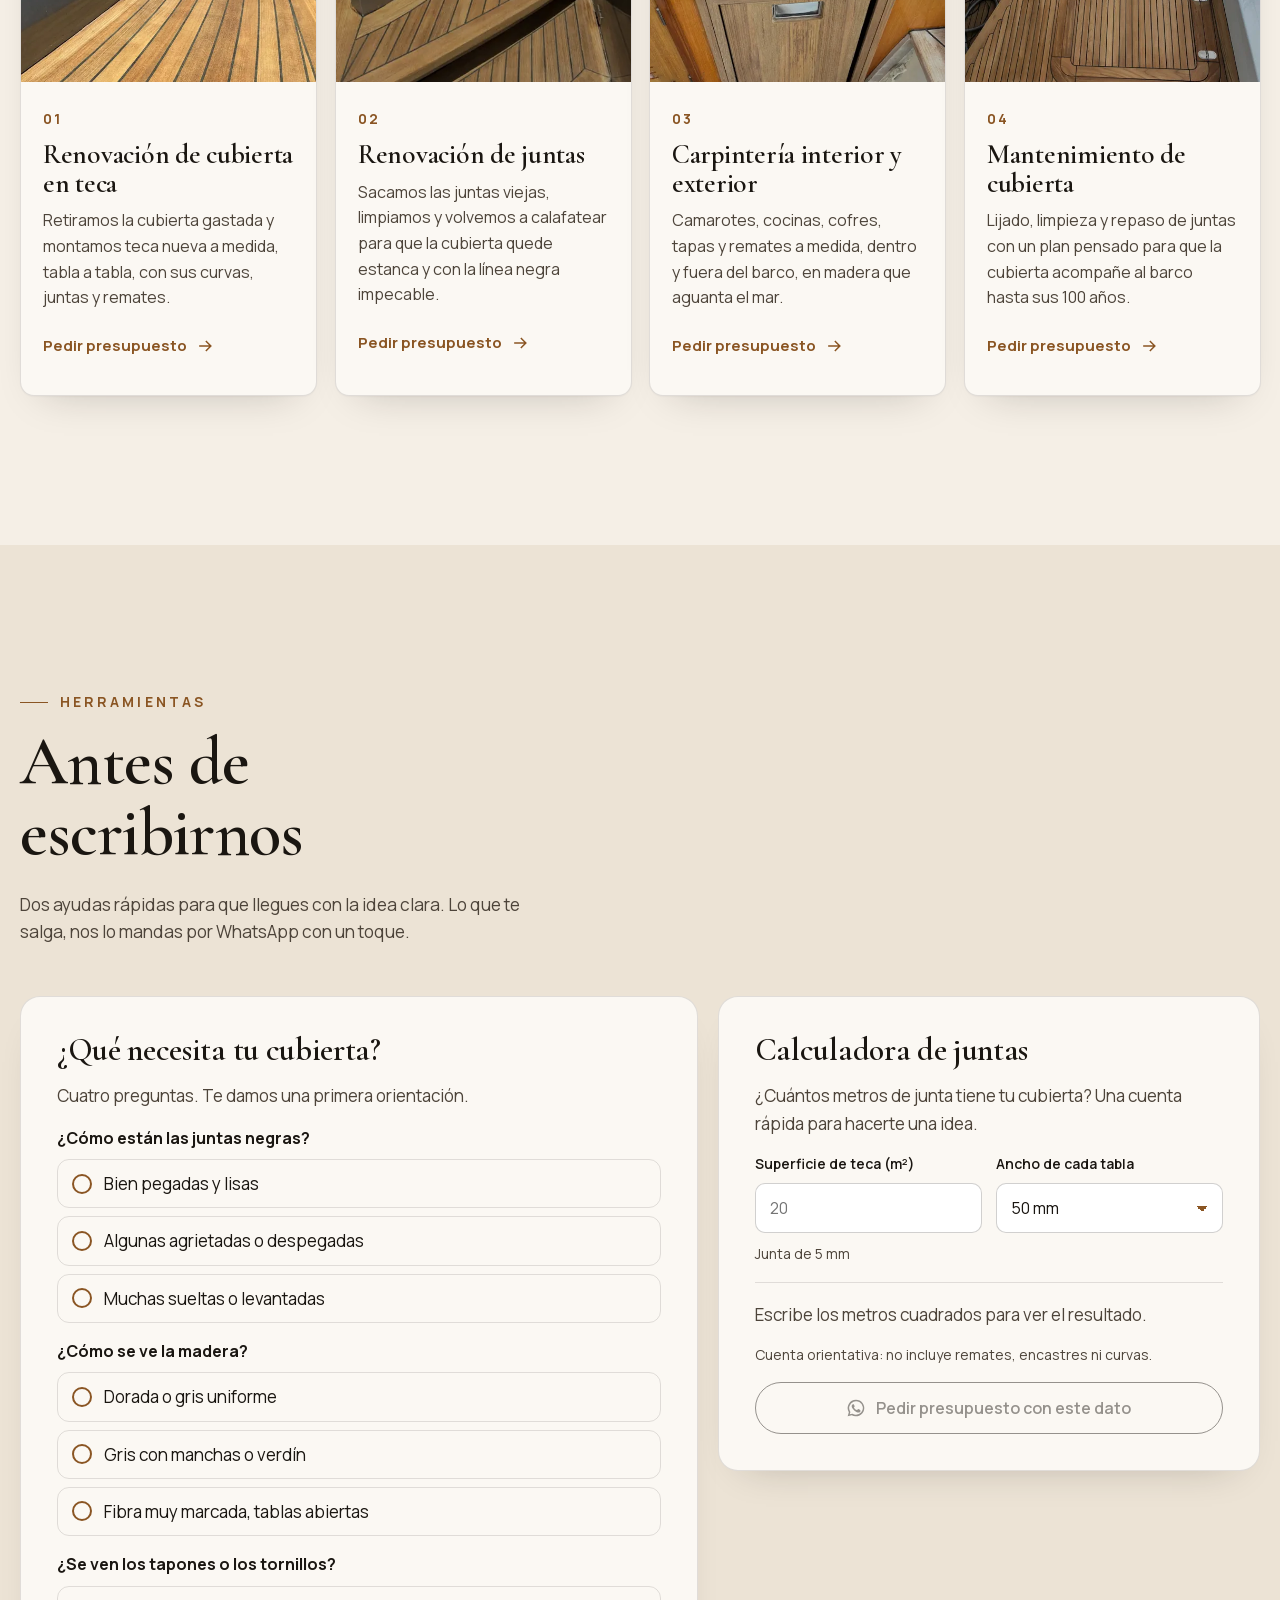
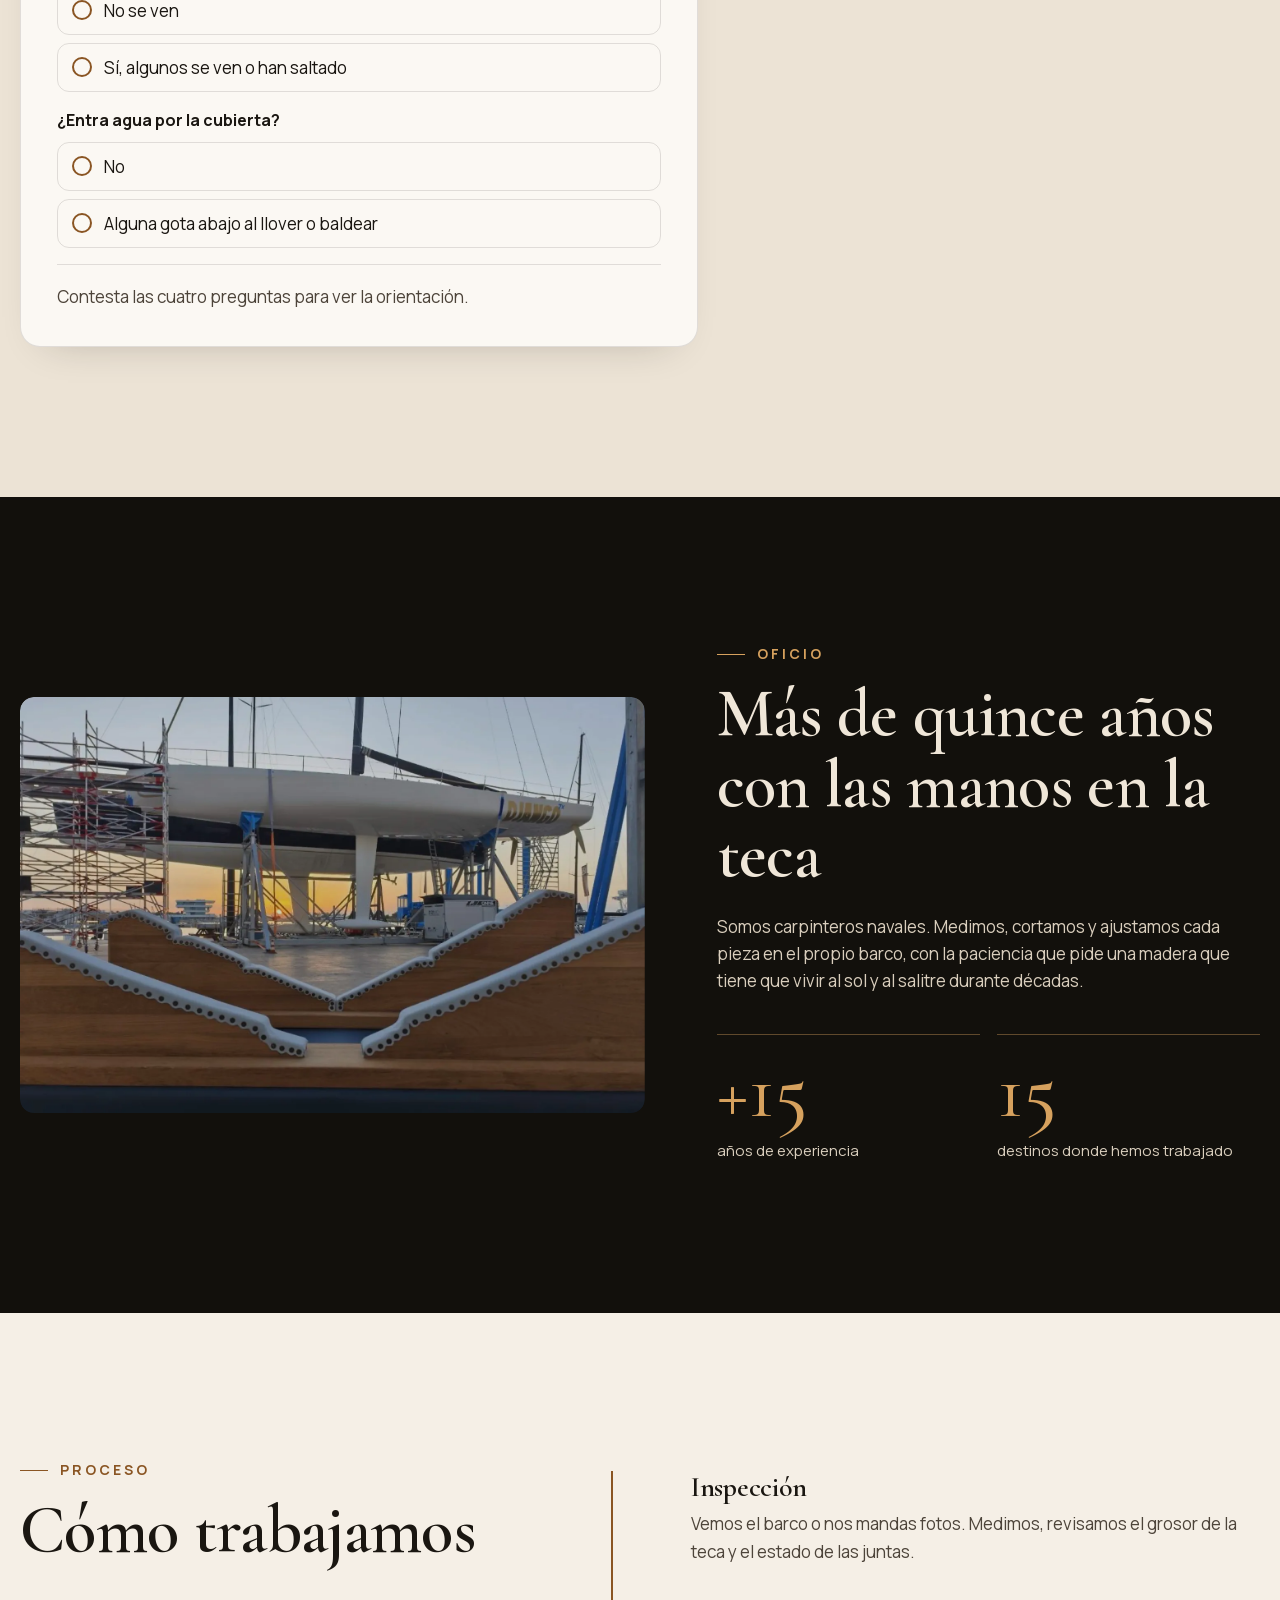
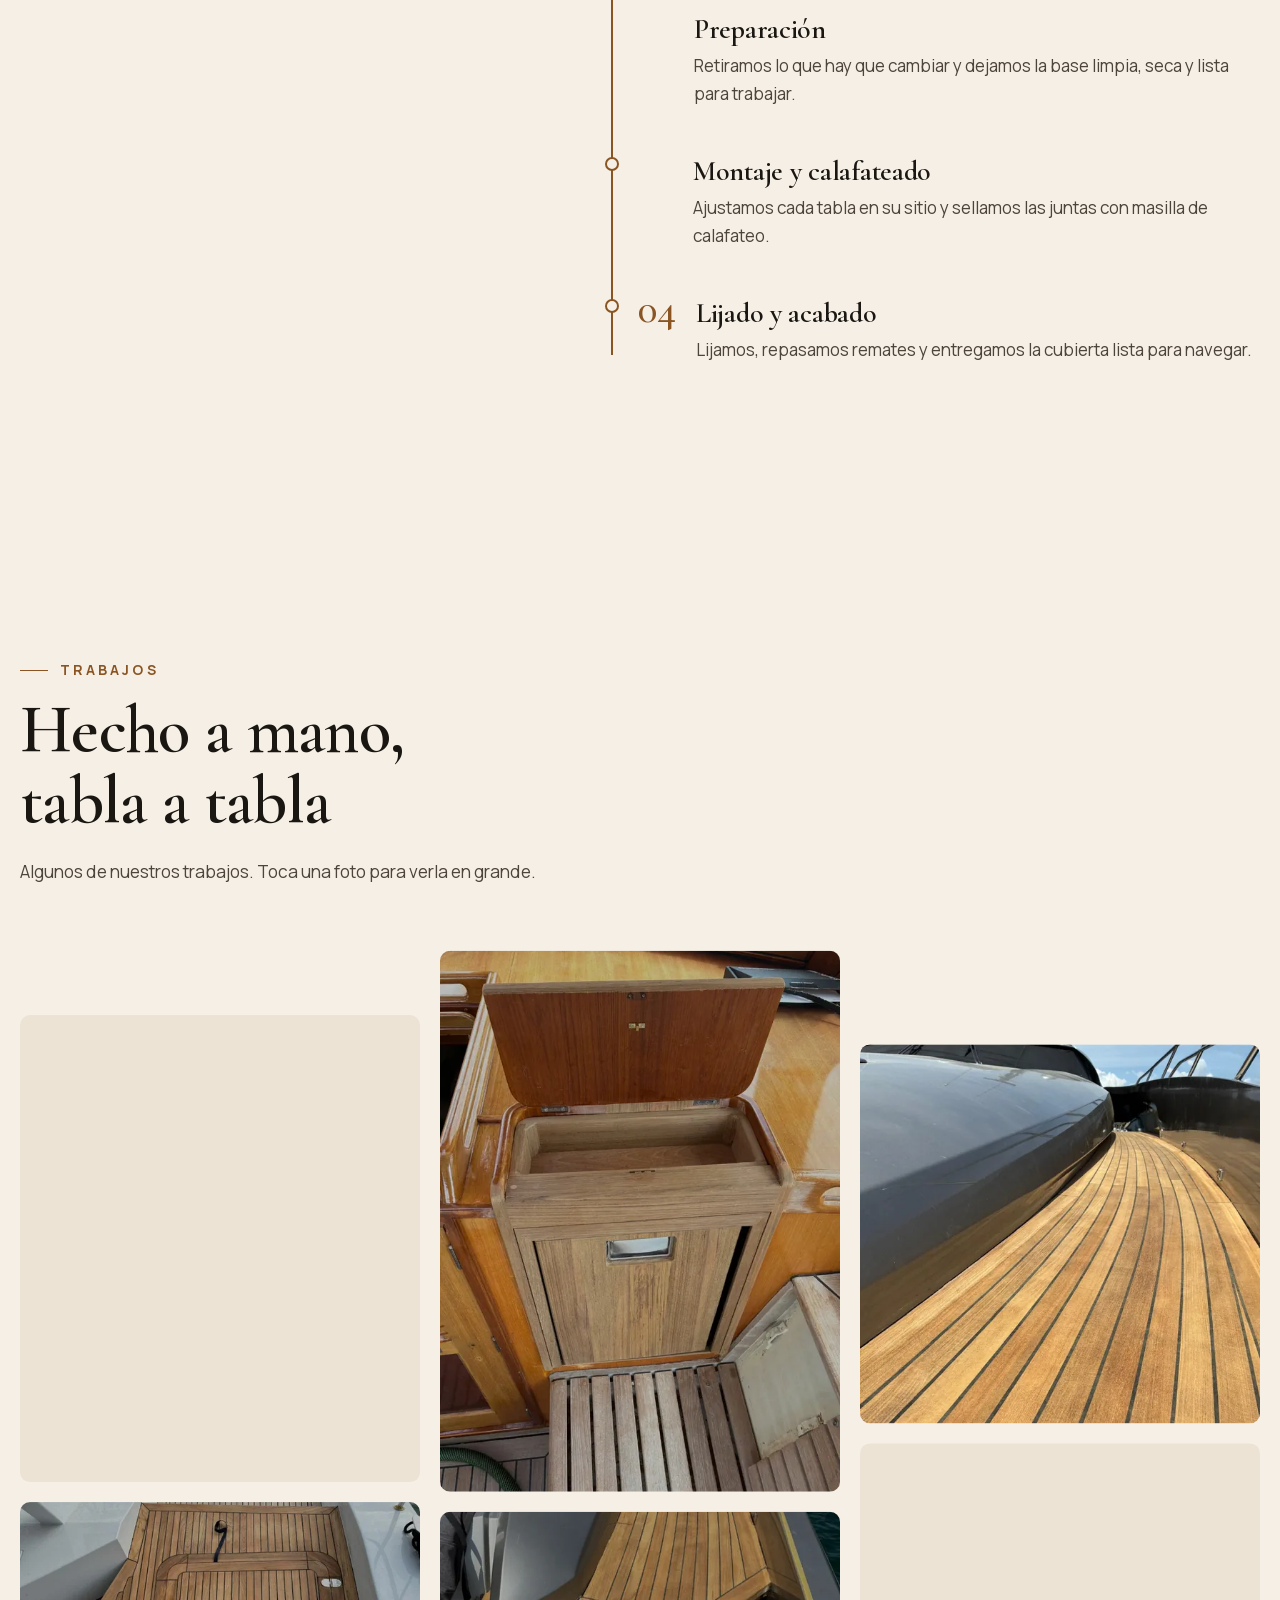
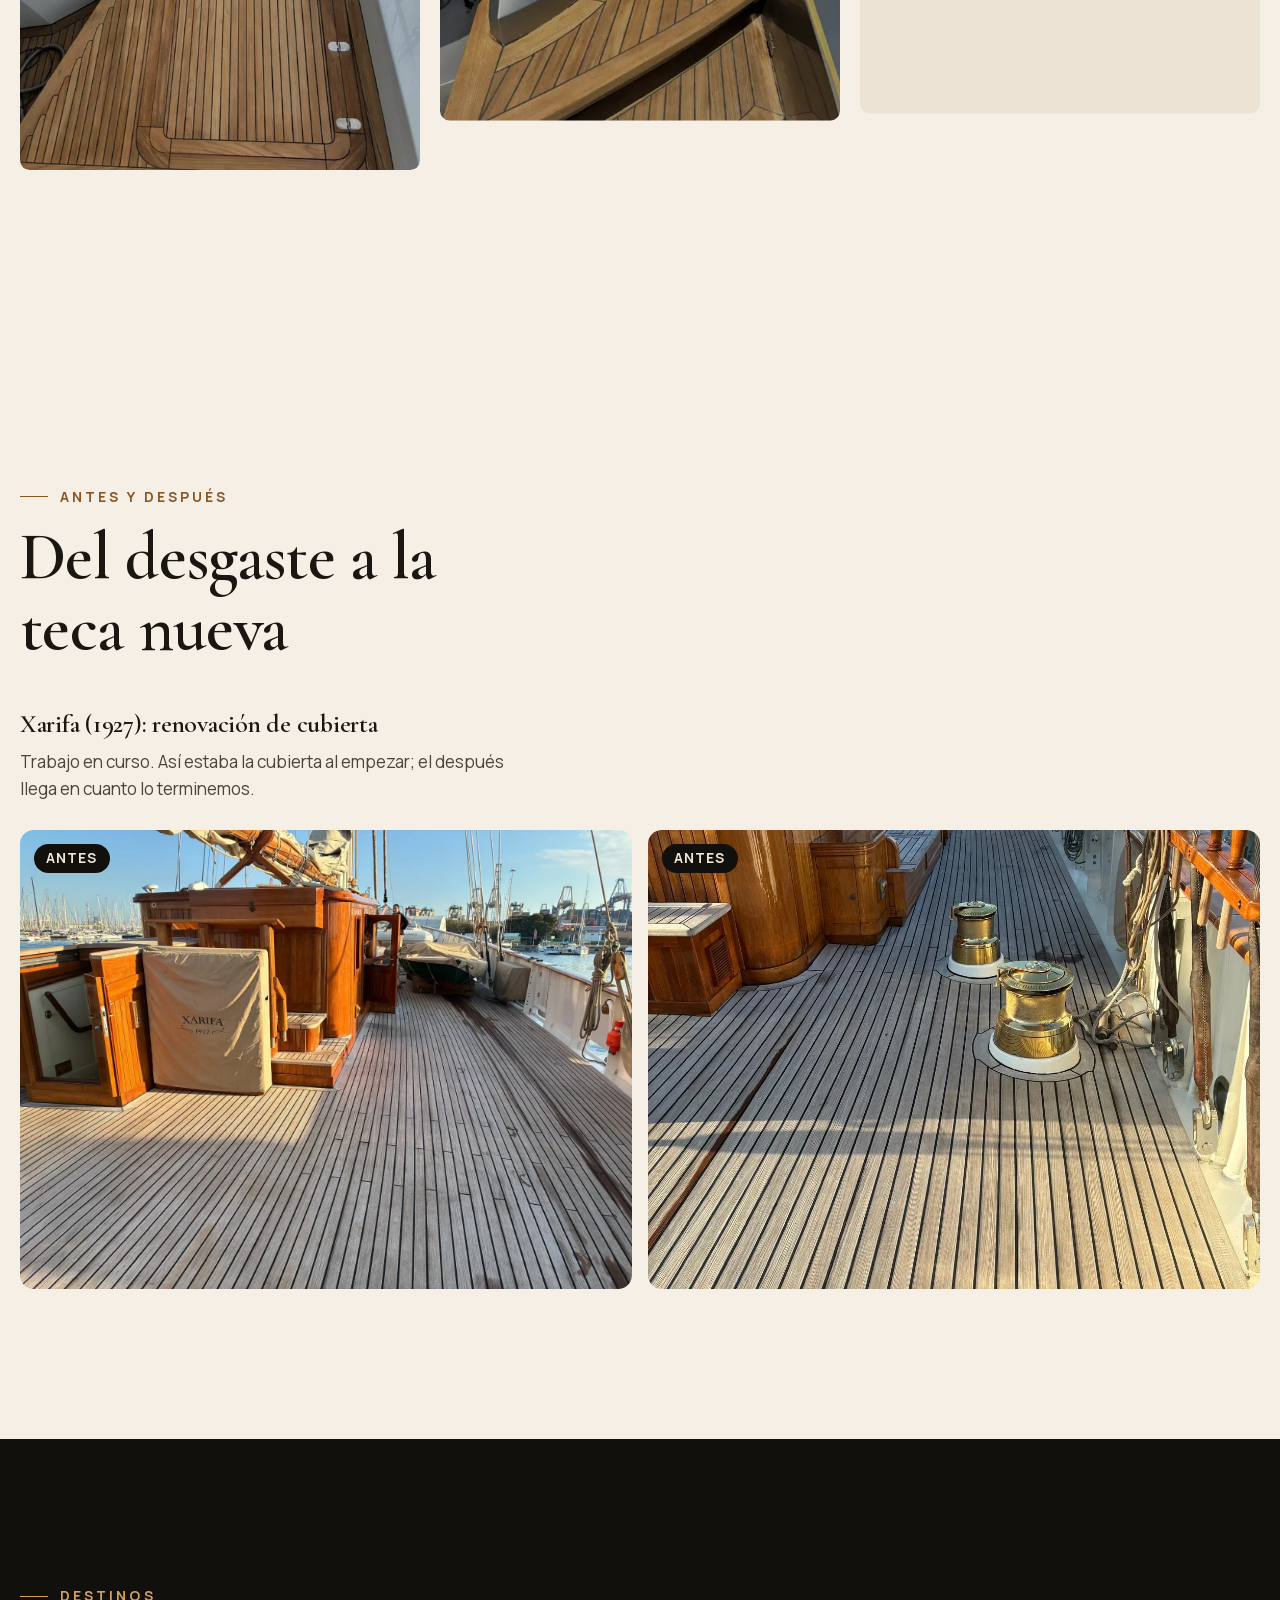
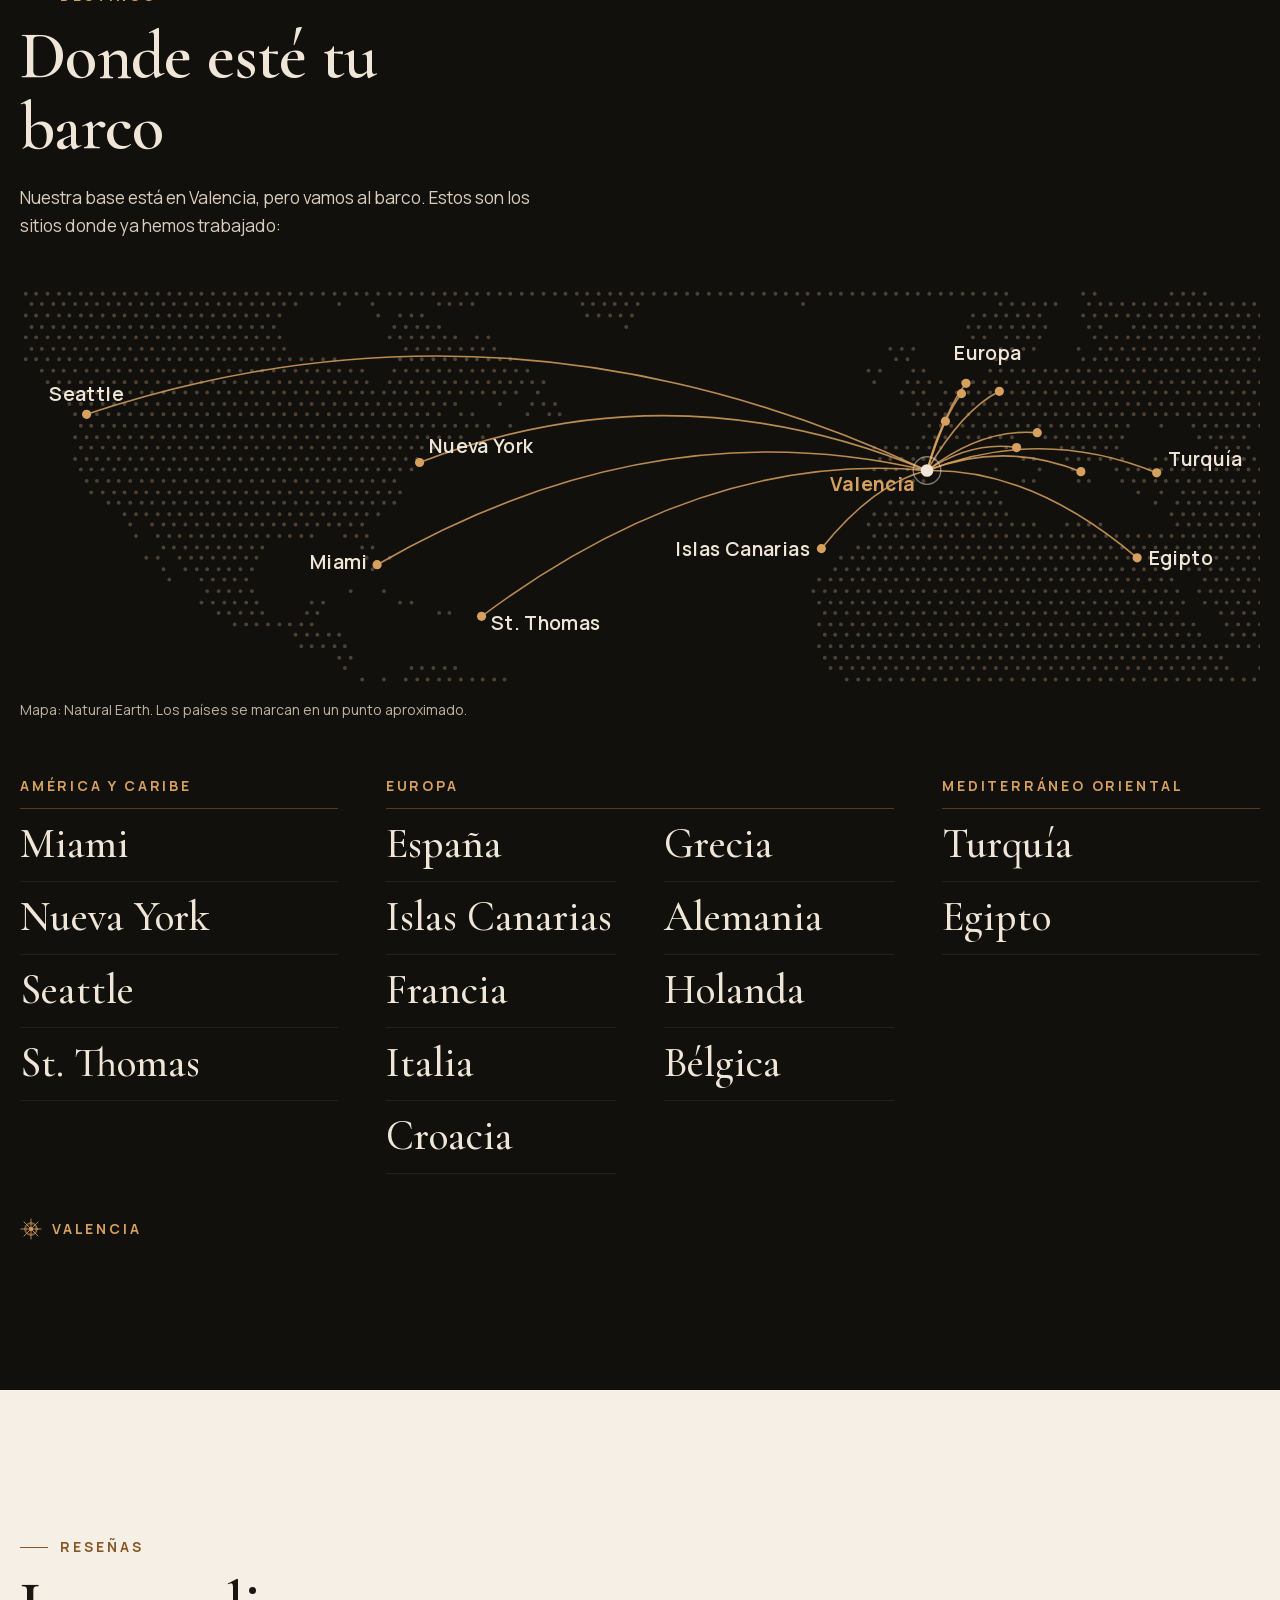
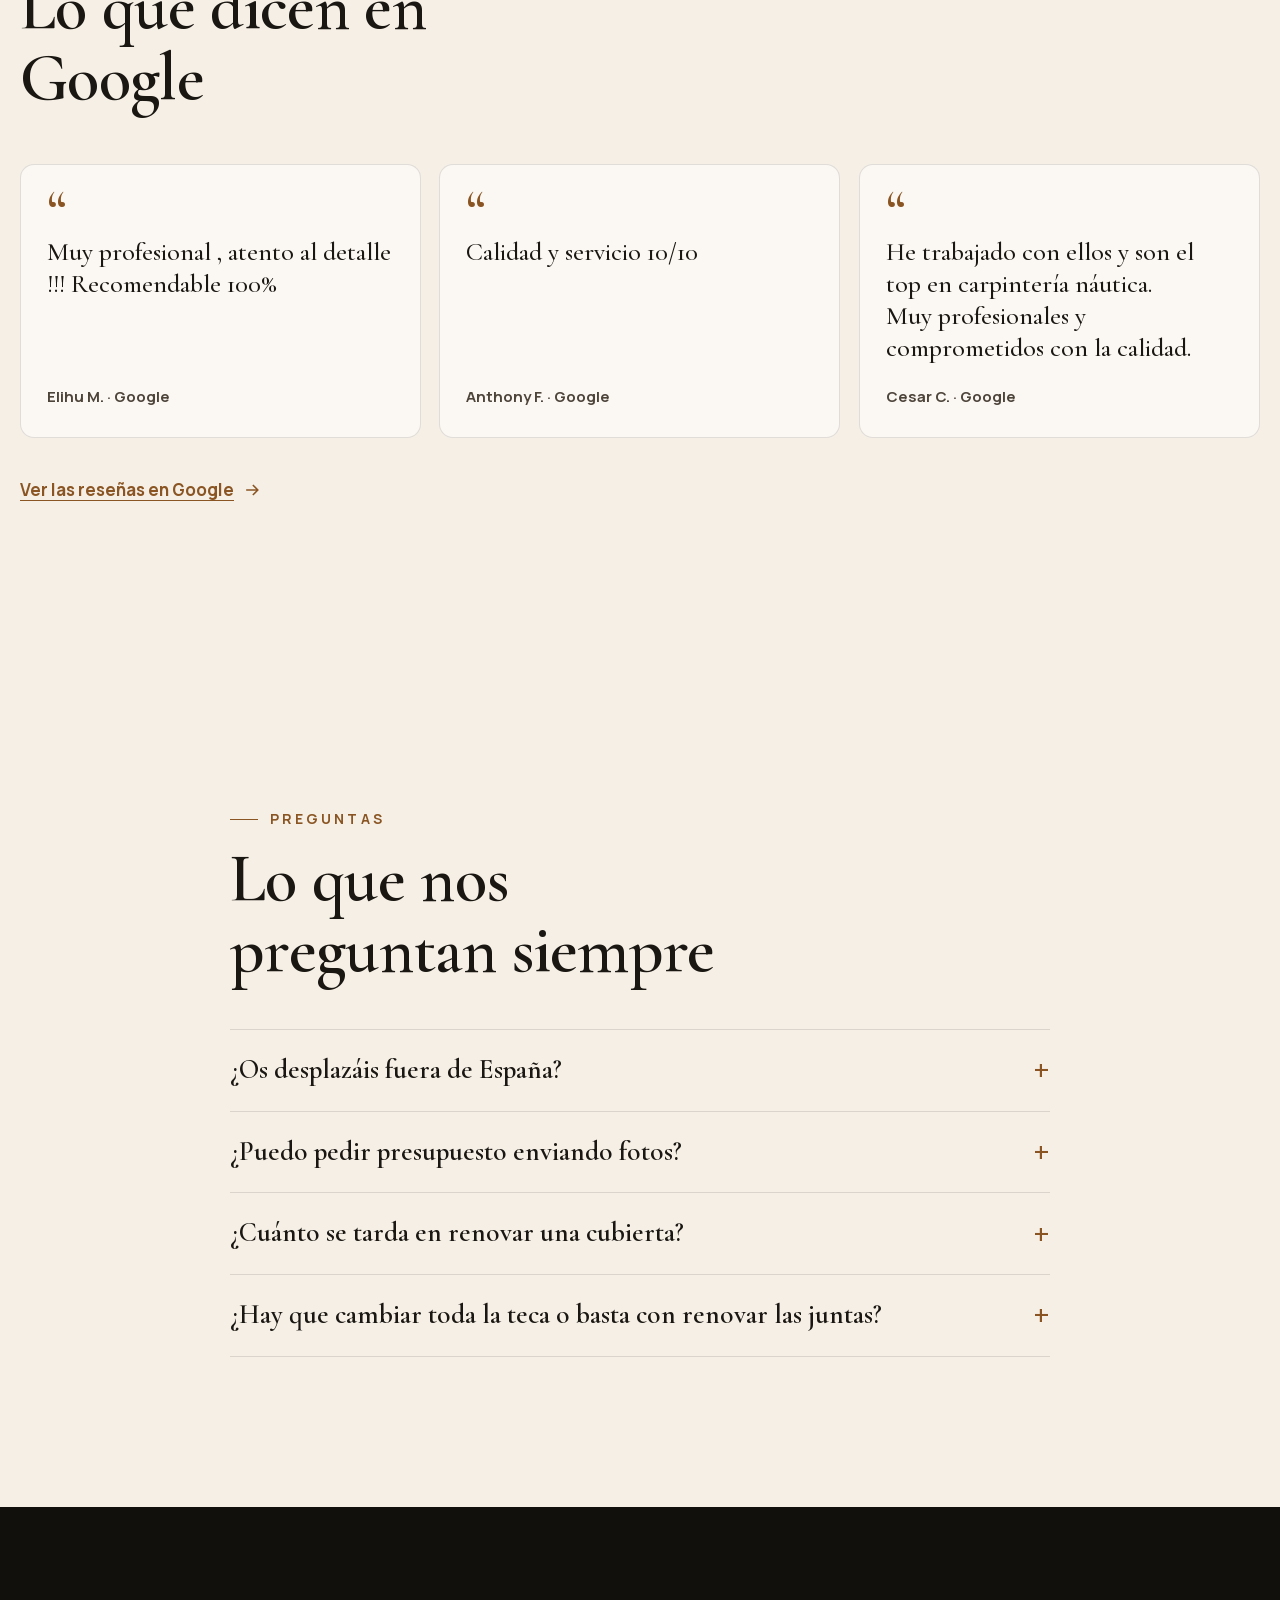
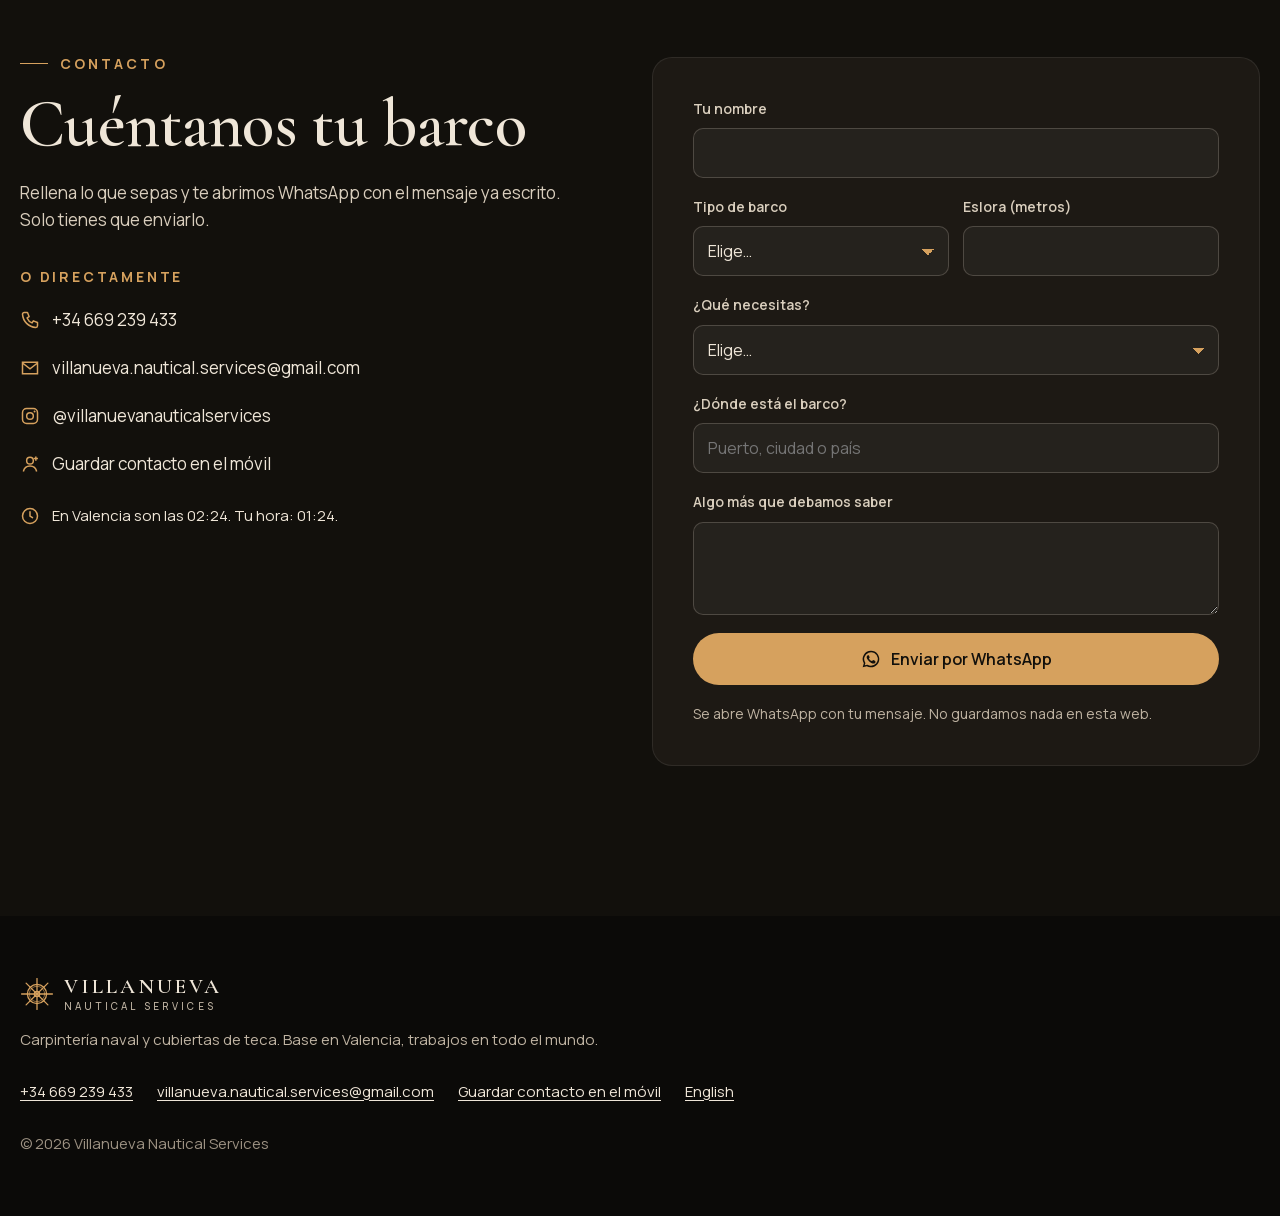
==== commit 2041acc6: "Quita la marca Sikaflex de toda la web (juntas / calafateado) Co-Authored-By: Claude Opus 5.5 <norep" ====
--- a/es/index.html
+++ b/es/index.html
@@ -4,7 +4,7 @@
 <meta charset="utf-8">
 <meta name="viewport" content="width=device-width, initial-scale=1">
 <title>Villanueva Nautical Services · Cubiertas de teca y carpintería naval</title>
-<meta name="description" content="Renovación de cubiertas de teca, cambio de Sikaflex y carpintería naval a medida. Con base en Valencia, trabajamos donde esté tu barco.">
+<meta name="description" content="Renovación de cubiertas de teca, renovación de juntas y carpintería naval a medida. Con base en Valencia, trabajamos donde esté tu barco.">
 <meta name="theme-color" content="#12100c">
 <link rel="canonical" href="https://nuriars2404-ops.github.io/villanueva-nautical/es/">
 <link rel="alternate" hreflang="es" href="https://nuriars2404-ops.github.io/villanueva-nautical/es/">
@@ -13,7 +13,7 @@
 <meta property="og:type" content="website">
 <meta property="og:site_name" content="Villanueva Nautical Services">
 <meta property="og:title" content="Villanueva Nautical Services · Cubiertas de teca y carpintería naval">
-<meta property="og:description" content="Renovación de cubiertas de teca, cambio de Sikaflex y carpintería naval a medida. Con base en Valencia, trabajamos donde esté tu barco.">
+<meta property="og:description" content="Renovación de cubiertas de teca, renovación de juntas y carpintería naval a medida. Con base en Valencia, trabajamos donde esté tu barco.">
 <meta property="og:url" content="https://nuriars2404-ops.github.io/villanueva-nautical/es/">
 <meta property="og:locale" content="es_ES">
 <meta property="og:image" content="https://nuriars2404-ops.github.io/villanueva-nautical/img/compartir.jpg">
@@ -23,11 +23,11 @@
 <meta name="twitter:card" content="summary_large_image">
 <link rel="icon" href="../assets/favicon.svg" type="image/svg+xml">
 <link rel="preload" href="../assets/fonts/Cormorant.woff2" as="font" type="font/woff2" crossorigin>
-<link rel="stylesheet" href="../assets/fonts.css?v=4">
-<link rel="stylesheet" href="../assets/movimiento.css?v=4">
-<link rel="stylesheet" href="../assets/site.css?v=4">
+<link rel="stylesheet" href="../assets/fonts.css?v=5">
+<link rel="stylesheet" href="../assets/movimiento.css?v=5">
+<link rel="stylesheet" href="../assets/site.css?v=5">
 <script>document.documentElement.classList.add('js')</script>
-<script type="application/ld+json">{"@context":"https://schema.org","@type":"LocalBusiness","name":"Villanueva Nautical Services","description":"Renovación de cubiertas de teca, cambio de Sikaflex y carpintería naval a medida. Con base en Valencia, trabajamos donde esté tu barco.","url":"https://nuriars2404-ops.github.io/villanueva-nautical/es/","image":"https://nuriars2404-ops.github.io/villanueva-nautical/img/compartir.jpg","logo":"https://nuriars2404-ops.github.io/villanueva-nautical/img/logo.png","telephone":"+34669239433","email":"villanueva.nautical.services@gmail.com","foundingDate":"2009","address":{"@type":"PostalAddress","addressLocality":"Valencia","addressCountry":"ES"},"areaServed":["Miami","New York","Seattle","St. Thomas","Spain","Canary Islands","France","Italy","Croatia","Greece","Germany","Netherlands","Belgium","Turkey","Egypt"],"sameAs":["https://www.instagram.com/villanuevanauticalservices/"]}</script>
+<script type="application/ld+json">{"@context":"https://schema.org","@type":"LocalBusiness","name":"Villanueva Nautical Services","description":"Renovación de cubiertas de teca, renovación de juntas y carpintería naval a medida. Con base en Valencia, trabajamos donde esté tu barco.","url":"https://nuriars2404-ops.github.io/villanueva-nautical/es/","image":"https://nuriars2404-ops.github.io/villanueva-nautical/img/compartir.jpg","logo":"https://nuriars2404-ops.github.io/villanueva-nautical/img/logo.png","telephone":"+34669239433","email":"villanueva.nautical.services@gmail.com","foundingDate":"2009","address":{"@type":"PostalAddress","addressLocality":"Valencia","addressCountry":"ES"},"areaServed":["Miami","New York","Seattle","St. Thomas","Spain","Canary Islands","France","Italy","Croatia","Greece","Germany","Netherlands","Belgium","Turkey","Egypt"],"sameAs":["https://www.instagram.com/villanuevanauticalservices/"]}</script>
 </head>
 <body>
 <a class="saltar" href="#servicios">Servicios</a>
@@ -47,7 +47,7 @@
   <div class="hero-txt">
     <p class="eyebrow">Carpintería naval · Valencia · Desde 2009</p>
     <h1 class="titulo-hero">Teca hecha para durar lo que dura el barco</h1>
-    <p class="hero-p">Renovamos cubiertas de teca, cambiamos el Sikaflex y hacemos carpintería a medida para yates y veleros. Con base en Valencia, trabajamos donde esté tu barco: de Miami a Croacia.</p>
+    <p class="hero-p">Renovamos cubiertas de teca, rehacemos las juntas y hacemos carpintería a medida para yates y veleros. Con base en Valencia, trabajamos donde esté tu barco: de Miami a Croacia.</p>
     <div class="botones">
       <a class="btn btn-principal" href="https://wa.me/34669239433?text=Hola%2C%20os%20escribo%20desde%20la%20web%20de%20Villanueva%20Nautical%20Services.%20Quer%C3%ADa%20informaci%C3%B3n%20sobre%20" target="_blank" rel="noopener"><svg class="ico" viewBox="0 0 24 24" aria-hidden="true"><path fill="currentColor" d="M12 2a10 10 0 0 0-8.6 15.1L2 22l5-1.3A10 10 0 1 0 12 2Zm0 18.2a8.2 8.2 0 0 1-4.2-1.2l-.3-.2-3 .8.8-2.9-.2-.3A8.2 8.2 0 1 1 12 20.2Zm4.5-6.1c-.2-.1-1.5-.7-1.7-.8-.2-.1-.4-.1-.6.1l-.8 1c-.1.2-.3.2-.5.1a6.7 6.7 0 0 1-3.3-2.9c-.3-.4.2-.4.7-1.4.1-.2 0-.3 0-.5l-.8-1.8c-.2-.5-.4-.4-.6-.4h-.5a1 1 0 0 0-.7.3 3 3 0 0 0-.9 2.2 5.2 5.2 0 0 0 1.1 2.7 11.8 11.8 0 0 0 4.5 4c1.7.7 2.3.8 3.2.6.5-.1 1.5-.6 1.7-1.2.2-.6.2-1.1.2-1.2-.1-.1-.3-.2-.5-.3Z"/></svg><span>Escríbenos por WhatsApp</span></a>
       <a class="btn btn-sec" href="tel:+34669239433"><svg class="ico" viewBox="0 0 24 24" aria-hidden="true"><path fill="none" stroke="currentColor" stroke-width="1.8" stroke-linejoin="round" d="M5 3h4l2 5-2.5 1.5a11 11 0 0 0 6 6L16 13l5 2v4a2 2 0 0 1-2 2A17 17 0 0 1 3 5a2 2 0 0 1 2-2Z"/></svg><span>Llamar +34 669 239 433</span></a>
@@ -70,8 +70,8 @@
       </article>
       <article class="card servicio" style="--k:1">
         <picture><source type="image/webp" srcset="../img/cubierta-angulo-560.webp 560w, ../img/cubierta-angulo-787.webp 787w" sizes="(min-width: 900px) 24vw, (min-width: 600px) 45vw, 100vw"><img src="../img/cubierta-angulo-787.jpg" srcset="../img/cubierta-angulo-560.jpg 560w, ../img/cubierta-angulo-787.jpg 787w" sizes="(min-width: 900px) 24vw, (min-width: 600px) 45vw, 100vw" width="787" height="411" alt="Encuentro en ángulo de dos paños de cubierta de teca" loading="lazy" decoding="async"></picture>
-        <div class="servicio-txt"><span class="num">02</span><h3>Cambio de Sikaflex</h3><p>Sacamos las juntas viejas, limpiamos y volvemos a calafatear para que la cubierta quede estanca y con la línea negra impecable.</p>
-        <a class="servicio-cta" href="https://wa.me/34669239433?text=Hola%2C%20os%20escribo%20desde%20la%20web%20de%20Villanueva%20Nautical%20Services.%20Quer%C3%ADa%20informaci%C3%B3n%20sobre%20cambio%20de%20Sikaflex" target="_blank" rel="noopener">Pedir presupuesto <svg class="ico" viewBox="0 0 24 24" aria-hidden="true"><path fill="none" stroke="currentColor" stroke-width="1.8" d="M5 12h14M13 6l6 6-6 6"/></svg></a></div>
+        <div class="servicio-txt"><span class="num">02</span><h3>Renovación de juntas</h3><p>Sacamos las juntas viejas, limpiamos y volvemos a calafatear para que la cubierta quede estanca y con la línea negra impecable.</p>
+        <a class="servicio-cta" href="https://wa.me/34669239433?text=Hola%2C%20os%20escribo%20desde%20la%20web%20de%20Villanueva%20Nautical%20Services.%20Quer%C3%ADa%20informaci%C3%B3n%20sobre%20renovaci%C3%B3n%20de%20juntas" target="_blank" rel="noopener">Pedir presupuesto <svg class="ico" viewBox="0 0 24 24" aria-hidden="true"><path fill="none" stroke="currentColor" stroke-width="1.8" d="M5 12h14M13 6l6 6-6 6"/></svg></a></div>
       </article>
       <article class="card servicio" style="--k:2">
         <picture><source type="image/webp" srcset="../img/cofre-interior-560.webp 560w, ../img/cofre-interior-737.webp 737w" sizes="(min-width: 900px) 24vw, (min-width: 600px) 45vw, 100vw"><img src="../img/cofre-interior-737.jpg" srcset="../img/cofre-interior-560.jpg 560w, ../img/cofre-interior-737.jpg 737w" sizes="(min-width: 900px) 24vw, (min-width: 600px) 45vw, 100vw" width="737" height="998" alt="Cofre interior de teca con tapa abierta y puerta de rejilla" loading="lazy" decoding="async"></picture>
@@ -87,13 +87,13 @@
   </div>
 </section>
 
-<section id="herramientas" class="seccion herramientas" data-wa="34669239433" data-msgs='{&quot;diag_msg&quot;: &quot;Hola, he hecho el test de la web sobre mi cubierta:&quot;, &quot;diag_orient&quot;: &quot;Orientación&quot;, &quot;calc_msg&quot;: &quot;Hola, tengo unos {m2} m² de cubierta con tablas de {w} mm (unos {ml} m de junta según la calculadora de la web). Quería presupuesto para cambiar el Sikaflex.&quot;}'>
+<section id="herramientas" class="seccion herramientas" data-wa="34669239433" data-msgs='{&quot;diag_msg&quot;: &quot;Hola, he hecho el test de la web sobre mi cubierta:&quot;, &quot;diag_orient&quot;: &quot;Orientación&quot;, &quot;calc_msg&quot;: &quot;Hola, tengo unos {m2} m² de cubierta con tablas de {w} mm (unos {ml} m de junta según la calculadora de la web). Quería presupuesto para renovar las juntas.&quot;}'>
   <div class="envoltura">
     <p class="kicker">Herramientas</p>
     <h2>Antes de escribirnos</h2>
     <p class="intro">Dos ayudas rápidas para que llegues con la idea clara. Lo que te salga, nos lo mandas por WhatsApp con un toque.</p>
     <div class="herr-grid">
-      <form class="panel diag" data-res='{&quot;mant&quot;: [&quot;Mantenimiento&quot;, &quot;La cubierta parece estar en buen estado. Una limpieza y un repaso de juntas a tiempo alargan mucho la vida de la teca.&quot;], &quot;sika&quot;: [&quot;Cambio de Sikaflex&quot;, &quot;Lo primero es revisar las juntas. Si la madera conserva grosor, renovar el Sikaflex y lijar suele devolverle la vida a la cubierta.&quot;], &quot;reno&quot;: [&quot;Revisar el grosor de la teca&quot;, &quot;Lo que describes puede indicar que queda poca madera. Hay que medir el grosor para saber si compensa renovar la cubierta o basta con las juntas.&quot;]}' novalidate>
+      <form class="panel diag" data-res='{&quot;mant&quot;: [&quot;Mantenimiento&quot;, &quot;La cubierta parece estar en buen estado. Una limpieza y un repaso de juntas a tiempo alargan mucho la vida de la teca.&quot;], &quot;juntas&quot;: [&quot;Renovación de juntas&quot;, &quot;Lo primero es revisar las juntas. Si la madera conserva grosor, rehacerlas y lijar suele devolverle la vida a la cubierta.&quot;], &quot;reno&quot;: [&quot;Revisar el grosor de la teca&quot;, &quot;Lo que describes puede indicar que queda poca madera. Hay que medir el grosor para saber si compensa renovar la cubierta o basta con las juntas.&quot;]}' novalidate>
         <h3>¿Qué necesita tu cubierta?</h3>
         <p class="panel-p">Cuatro preguntas. Te damos una primera orientación.</p>
         <fieldset class="preg"><legend>¿Cómo están las juntas negras?</legend><label class="opc"><input type="radio" name="d-juntas" value="0" data-txt="Bien pegadas y lisas"><span>Bien pegadas y lisas</span></label><label class="opc"><input type="radio" name="d-juntas" value="1" data-txt="Algunas agrietadas o despegadas"><span>Algunas agrietadas o despegadas</span></label><label class="opc"><input type="radio" name="d-juntas" value="2" data-txt="Muchas sueltas o levantadas"><span>Muchas sueltas o levantadas</span></label></fieldset><fieldset class="preg"><legend>¿Cómo se ve la madera?</legend><label class="opc"><input type="radio" name="d-madera" value="0" data-txt="Dorada o gris uniforme"><span>Dorada o gris uniforme</span></label><label class="opc"><input type="radio" name="d-madera" value="1" data-txt="Gris con manchas o verdín"><span>Gris con manchas o verdín</span></label><label class="opc"><input type="radio" name="d-madera" value="2" data-txt="Fibra muy marcada, tablas abiertas"><span>Fibra muy marcada, tablas abiertas</span></label></fieldset><fieldset class="preg"><legend>¿Se ven los tapones o los tornillos?</legend><label class="opc"><input type="radio" name="d-tapones" value="0" data-txt="No se ven"><span>No se ven</span></label><label class="opc"><input type="radio" name="d-tapones" value="2" data-txt="Sí, algunos se ven o han saltado"><span>Sí, algunos se ven o han saltado</span></label></fieldset><fieldset class="preg"><legend>¿Entra agua por la cubierta?</legend><label class="opc"><input type="radio" name="d-agua" value="0" data-txt="No"><span>No</span></label><label class="opc"><input type="radio" name="d-agua" value="2" data-txt="Alguna gota abajo al llover o baldear"><span>Alguna gota abajo al llover o baldear</span></label></fieldset>
@@ -143,7 +143,7 @@
       <p class="kicker">Proceso</p>
       <h2>Cómo trabajamos</h2>
     </div>
-    <ol class="pasos"><span class="linea" data-prog aria-hidden="true"></span><li class="step"><span class="paso-n">01</span><div><h3>Inspección</h3><p>Vemos el barco o nos mandas fotos. Medimos, revisamos el grosor de la teca y el estado de las juntas.</p></div></li><li class="step"><span class="paso-n">02</span><div><h3>Preparación</h3><p>Retiramos lo que hay que cambiar y dejamos la base limpia, seca y lista para trabajar.</p></div></li><li class="step"><span class="paso-n">03</span><div><h3>Montaje y calafateado</h3><p>Ajustamos cada tabla en su sitio y sellamos las juntas con Sikaflex.</p></div></li><li class="step"><span class="paso-n">04</span><div><h3>Lijado y acabado</h3><p>Lijamos, repasamos remates y entregamos la cubierta lista para navegar.</p></div></li></ol>
+    <ol class="pasos"><span class="linea" data-prog aria-hidden="true"></span><li class="step"><span class="paso-n">01</span><div><h3>Inspección</h3><p>Vemos el barco o nos mandas fotos. Medimos, revisamos el grosor de la teca y el estado de las juntas.</p></div></li><li class="step"><span class="paso-n">02</span><div><h3>Preparación</h3><p>Retiramos lo que hay que cambiar y dejamos la base limpia, seca y lista para trabajar.</p></div></li><li class="step"><span class="paso-n">03</span><div><h3>Montaje y calafateado</h3><p>Ajustamos cada tabla en su sitio y sellamos las juntas con masilla de calafateo.</p></div></li><li class="step"><span class="paso-n">04</span><div><h3>Lijado y acabado</h3><p>Lijamos, repasamos remates y entregamos la cubierta lista para navegar.</p></div></li></ol>
   </div>
 </section>
 
@@ -195,7 +195,7 @@
   <div class="envoltura estrecha">
     <p class="kicker">Preguntas</p>
     <h2>Lo que nos preguntan siempre</h2>
-    <div class="faq"><details><summary>¿Os desplazáis fuera de España?</summary><p>Sí. Hemos trabajado en Miami, Nueva York, Seattle y St. Thomas, y en Francia, Italia, Croacia, Grecia, Alemania, Holanda, Bélgica, Turquía y Egipto. Dinos dónde está el barco y lo organizamos.</p></details><details><summary>¿Puedo pedir presupuesto enviando fotos?</summary><p>Sí. Mándanos por WhatsApp fotos de la cubierta o de la zona que quieres arreglar, la eslora y el puerto, y te damos una primera valoración. El presupuesto definitivo se cierra al ver el barco.</p></details><details><summary>¿Cuánto se tarda en renovar una cubierta?</summary><p>Depende de los metros de teca, de su estado y de si se cambia todo o solo las juntas. Te damos el plazo concreto junto con el presupuesto.</p></details><details><summary>¿Hay que cambiar toda la teca o basta con el Sikaflex?</summary><p>Si la madera conserva grosor suficiente, muchas veces basta con renovar las juntas y lijar. Lo comprobamos en la inspección y te decimos qué compensa.</p></details></div>
+    <div class="faq"><details><summary>¿Os desplazáis fuera de España?</summary><p>Sí. Hemos trabajado en Miami, Nueva York, Seattle y St. Thomas, y en Francia, Italia, Croacia, Grecia, Alemania, Holanda, Bélgica, Turquía y Egipto. Dinos dónde está el barco y lo organizamos.</p></details><details><summary>¿Puedo pedir presupuesto enviando fotos?</summary><p>Sí. Mándanos por WhatsApp fotos de la cubierta o de la zona que quieres arreglar, la eslora y el puerto, y te damos una primera valoración. El presupuesto definitivo se cierra al ver el barco.</p></details><details><summary>¿Cuánto se tarda en renovar una cubierta?</summary><p>Depende de los metros de teca, de su estado y de si se cambia todo o solo las juntas. Te damos el plazo concreto junto con el presupuesto.</p></details><details><summary>¿Hay que cambiar toda la teca o basta con renovar las juntas?</summary><p>Si la madera conserva grosor suficiente, muchas veces basta con renovar las juntas y lijar. Lo comprobamos en la inspección y te decimos qué compensa.</p></details></div>
   </div>
 </section>
 
@@ -220,7 +220,7 @@
         <div class="campo"><label for="f-barco">Tipo de barco</label><select id="f-barco"><option value="">Elige…</option><option>Velero</option><option>Yate a motor</option><option>Barco clásico</option><option>Otro</option></select></div>
         <div class="campo"><label for="f-eslora">Eslora (metros)</label><input id="f-eslora" type="number" inputmode="decimal" min="3" max="120" step="0.1"></div>
       </div>
-      <div class="campo"><label for="f-trabajo">¿Qué necesitas?</label><select id="f-trabajo"><option value="">Elige…</option><option>Renovación de cubierta en teca</option><option>Cambio de Sikaflex</option><option>Carpintería interior o exterior</option><option>Mantenimiento de cubierta</option><option>Otra cosa</option></select></div>
+      <div class="campo"><label for="f-trabajo">¿Qué necesitas?</label><select id="f-trabajo"><option value="">Elige…</option><option>Renovación de cubierta en teca</option><option>Renovación de juntas</option><option>Carpintería interior o exterior</option><option>Mantenimiento de cubierta</option><option>Otra cosa</option></select></div>
       <div class="campo"><label for="f-donde">¿Dónde está el barco?</label><input id="f-donde" placeholder="Puerto, ciudad o país"></div>
       <div class="campo"><label for="f-detalles">Algo más que debamos saber</label><textarea id="f-detalles" name="text" rows="3"></textarea></div>
       <noscript><p class="nota">Escribe tu mensaje y pulsa enviar: se abrirá WhatsApp.</p></noscript>
@@ -247,7 +247,7 @@
 
 <dialog class="visor" id="visor"><button type="button" class="visor-cerrar" aria-label="Cerrar">×</button></dialog>
 
-<script src="../assets/movimiento.js?v=4"></script>
-<script src="../assets/site.js?v=4"></script>
+<script src="../assets/movimiento.js?v=5"></script>
+<script src="../assets/site.js?v=5"></script>
 </body>
 </html>
